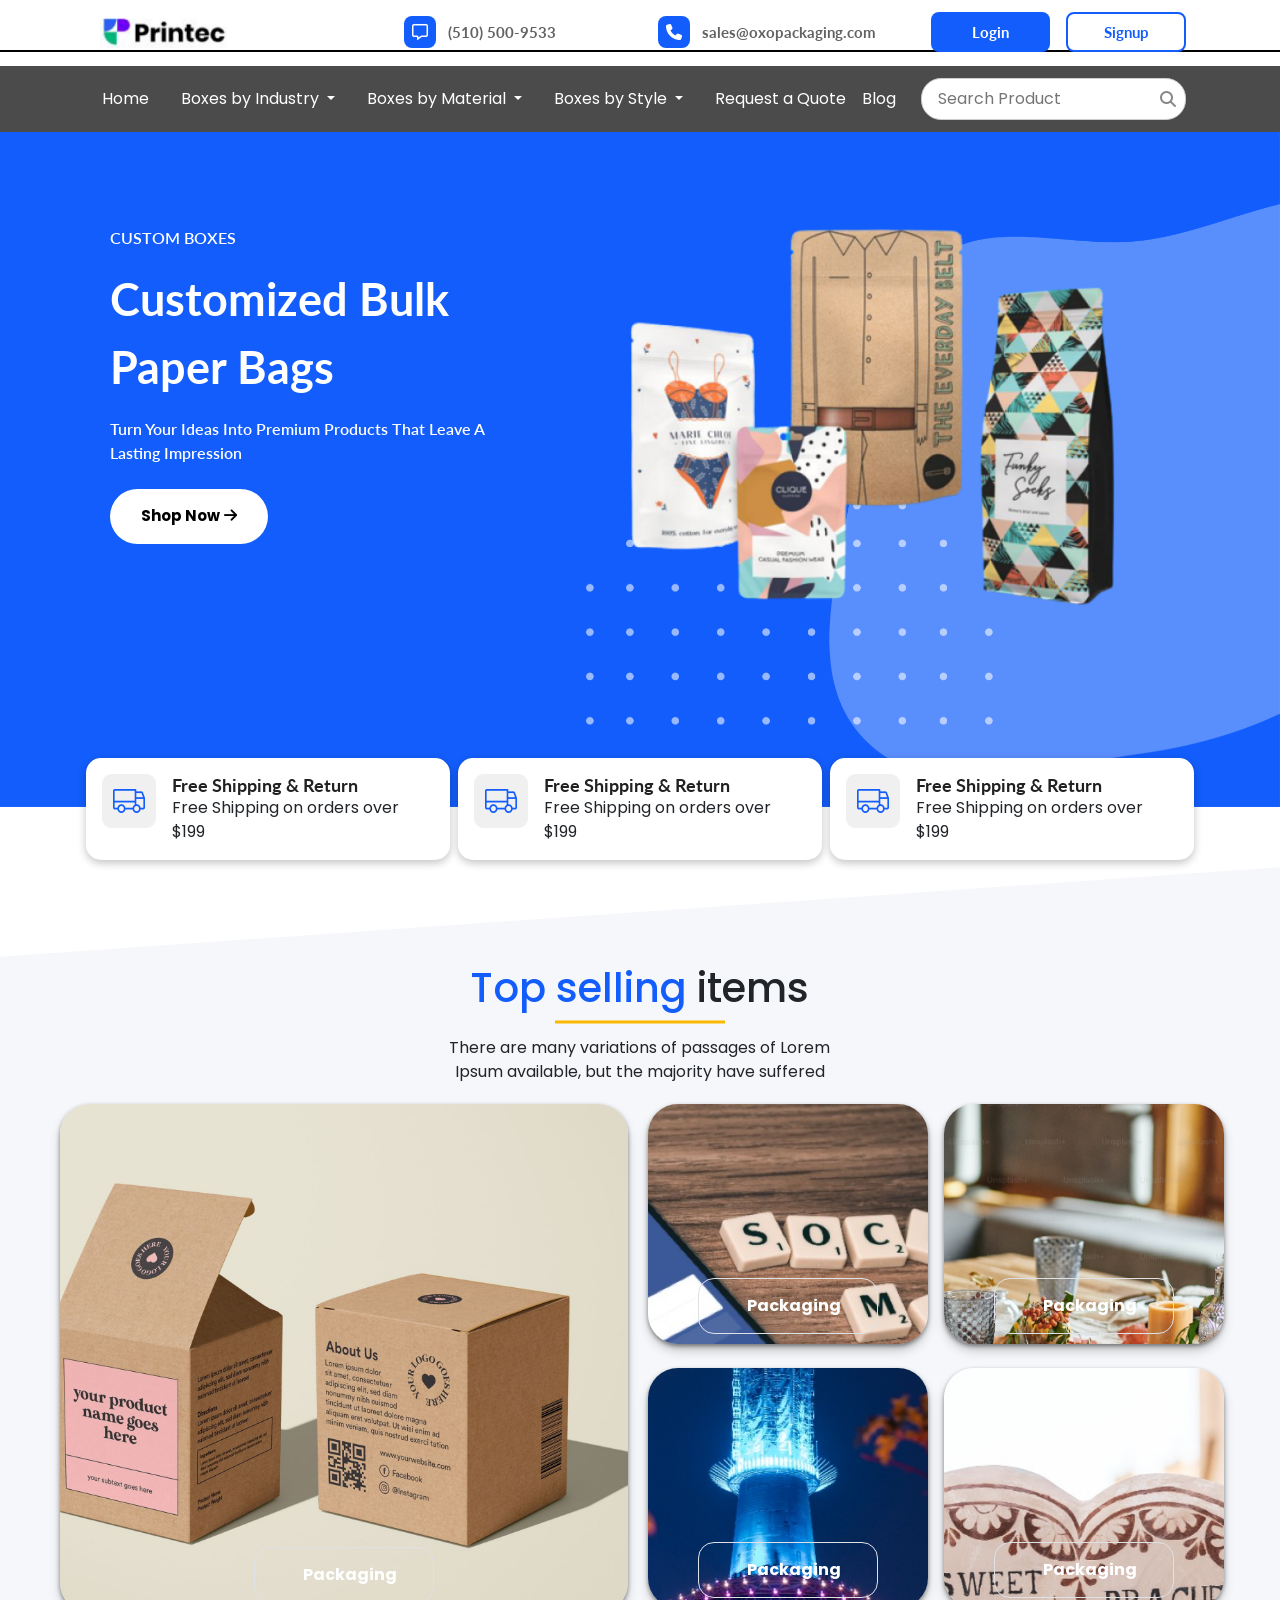
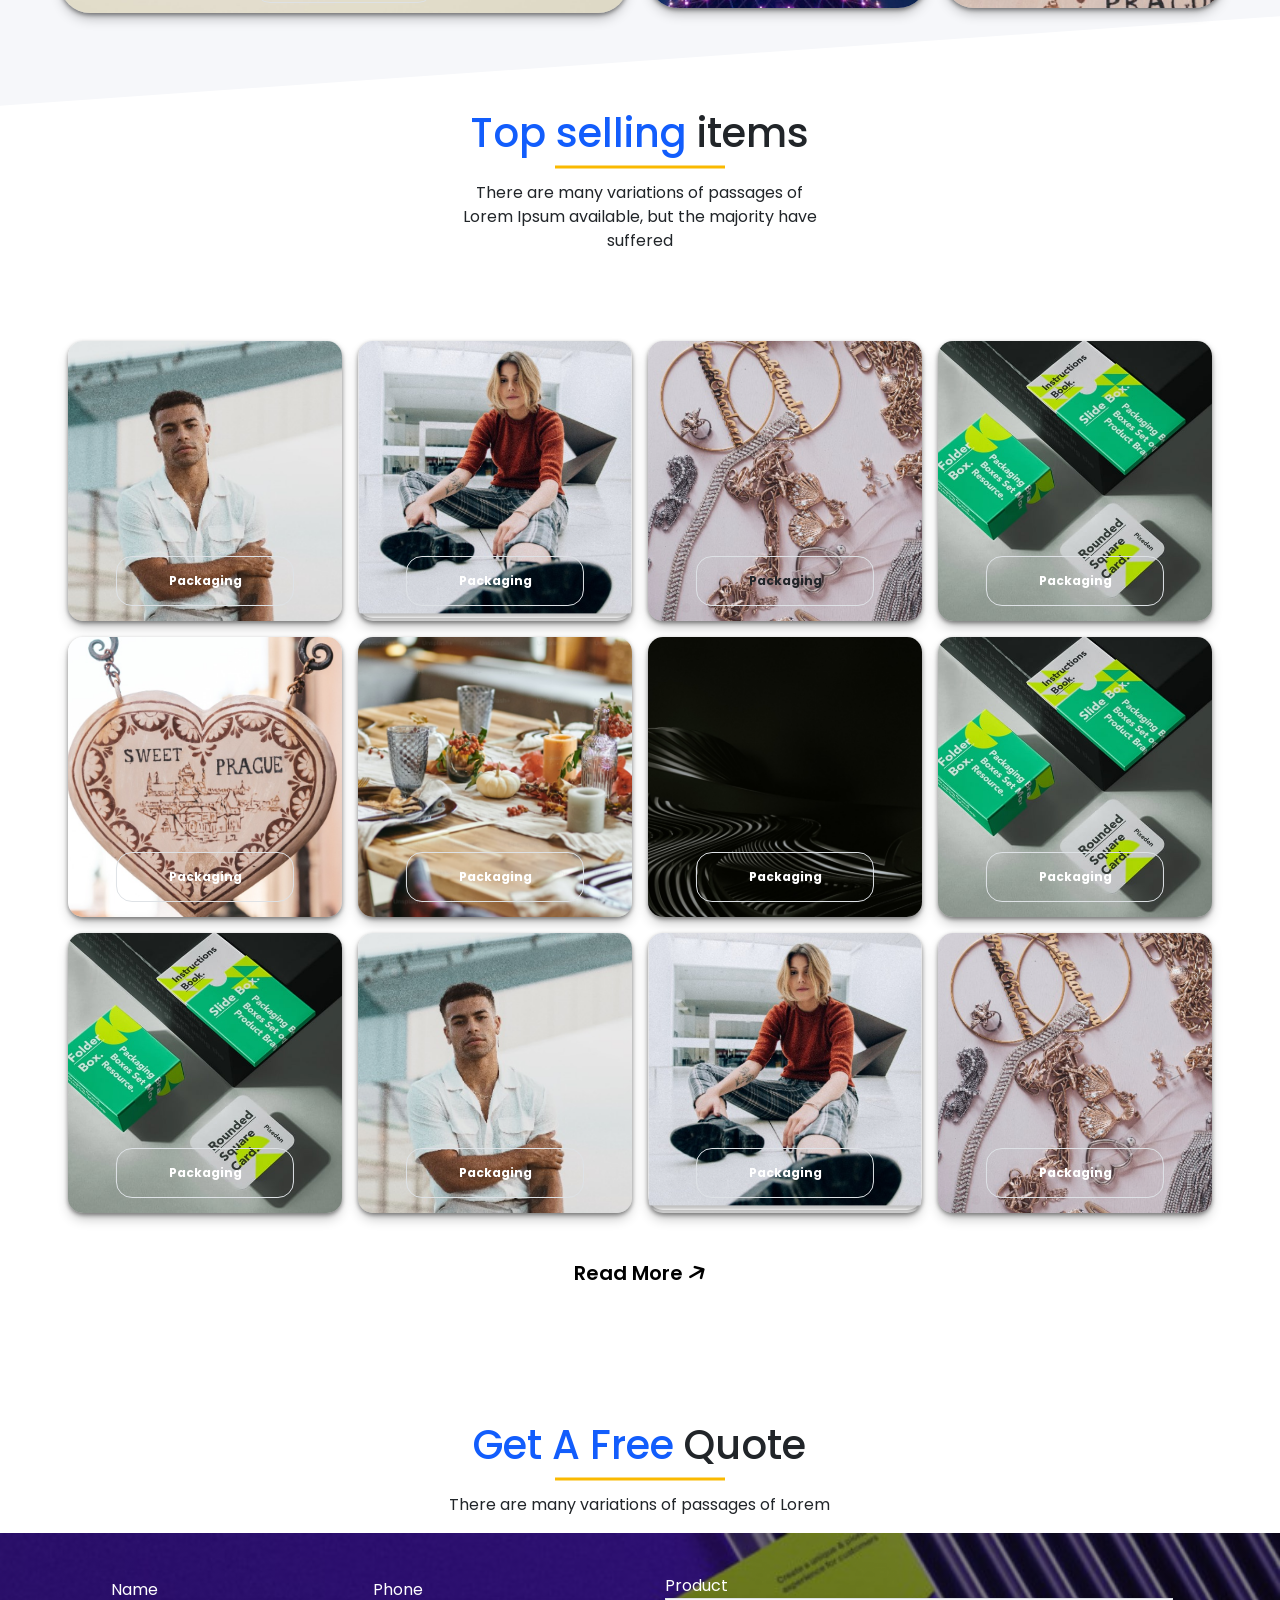
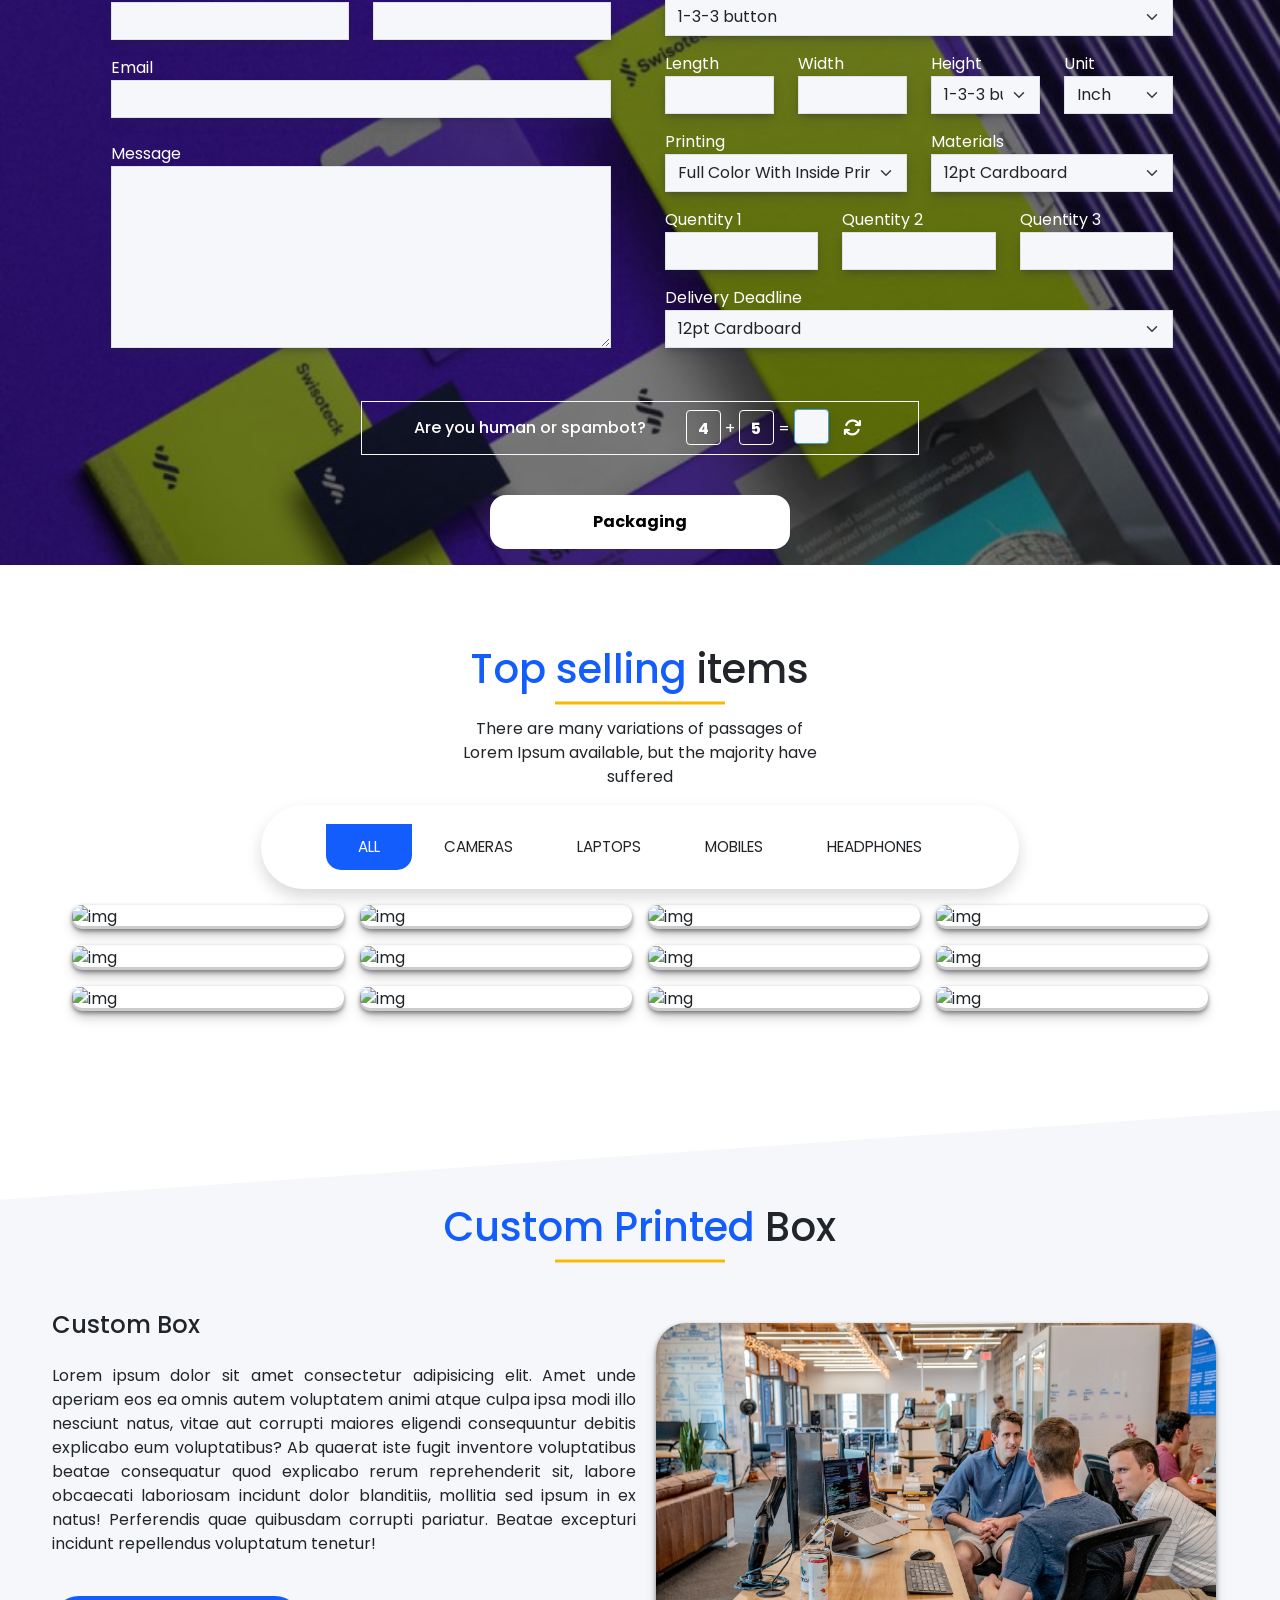
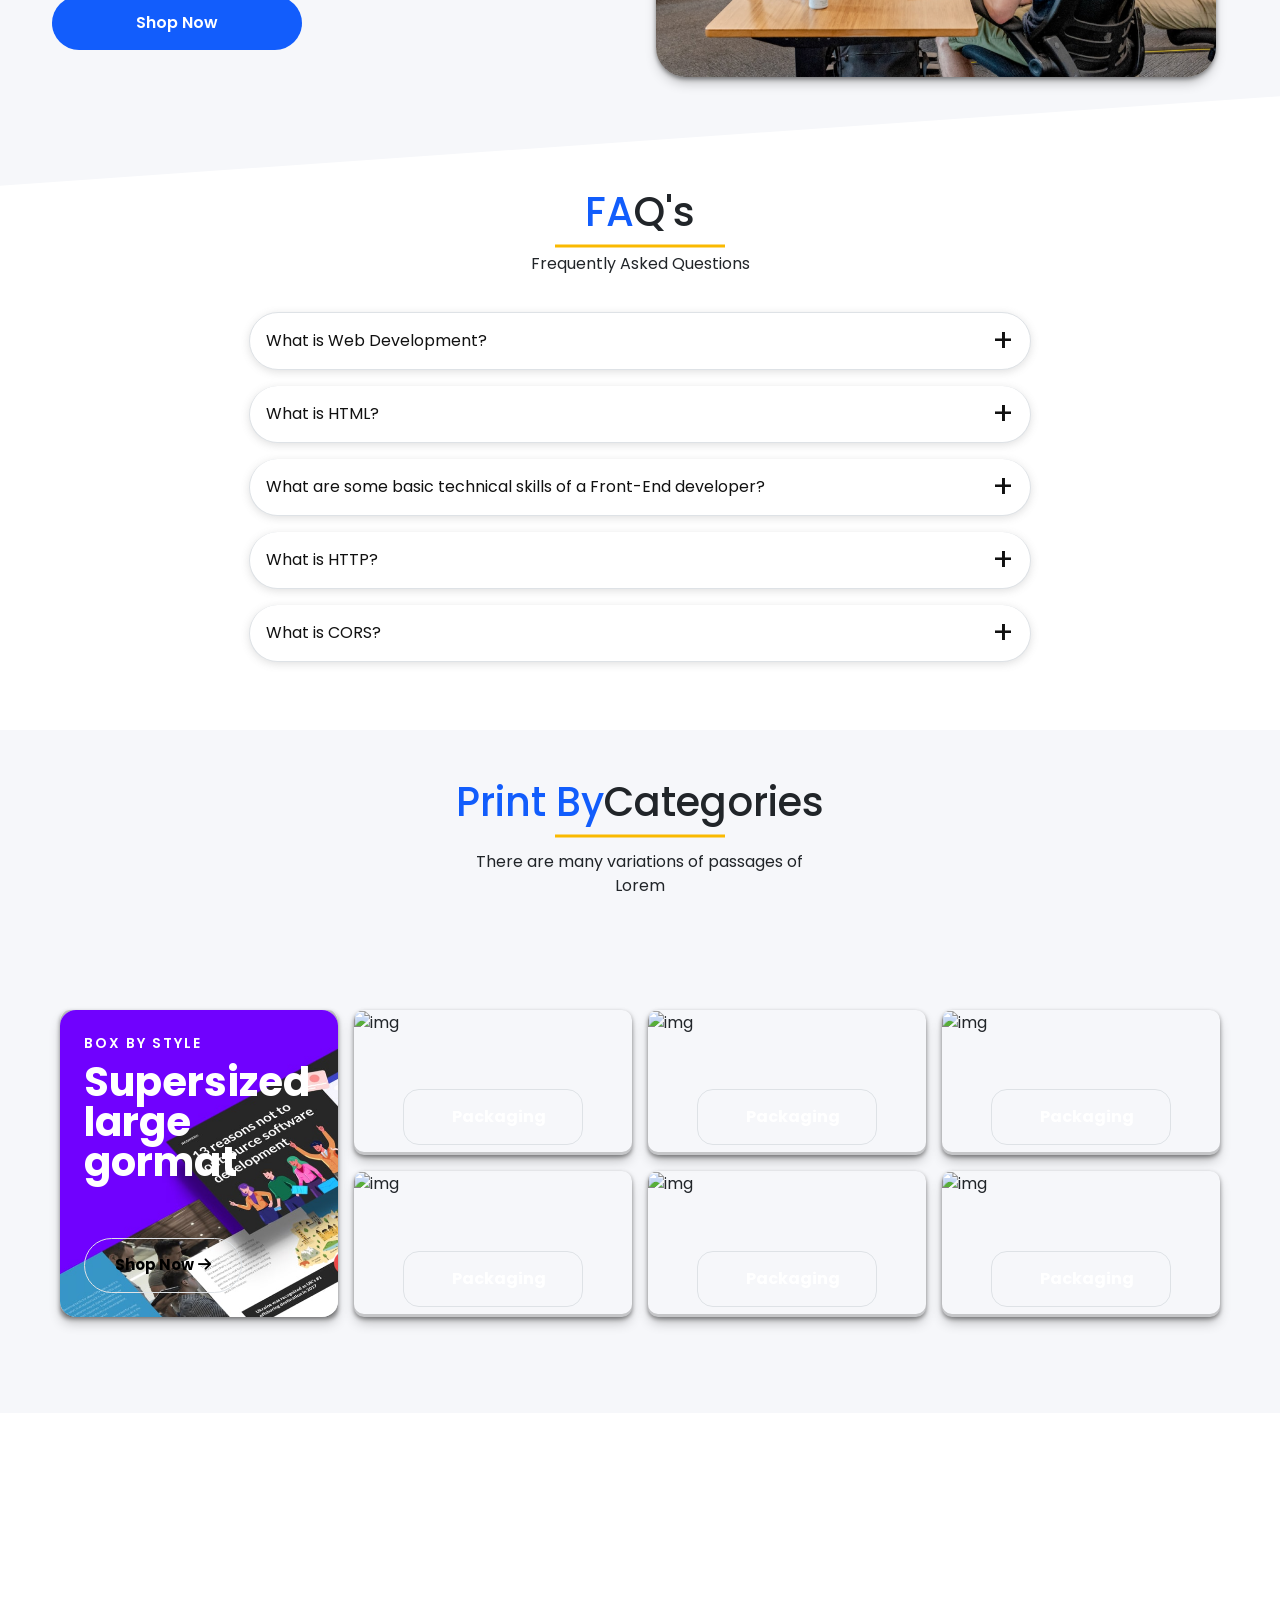
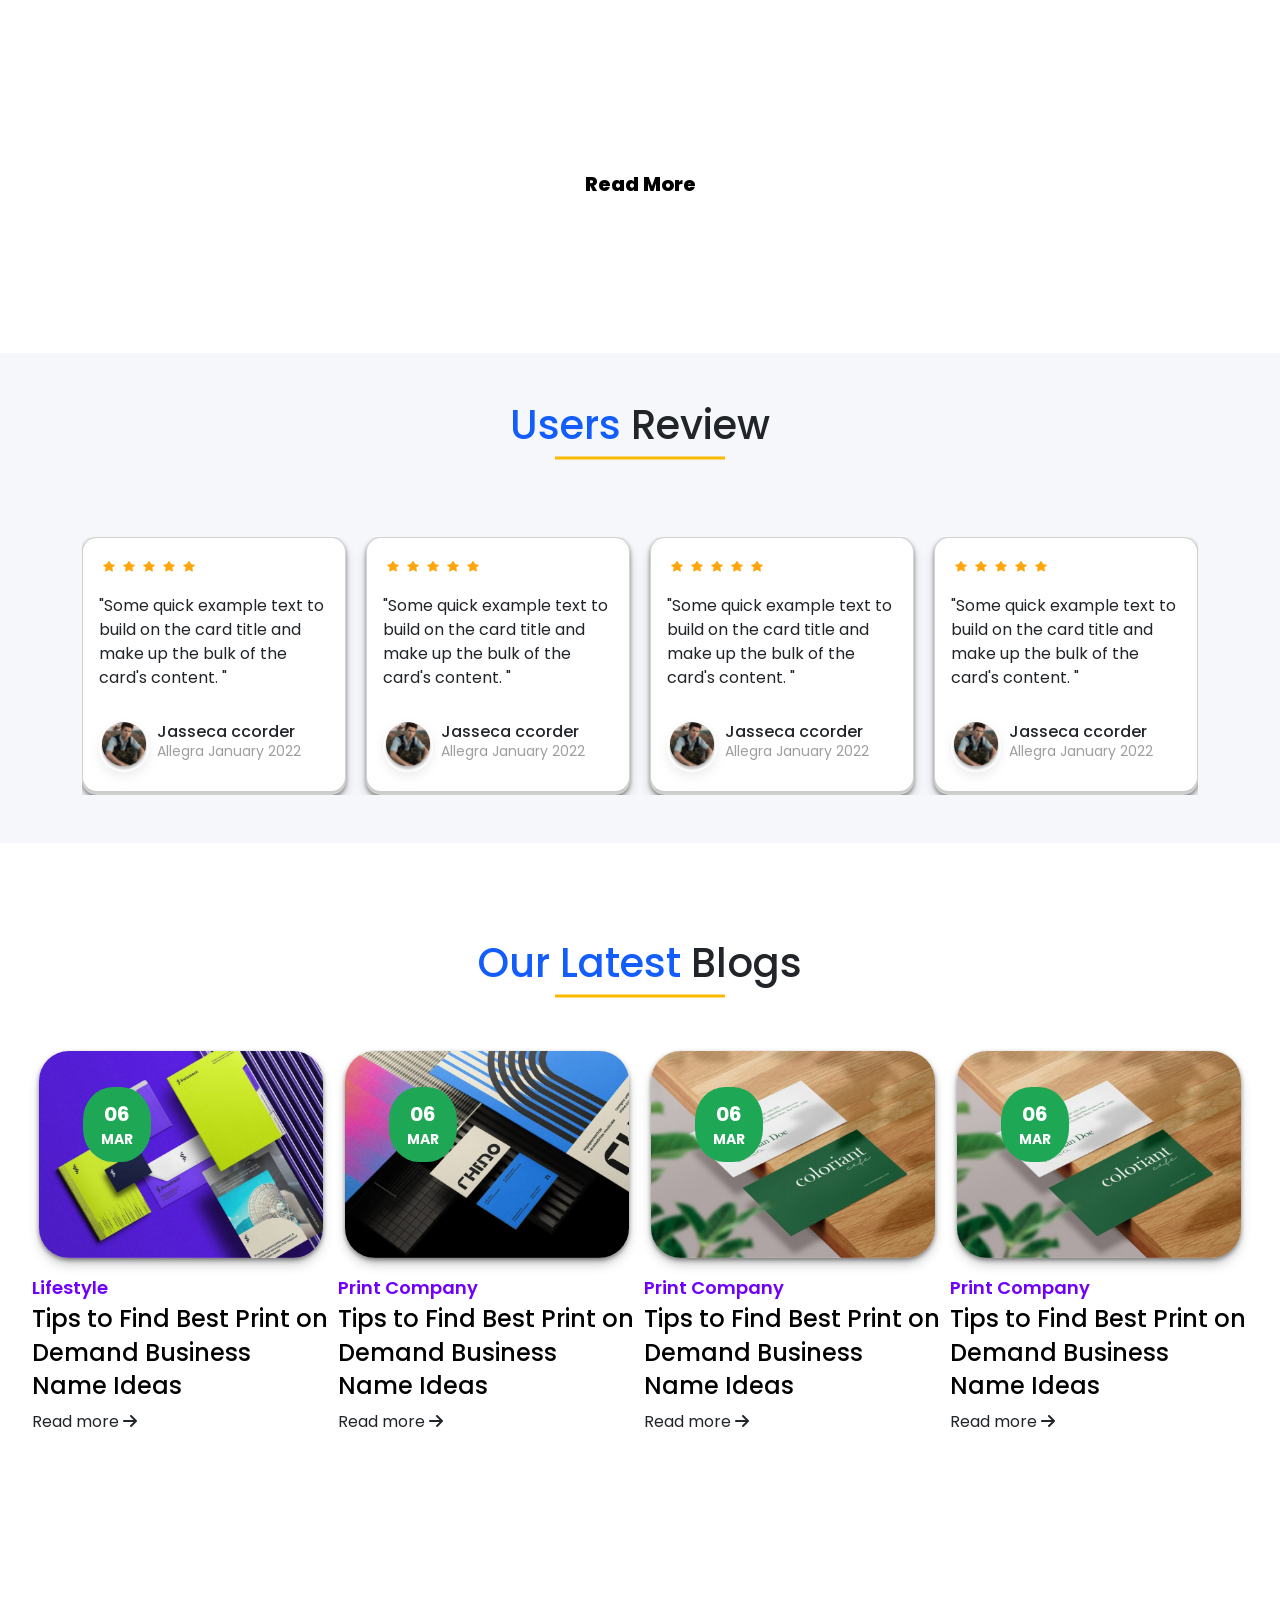
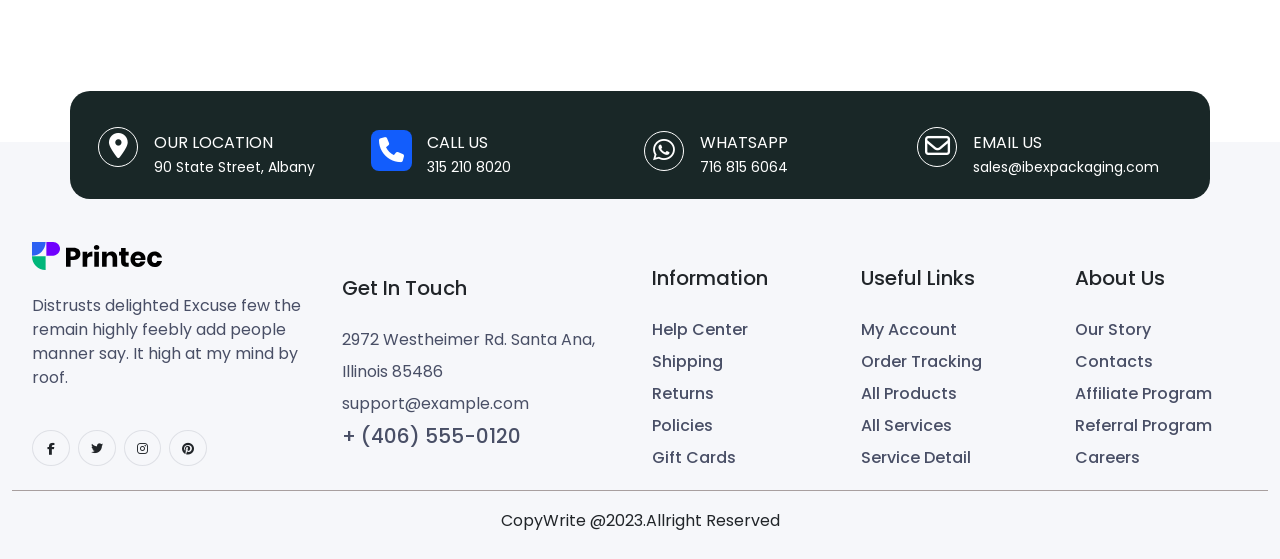
==== index.html @ 8a251f55 "rhamat" ====
<!DOCTYPE html>
<html lang="en">
  <head>
    <meta charset="utf-8" />
    <meta name="viewport" content="width=device-width, initial-scale=1" />
    <title>Custom Box Website</title>
    <link
      href="https://cdn.jsdelivr.net/npm/bootstrap@5.3.2/dist/css/bootstrap.min.css"
      rel="stylesheet"
      integrity="sha384-T3c6CoIi6uLrA9TneNEoa7RxnatzjcDSCmG1MXxSR1GAsXEV/Dwwykc2MPK8M2HN"
      crossorigin="anonymous"
    />
    <link rel="stylesheet" href="./asset/css/style.css" />
    <link rel="stylesheet" href="./asset/css/mainhome.css" />

    <link
      href="https://cdnjs.cloudflare.com/ajax/libs/font-awesome/5.13.0/css/all.min.css"
      rel="stylesheet"
    />

    <!-- F-Awesome  -->
    <link
      rel="stylesheet"
      href="https://cdnjs.cloudflare.com/ajax/libs/font-awesome/6.4.2/css/all.min.css"
    />

    <link rel="stylesheet" href="./asset/css/swiper-bundle.min.css" />

    <link rel="stylesheet" href="./asset/css/test.css" />

    <!--###############> AOS Animation Style Start <#################  -->
    <link href="https://unpkg.com/aos@2.3.1/dist/aos.css" rel="stylesheet" />
    <!--###############> AOS Animation Style End  <#################  -->
    <style>
      @import url(https://fonts.googleapis.com/css?family=Open+Sans:400,600);

      .captchaform {
        position: relative;
        margin: 20px auto;
        width: 300px;
      }

      .submit__generated {
        display: inline-block;
      }

      .submit__generated span {
        display: inline-block;
        width: 35px;
        height: 35px;
        vertical-align: center;
        line-height: 35px;
        font-weight: bold;
        font-size: 16px;
        color: White;
        text-align: center;
        letter-spacing: 1px;
        text-transform: uppercase;
        border: 1px solid white;
        border-radius: 4px;
      }

      .submit__generated.valid:after,
      .submit__generated.unvalid:after {
        font-family: FontAwesome;
        font-size: 18px;
        margin-left: 10px;
      }

      .submit__generated.valid:after {
        content: "\f00c";
        color: #2ecc71;
      }

      .submit__generated.unvalid:after {
        content: "\f00d";
        color: #e74c3c;
      }

      .submit__generated.valid .submit__input {
        border: 1px solid #2ecc71;
        color: #2ecc71 !important;
      }

      .submit__generated.unvalid .submit__input {
        border: 1px solid #e74c3c;
        color: #e74c3c;
      }

      .submit__generated .submit__input {
        position: relative;
        outline: 0;
        height: 35px;
        width: 35px;
        border-radius: 4px;
        border: 1px solid #42a0dd;
        color: #42a0dd;
        text-align: center;
        font-weight: bold;
        font-size: 16px;
        top: -2px;
      }

      .refreshcaptcha {
        margin: 4px 0 0px 5px;
        padding: 5px;
        font-size: 18px;
        color: White;
        cursor: pointer;
        transform-origin: center center;
        transition: transform 0.2s ease-out, color 0.2s ease-out;
      }
      .refreshcaptcha:hover {
        color: white;
        transform: rotate(180deg);
      }

      .submit__error,
      .submit__error--empty {
        color: #e74c3c;
        position: absolute;
        margin-top: 0px;
        margin-left: 100px;
      }

      .submit {
        display: block;
        margin: 50px 0;
        padding: 7px 15px;
        font-weight: bold;
        font-size: 16px;
        color: #fff;
        letter-spacing: 1px;
        text-transform: uppercase;
        outline: none;
        border: 0;
        background-color: #42a0dd;
        background-clip: padding-box;
        border-radius: 3px;
        box-shadow: 0 4px 0 #2c81ba;
        opacity: 1;
        transition: transform 0.2s ease-out, opacity 0.2s ease-out;
      }

      .submit:hover {
        background-color: #3498db;
      }

      .submit:active,
      .submit.enter-press,
      .submit.overlay {
        margin: 55px 0 46px 0;
        box-shadow: none;
      }

      .submit__overlay {
        height: 50px;
        width: 110px;
        background-color: rgba(255, 255, 255, 0.8);
        position: absolute;
        margin-top: -90px;
        margin-left: -5px;
      }

      .low-opa {
        opacity: 0.4;
      }

      .fadeOut {
        opacity: 0;
        transform: translateY(10px);
      }

      .fadeIn {
        opacity: 1 !important;
        transform: translateY(0px) !important;
      }
    </style>
  </head>
  <body>
    <!--#################> Main Home Page Start<############# -->

   
    <!-- ----------Navbar------------------------->
    <div class="container py-2">
      <div class="row p-0 m-0">
        <div class="col-lg-3">
          <a href class="logo d-none d-lg-block"
            ><img src="./asset/img/logo.png" class="mb-2" alt width="150px"
          /></a>
        </div>
        <div class="col-lg-6 p-0 m-0">
          <div class="d-flex justify-content-around pt-2">
            <div>
              <a href class="text-decoration-none">
                <i class="fa-regular fa-message"></i>
                <span class="contact-txt ms-sm-2 text-nowrap"
                  >(510) 500-9533</span
                >
              </a>
            </div>
            <div>
              <a href class="text-decoration-none">
                <i class="fa-solid fa-phone ms-sm-3"></i>
                <span class="contact-txt ms-sm-2 text-nowrap"
                  >sales@oxopackaging.com</span
                >
              </a>
            </div>
          </div>
        </div>
        <div class="col-lg-3 pt-1 d-flex d-none d-lg-flex justify-content-end">
          <button class="nav-btn">Login</button>
          <button class="nav-btn2 ms-3">Signup</button>
        </div>
      </div>
    </div>

    <section class="nav-bg">
      <div class="container">
        <div class="row p-0 m-0">
          <nav class="navbar navbar-expand-lg nav-bg">
            <div class="container d-flex justify-content-between">
              <a href class="logo d-block d-lg-none"
                ><img src="./asset/img/logo.png" class="mb-2" alt width="150px"
              /></a>
              <button
                class="navbar-toggler"
                type="button"
                data-bs-toggle="offcanvas"
                data-bs-target="#offcanvasExample"
                aria-controls="offcanvasExample"
              >
                <span class="navbar-toggler-icon toggle-clr"></span>
              </button>
              <div
                class="collapse navbar-collapse navv"
                id="navbarSupportedContent"
              >
                <ul class="navbar-nav navv1 me-auto mb-2 mb-lg-0">
                  <li class="nav-item me-3">
                    <a class="nav-link" aria-current="page" href="index.html">Home</a>
                  </li>
                  <li class="nav-item dropdown me-3" id="BoxByIndus">
                    <a
                      class="nav-link dropdown-toggle"
                      id="navbarDropdown"
                      role="button"
                      data-bs-toggle="dropdown"
                      aria-expanded="false"
                    >
                      Boxes by Industry
                    </a>
                    <ul class="dropdown-menu" aria-labelledby="navbarDropdown">
                      <li><a class="dropdown-item" href="#">Action</a></li>
                      <li>
                        <a class="dropdown-item" href="#">Another action</a>
                      </li>
                      <li>
                        <hr class="dropdown-divider" />
                      </li>
                      <li>
                        <a class="dropdown-item" href="#"
                          >Something else here</a
                        >
                      </li>
                    </ul>
                  </li>

                  <li class="nav-item dropdown me-3" id="BoxByStylematerail" >
                    <a
                      class="nav-link dropdown-toggle"
                      href="#"
                      id="navbarDropdown"
                      role="button"
                      data-bs-toggle="dropdown"
                      aria-expanded="false"
                    >
                      Boxes by Material
                    </a>
                    <ul class="dropdown-menu" aria-labelledby="navbarDropdown">
                      <li><a class="dropdown-item" href="#">Action</a></li>
                      <li>
                        <a class="dropdown-item" href="#">Another action</a>
                      </li>
                      <li>
                        <hr class="dropdown-divider" />
                      </li>
                      <li>
                        <a class="dropdown-item" href="#"
                          >Something else here</a
                        >
                      </li>
                    </ul>
                  </li>
                  <li id="BoxByStyle" class="nav-item dropdown me-3">
                    <a
                      class="nav-link dropdown-toggle"
                      href="#"
                      id="navbarDropdown"
                      role="button"
                      data-bs-toggle="dropdown"
                      aria-expanded="false"
                    >
                      Boxes by Style
                    </a>
                    <ul class="dropdown-menu" aria-labelledby="navbarDropdown">
                      <li><a class="dropdown-item" href="#">Action</a></li>
                      <li>
                        <a class="dropdown-item" href="#">Another action</a>
                      </li>
                      <li>
                        <hr class="dropdown-divider" />
                      </li>
                      <li>
                        <a class="dropdown-item" href="#"
                          >Something else here</a
                        >
                      </li>
                    </ul>
                  </li>
                  <li class="nav-item">
                    <a class="nav-link" aria-current="page" href="RequestQuate.html">Request a Quote</a>
                  </li>
                  <li class="nav-item">
                    <a class="nav-link" aria-current="page" href="#">Blog</a>
                  </li>
                </ul>
                <div class="searchbar my-1">
                  <input
                    class="search_input"
                    type="text"
                    name
                    placeholder="Search Product"
                  />
                  <i class="fas fa-search search_icon"></i>
                </div>

                <div>
                  <div class="col-md-3 d-flex d-sm-block d-lg-none">
                    <button class="nav-btn mb-3">Login</button>
                    <button class="nav-btn2 ms-1">Signup</button>
                  </div>
                </div>
              </div>
            </div>
          </nav>
        </div>
      </div>
    </section>

      
    <div
    class="offcanvas offcanvas-start"
    tabindex="-1"
    id="offcanvasExample"
    aria-labelledby="offcanvasExampleLabel"
  >
    <div class="offcanvas-header">
      <h5 class="offcanvas-title" id="offcanvasExampleLabel">Offcanvas</h5>
      <button
        type="button"
        class="btn-close text-reset"
        data-bs-dismiss="offcanvas"
        aria-label="Close"
      ></button>
    </div>
    <div class="offcanvas-body">
      <ul class="navbar-nav navv1 me-auto mb-2 mb-lg-0">
        <li class="nav-item me-3">
          <a class="nav-link" aria-current="page" href="index.html">Home</a>
        </li>
        <li class="nav-item dropdown me-3">
          <a
            class="nav-link dropdown-toggle"
            href="#"
            id="navbarDropdown"
            role="button"
            data-bs-toggle="dropdown"
            aria-expanded="false"
          >
            Boxes by Industry
          </a>
          <ul class="dropdown-menu" aria-labelledby="navbarDropdown">
            <li><a class="dropdown-item" href="#">Action</a></li>
            <li><a class="dropdown-item" href="#">Another action</a></li>
            <li>
              <hr class="dropdown-divider" />
            </li>
            <li><a class="dropdown-item" href="#">Something else here</a></li>
          </ul>
        </li>

        <li class="nav-item dropdown me-3">
          <a
            class="nav-link dropdown-toggle"
            href="#"
            id="navbarDropdown"
            role="button"
            data-bs-toggle="dropdown"
            aria-expanded="false"
          >
            Boxes by Material
          </a>
          <ul class="dropdown-menu" aria-labelledby="navbarDropdown">
            <li><a class="dropdown-item" href="#">Action</a></li>
            <li><a class="dropdown-item" href="#">Another action</a></li>
            <li>
              <hr class="dropdown-divider" />
            </li>
            <li><a class="dropdown-item" href="#">Something else here</a></li>
          </ul>
        </li>
        <li class="nav-item dropdown me-3">
          <a
            class="nav-link dropdown-toggle"
            href="#"
            id="navbarDropdown"
            role="button"
            data-bs-toggle="dropdown"
            aria-expanded="false"
          >
            Boxes by Style
          </a>
          <ul class="dropdown-menu" aria-labelledby="navbarDropdown">
            <li><a class="dropdown-item" href="#">Action</a></li>
            <li><a class="dropdown-item" href="#">Another action</a></li>
            <li>
              <hr class="dropdown-divider" />
            </li>
            <li><a class="dropdown-item" href="#">Something else here</a></li>
          </ul>
        </li>
        <li class="nav-item">
          <a class="nav-link" aria-current="page" href="RequestQuate.html">Request a Quote</a>
        </li>
        <li class="nav-item">
          <a class="nav-link" aria-current="page" href="#">Blog</a>
        </li>
      </ul>
      <div class="searchbar mb-3">
        <input
          class="search_input w-100"
          type="text"
          name
          placeholder="Search Product"
        />
        <i class="fas fa-search search_icon"></i>
      </div>

      <div>
        <div class="col-md-12 d-flex d-sm-block d-lg-none">
          <button class="nav-btnoff mb-3 w-100">Login</button>
          <button class="nav-btn2off">Signup</button>
        </div>
      </div>
    </div>
  </div>

    <!--################> OffCanva End<################# -->

    <div class="maincustoomhome">
      <!--###############> Crousel Start <################# -->

      <div
        id="carouselExampleFade"
        class="carousel slide carousel-fade"
        data-bs-ride="carousel"
      >
        <div class="carousel-inner">
          <div class="carousel-item active slider-img">
            <section class="bg-banner">
              <div class="container">
                <div class="row p-0 m-0 p-3">
                  <div class="col-lg-5 col-md-6">
                    <div class="Left-col">
                      <p class="para-txt text-white pt-5 pt-6">CUSTOM BOXES</p>
                      <p class="CS-TXT text-capitalize">
                        Customized bulk paper bags
                      </p>
                      <p class="para-txt text-capitalize">
                        Turn your ideas into premium products that leave a
                        lasting impression
                      </p>
                      <div class>
                        <button class="btn btn-lg sec2_custom-button mt-2">
                          Shop Now<i
                            class="fa-solid fa-arrow-right sec2_custom_icon ms-1"
                          ></i>
                        </button>
                      </div>
                    </div>
                  </div>
                  <div
                    class="col-lg-7 col-md-6 d-none d-md-block animatedingbox"
                  >
                    <img
                      src="./asset/img/image_11-removebg-preview 1.png"
                      class="pt-5 w-100"
                      alt
                    />
                  </div>
                </div>
              </div>
            </section>
          </div>
          <div class="carousel-item pb-5 pb-md-0">
            <div class="slider-img secondcarousel">
              <img
                src="./asset/img/7xm.xyz169494.jpg"
                class="d-block w-100 img-slid"
                alt="..."
              />
            </div>
            <div class="custom-carousel-caption">
              <p class="fst-italic">Custom Boxes</p>
              <h3 class="CS-TXT mb-5 ms-4">Customized bulk paper bags</h3>
              <div class="row p-0 m-0">
                <div class="col-lg-1"></div>
                <div class="col-lg-5">
                  <button
                    class="btn w-100 btn-lg sec2_custom-button1 mt-2 px-5 py-3 text-nowrap"
                  >
                    Shop Now
                  </button>
                </div>
                <div class="col-lg-5">
                  <button
                    class="btn w-100 btn-lg sec2_custom-button2 mt-2 px-5 py-3 text-nowrap"
                  >
                    Shop Now
                  </button>
                </div>
                <div class="col-lg-1"></div>
              </div>
            </div>
          </div>
        </div>
        <button
          class="carousel-control-prev"
          type="button"
          data-bs-target="#carouselExampleFade"
          data-bs-slide="prev"
        >
          <span class aria-hidden="true"></span>
          <!-- <span class="visually-hidden">Previous</span> -->
        </button>
        <button
          class="carousel-control-next"
          type="button"
          data-bs-target="#carouselExampleFade"
          data-bs-slide="next"
        >
          <span class aria-hidden="true"></span>
          <span class="visually-hidden">Next</span>
        </button>
      </div>

      <!--###############> Crousel End <################# -->

      <section class="bg-transparent masterlightsection">
        <div class="container">
          <div class="row p-0 m-0">
            <div class="col-md-4 mb-3 mb-md-0 p-0 p-md-1">
              <div class="bg-white boxeshome">
                <div class="d-flex p-3 mb-md-0 mb-5">
                  <div>
                    <img src="./asset/img/Group 14.png" alt width="54px" />
                  </div>
                  <div class="ms-3">
                    <p class="mb-0 banner-para">Free Shipping & Return</p>
                    <p class="mb-0">Free Shipping on orders over $199</p>
                  </div>
                </div>
              </div>
            </div>
            <div class="col-md-4 mb-3 mb-md-0 p-0 p-md-1">
              <div class="bg-white boxeshome">
                <div class="d-flex p-3 mb-md-0 mb-5">
                  <div>
                    <img src="./asset/img/Group 14.png" alt width="54px" />
                  </div>
                  <div class="ms-3">
                    <p class="mb-0 banner-para">Free Shipping & Return</p>
                    <p class="mb-0">Free Shipping on orders over $199</p>
                  </div>
                </div>
              </div>
            </div>
            <div class="col-md-4 mb-3 mb-md-0 p-0 p-md-1">
              <div class="bg-white boxeshome">
                <div class="d-flex p-3">
                  <div>
                    <img src="./asset/img/Group 14.png" alt width="54px" />
                  </div>
                  <div class="ms-3">
                    <p class="mb-0 banner-para">Free Shipping & Return</p>
                    <p class="mb-0">Free Shipping on orders over $199</p>
                  </div>
                </div>
              </div>
            </div>
          </div>
        </div>
      </section>
    </div>

    <!--#################> Main Home Page End<############# -->

    <section class="py-5 mt-5 topsellingitemsection">
      <div
        class="container-fluid px-md-5"
        style="transform: skewY(4deg) !important"
      >
        <div class="text-center settingmain">
          <div class="row p-0 m-0">
            <div class="col-md-4"></div>
            <div class="col-md-4 p-0 p-md-1">
              <h1 class="mainhweading"><span>Top selling</span> items</h1>
              <p class="pt-3">
                There are many variations of passages of Lorem Ipsum available,
                but the majority have suffered
              </p>
            </div>
            <div class="col-md-4"></div>
          </div>
        </div>
        <div class="row p-0 m-0 ">
          <div class="col-md-6 mt-3 mt-lg-0 order-2 order-lg-0">
            <div class="img-wrapper">
              <button class="px-5 btn bg-transparent border border-1 text-white ">Packaging</button>
              <img class="inner-img" src="./asset/img/selling.png" />
            </div>
          </div>
          <div class="col-lg-6 p-0 m-0">
            <div class="row p-0 m-0">
              <div class="col-md-6 mt-3 mt-lg-0 py-md-0 px-2">
                <div class="img-wrapperiner">
                  <button class="px-5 btn bg-transparent border border-1 text-white ">Packaging</button>
                  <img class="inner-img" src="./asset/img/selling2.png" />
                </div>
              </div>

              <div class="col-md-6 mt-3 mt-lg-0 py-md-0 px-2">
                <div class="img-wrapperiner">
                  <button class="px-5 btn bg-transparent border border-1  text-white ">Packaging</button>
                  <img class="inner-img" src="./asset/img/selling3.png" />
                </div>
              </div>

              <div class="col-md-6 mt-5 mt-lg-4 py-md-0 px-2">
                <div class="img-wrapperiner">
                  <button class="px-5 btn bg-transparent border border-1 text-white ">Packaging</button>
                  <img class="inner-img" src="./asset/img/selling6.png" />
                </div>
              </div>

              <div class="col-md-6 mt-5 mt-lg-4 py-md-0 px-2">
                <div class="img-wrapperiner">
                  <button class="px-5 btn bg-transparent border border-1 text-white ">Packaging</button>
                  <img class="inner-img" src="./asset/img/selling5.png" />
                </div>
              </div>
            </div>
          </div>
        </div>
      </div>
    </section>

    <section class="py-5 px-md-5">
      <div class="container-fluid">
        <div class="text-center settingmain">
          <div class="row p-0 m-0">
            <div class="col-md-4"></div>
            <div class="col-md-4">
              <h1 class="mainhweading"><span>Top selling</span> items</h1>
              <p class="pt-3">
                There are many variations of passages of Lorem Ipsum available,
                but the majority have suffered
              </p>
            </div>
            <div class="col-md-4"></div>
          </div>
        </div>

        <div class="row p-0 m-0 py-md-5">
          <div class="col-lg-3 col-md-4 col-sm-6 mt-3 p-0 p-md-2">
            <div class="img-wrapperinersecond">
              <button class="px-5 btn bg-transparent border border-1 text-white  ">Packaging</button>
              <img class="inner-imgone" src="./asset/img/selling7.png" />
            </div>
          </div>

          <div class="col-lg-3 col-md-4 col-sm-6 mt-3 p-0 p-md-2">
            <div class="img-wrapperinersecond">
              <button class="px-5 btn bg-transparent border border-1 text-white  ">Packaging</button>
              <img class="inner-imgone" src="./asset/img/selling8.png" />
            </div>
          </div>

          <div class="col-lg-3 col-md-4 col-sm-6 mt-3 p-0 p-md-2">
            <div class="img-wrapperinersecond">
              <button class="px-5 btn bg-transparent border border-1 ">Packaging</button>
              <img class="inner-imgone" src="./asset/img/selling9.png" />
            </div>
          </div>

          <div class="col-lg-3 col-md-4 col-sm-6 mt-3 p-0 p-md-2">
            <div class="img-wrapperinersecond">
              <button class="px-5 btn bg-transparent border border-1 text-white  ">Packaging</button>
              <img class="inner-imgone" src="./asset/img/textbanner1.jpg" />
            </div>
          </div>
          <div class="col-lg-3 col-md-4 col-sm-6 mt-3 mt-lg-0 p-0 p-md-2">
            <div class="img-wrapperinersecond">
              <button class="px-5 btn bg-transparent border border-1 text-white  ">Packaging</button>
              <img class="inner-imgone" src="./asset/img/selling5.png" />
            </div>
          </div>
          <div class="col-lg-3 col-md-4 col-sm-6 mt-3 mt-lg-0 p-0 p-md-2">
            <div class="img-wrapperinersecond">
              <button class="px-5 btn bg-transparent border border-1 text-white  ">Packaging</button>
              <img class="inner-imgone" src="./asset/img/selling3.png" />
            </div>
          </div>
          <div class="col-lg-3 col-md-4 col-sm-6 mt-3 mt-lg-0 p-0 p-md-2">
            <div class="img-wrapperinersecond">
              <button class="px-5 btn bg-transparent border border-1 text-white  ">Packaging</button>
              <img class="inner-imgone" src="./asset/img/selling4.png" />
            </div>
          </div>
          <div class="col-lg-3 col-md-4 col-sm-6 p-0 p-md-2 mt-3 mt-lg-0">
            <div class="img-wrapperinersecond">
              <button class="px-5 btn bg-transparent border border-1 text-white  ">Packaging</button>
              <img class="inner-imgone" src="./asset/img/textbanner1.jpg" />
            </div>
          </div>
          <div class="col-lg-3 col-md-4 col-sm-6 p-0 p-md-2 mt-3 mt-lg-0">
            <div class="img-wrapperinersecond">
              <button class="px-5 btn bg-transparent border border-1 text-white ">Packaging</button>
              <img class="inner-imgone" src="./asset/img/textbanner1.jpg" />
            </div>
          </div>
          <div class="col-lg-3 col-md-4 col-sm-6 p-0 p-md-2 mt-3 mt-lg-0">
            <div class="img-wrapperinersecond">
              <button class="px-5 btn bg-transparent border border-1 text-white ">Packaging</button>
              <img class="inner-imgone" src="./asset/img/selling7.png" />
            </div>
          </div>

          <div class="col-lg-3 col-md-4 col-sm-6 p-0 p-md-2 mt-3 mt-lg-0">
            <div class="img-wrapperinersecond">
              <button class="px-5 btn bg-transparent border border-1 text-white  ">Packaging</button>
              <img class="inner-imgone" src="./asset/img/selling8.png" />
            </div>
          </div>

          <div class="col-lg-3 col-md-4 col-sm-6 p-0 p-md-2 mt-3 mt-lg-0">
            <div class="img-wrapperinersecond">
              <button class="px-5 btn bg-transparent border border-1 text-white  ">Packaging</button>
              <img class="inner-imgone" src="./asset/img/selling9.png" />
            </div>
          </div>

          <div class="col-12 py-4 d-flex justify-content-center">
            <button
              type="button"
              class="btn rounded-0 btn-lg btn-block readmorebtn1 px-5"
            >
              Read More <i class="fas fa-arrow-right allroset"></i>
            </button>
          </div>
        </div>
      </div>
    </section>

    <!--################> Get A Qouet Start <############## -->
    <section>
      <div class="text-center settingmain">
        <div class="row p-0 m-0 p-0 m-0">
          <div class="col-md-4"></div>
          <div class="col-md-4">
            <h1 class="mainhweading"><span>Get A Free</span> Quote</h1>
            <p class="pt-3">There are many variations of passages of Lorem</p>
          </div>
          <div class="col-md-4"></div>
        </div>
      </div>
      <div class="mainnewqoute">
        <div class="container pb-3">
          <form>
            <div class="row p-0 m-0 newqoute">
              <div class="col-md-6 p-0 p-md-1">
                <div class="form-row row rowPad">
                  <div class="form-group col-sm-6 mt-3">
                    <label for="inputEmail4">Name</label>
                    <input
                      type="text"
                      class="form-control rounded-0"
                      id="inputEmail4"
                    />
                  </div>
                  <div class="form-group col-sm-6 mt-3">
                    <label for="inputPassword4">Phone</label>
                    <input
                      type="number"
                      class="form-control rounded-0"
                      id="inputPassword4"
                    />
                  </div>

                  <div class="form-group col-sm-12 mt-3">
                    <label for="inputPassword4">Email</label>
                    <input
                      type="email"
                      class="form-control rounded-0"
                      id="inputPassword4"
                    />
                  </div>

                  <div class="col-12 mt-4 form-group">
                    <label for="exampleFormControlTextarea1">Message</label>

                    <textarea
                      class="form-control rounded-0"
                      id="exampleFormControlTextarea1"
                      rows="7"
                    ></textarea>
                  </div>
                </div>
              </div>

              <div class="col-md-6 p-0 p-md-1 rowPad">
                <div class="form-row row">
                  <div class="form-group col-md-12 mt-3">
                    <label for>Product</label>
                    <select
                      class="form-select rounded-0"
                      aria-label="Default select example"
                    >
                      <option selected>1-3-3 button</option>
                      <option value="1">One</option>
                      <option value="2">Two</option>
                      <option value="3">Three</option>
                    </select>
                  </div>
                  <div class="form-group col-lg-3 col-6 mt-3">
                    <label for="inputEmail4">Length</label>
                    <input
                      type="text"
                      class="form-control rounded-0"
                      id="inputEmail4"
                    />
                  </div>
                  <div class="form-group col-lg-3 col-6 mt-3">
                    <label for="inputPassword4">Width</label>
                    <input
                      type="email"
                      class="form-control rounded-0"
                      id="inputPassword4"
                    />
                  </div>

                  <div class="form-group col-lg-3 col-6 mt-3">
                    <label for>Height</label>
                    <select
                      class="form-select rounded-0"
                      aria-label="Default select example"
                    >
                      <option selected>1-3-3 button</option>
                      <option value="1">One</option>
                      <option value="2">Two</option>
                      <option value="3">Three</option>
                    </select>
                  </div>
                  <div class="form-group col-lg-3 col-6 mt-3">
                    <label for>Unit</label>
                    <select
                      class="form-select rounded-0"
                      aria-label="Default select example"
                    >
                      <option selected>Inch</option>
                      <option value="1">One</option>
                      <option value="2">Two</option>
                      <option value="3">Three</option>
                    </select>
                  </div>

                  <div class="form-group col-md-6 mt-3">
                    <label for>Printing</label>
                    <select
                      class="form-select rounded-0"
                      aria-label="Default select example"
                    >
                      <option selected>Full Color With Inside Printing</option>
                      <option value="1">One</option>
                      <option value="2">Two</option>
                      <option value="3">Three</option>
                    </select>
                  </div>
                  <div class="form-group col-md-6 mt-3">
                    <label for>Materials</label>
                    <select
                      class="form-select rounded-0"
                      aria-label="Default select example"
                    >
                      <option selected>12pt Cardboard</option>
                      <option value="1">One</option>
                      <option value="2">Two</option>
                      <option value="3">Three</option>
                    </select>
                  </div>

                  <div class="form-group col-4 mt-3">
                    <label for="inputEmail4">Quentity 1</label>
                    <input
                      type="text"
                      class="form-control rounded-0"
                      id="inputEmail4"
                    />
                  </div>

                  <div class="form-group col-4 mt-3">
                    <label for="inputEmail4">Quentity 2</label>
                    <input
                      type="text"
                      class="form-control rounded-0"
                      id="inputEmail4"
                    />
                  </div>

                  <div class="form-group col-4 mt-3">
                    <label for="inputEmail4">Quentity 3</label>
                    <input
                      type="text"
                      class="form-control rounded-0"
                      id="inputEmail4"
                    />
                  </div>
                </div>

                <div class="form-group col-md-12 mt-3">
                  <label for>Delivery Deadline</label>
                  <select
                    class="form-select rounded-0"
                    aria-label="Default select example"
                  >
                    <option selected>12pt Cardboard</option>
                    <option value="1">One</option>
                    <option value="2">Two</option>
                    <option value="3">Three</option>
                  </select>
                </div>

                <!-- <div class="row p-0 m-0 pt-4 px-3">
                  <div class="col-lg-3 col-6 mt-2 form-check">
                    <input class="form-check-input" type="checkbox" value
                      id="flexCheckDefault">
                    <label class="form-check-label" for="flexCheckDefault">
                      Deboss
                    </label>
                  </div>
                  <div class="col-lg-3 col-6  mt-2  form-check">
                    <input class="form-check-input" type="checkbox" value
                      id="flexCheckDefault">
                    <label class="form-check-label" for="flexCheckDefault">
                      Emboss
                    </label>
                  </div>
                  <div class="col-lg-3  col-6 mt-2  form-check">
                    <input class="form-check-input" type="checkbox" value
                      id="flexCheckDefault">
                    <label class="form-check-label" for="flexCheckDefault">
                      Foll Stamp
                    </label>
                  </div>
                  <div class="col-lg-3  col-6 mt-2  form-check">
                    <input class="form-check-input" type="checkbox" value
                      id="flexCheckDefault">
                    <label class="form-check-label" for="flexCheckDefault">
                      Inserts
                    </label>
                  </div>

                    <div class="col-md-5  col-sm-6 mt-2  form-check">
                    <input class="form-check-input" type="checkbox" value
                      id="flexCheckDefault">
                    <label class="form-check-label" for="flexCheckDefault">
                       Need Consultation
                    </label>
                  </div>
                  <div class="col-md-3 col-6  mt-2  form-check">
                    <input class="form-check-input" type="checkbox" value
                      id="flexCheckDefault">
                    <label class="form-check-label" for="flexCheckDefault">
                    PVC window
                    </label>
                  </div>
                  <div class="col-md-3  col-6 mt-2  form-check">
                    <input class="form-check-input" type="checkbox" value
                      id="flexCheckDefault">
                    <label class="form-check-label" for="flexCheckDefault">
                     Spot UV
                    </label>
                  </div>
                  <div class="col-md-6 col-sm-6  mt-2  form-check">
                    <input class="form-check-input" type="checkbox" value
                      id="flexCheckDefault">
                    <label class="form-check-label" for="flexCheckDefault">
                     Window Cut Out
                    </label>
                  </div>



                  
                </div> -->
              </div>

              <form action="" class="captchaform">
                <div class="col-md-3"></div>

                <div
                  class="col-md-6 py-2 my-4 d-flex flex-column flex-lg-row justify-content-center justify-content-lg-evenly text-center"
                  style="border: 1px solid #f6f7fa"
                >
                  <h6 class="text-white pt-2">Are you human or spambot?</h6>
                  <label class="submit__control">
                    <div>
                      <div class="submit__generated"></div>
                      <i class="fa fa-refresh refreshcaptcha"></i>
                    </div>
                  </label>
                </div>

                <div class="col-md-3"></div>
              </form>
              <div class="col-12 mt-3 d-flex justify-content-center">
                <div class="img-wrapperinersecondsubmit">
                  <button class="px-5">Packaging</button>
                </div>
              </div>
            </div>
          </form>
        </div>
      </div>
    </section>
    <!--################> Get A Qouet End<############## -->

    <!--====== Gallery Section  Start ======-->
    <section id="gallery" class="pb-5 px-2 px-md-5">
      <div class="py-5">
        <div class="text-center settingmain">
          <div class="row p-0 m-0 p-0 m-0">
            <div class="col-md-4"></div>
            <div class="col-md-4">
              <h1 class="mainhweading"><span>Top selling</span> items</h1>
              <p class="pt-3">
                There are many variations of passages of Lorem Ipsum available,
                but the majority have suffered
              </p>
            </div>
            <div class="col-md-4"></div>
          </div>
        </div>
        <div class="container-fluid p-0 px-md-4">
          <!-- Filterable Gallery -->
          <div class="row p-0 m-0">
            <div class="col-md-2"></div>
            <div class="col-md-8 p-0 m-0">
              <ul class="gallery_tabs">
                <li class="active" data-filter="all">All</li>
                <li data-filter="camera">Cameras</li>
                <li data-filter="laptop">Laptops</li>
                <li data-filter="mobile">Mobiles</li>
                <li data-filter="headphone">Headphones</li>
              </ul>
            </div>
            <div class="col-md-2"></div>
          </div>

          <div class="row p-0 m-0 gallery_wrapper">
            <div class="gallery_item p-0 camera">
              <h3>Embossing</h3>
              <img
                src="https://images.unsplash.com/photo-1585218356057-dc0e8d3558bb?ixlib=rb-1.2.1&ixid=MnwxMjA3fDB8MHxwaG90by1wYWdlfHx8fGVufDB8fHx8&auto=format&fit=crop&w=1074&q=80"
                alt="img"
              />
            </div>

            <div class="gallery_item p-0 headphone">
              <h3>Embossing</h3>
              <img
                src="https://images.unsplash.com/photo-1599669454699-248893623440?ixlib=rb-1.2.1&ixid=MnwxMjA3fDB8MHxzZWFyY2h8MTB8fGhlYWRwaG9uZXN8ZW58MHwwfDB8fA%3D%3D&auto=format&fit=crop&w=500&q=60"
                alt="img"
              />
            </div>

            <div class="gallery_item p-0 laptop">
              <h3>Embossing</h3>
              <img
                src="https://images.unsplash.com/photo-1602080858428-57174f9431cf?ixlib=rb-1.2.1&ixid=MnwxMjA3fDB8MHxzZWFyY2h8MTF8fGxhcHRvcHxlbnwwfDB8MHx8&auto=format&fit=crop&w=500&q=60"
                alt="img"
              />
            </div>

            <div class="gallery_item p-0 mobile">
              <h3>Embossing</h3>
              <img
                src="https://images.unsplash.com/photo-1596558450268-9c27524ba856?ixlib=rb-1.2.1&ixid=MnwxMjA3fDB8MHxzZWFyY2h8OHx8bW9iaWxlc3xlbnwwfDB8MHx8&auto=format&fit=crop&w=500&q=60"
                alt="img"
              />
            </div>

            <div class="gallery_item p-0 laptop">
              <h3>Embossing</h3>
              <img
                src="https://images.unsplash.com/photo-1559163499-413811fb2344?ixlib=rb-1.2.1&ixid=MnwxMjA3fDB8MHxzZWFyY2h8MTl8fGxhcHRvcHxlbnwwfDB8MHx8&auto=format&fit=crop&w=500&q=60"
                alt="img"
              />
            </div>

            <div class="gallery_item p-0 camera">
              <h3>Embossing</h3>
              <img
                src="https://images.unsplash.com/photo-1591533385361-f327d396db9d?ixlib=rb-1.2.1&ixid=MnwxMjA3fDB8MHxzZWFyY2h8NjV8fGNhbWVyYXxlbnwwfDB8MHx8&auto=format&fit=crop&w=500&q=60"
                alt="img"
              />
            </div>

            <div class="gallery_item p-0 headphone">
              <h3>Embossing</h3>
              <img
                src="https://images.unsplash.com/photo-1610041321327-b794c052db27?ixlib=rb-1.2.1&ixid=MnwxMjA3fDB8MHxzZWFyY2h8MTN8fGhlYWRwaG9uZXN8ZW58MHwwfDB8fA%3D%3D&auto=format&fit=crop&w=500&q=60"
                alt="img"
              />
            </div>

            <div class="gallery_item p-0 mobile">
              <h3>Embossing</h3>
              <img
                src="https://images.unsplash.com/photo-1557690267-fad2f168bb95?ixlib=rb-1.2.1&ixid=MnwxMjA3fDB8MHxzZWFyY2h8Mnx8bW9iaWxlc3xlbnwwfDB8MHx8&auto=format&fit=crop&w=500&q=60"
                alt="img"
              />
            </div>

            <div class="gallery_item p-0 laptop">
              <h3>Embossing</h3>
              <img
                src="https://images.unsplash.com/photo-1533740566848-5f7d3e04e3d7?ixlib=rb-1.2.1&ixid=MnwxMjA3fDB8MHxzZWFyY2h8MzJ8fGxhcHRvcHxlbnwwfDB8MHx8&auto=format&fit=crop&w=500&q=60"
                alt="img"
              />
            </div>

            <div class="gallery_item p-0 headphone">
              <h3>Embossing</h3>
              <img
                src="https://images.unsplash.com/photo-1505740420928-5e560c06d30e?ixlib=rb-1.2.1&ixid=MnwxMjA3fDB8MHxwaG90by1wYWdlfHx8fGVufDB8fHx8&auto=format&fit=crop&w=1170&q=80"
                alt="img"
              />
            </div>

            <div class="gallery_item p-0 mobile">
              <h3>Embossing</h3>
              <img
                src="https://images.unsplash.com/photo-1551355738-1875b6664915?ixlib=rb-1.2.1&ixid=MnwxMjA3fDB8MHxzZWFyY2h8NHx8bW9iaWxlc3xlbnwwfDB8MHx8&auto=format&fit=crop&w=500&q=60"
                alt="img"
              />
            </div>

            <div class="gallery_item p-0 camera">
              <h3>Embossing</h3>
              <img
                src="https://images.unsplash.com/photo-1515197304934-f95872d7156f?ixlib=rb-1.2.1&ixid=MnwxMjA3fDB8MHxwaG90by1wYWdlfHx8fGVufDB8fHx8&auto=format&fit=crop&w=1170&q=80"
                alt="img"
              />
            </div>
          </div>

          <!-- Lightbox -->
          <div class="lightbox">
            <div class="lightbox_wrapper">
              <div class="lightbox_content">
                <img src class="lightbox_img" alt="lightbox-img" />
              </div>
            </div>
            <div class="lightbox_close">
              <span></span>
              <span></span>
            </div>
          </div>
        </div>
      </div>
    </section>
    <!--====== Gallery Section  End ======-->

    <section class="py-5 mt-5 px-2 px-md-5 topsellingitemsection">
      <div style="transform: skewY(4deg) !important">
        <div class="text-center settingmain">
          <div class="row p-0 m-0 p-0 m-0">
            <div class="col-md-12 pb-5">
              <h1 class="text-center mainhweading">
                <span>Custom Printed </span> Box
              </h1>
            </div>
          </div>
        </div>
        <div class="row p-0 m-0 p-0 m-0">
          <div class="col-md-6 contentfaqs p-0 p-md-1">
            <div class="settingmain customhead text-justify">
              <h4 class="pb-3">Custom Box</h4>

              <p>
                Lorem ipsum dolor sit amet consectetur adipisicing elit. Amet
                unde aperiam eos ea omnis autem voluptatem animi atque culpa
                ipsa modi illo nesciunt natus, vitae aut corrupti maiores
                eligendi consequuntur debitis explicabo eum voluptatibus? Ab
                quaerat iste fugit inventore voluptatibus beatae consequatur
                quod explicabo rerum reprehenderit sit, labore obcaecati
                laboriosam incidunt dolor blanditiis, mollitia sed ipsum in ex
                natus! Perferendis quae quibusdam corrupti pariatur. Beatae
                excepturi incidunt repellendus voluptatum tenetur!
              </p>

              <button class="readmorebtn mt-4 px-5">Shop Now</button>
            </div>
          </div>

          <div class="col-md-6 contentfaqs customimg mt-3 mt-md-0 p-0 p-md-3">
            <img src="./asset/img/custom1.png" alt />
          </div>
        </div>
      </div>
    </section>

    <section class="px-2 px-md-5">
      <div class="py-5">
        <div class="text-center d-flex justify-content-center">
          <div class="text-center">
            <h1 class="mainhweading"><span>FA</span>Q's</h1>
            <p class="text-start pt-2">Frequently Asked Questions</p>
          </div>
        </div>
        <div class=" ">
          <div class="row p-0 m-0">
            <div class="col-md-2"></div>
            <div class="col-md-8 p-0 p-md-1">
              <div class="accordion">
                <div class="accordion-item">
                  <div class="accordion-item-header">
                    What is Web Development?
                  </div>
                  <div class="accordion-item-body">
                    <div class="accordion-item-body-content">
                      Web Development broadly refers to the tasks associated
                      with developing functional websites and applications for
                      the Internet. The web development process includes web
                      design, web content development, client-side/server-side
                      scripting and network security configuration, among other
                      tasks.
                    </div>
                  </div>
                </div>
                <div class="accordion-item">
                  <div class="accordion-item-header">What is HTML?</div>
                  <div class="accordion-item-body">
                    <div class="accordion-item-body-content">
                      HTML, aka HyperText Markup Language, is the dominant
                      markup language for creating websites and anything that
                      can be viewed in a web browser.
                    </div>
                  </div>
                </div>
                <div class="accordion-item">
                  <div class="accordion-item-header">
                    What are some basic technical skills of a Front-End
                    developer?
                  </div>
                  <div class="accordion-item-body">
                    <div class="accordion-item-body-content">
                      <ul style="padding-left: 1rem">
                        <li>HTML, CSS, JavaScript</li>
                        <li>Frameworks (CSS and JavaScript frameworks)</li>
                        <li>Responsive Design</li>
                        <li>Version Control/Git</li>
                        <li>Testing/Debugging</li>
                        <li>Browser Developer Tools</li>
                        <li>Web Performance</li>
                        <li>SEO (Search Engine Optimization)</li>

                        <li>Command Line</li>
                        <li>CMS (Content Management System)</li>
                      </ul>
                    </div>
                  </div>
                </div>
                <div class="accordion-item">
                  <div class="accordion-item-header">What is HTTP?</div>
                  <div class="accordion-item-body">
                    <div class="accordion-item-body-content">
                      HTTP, aka HyperText Transfer Protocol, is the underlying
                      protocol used by the World Wide Web and this protocol
                      defines how messages are formatted and transmitted, and
                      what actions Web servers and browsers should take in
                      response to various commands.
                    </div>
                  </div>
                </div>
                <div class="accordion-item">
                  <div class="accordion-item-header">What is CORS?</div>
                  <div class="accordion-item-body">
                    <div class="accordion-item-body-content">
                      CORS, aka Cross-Origin Resource Sharing, is a mechanism
                      that enables many resources (e.g. images, stylesheets,
                      scripts, fonts) on a web page to be requested from another
                      domain outside the domain from which the resource
                      originated.
                    </div>
                  </div>
                </div>
              </div>
            </div>
            <div class="col-md-2"></div>
          </div>
        </div>
      </div>
    </section>

    <!--################> Print By Category Start <###########  -->
    <section class="pt-5 px-md-5 straightbg">
      <!-- ---------------------section1------------------------ -->
      <!-- topsellingitemsection2 -->
      <!-- style=" 
  transform: skewY(-4deg);" -->

      <div>
        <div class="text-center settingmain pb-md-5">
          <div class="row p-0 m-0">
            <div class="col-md-4"></div>
            <div class="col-md-4">
              <h1 class="mainhweading"><span>Print By</span>Categories</h1>
              <p class="pt-3">There are many variations of passages of Lorem</p>
            </div>
            <div class="col-md-4"></div>
          </div>
        </div>

        <!-- ---------------------section2------------------------ -->
        <div class="container-fluid pb-5">

           <!--====== Gallery Section  Start ======-->
    <section id=""  >
      <div class="py-5 ">
          <div class="row p-0 m-0 gallery_wrapper">
            <div class="gallery_item1 muImage p-0 camera" style="grid-row: span 2;">
              <div class="sect2_bg-img p-4 rounded-4">
                <img
                  src="./asset/img/cardbanner1.jpg"
                  alt="Background Image"
                  class="sect2-img"
                />
                <div class="sect2-content">
                  <p class="sec2_para text-uppercase">Box By Style</p>
                  <h3 class="sec2_heading d-flex flex-column mb-5">
                    <span class="letter">Supersized</span>
                    <span class="letter">large gormat</span>
                  </h3>
                  <div>
                    <button class="btn btn-lg  sec2_custom-button mt-2 bg-transparent border border-1 ">
                      Shop Now<i
                        class="fa-solid fa-arrow-right sec2_custom_icon ms-1"
                      ></i>
                    </button>
                  </div>
                </div>
              </div>
            </div>

           

            <div class="gallery_item1 muImage p-0 ">
                        <button class="px-5 mButton bgn bg-transparent text-white border border-1 ">Packaging</button>
              <img
                src="https://images.unsplash.com/photo-1602080858428-57174f9431cf?ixlib=rb-1.2.1&ixid=MnwxMjA3fDB8MHxzZWFyY2h8MTF8fGxhcHRvcHxlbnwwfDB8MHx8&auto=format&fit=crop&w=500&q=60"
                alt="img"
              />
            </div>

            <div class="gallery_item1 muImage p-0 ">
                        <button class="px-5 mButton btn bg-transparent text-white border border-1 ">Packaging</button>
              <img
                src="https://images.unsplash.com/photo-1596558450268-9c27524ba856?ixlib=rb-1.2.1&ixid=MnwxMjA3fDB8MHxzZWFyY2h8OHx8bW9iaWxlc3xlbnwwfDB8MHx8&auto=format&fit=crop&w=500&q=60"
                alt="img"
              />
            </div>

            <div class="gallery_item1 muImage p-0 ">
                        <button class="px-5 mButton btn bg-transparent text-white border border-1  ">Packaging</button>
              <img
                src="https://images.unsplash.com/photo-1559163499-413811fb2344?ixlib=rb-1.2.1&ixid=MnwxMjA3fDB8MHxzZWFyY2h8MTl8fGxhcHRvcHxlbnwwfDB8MHx8&auto=format&fit=crop&w=500&q=60"
                alt="img"
              />
            </div>

            <div class="gallery_item1 muImage p-0 ">
                        <button class="px-5 mButton btn bg-transparent text-white  border border-1 ">Packaging</button>
              <img
                src="https://images.unsplash.com/photo-1591533385361-f327d396db9d?ixlib=rb-1.2.1&ixid=MnwxMjA3fDB8MHxzZWFyY2h8NjV8fGNhbWVyYXxlbnwwfDB8MHx8&auto=format&fit=crop&w=500&q=60"
                alt="img"
              />
            </div>

            <div class="gallery_item1 muImage p-0 ">
                        <button class="px-5 mButton btn bg-transparent text-white  border border-1 ">Packaging</button>
              <img
                src="https://images.unsplash.com/photo-1610041321327-b794c052db27?ixlib=rb-1.2.1&ixid=MnwxMjA3fDB8MHxzZWFyY2h8MTN8fGhlYWRwaG9uZXN8ZW58MHwwfDB8fA%3D%3D&auto=format&fit=crop&w=500&q=60"
                alt="img"
              />
            </div>

            <div class="gallery_item1 muImage p-0 ">
                        <button class="px-5 mButton btn  bg-transparent text-white border border-1  ">Packaging</button>
              <img
                src="https://images.unsplash.com/photo-1557690267-fad2f168bb95?ixlib=rb-1.2.1&ixid=MnwxMjA3fDB8MHxzZWFyY2h8Mnx8bW9iaWxlc3xlbnwwfDB8MHx8&auto=format&fit=crop&w=500&q=60"
                alt="img"
              />
            </div>

             
          </div>
          <!-- Lightbox -->
          <div class="lightbox">
            <div class="lightbox_wrapper">
              <div class="lightbox_content">
                <img src class="lightbox_img" alt="lightbox-img" />
              </div>
            </div>
            <div class="lightbox_close">
              <span></span>
              <span></span>
            </div>
          </div>
        
      </div>
    </section>
    <!--====== Gallery Section  End ======-->
          <!-- <div class="row p-0 m-0 px-lg-3 gy-5">
            <div class="col-md-3 col-sm-12 p-0 p-md-1">
              <div class="sect2_bg-img p-5 rounded-4">
                <img
                  src="./asset/img/cardbanner1.jpg"
                  alt="Background Image"
                  class="sect2-img"
                />
                <div class="sect2-content">
                  <p class="sec2_para text-uppercase">Box By Style</p>
                  <h3 class="sec2_heading d-flex flex-column mb-5">
                    <span class="letter">Supersized</span>
                    <span class="letter">large gormat</span>
                  </h3>
                  <div>
                    <button class="btn btn-lg sec2_custom-button mt-2">
                      Shop Now<i
                        class="fa-solid fa-arrow-right sec2_custom_icon ms-1"
                      ></i>
                    </button>
                  </div>
                </div>
              </div>
            </div>

            <div class="col-md-9 col-sm-12 p-0 p-md-1">
              <div class="row p-0 m-0">
                <div class="col-md-4">
                  <div class="p-0 maiImage camera">
                    <img
                      class="wrapImage"
                      src="https://images.unsplash.com/photo-1591533385361-f327d396db9d?ixlib=rb-1.2.1&ixid=MnwxMjA3fDB8MHxzZWFyY2h8NjV8fGNhbWVyYXxlbnwwfDB8MHx8&auto=format&fit=crop&w=500&q=60"
                      alt="img"
                    />
                    <button class="px-5 mButton">Packaging</button>
                  </div>
                </div>

                <div class="col-md-4">
                  <div class="p-0 maiImage headphone">
                    <img
                      class="wrapImage"
                      src="https://images.unsplash.com/photo-1599669454699-248893623440?ixlib=rb-1.2.1&ixid=MnwxMjA3fDB8MHxzZWFyY2h8MTB8fGhlYWRwaG9uZXN8ZW58MHwwfDB8fA%3D%3D&auto=format&fit=crop&w=500&q=60"
                      alt="img"
                    />
                    <button class="px-5 mButton">Packaging</button>
                  </div>
                </div>

                <div class="col-md-4">
                  <div class="p-0 maiImage laptop">
                    <img
                      class="wrapImage"
                      src="https://images.unsplash.com/photo-1602080858428-57174f9431cf?ixlib=rb-1.2.1&ixid=MnwxMjA3fDB8MHxzZWFyY2h8MTF8fGxhcHRvcHxlbnwwfDB8MHx8&auto=format&fit=crop&w=500&q=60"
                      alt="img"
                    />
                    <button class="px-5 mButton">Packaging</button>
                  </div>
                </div>
                <div class="col-md-4 mt-2">
                  <div class="p-0 maiImage laptop">
                    <img
                      class="wrapImage"
                      src="https://images.unsplash.com/photo-1559163499-413811fb2344?ixlib=rb-1.2.1&ixid=MnwxMjA3fDB8MHxzZWFyY2h8MTl8fGxhcHRvcHxlbnwwfDB8MHx8&auto=format&fit=crop&w=500&q=60"
                      alt="img"
                    />
                    <button class="px-5 mButton">Packaging</button>
                  </div>
                </div>
                <div class="col-md-4 mt-2">
                  <div class="p-0 maiImage camera">
                    <img
                      class="wrapImage"
                      src="https://images.unsplash.com/photo-1591533385361-f327d396db9d?ixlib=rb-1.2.1&ixid=MnwxMjA3fDB8MHxzZWFyY2h8NjV8fGNhbWVyYXxlbnwwfDB8MHx8&auto=format&fit=crop&w=500&q=60"
                      alt="img"
                    />
                    <button class="px-5 mButton">Packaging</button>
                  </div>
                </div>

                <div class="col-md-4 mt-2">
                  <div class="p-0 maiImage headphone">
                    <img
                      class="wrapImage"
                      src="https://images.unsplash.com/photo-1610041321327-b794c052db27?ixlib=rb-1.2.1&ixid=MnwxMjA3fDB8MHxzZWFyY2h8MTN8fGhlYWRwaG9uZXN8ZW58MHwwfDB8fA%3D%3D&auto=format&fit=crop&w=500&q=60"
                      alt="img"
                    />
                    <button class="px-5 mButton">Packaging</button>
                  </div>
                </div>
              </div>
                <div class="row p-0 m-0">
                <div class="col-md-4 p-0 p-md-2 mb-3 mb-md-0">
                  <div class="img-wrapperiner img-wrapperinersmall rounded-4">
                    <button class="px-5">Packaging</button>
                    <img class="inner-img" src="./asset/img/selling2.png" />
                  </div>
                </div>

                <div class="col-md-4 p-0 p-md-2 mb-md-0 mb-3">
                  <div class="img-wrapperiner img-wrapperinersmall rounded-4">
                    <button class="px-5">Packaging</button>
                    <img class="inner-img" src="./asset/img/selling3.png" />
                  </div>
                </div>

                <div class="col-md-4 p-0 p-md-2 mb-md-0 mb-3">
                  <div class="img-wrapperiner img-wrapperinersmall rounded-4">
                    <button class="px-5">Packaging</button>
                    <img class="inner-img" src="./asset/img/selling6.png" />
                  </div>
                </div>

                <div class="col-md-4 p-0 p-md-1 mb-md-0 p-md-2 mb-3">
                  <div class="img-wrapperiner img-wrapperinersmall rounded-4">
                    <button class="px-5">Packaging</button>
                    <img class="inner-img" src="./asset/img/selling5.png" />
                  </div>
                </div>
                <div class="col-md-4 p-0 p-md-1 mb-md-0 p-md-2 mb-3">
                  <div class="img-wrapperiner img-wrapperinersmall rounded-4">
                    <button class="px-5">Packaging</button>
                    <img class="inner-img" src="./asset/img/selling6.png" />
                  </div>
                </div>
                <div class="col-lg-4 col-md-6 p-0 p-md-1 mb-md-0 p-md-2 mb-3">
                  <div class="img-wrapperiner img-wrapperinersmall rounded-4">
                    <button class="px-5">Packaging</button>
                    <img class="inner-img" src="./asset/img/selling3.png" />
                  </div>
                </div>
              </div> -->
            </div>
          </div>  
        </div>
      </div>
    </section>

    <!--################> Print By Category End <#############  -->

    <section class>
      <div class="container-fluid bgFixed position-relative">
        <div class="text-center fixedtext">
          <h3 class="pb-2">Extra 30% OFF Online</h3>
          <h2 class="pb-1">Lorem ipsum dolor sit amet consectetur</h2>
          <p>Lorem ipsum dolor sit amet.</p>
          <button class="py-3 mt-4">Read More</button>
        </div>
      </div>
    </section>

    <!--#################> Client Reviews  Start <##################-->
    <section class="pt-5 straightbg">
      <!-- topsellingitemsection2 -->
      <!-- style="transform: skewY(-4deg);" -->
      <div>
        <div class="text-center settingmain">
          <div class="row p-0 m-0 p-0 m-0">
            <div class="col-md-4 p-0 m-0"></div>
            <div class="col-md-4 p-0 m-0">
              <h1 class="mainhweading"><span>Users</span> Review</h1>
            </div>
            <div class="col-md-4 p-0 m-0"></div>
          </div>
        </div>

        <!-- ---Explore Our Services Banner 2--- -->
        <div class="slider-div mb-5 pb-5">
          <div class="container swiper border-8">
            <div class="row p-0 m-0 m-0 topic-card slider-bg-cl">
              <div class="col-lg-12 col-12">
                <div class="slide-container">
                  <div class="card-wrapper swiper-wrapper">
                    <div class="topic_card swiper-slide">
                      <div class="card">
                        <div class="card-body">
                          <div class="d-flex">
                            <div class="px-1">
                              <svg
                                width="12"
                                height="11"
                                viewBox="0 0 12 11"
                                fill="none"
                                xmlns="http://www.w3.org/2000/svg"
                              >
                                <path
                                  d="M6.49845 0.276638C6.27636 -0.092212 5.72364 -0.0922134 5.50155 0.276638L3.93747 2.87428C3.82776 3.05649 3.63813 3.18083 3.42199 3.21229L0.490797 3.63894C-0.00151692 3.7106 -0.174208 4.30963 0.209201 4.61575L2.39281 6.35918C2.59494 6.52057 2.68998 6.77513 2.64088 7.02362L2.06968 9.91441C1.97939 10.3714 2.47718 10.7264 2.9043 10.5097L5.66438 9.10916C5.87446 9.00256 6.12554 9.00256 6.33562 9.10916L9.0957 10.5097C9.52282 10.7264 10.0206 10.3714 9.93032 9.91441L9.35912 7.02362C9.31002 6.77513 9.40506 6.52057 9.60719 6.35918L11.7908 4.61575C12.1742 4.30963 12.0015 3.7106 11.5092 3.63894L8.57802 3.21229C8.36187 3.18083 8.17224 3.05649 8.06253 2.87428L6.49845 0.276638Z"
                                  fill="#FFA60D"
                                />
                              </svg>
                            </div>
                            <div class="px-1">
                              <svg
                                width="12"
                                height="11"
                                viewBox="0 0 12 11"
                                fill="none"
                                xmlns="http://www.w3.org/2000/svg"
                              >
                                <path
                                  d="M6.49845 0.276638C6.27636 -0.092212 5.72364 -0.0922134 5.50155 0.276638L3.93747 2.87428C3.82776 3.05649 3.63813 3.18083 3.42199 3.21229L0.490797 3.63894C-0.00151692 3.7106 -0.174208 4.30963 0.209201 4.61575L2.39281 6.35918C2.59494 6.52057 2.68998 6.77513 2.64088 7.02362L2.06968 9.91441C1.97939 10.3714 2.47718 10.7264 2.9043 10.5097L5.66438 9.10916C5.87446 9.00256 6.12554 9.00256 6.33562 9.10916L9.0957 10.5097C9.52282 10.7264 10.0206 10.3714 9.93032 9.91441L9.35912 7.02362C9.31002 6.77513 9.40506 6.52057 9.60719 6.35918L11.7908 4.61575C12.1742 4.30963 12.0015 3.7106 11.5092 3.63894L8.57802 3.21229C8.36187 3.18083 8.17224 3.05649 8.06253 2.87428L6.49845 0.276638Z"
                                  fill="#FFA60D"
                                />
                              </svg>
                            </div>
                            <div class="px-1">
                              <svg
                                width="12"
                                height="11"
                                viewBox="0 0 12 11"
                                fill="none"
                                xmlns="http://www.w3.org/2000/svg"
                              >
                                <path
                                  d="M6.49845 0.276638C6.27636 -0.092212 5.72364 -0.0922134 5.50155 0.276638L3.93747 2.87428C3.82776 3.05649 3.63813 3.18083 3.42199 3.21229L0.490797 3.63894C-0.00151692 3.7106 -0.174208 4.30963 0.209201 4.61575L2.39281 6.35918C2.59494 6.52057 2.68998 6.77513 2.64088 7.02362L2.06968 9.91441C1.97939 10.3714 2.47718 10.7264 2.9043 10.5097L5.66438 9.10916C5.87446 9.00256 6.12554 9.00256 6.33562 9.10916L9.0957 10.5097C9.52282 10.7264 10.0206 10.3714 9.93032 9.91441L9.35912 7.02362C9.31002 6.77513 9.40506 6.52057 9.60719 6.35918L11.7908 4.61575C12.1742 4.30963 12.0015 3.7106 11.5092 3.63894L8.57802 3.21229C8.36187 3.18083 8.17224 3.05649 8.06253 2.87428L6.49845 0.276638Z"
                                  fill="#FFA60D"
                                />
                              </svg>
                            </div>
                            <div class="px-1">
                              <svg
                                width="12"
                                height="11"
                                viewBox="0 0 12 11"
                                fill="none"
                                xmlns="http://www.w3.org/2000/svg"
                              >
                                <path
                                  d="M6.49845 0.276638C6.27636 -0.092212 5.72364 -0.0922134 5.50155 0.276638L3.93747 2.87428C3.82776 3.05649 3.63813 3.18083 3.42199 3.21229L0.490797 3.63894C-0.00151692 3.7106 -0.174208 4.30963 0.209201 4.61575L2.39281 6.35918C2.59494 6.52057 2.68998 6.77513 2.64088 7.02362L2.06968 9.91441C1.97939 10.3714 2.47718 10.7264 2.9043 10.5097L5.66438 9.10916C5.87446 9.00256 6.12554 9.00256 6.33562 9.10916L9.0957 10.5097C9.52282 10.7264 10.0206 10.3714 9.93032 9.91441L9.35912 7.02362C9.31002 6.77513 9.40506 6.52057 9.60719 6.35918L11.7908 4.61575C12.1742 4.30963 12.0015 3.7106 11.5092 3.63894L8.57802 3.21229C8.36187 3.18083 8.17224 3.05649 8.06253 2.87428L6.49845 0.276638Z"
                                  fill="#FFA60D"
                                />
                              </svg>
                            </div>
                            <div class="px-1">
                              <svg
                                width="12"
                                height="11"
                                viewBox="0 0 12 11"
                                fill="none"
                                xmlns="http://www.w3.org/2000/svg"
                              >
                                <path
                                  d="M6.49845 0.276638C6.27636 -0.092212 5.72364 -0.0922134 5.50155 0.276638L3.93747 2.87428C3.82776 3.05649 3.63813 3.18083 3.42199 3.21229L0.490797 3.63894C-0.00151692 3.7106 -0.174208 4.30963 0.209201 4.61575L2.39281 6.35918C2.59494 6.52057 2.68998 6.77513 2.64088 7.02362L2.06968 9.91441C1.97939 10.3714 2.47718 10.7264 2.9043 10.5097L5.66438 9.10916C5.87446 9.00256 6.12554 9.00256 6.33562 9.10916L9.0957 10.5097C9.52282 10.7264 10.0206 10.3714 9.93032 9.91441L9.35912 7.02362C9.31002 6.77513 9.40506 6.52057 9.60719 6.35918L11.7908 4.61575C12.1742 4.30963 12.0015 3.7106 11.5092 3.63894L8.57802 3.21229C8.36187 3.18083 8.17224 3.05649 8.06253 2.87428L6.49845 0.276638Z"
                                  fill="#FFA60D"
                                />
                              </svg>
                            </div>
                          </div>

                          <p class="card-text pt-3 pt-3">
                            "Some quick example text to build on the card title
                            and make up the bulk of the card's content. "
                          </p>
                        </div>
                        <div class="d-flex p-3">
                          <div>
                            <img
                              src="./asset/img/Ellipse 1.png"
                              class="card-img-top1"
                              alt="..."
                            />
                          </div>
                          <div class="ps-2">
                            <h6 class="mb-0">Jasseca ccorder</h6>
                            <p class="mm-0 cardtextname">
                              Allegra January 2022
                            </p>
                          </div>
                        </div>
                      </div>
                    </div>
                    <div class="topic_card swiper-slide">
                      <div class="card">
                        <div class="card-body">
                          <div class="d-flex">
                            <div class="px-1">
                              <svg
                                width="12"
                                height="11"
                                viewBox="0 0 12 11"
                                fill="none"
                                xmlns="http://www.w3.org/2000/svg"
                              >
                                <path
                                  d="M6.49845 0.276638C6.27636 -0.092212 5.72364 -0.0922134 5.50155 0.276638L3.93747 2.87428C3.82776 3.05649 3.63813 3.18083 3.42199 3.21229L0.490797 3.63894C-0.00151692 3.7106 -0.174208 4.30963 0.209201 4.61575L2.39281 6.35918C2.59494 6.52057 2.68998 6.77513 2.64088 7.02362L2.06968 9.91441C1.97939 10.3714 2.47718 10.7264 2.9043 10.5097L5.66438 9.10916C5.87446 9.00256 6.12554 9.00256 6.33562 9.10916L9.0957 10.5097C9.52282 10.7264 10.0206 10.3714 9.93032 9.91441L9.35912 7.02362C9.31002 6.77513 9.40506 6.52057 9.60719 6.35918L11.7908 4.61575C12.1742 4.30963 12.0015 3.7106 11.5092 3.63894L8.57802 3.21229C8.36187 3.18083 8.17224 3.05649 8.06253 2.87428L6.49845 0.276638Z"
                                  fill="#FFA60D"
                                />
                              </svg>
                            </div>
                            <div class="px-1">
                              <svg
                                width="12"
                                height="11"
                                viewBox="0 0 12 11"
                                fill="none"
                                xmlns="http://www.w3.org/2000/svg"
                              >
                                <path
                                  d="M6.49845 0.276638C6.27636 -0.092212 5.72364 -0.0922134 5.50155 0.276638L3.93747 2.87428C3.82776 3.05649 3.63813 3.18083 3.42199 3.21229L0.490797 3.63894C-0.00151692 3.7106 -0.174208 4.30963 0.209201 4.61575L2.39281 6.35918C2.59494 6.52057 2.68998 6.77513 2.64088 7.02362L2.06968 9.91441C1.97939 10.3714 2.47718 10.7264 2.9043 10.5097L5.66438 9.10916C5.87446 9.00256 6.12554 9.00256 6.33562 9.10916L9.0957 10.5097C9.52282 10.7264 10.0206 10.3714 9.93032 9.91441L9.35912 7.02362C9.31002 6.77513 9.40506 6.52057 9.60719 6.35918L11.7908 4.61575C12.1742 4.30963 12.0015 3.7106 11.5092 3.63894L8.57802 3.21229C8.36187 3.18083 8.17224 3.05649 8.06253 2.87428L6.49845 0.276638Z"
                                  fill="#FFA60D"
                                />
                              </svg>
                            </div>
                            <div class="px-1">
                              <svg
                                width="12"
                                height="11"
                                viewBox="0 0 12 11"
                                fill="none"
                                xmlns="http://www.w3.org/2000/svg"
                              >
                                <path
                                  d="M6.49845 0.276638C6.27636 -0.092212 5.72364 -0.0922134 5.50155 0.276638L3.93747 2.87428C3.82776 3.05649 3.63813 3.18083 3.42199 3.21229L0.490797 3.63894C-0.00151692 3.7106 -0.174208 4.30963 0.209201 4.61575L2.39281 6.35918C2.59494 6.52057 2.68998 6.77513 2.64088 7.02362L2.06968 9.91441C1.97939 10.3714 2.47718 10.7264 2.9043 10.5097L5.66438 9.10916C5.87446 9.00256 6.12554 9.00256 6.33562 9.10916L9.0957 10.5097C9.52282 10.7264 10.0206 10.3714 9.93032 9.91441L9.35912 7.02362C9.31002 6.77513 9.40506 6.52057 9.60719 6.35918L11.7908 4.61575C12.1742 4.30963 12.0015 3.7106 11.5092 3.63894L8.57802 3.21229C8.36187 3.18083 8.17224 3.05649 8.06253 2.87428L6.49845 0.276638Z"
                                  fill="#FFA60D"
                                />
                              </svg>
                            </div>
                            <div class="px-1">
                              <svg
                                width="12"
                                height="11"
                                viewBox="0 0 12 11"
                                fill="none"
                                xmlns="http://www.w3.org/2000/svg"
                              >
                                <path
                                  d="M6.49845 0.276638C6.27636 -0.092212 5.72364 -0.0922134 5.50155 0.276638L3.93747 2.87428C3.82776 3.05649 3.63813 3.18083 3.42199 3.21229L0.490797 3.63894C-0.00151692 3.7106 -0.174208 4.30963 0.209201 4.61575L2.39281 6.35918C2.59494 6.52057 2.68998 6.77513 2.64088 7.02362L2.06968 9.91441C1.97939 10.3714 2.47718 10.7264 2.9043 10.5097L5.66438 9.10916C5.87446 9.00256 6.12554 9.00256 6.33562 9.10916L9.0957 10.5097C9.52282 10.7264 10.0206 10.3714 9.93032 9.91441L9.35912 7.02362C9.31002 6.77513 9.40506 6.52057 9.60719 6.35918L11.7908 4.61575C12.1742 4.30963 12.0015 3.7106 11.5092 3.63894L8.57802 3.21229C8.36187 3.18083 8.17224 3.05649 8.06253 2.87428L6.49845 0.276638Z"
                                  fill="#FFA60D"
                                />
                              </svg>
                            </div>
                            <div class="px-1">
                              <svg
                                width="12"
                                height="11"
                                viewBox="0 0 12 11"
                                fill="none"
                                xmlns="http://www.w3.org/2000/svg"
                              >
                                <path
                                  d="M6.49845 0.276638C6.27636 -0.092212 5.72364 -0.0922134 5.50155 0.276638L3.93747 2.87428C3.82776 3.05649 3.63813 3.18083 3.42199 3.21229L0.490797 3.63894C-0.00151692 3.7106 -0.174208 4.30963 0.209201 4.61575L2.39281 6.35918C2.59494 6.52057 2.68998 6.77513 2.64088 7.02362L2.06968 9.91441C1.97939 10.3714 2.47718 10.7264 2.9043 10.5097L5.66438 9.10916C5.87446 9.00256 6.12554 9.00256 6.33562 9.10916L9.0957 10.5097C9.52282 10.7264 10.0206 10.3714 9.93032 9.91441L9.35912 7.02362C9.31002 6.77513 9.40506 6.52057 9.60719 6.35918L11.7908 4.61575C12.1742 4.30963 12.0015 3.7106 11.5092 3.63894L8.57802 3.21229C8.36187 3.18083 8.17224 3.05649 8.06253 2.87428L6.49845 0.276638Z"
                                  fill="#FFA60D"
                                />
                              </svg>
                            </div>
                          </div>

                          <p class="card-text pt-3 pt-3">
                            "Some quick example text to build on the card title
                            and make up the bulk of the card's content. "
                          </p>
                        </div>
                        <div class="d-flex p-3">
                          <div>
                            <img
                              src="./asset/img/Ellipse 1.png"
                              class="card-img-top1"
                              alt="..."
                            />
                          </div>
                          <div class="ps-2">
                            <h6 class="mb-0">Jasseca ccorder</h6>
                            <p class="mm-0 cardtextname">
                              Allegra January 2022
                            </p>
                          </div>
                        </div>
                      </div>
                    </div>
                    <div class="topic_card swiper-slide">
                      <div class="card">
                        <div class="card-body">
                          <div class="d-flex">
                            <div class="px-1">
                              <svg
                                width="12"
                                height="11"
                                viewBox="0 0 12 11"
                                fill="none"
                                xmlns="http://www.w3.org/2000/svg"
                              >
                                <path
                                  d="M6.49845 0.276638C6.27636 -0.092212 5.72364 -0.0922134 5.50155 0.276638L3.93747 2.87428C3.82776 3.05649 3.63813 3.18083 3.42199 3.21229L0.490797 3.63894C-0.00151692 3.7106 -0.174208 4.30963 0.209201 4.61575L2.39281 6.35918C2.59494 6.52057 2.68998 6.77513 2.64088 7.02362L2.06968 9.91441C1.97939 10.3714 2.47718 10.7264 2.9043 10.5097L5.66438 9.10916C5.87446 9.00256 6.12554 9.00256 6.33562 9.10916L9.0957 10.5097C9.52282 10.7264 10.0206 10.3714 9.93032 9.91441L9.35912 7.02362C9.31002 6.77513 9.40506 6.52057 9.60719 6.35918L11.7908 4.61575C12.1742 4.30963 12.0015 3.7106 11.5092 3.63894L8.57802 3.21229C8.36187 3.18083 8.17224 3.05649 8.06253 2.87428L6.49845 0.276638Z"
                                  fill="#FFA60D"
                                />
                              </svg>
                            </div>
                            <div class="px-1">
                              <svg
                                width="12"
                                height="11"
                                viewBox="0 0 12 11"
                                fill="none"
                                xmlns="http://www.w3.org/2000/svg"
                              >
                                <path
                                  d="M6.49845 0.276638C6.27636 -0.092212 5.72364 -0.0922134 5.50155 0.276638L3.93747 2.87428C3.82776 3.05649 3.63813 3.18083 3.42199 3.21229L0.490797 3.63894C-0.00151692 3.7106 -0.174208 4.30963 0.209201 4.61575L2.39281 6.35918C2.59494 6.52057 2.68998 6.77513 2.64088 7.02362L2.06968 9.91441C1.97939 10.3714 2.47718 10.7264 2.9043 10.5097L5.66438 9.10916C5.87446 9.00256 6.12554 9.00256 6.33562 9.10916L9.0957 10.5097C9.52282 10.7264 10.0206 10.3714 9.93032 9.91441L9.35912 7.02362C9.31002 6.77513 9.40506 6.52057 9.60719 6.35918L11.7908 4.61575C12.1742 4.30963 12.0015 3.7106 11.5092 3.63894L8.57802 3.21229C8.36187 3.18083 8.17224 3.05649 8.06253 2.87428L6.49845 0.276638Z"
                                  fill="#FFA60D"
                                />
                              </svg>
                            </div>
                            <div class="px-1">
                              <svg
                                width="12"
                                height="11"
                                viewBox="0 0 12 11"
                                fill="none"
                                xmlns="http://www.w3.org/2000/svg"
                              >
                                <path
                                  d="M6.49845 0.276638C6.27636 -0.092212 5.72364 -0.0922134 5.50155 0.276638L3.93747 2.87428C3.82776 3.05649 3.63813 3.18083 3.42199 3.21229L0.490797 3.63894C-0.00151692 3.7106 -0.174208 4.30963 0.209201 4.61575L2.39281 6.35918C2.59494 6.52057 2.68998 6.77513 2.64088 7.02362L2.06968 9.91441C1.97939 10.3714 2.47718 10.7264 2.9043 10.5097L5.66438 9.10916C5.87446 9.00256 6.12554 9.00256 6.33562 9.10916L9.0957 10.5097C9.52282 10.7264 10.0206 10.3714 9.93032 9.91441L9.35912 7.02362C9.31002 6.77513 9.40506 6.52057 9.60719 6.35918L11.7908 4.61575C12.1742 4.30963 12.0015 3.7106 11.5092 3.63894L8.57802 3.21229C8.36187 3.18083 8.17224 3.05649 8.06253 2.87428L6.49845 0.276638Z"
                                  fill="#FFA60D"
                                />
                              </svg>
                            </div>
                            <div class="px-1">
                              <svg
                                width="12"
                                height="11"
                                viewBox="0 0 12 11"
                                fill="none"
                                xmlns="http://www.w3.org/2000/svg"
                              >
                                <path
                                  d="M6.49845 0.276638C6.27636 -0.092212 5.72364 -0.0922134 5.50155 0.276638L3.93747 2.87428C3.82776 3.05649 3.63813 3.18083 3.42199 3.21229L0.490797 3.63894C-0.00151692 3.7106 -0.174208 4.30963 0.209201 4.61575L2.39281 6.35918C2.59494 6.52057 2.68998 6.77513 2.64088 7.02362L2.06968 9.91441C1.97939 10.3714 2.47718 10.7264 2.9043 10.5097L5.66438 9.10916C5.87446 9.00256 6.12554 9.00256 6.33562 9.10916L9.0957 10.5097C9.52282 10.7264 10.0206 10.3714 9.93032 9.91441L9.35912 7.02362C9.31002 6.77513 9.40506 6.52057 9.60719 6.35918L11.7908 4.61575C12.1742 4.30963 12.0015 3.7106 11.5092 3.63894L8.57802 3.21229C8.36187 3.18083 8.17224 3.05649 8.06253 2.87428L6.49845 0.276638Z"
                                  fill="#FFA60D"
                                />
                              </svg>
                            </div>
                            <div class="px-1">
                              <svg
                                width="12"
                                height="11"
                                viewBox="0 0 12 11"
                                fill="none"
                                xmlns="http://www.w3.org/2000/svg"
                              >
                                <path
                                  d="M6.49845 0.276638C6.27636 -0.092212 5.72364 -0.0922134 5.50155 0.276638L3.93747 2.87428C3.82776 3.05649 3.63813 3.18083 3.42199 3.21229L0.490797 3.63894C-0.00151692 3.7106 -0.174208 4.30963 0.209201 4.61575L2.39281 6.35918C2.59494 6.52057 2.68998 6.77513 2.64088 7.02362L2.06968 9.91441C1.97939 10.3714 2.47718 10.7264 2.9043 10.5097L5.66438 9.10916C5.87446 9.00256 6.12554 9.00256 6.33562 9.10916L9.0957 10.5097C9.52282 10.7264 10.0206 10.3714 9.93032 9.91441L9.35912 7.02362C9.31002 6.77513 9.40506 6.52057 9.60719 6.35918L11.7908 4.61575C12.1742 4.30963 12.0015 3.7106 11.5092 3.63894L8.57802 3.21229C8.36187 3.18083 8.17224 3.05649 8.06253 2.87428L6.49845 0.276638Z"
                                  fill="#FFA60D"
                                />
                              </svg>
                            </div>
                          </div>

                          <p class="card-text pt-3 pt-3">
                            "Some quick example text to build on the card title
                            and make up the bulk of the card's content. "
                          </p>
                        </div>
                        <div class="d-flex p-3">
                          <div>
                            <img
                              src="./asset/img/Ellipse 1.png"
                              class="card-img-top1"
                              alt="..."
                            />
                          </div>
                          <div class="ps-2">
                            <h6 class="mb-0">Jasseca ccorder</h6>
                            <p class="mm-0 cardtextname">
                              Allegra January 2022
                            </p>
                          </div>
                        </div>
                      </div>
                    </div>
                    <div class="topic_card swiper-slide">
                      <div class="card">
                        <div class="card-body">
                          <div class="d-flex">
                            <div class="px-1">
                              <svg
                                width="12"
                                height="11"
                                viewBox="0 0 12 11"
                                fill="none"
                                xmlns="http://www.w3.org/2000/svg"
                              >
                                <path
                                  d="M6.49845 0.276638C6.27636 -0.092212 5.72364 -0.0922134 5.50155 0.276638L3.93747 2.87428C3.82776 3.05649 3.63813 3.18083 3.42199 3.21229L0.490797 3.63894C-0.00151692 3.7106 -0.174208 4.30963 0.209201 4.61575L2.39281 6.35918C2.59494 6.52057 2.68998 6.77513 2.64088 7.02362L2.06968 9.91441C1.97939 10.3714 2.47718 10.7264 2.9043 10.5097L5.66438 9.10916C5.87446 9.00256 6.12554 9.00256 6.33562 9.10916L9.0957 10.5097C9.52282 10.7264 10.0206 10.3714 9.93032 9.91441L9.35912 7.02362C9.31002 6.77513 9.40506 6.52057 9.60719 6.35918L11.7908 4.61575C12.1742 4.30963 12.0015 3.7106 11.5092 3.63894L8.57802 3.21229C8.36187 3.18083 8.17224 3.05649 8.06253 2.87428L6.49845 0.276638Z"
                                  fill="#FFA60D"
                                />
                              </svg>
                            </div>
                            <div class="px-1">
                              <svg
                                width="12"
                                height="11"
                                viewBox="0 0 12 11"
                                fill="none"
                                xmlns="http://www.w3.org/2000/svg"
                              >
                                <path
                                  d="M6.49845 0.276638C6.27636 -0.092212 5.72364 -0.0922134 5.50155 0.276638L3.93747 2.87428C3.82776 3.05649 3.63813 3.18083 3.42199 3.21229L0.490797 3.63894C-0.00151692 3.7106 -0.174208 4.30963 0.209201 4.61575L2.39281 6.35918C2.59494 6.52057 2.68998 6.77513 2.64088 7.02362L2.06968 9.91441C1.97939 10.3714 2.47718 10.7264 2.9043 10.5097L5.66438 9.10916C5.87446 9.00256 6.12554 9.00256 6.33562 9.10916L9.0957 10.5097C9.52282 10.7264 10.0206 10.3714 9.93032 9.91441L9.35912 7.02362C9.31002 6.77513 9.40506 6.52057 9.60719 6.35918L11.7908 4.61575C12.1742 4.30963 12.0015 3.7106 11.5092 3.63894L8.57802 3.21229C8.36187 3.18083 8.17224 3.05649 8.06253 2.87428L6.49845 0.276638Z"
                                  fill="#FFA60D"
                                />
                              </svg>
                            </div>
                            <div class="px-1">
                              <svg
                                width="12"
                                height="11"
                                viewBox="0 0 12 11"
                                fill="none"
                                xmlns="http://www.w3.org/2000/svg"
                              >
                                <path
                                  d="M6.49845 0.276638C6.27636 -0.092212 5.72364 -0.0922134 5.50155 0.276638L3.93747 2.87428C3.82776 3.05649 3.63813 3.18083 3.42199 3.21229L0.490797 3.63894C-0.00151692 3.7106 -0.174208 4.30963 0.209201 4.61575L2.39281 6.35918C2.59494 6.52057 2.68998 6.77513 2.64088 7.02362L2.06968 9.91441C1.97939 10.3714 2.47718 10.7264 2.9043 10.5097L5.66438 9.10916C5.87446 9.00256 6.12554 9.00256 6.33562 9.10916L9.0957 10.5097C9.52282 10.7264 10.0206 10.3714 9.93032 9.91441L9.35912 7.02362C9.31002 6.77513 9.40506 6.52057 9.60719 6.35918L11.7908 4.61575C12.1742 4.30963 12.0015 3.7106 11.5092 3.63894L8.57802 3.21229C8.36187 3.18083 8.17224 3.05649 8.06253 2.87428L6.49845 0.276638Z"
                                  fill="#FFA60D"
                                />
                              </svg>
                            </div>
                            <div class="px-1">
                              <svg
                                width="12"
                                height="11"
                                viewBox="0 0 12 11"
                                fill="none"
                                xmlns="http://www.w3.org/2000/svg"
                              >
                                <path
                                  d="M6.49845 0.276638C6.27636 -0.092212 5.72364 -0.0922134 5.50155 0.276638L3.93747 2.87428C3.82776 3.05649 3.63813 3.18083 3.42199 3.21229L0.490797 3.63894C-0.00151692 3.7106 -0.174208 4.30963 0.209201 4.61575L2.39281 6.35918C2.59494 6.52057 2.68998 6.77513 2.64088 7.02362L2.06968 9.91441C1.97939 10.3714 2.47718 10.7264 2.9043 10.5097L5.66438 9.10916C5.87446 9.00256 6.12554 9.00256 6.33562 9.10916L9.0957 10.5097C9.52282 10.7264 10.0206 10.3714 9.93032 9.91441L9.35912 7.02362C9.31002 6.77513 9.40506 6.52057 9.60719 6.35918L11.7908 4.61575C12.1742 4.30963 12.0015 3.7106 11.5092 3.63894L8.57802 3.21229C8.36187 3.18083 8.17224 3.05649 8.06253 2.87428L6.49845 0.276638Z"
                                  fill="#FFA60D"
                                />
                              </svg>
                            </div>
                            <div class="px-1">
                              <svg
                                width="12"
                                height="11"
                                viewBox="0 0 12 11"
                                fill="none"
                                xmlns="http://www.w3.org/2000/svg"
                              >
                                <path
                                  d="M6.49845 0.276638C6.27636 -0.092212 5.72364 -0.0922134 5.50155 0.276638L3.93747 2.87428C3.82776 3.05649 3.63813 3.18083 3.42199 3.21229L0.490797 3.63894C-0.00151692 3.7106 -0.174208 4.30963 0.209201 4.61575L2.39281 6.35918C2.59494 6.52057 2.68998 6.77513 2.64088 7.02362L2.06968 9.91441C1.97939 10.3714 2.47718 10.7264 2.9043 10.5097L5.66438 9.10916C5.87446 9.00256 6.12554 9.00256 6.33562 9.10916L9.0957 10.5097C9.52282 10.7264 10.0206 10.3714 9.93032 9.91441L9.35912 7.02362C9.31002 6.77513 9.40506 6.52057 9.60719 6.35918L11.7908 4.61575C12.1742 4.30963 12.0015 3.7106 11.5092 3.63894L8.57802 3.21229C8.36187 3.18083 8.17224 3.05649 8.06253 2.87428L6.49845 0.276638Z"
                                  fill="#FFA60D"
                                />
                              </svg>
                            </div>
                          </div>

                          <p class="card-text pt-3 pt-3">
                            "Some quick example text to build on the card title
                            and make up the bulk of the card's content. "
                          </p>
                        </div>
                        <div class="d-flex p-3">
                          <div>
                            <img
                              src="./asset/img/Ellipse 1.png"
                              class="card-img-top1"
                              alt="..."
                            />
                          </div>
                          <div class="ps-2">
                            <h6 class="mb-0">Jasseca ccorder</h6>
                            <p class="mm-0 cardtextname">
                              Allegra January 2022
                            </p>
                          </div>
                        </div>
                      </div>
                    </div>
                    <div class="topic_card swiper-slide">
                      <div class="card">
                        <div class="card-body">
                          <div class="d-flex">
                            <div class="px-1">
                              <svg
                                width="12"
                                height="11"
                                viewBox="0 0 12 11"
                                fill="none"
                                xmlns="http://www.w3.org/2000/svg"
                              >
                                <path
                                  d="M6.49845 0.276638C6.27636 -0.092212 5.72364 -0.0922134 5.50155 0.276638L3.93747 2.87428C3.82776 3.05649 3.63813 3.18083 3.42199 3.21229L0.490797 3.63894C-0.00151692 3.7106 -0.174208 4.30963 0.209201 4.61575L2.39281 6.35918C2.59494 6.52057 2.68998 6.77513 2.64088 7.02362L2.06968 9.91441C1.97939 10.3714 2.47718 10.7264 2.9043 10.5097L5.66438 9.10916C5.87446 9.00256 6.12554 9.00256 6.33562 9.10916L9.0957 10.5097C9.52282 10.7264 10.0206 10.3714 9.93032 9.91441L9.35912 7.02362C9.31002 6.77513 9.40506 6.52057 9.60719 6.35918L11.7908 4.61575C12.1742 4.30963 12.0015 3.7106 11.5092 3.63894L8.57802 3.21229C8.36187 3.18083 8.17224 3.05649 8.06253 2.87428L6.49845 0.276638Z"
                                  fill="#FFA60D"
                                />
                              </svg>
                            </div>
                            <div class="px-1">
                              <svg
                                width="12"
                                height="11"
                                viewBox="0 0 12 11"
                                fill="none"
                                xmlns="http://www.w3.org/2000/svg"
                              >
                                <path
                                  d="M6.49845 0.276638C6.27636 -0.092212 5.72364 -0.0922134 5.50155 0.276638L3.93747 2.87428C3.82776 3.05649 3.63813 3.18083 3.42199 3.21229L0.490797 3.63894C-0.00151692 3.7106 -0.174208 4.30963 0.209201 4.61575L2.39281 6.35918C2.59494 6.52057 2.68998 6.77513 2.64088 7.02362L2.06968 9.91441C1.97939 10.3714 2.47718 10.7264 2.9043 10.5097L5.66438 9.10916C5.87446 9.00256 6.12554 9.00256 6.33562 9.10916L9.0957 10.5097C9.52282 10.7264 10.0206 10.3714 9.93032 9.91441L9.35912 7.02362C9.31002 6.77513 9.40506 6.52057 9.60719 6.35918L11.7908 4.61575C12.1742 4.30963 12.0015 3.7106 11.5092 3.63894L8.57802 3.21229C8.36187 3.18083 8.17224 3.05649 8.06253 2.87428L6.49845 0.276638Z"
                                  fill="#FFA60D"
                                />
                              </svg>
                            </div>
                            <div class="px-1">
                              <svg
                                width="12"
                                height="11"
                                viewBox="0 0 12 11"
                                fill="none"
                                xmlns="http://www.w3.org/2000/svg"
                              >
                                <path
                                  d="M6.49845 0.276638C6.27636 -0.092212 5.72364 -0.0922134 5.50155 0.276638L3.93747 2.87428C3.82776 3.05649 3.63813 3.18083 3.42199 3.21229L0.490797 3.63894C-0.00151692 3.7106 -0.174208 4.30963 0.209201 4.61575L2.39281 6.35918C2.59494 6.52057 2.68998 6.77513 2.64088 7.02362L2.06968 9.91441C1.97939 10.3714 2.47718 10.7264 2.9043 10.5097L5.66438 9.10916C5.87446 9.00256 6.12554 9.00256 6.33562 9.10916L9.0957 10.5097C9.52282 10.7264 10.0206 10.3714 9.93032 9.91441L9.35912 7.02362C9.31002 6.77513 9.40506 6.52057 9.60719 6.35918L11.7908 4.61575C12.1742 4.30963 12.0015 3.7106 11.5092 3.63894L8.57802 3.21229C8.36187 3.18083 8.17224 3.05649 8.06253 2.87428L6.49845 0.276638Z"
                                  fill="#FFA60D"
                                />
                              </svg>
                            </div>
                            <div class="px-1">
                              <svg
                                width="12"
                                height="11"
                                viewBox="0 0 12 11"
                                fill="none"
                                xmlns="http://www.w3.org/2000/svg"
                              >
                                <path
                                  d="M6.49845 0.276638C6.27636 -0.092212 5.72364 -0.0922134 5.50155 0.276638L3.93747 2.87428C3.82776 3.05649 3.63813 3.18083 3.42199 3.21229L0.490797 3.63894C-0.00151692 3.7106 -0.174208 4.30963 0.209201 4.61575L2.39281 6.35918C2.59494 6.52057 2.68998 6.77513 2.64088 7.02362L2.06968 9.91441C1.97939 10.3714 2.47718 10.7264 2.9043 10.5097L5.66438 9.10916C5.87446 9.00256 6.12554 9.00256 6.33562 9.10916L9.0957 10.5097C9.52282 10.7264 10.0206 10.3714 9.93032 9.91441L9.35912 7.02362C9.31002 6.77513 9.40506 6.52057 9.60719 6.35918L11.7908 4.61575C12.1742 4.30963 12.0015 3.7106 11.5092 3.63894L8.57802 3.21229C8.36187 3.18083 8.17224 3.05649 8.06253 2.87428L6.49845 0.276638Z"
                                  fill="#FFA60D"
                                />
                              </svg>
                            </div>
                            <div class="px-1">
                              <svg
                                width="12"
                                height="11"
                                viewBox="0 0 12 11"
                                fill="none"
                                xmlns="http://www.w3.org/2000/svg"
                              >
                                <path
                                  d="M6.49845 0.276638C6.27636 -0.092212 5.72364 -0.0922134 5.50155 0.276638L3.93747 2.87428C3.82776 3.05649 3.63813 3.18083 3.42199 3.21229L0.490797 3.63894C-0.00151692 3.7106 -0.174208 4.30963 0.209201 4.61575L2.39281 6.35918C2.59494 6.52057 2.68998 6.77513 2.64088 7.02362L2.06968 9.91441C1.97939 10.3714 2.47718 10.7264 2.9043 10.5097L5.66438 9.10916C5.87446 9.00256 6.12554 9.00256 6.33562 9.10916L9.0957 10.5097C9.52282 10.7264 10.0206 10.3714 9.93032 9.91441L9.35912 7.02362C9.31002 6.77513 9.40506 6.52057 9.60719 6.35918L11.7908 4.61575C12.1742 4.30963 12.0015 3.7106 11.5092 3.63894L8.57802 3.21229C8.36187 3.18083 8.17224 3.05649 8.06253 2.87428L6.49845 0.276638Z"
                                  fill="#FFA60D"
                                />
                              </svg>
                            </div>
                          </div>

                          <p class="card-text pt-3 pt-3">
                            "Some quick example text to build on the card title
                            and make up the bulk of the card's content. "
                          </p>
                        </div>
                        <div class="d-flex p-3">
                          <div>
                            <img
                              src="./asset/img/Ellipse 1.png"
                              class="card-img-top1"
                              alt="..."
                            />
                          </div>
                          <div class="ps-2">
                            <h6 class="mb-0">Jasseca ccorder</h6>
                            <p class="mm-0 cardtextname">
                              Allegra January 2022
                            </p>
                          </div>
                        </div>
                      </div>
                    </div>
                    <div class="topic_card swiper-slide">
                      <div class="card">
                        <div class="card-body">
                          <div class="d-flex">
                            <div class="px-1">
                              <svg
                                width="12"
                                height="11"
                                viewBox="0 0 12 11"
                                fill="none"
                                xmlns="http://www.w3.org/2000/svg"
                              >
                                <path
                                  d="M6.49845 0.276638C6.27636 -0.092212 5.72364 -0.0922134 5.50155 0.276638L3.93747 2.87428C3.82776 3.05649 3.63813 3.18083 3.42199 3.21229L0.490797 3.63894C-0.00151692 3.7106 -0.174208 4.30963 0.209201 4.61575L2.39281 6.35918C2.59494 6.52057 2.68998 6.77513 2.64088 7.02362L2.06968 9.91441C1.97939 10.3714 2.47718 10.7264 2.9043 10.5097L5.66438 9.10916C5.87446 9.00256 6.12554 9.00256 6.33562 9.10916L9.0957 10.5097C9.52282 10.7264 10.0206 10.3714 9.93032 9.91441L9.35912 7.02362C9.31002 6.77513 9.40506 6.52057 9.60719 6.35918L11.7908 4.61575C12.1742 4.30963 12.0015 3.7106 11.5092 3.63894L8.57802 3.21229C8.36187 3.18083 8.17224 3.05649 8.06253 2.87428L6.49845 0.276638Z"
                                  fill="#FFA60D"
                                />
                              </svg>
                            </div>
                            <div class="px-1">
                              <svg
                                width="12"
                                height="11"
                                viewBox="0 0 12 11"
                                fill="none"
                                xmlns="http://www.w3.org/2000/svg"
                              >
                                <path
                                  d="M6.49845 0.276638C6.27636 -0.092212 5.72364 -0.0922134 5.50155 0.276638L3.93747 2.87428C3.82776 3.05649 3.63813 3.18083 3.42199 3.21229L0.490797 3.63894C-0.00151692 3.7106 -0.174208 4.30963 0.209201 4.61575L2.39281 6.35918C2.59494 6.52057 2.68998 6.77513 2.64088 7.02362L2.06968 9.91441C1.97939 10.3714 2.47718 10.7264 2.9043 10.5097L5.66438 9.10916C5.87446 9.00256 6.12554 9.00256 6.33562 9.10916L9.0957 10.5097C9.52282 10.7264 10.0206 10.3714 9.93032 9.91441L9.35912 7.02362C9.31002 6.77513 9.40506 6.52057 9.60719 6.35918L11.7908 4.61575C12.1742 4.30963 12.0015 3.7106 11.5092 3.63894L8.57802 3.21229C8.36187 3.18083 8.17224 3.05649 8.06253 2.87428L6.49845 0.276638Z"
                                  fill="#FFA60D"
                                />
                              </svg>
                            </div>
                            <div class="px-1">
                              <svg
                                width="12"
                                height="11"
                                viewBox="0 0 12 11"
                                fill="none"
                                xmlns="http://www.w3.org/2000/svg"
                              >
                                <path
                                  d="M6.49845 0.276638C6.27636 -0.092212 5.72364 -0.0922134 5.50155 0.276638L3.93747 2.87428C3.82776 3.05649 3.63813 3.18083 3.42199 3.21229L0.490797 3.63894C-0.00151692 3.7106 -0.174208 4.30963 0.209201 4.61575L2.39281 6.35918C2.59494 6.52057 2.68998 6.77513 2.64088 7.02362L2.06968 9.91441C1.97939 10.3714 2.47718 10.7264 2.9043 10.5097L5.66438 9.10916C5.87446 9.00256 6.12554 9.00256 6.33562 9.10916L9.0957 10.5097C9.52282 10.7264 10.0206 10.3714 9.93032 9.91441L9.35912 7.02362C9.31002 6.77513 9.40506 6.52057 9.60719 6.35918L11.7908 4.61575C12.1742 4.30963 12.0015 3.7106 11.5092 3.63894L8.57802 3.21229C8.36187 3.18083 8.17224 3.05649 8.06253 2.87428L6.49845 0.276638Z"
                                  fill="#FFA60D"
                                />
                              </svg>
                            </div>
                            <div class="px-1">
                              <svg
                                width="12"
                                height="11"
                                viewBox="0 0 12 11"
                                fill="none"
                                xmlns="http://www.w3.org/2000/svg"
                              >
                                <path
                                  d="M6.49845 0.276638C6.27636 -0.092212 5.72364 -0.0922134 5.50155 0.276638L3.93747 2.87428C3.82776 3.05649 3.63813 3.18083 3.42199 3.21229L0.490797 3.63894C-0.00151692 3.7106 -0.174208 4.30963 0.209201 4.61575L2.39281 6.35918C2.59494 6.52057 2.68998 6.77513 2.64088 7.02362L2.06968 9.91441C1.97939 10.3714 2.47718 10.7264 2.9043 10.5097L5.66438 9.10916C5.87446 9.00256 6.12554 9.00256 6.33562 9.10916L9.0957 10.5097C9.52282 10.7264 10.0206 10.3714 9.93032 9.91441L9.35912 7.02362C9.31002 6.77513 9.40506 6.52057 9.60719 6.35918L11.7908 4.61575C12.1742 4.30963 12.0015 3.7106 11.5092 3.63894L8.57802 3.21229C8.36187 3.18083 8.17224 3.05649 8.06253 2.87428L6.49845 0.276638Z"
                                  fill="#FFA60D"
                                />
                              </svg>
                            </div>
                            <div class="px-1">
                              <svg
                                width="12"
                                height="11"
                                viewBox="0 0 12 11"
                                fill="none"
                                xmlns="http://www.w3.org/2000/svg"
                              >
                                <path
                                  d="M6.49845 0.276638C6.27636 -0.092212 5.72364 -0.0922134 5.50155 0.276638L3.93747 2.87428C3.82776 3.05649 3.63813 3.18083 3.42199 3.21229L0.490797 3.63894C-0.00151692 3.7106 -0.174208 4.30963 0.209201 4.61575L2.39281 6.35918C2.59494 6.52057 2.68998 6.77513 2.64088 7.02362L2.06968 9.91441C1.97939 10.3714 2.47718 10.7264 2.9043 10.5097L5.66438 9.10916C5.87446 9.00256 6.12554 9.00256 6.33562 9.10916L9.0957 10.5097C9.52282 10.7264 10.0206 10.3714 9.93032 9.91441L9.35912 7.02362C9.31002 6.77513 9.40506 6.52057 9.60719 6.35918L11.7908 4.61575C12.1742 4.30963 12.0015 3.7106 11.5092 3.63894L8.57802 3.21229C8.36187 3.18083 8.17224 3.05649 8.06253 2.87428L6.49845 0.276638Z"
                                  fill="#FFA60D"
                                />
                              </svg>
                            </div>
                          </div>

                          <p class="card-text pt-3 pt-3">
                            "Some quick example text to build on the card title
                            and make up the bulk of the card's content. "
                          </p>
                        </div>
                        <div class="d-flex p-3">
                          <div>
                            <img
                              src="./asset/img/Ellipse 1.png"
                              class="card-img-top1"
                              alt="..."
                            />
                          </div>
                          <div class="ps-2">
                            <h6 class="mb-0">Jasseca ccorder</h6>
                            <p class="mm-0 cardtextname">
                              Allegra January 2022
                            </p>
                          </div>
                        </div>
                      </div>
                    </div>
                    <div class="topic_card swiper-slide">
                      <div class="card">
                        <div class="card-body">
                          <div class="d-flex">
                            <div class="px-1">
                              <svg
                                width="12"
                                height="11"
                                viewBox="0 0 12 11"
                                fill="none"
                                xmlns="http://www.w3.org/2000/svg"
                              >
                                <path
                                  d="M6.49845 0.276638C6.27636 -0.092212 5.72364 -0.0922134 5.50155 0.276638L3.93747 2.87428C3.82776 3.05649 3.63813 3.18083 3.42199 3.21229L0.490797 3.63894C-0.00151692 3.7106 -0.174208 4.30963 0.209201 4.61575L2.39281 6.35918C2.59494 6.52057 2.68998 6.77513 2.64088 7.02362L2.06968 9.91441C1.97939 10.3714 2.47718 10.7264 2.9043 10.5097L5.66438 9.10916C5.87446 9.00256 6.12554 9.00256 6.33562 9.10916L9.0957 10.5097C9.52282 10.7264 10.0206 10.3714 9.93032 9.91441L9.35912 7.02362C9.31002 6.77513 9.40506 6.52057 9.60719 6.35918L11.7908 4.61575C12.1742 4.30963 12.0015 3.7106 11.5092 3.63894L8.57802 3.21229C8.36187 3.18083 8.17224 3.05649 8.06253 2.87428L6.49845 0.276638Z"
                                  fill="#FFA60D"
                                />
                              </svg>
                            </div>
                            <div class="px-1">
                              <svg
                                width="12"
                                height="11"
                                viewBox="0 0 12 11"
                                fill="none"
                                xmlns="http://www.w3.org/2000/svg"
                              >
                                <path
                                  d="M6.49845 0.276638C6.27636 -0.092212 5.72364 -0.0922134 5.50155 0.276638L3.93747 2.87428C3.82776 3.05649 3.63813 3.18083 3.42199 3.21229L0.490797 3.63894C-0.00151692 3.7106 -0.174208 4.30963 0.209201 4.61575L2.39281 6.35918C2.59494 6.52057 2.68998 6.77513 2.64088 7.02362L2.06968 9.91441C1.97939 10.3714 2.47718 10.7264 2.9043 10.5097L5.66438 9.10916C5.87446 9.00256 6.12554 9.00256 6.33562 9.10916L9.0957 10.5097C9.52282 10.7264 10.0206 10.3714 9.93032 9.91441L9.35912 7.02362C9.31002 6.77513 9.40506 6.52057 9.60719 6.35918L11.7908 4.61575C12.1742 4.30963 12.0015 3.7106 11.5092 3.63894L8.57802 3.21229C8.36187 3.18083 8.17224 3.05649 8.06253 2.87428L6.49845 0.276638Z"
                                  fill="#FFA60D"
                                />
                              </svg>
                            </div>
                            <div class="px-1">
                              <svg
                                width="12"
                                height="11"
                                viewBox="0 0 12 11"
                                fill="none"
                                xmlns="http://www.w3.org/2000/svg"
                              >
                                <path
                                  d="M6.49845 0.276638C6.27636 -0.092212 5.72364 -0.0922134 5.50155 0.276638L3.93747 2.87428C3.82776 3.05649 3.63813 3.18083 3.42199 3.21229L0.490797 3.63894C-0.00151692 3.7106 -0.174208 4.30963 0.209201 4.61575L2.39281 6.35918C2.59494 6.52057 2.68998 6.77513 2.64088 7.02362L2.06968 9.91441C1.97939 10.3714 2.47718 10.7264 2.9043 10.5097L5.66438 9.10916C5.87446 9.00256 6.12554 9.00256 6.33562 9.10916L9.0957 10.5097C9.52282 10.7264 10.0206 10.3714 9.93032 9.91441L9.35912 7.02362C9.31002 6.77513 9.40506 6.52057 9.60719 6.35918L11.7908 4.61575C12.1742 4.30963 12.0015 3.7106 11.5092 3.63894L8.57802 3.21229C8.36187 3.18083 8.17224 3.05649 8.06253 2.87428L6.49845 0.276638Z"
                                  fill="#FFA60D"
                                />
                              </svg>
                            </div>
                            <div class="px-1">
                              <svg
                                width="12"
                                height="11"
                                viewBox="0 0 12 11"
                                fill="none"
                                xmlns="http://www.w3.org/2000/svg"
                              >
                                <path
                                  d="M6.49845 0.276638C6.27636 -0.092212 5.72364 -0.0922134 5.50155 0.276638L3.93747 2.87428C3.82776 3.05649 3.63813 3.18083 3.42199 3.21229L0.490797 3.63894C-0.00151692 3.7106 -0.174208 4.30963 0.209201 4.61575L2.39281 6.35918C2.59494 6.52057 2.68998 6.77513 2.64088 7.02362L2.06968 9.91441C1.97939 10.3714 2.47718 10.7264 2.9043 10.5097L5.66438 9.10916C5.87446 9.00256 6.12554 9.00256 6.33562 9.10916L9.0957 10.5097C9.52282 10.7264 10.0206 10.3714 9.93032 9.91441L9.35912 7.02362C9.31002 6.77513 9.40506 6.52057 9.60719 6.35918L11.7908 4.61575C12.1742 4.30963 12.0015 3.7106 11.5092 3.63894L8.57802 3.21229C8.36187 3.18083 8.17224 3.05649 8.06253 2.87428L6.49845 0.276638Z"
                                  fill="#FFA60D"
                                />
                              </svg>
                            </div>
                            <div class="px-1">
                              <svg
                                width="12"
                                height="11"
                                viewBox="0 0 12 11"
                                fill="none"
                                xmlns="http://www.w3.org/2000/svg"
                              >
                                <path
                                  d="M6.49845 0.276638C6.27636 -0.092212 5.72364 -0.0922134 5.50155 0.276638L3.93747 2.87428C3.82776 3.05649 3.63813 3.18083 3.42199 3.21229L0.490797 3.63894C-0.00151692 3.7106 -0.174208 4.30963 0.209201 4.61575L2.39281 6.35918C2.59494 6.52057 2.68998 6.77513 2.64088 7.02362L2.06968 9.91441C1.97939 10.3714 2.47718 10.7264 2.9043 10.5097L5.66438 9.10916C5.87446 9.00256 6.12554 9.00256 6.33562 9.10916L9.0957 10.5097C9.52282 10.7264 10.0206 10.3714 9.93032 9.91441L9.35912 7.02362C9.31002 6.77513 9.40506 6.52057 9.60719 6.35918L11.7908 4.61575C12.1742 4.30963 12.0015 3.7106 11.5092 3.63894L8.57802 3.21229C8.36187 3.18083 8.17224 3.05649 8.06253 2.87428L6.49845 0.276638Z"
                                  fill="#FFA60D"
                                />
                              </svg>
                            </div>
                          </div>

                          <p class="card-text pt-3 pt-3">
                            "Some quick example text to build on the card title
                            and make up the bulk of the card's content. "
                          </p>
                        </div>
                        <div class="d-flex p-3">
                          <div>
                            <img
                              src="./asset/img/Ellipse 1.png"
                              class="card-img-top1"
                              alt="..."
                            />
                          </div>
                          <div class="ps-2">
                            <h6 class="mb-0">Jasseca ccorder</h6>
                            <p class="mm-0 cardtextname">
                              Allegra January 2022
                            </p>
                          </div>
                        </div>
                      </div>
                    </div>
                  </div>
                </div>
              </div>
            </div>
          </div>
        </div>
      </div>
    </section>
    <!--#################> Client Reviews End  <##################-->

    <section class="py-5 my-5">
      <!-- ------------------------------Section3----------------------------- -->

      <div class="text-center settingmain pb-5">
        <div class="row p-0 m-0 p-0 m-0">
          <div class="col-md-4 p-0 m-0"></div>
          <div class="col-md-4 p-0 m-0">
            <h1 class="mainhweading"><span>Our Latest</span> Blogs</h1>
          </div>
          <div class="col-md-4 p-0 m-0"></div>
        </div>
      </div>

      <div class="container-fluid pb-5">
        <div class="row p-0 m-0 px-md-3 p-0 p-md-1">
          <div class="col-lg-3 col-md-12 col-sm-12 p-0 p-md-1">
            <div class="card Card-FB mb-3">
              <div class="img-container">
                <img
                  src="./asset/img/blog_crd_1.jpg"
                  alt="Background Image"
                  class="card-img-top"
                />
                <div class="content-overlay">
                  <div class="our-team">
                    <div class="picture mt-3 mb-2">
                      <a href class="text-decoration-none">
                        <div class="rounded-circle-red ms-4">
                          06
                          <span class="spa_mrch_txt">MAR</span>
                        </div>
                      </a>
                    </div>
                  </div>
                </div>
              </div>
            </div>
            <div class="post-content">
              <div class>
                <div class>
                  <span class></span
                  ><a
                    href
                    rel="category tag"
                    class="text-decoration-none life_txt"
                    >Lifestyle</a
                  >
                </div>
                <h3 class="sigma entry-title">
                  <a href rel="bookmark" class="text-decoration-none cont_sec_3"
                    >Tips to Find Best Print on Demand Business Name Ideas</a
                  >
                </h3>
              </div>
              <div class>
                <div class>
                  <a class="more-link text-decoration-none text-dark" href
                    >Read more<i
                      class="fa-solid fa-arrow-right sec2_custom_icon ms-1"
                    ></i
                  ></a>
                </div>
              </div>
            </div>
          </div>
          <div class="col-lg-3 col-md-12 col-sm-12 p-0 p-md-1">
            <div class="card Card-FB mb-3">
              <div class="img-container">
                <img
                  src="./asset/img/blog_crd_2.jpg"
                  alt="Background Image"
                  class="card-img-top"
                />
                <div class="content-overlay">
                  <div class="our-team">
                    <div class="picture mt-3 mb-2">
                      <a href class="text-decoration-none">
                        <div class="rounded-circle-red ms-4">
                          06
                          <span class="spa_mrch_txt">MAR</span>
                        </div>
                      </a>
                    </div>
                  </div>
                </div>
              </div>
            </div>
            <div class="post-content">
              <div class>
                <div class>
                  <span class></span
                  ><a
                    href
                    rel="category tag"
                    class="text-decoration-none life_txt"
                    >Print Company</a
                  >
                </div>
                <h3 class="sigma entry-title">
                  <a href rel="bookmark" class="text-decoration-none cont_sec_3"
                    >Tips to Find Best Print on Demand Business Name Ideas</a
                  >
                </h3>
              </div>
              <div class>
                <div class>
                  <a class="more-link text-decoration-none text-dark" href
                    >Read more<i
                      class="fa-solid fa-arrow-right sec2_custom_icon ms-1"
                    ></i
                  ></a>
                </div>
              </div>
            </div>
          </div>
          <div class="col-lg-3 col-md-12 col-sm-12 p-0 p-md-1">
            <div class="card Card-FB mb-3">
              <div class="img-container">
                <img
                  src="./asset/img/blog_crd_3.jpg"
                  alt="Background Image"
                  class="card-img-top"
                />
                <div class="content-overlay">
                  <div class="our-team">
                    <div class="picture mt-3 mb-2">
                      <a href class="text-decoration-none">
                        <div class="rounded-circle-red ms-4">
                          06
                          <span class="spa_mrch_txt">MAR</span>
                        </div>
                      </a>
                    </div>
                  </div>
                </div>
              </div>
            </div>
            <div class="post-content">
              <div class>
                <div class>
                  <span class></span
                  ><a
                    href
                    rel="category tag"
                    class="text-decoration-none life_txt"
                    >Print Company</a
                  >
                </div>
                <h3 class="sigma entry-title">
                  <a href rel="bookmark" class="text-decoration-none cont_sec_3"
                    >Tips to Find Best Print on Demand Business Name Ideas</a
                  >
                </h3>
              </div>
              <div class>
                <div class>
                  <a class="more-link text-decoration-none text-dark" href
                    >Read more<i
                      class="fa-solid fa-arrow-right sec2_custom_icon ms-1"
                    ></i
                  ></a>
                </div>
              </div>
            </div>
          </div>
          <div class="col-lg-3 col-md-12 col-sm-12 p-0 p-md-1">
            <div class="card Card-FB mb-3">
              <div class="img-container">
                <img
                  src="./asset/img/blog_crd_3.jpg"
                  alt="Background Image"
                  class="card-img-top"
                />
                <div class="content-overlay">
                  <div class="our-team">
                    <div class="picture mt-3 mb-2">
                      <a href class="text-decoration-none">
                        <div class="rounded-circle-red ms-4">
                          06
                          <span class="spa_mrch_txt">MAR</span>
                        </div>
                      </a>
                    </div>
                  </div>
                </div>
              </div>
            </div>
            <div class="post-content">
              <div class>
                <div class>
                  <span class></span
                  ><a
                    href
                    rel="category tag"
                    class="text-decoration-none life_txt"
                    >Print Company</a
                  >
                </div>
                <h3 class="sigma entry-title">
                  <a href rel="bookmark" class="text-decoration-none cont_sec_3"
                    >Tips to Find Best Print on Demand Business Name Ideas</a
                  >
                </h3>
              </div>
              <div class>
                <div class>
                  <a class="more-link text-decoration-none text-dark" href
                    >Read more<i
                      class="fa-solid fa-arrow-right sec2_custom_icon ms-1"
                    ></i
                  ></a>
                </div>
              </div>
            </div>
          </div>
        </div>
      </div>
    </section>

    <!--#################> Footer Start <############### -->
    <section class="fot-top">
      <div class="line w-100 ">
      </div>
      <!-- footerTop starts  -->
      <div class="container footerTop px-2 px-md-4 py-3 row">
        <div
          class="location d-flex col-12 col-sm-6 col-md-4 col-lg-3 mt-3 p-0 p-md-1"
        >
          <div
            class="locationIcon d-flex justify-content-center align-items-center"
          >
            <i class="fa-solid fa-location-dot"></i>
          </div>
          <div class="locationText mt-1 ms-3">
            <span class="text-uppercase">Our Location</span>
            <br />
            <small>90 State Street, Albany</small>
          </div>
        </div>

        <div
          class="call d-flex col-12 col-sm-6 col-md-4 col-lg-3 mt-3 p-0 p-md-1"
        >
          <div
            class="callIcon d-flex justify-content-center align-items-center mt-1"
          >
            <i class="fa-solid fa-phone"></i>
          </div>
          <div class="callText mt-1 ms-3">
            <span class="text-uppercase">Call Us</span> <br />
            <small>315 210 8020</small>
          </div>
        </div>

        <div
          class="whatsapp d-flex col-12 col-sm-6 col-md-4 col-lg-3 mt-3 p-0 p-md-1"
        >
          <div
            class="whatsappIcon d-flex justify-content-center align-items-center mt-1"
          >
            <i class="fa-brands fa-whatsapp"></i>
          </div>
          <div class="whatsappText mt-1 ms-3">
            <span class="text-uppercase">whatsapp</span> <br />
            <small>716 815 6064 </small>
          </div>
        </div>
        <div
          class="email d-flex col-12 col-sm-6 col-md-4 col-lg-3 mt-3 p-0 p-md-1"
        >
          <div
            class="emailIcon d-flex justify-content-center align-items-center"
          >
            <i class="fa-regular fa-envelope"></i>
          </div>
          <div class="emailText mt-1 ms-3">
            <span class="text-uppercase">email us</span> <br />
            <small>sales@ibexpackaging.com </small>
          </div>
        </div>
      </div>

      <!-- footerTop ends  -->

      <!-- footer starts  -->
      <footer class="footer mt-5 container-fluid">
        <div class="footerContent row mx-md-2 d-flex flex-wrap">
          <!-- Footer Info -->
          <div
            class="footerInfo col-12 col-md-6 col-lg-3 d-flex flex-column gap-4 mb-4 align-items-start"
          >
            <div class="footerInfoLogo">
              <img src="./asset/img/Logo.svg" alt="Logo" />
            </div>
            <div class="footerInfoText">
              <p class="ftext text-start text-md-start">
                Distrusts delighted Excuse few the remain highly feebly add
                people manner say. It high at my mind by roof.
              </p>
            </div>
            <div class="footerInfoSmlinks d-flex gap-2">
              <div><i class="fa-brands fa-facebook-f"></i></div>
              <div><i class="fa-brands fa-twitter mt-1"></i></div>
              <div><i class="fa-brands fa-instagram mt-1"></i></div>
              <div><i class="fa-brands fa-pinterest mt-1"></i></div>
            </div>
          </div>

          <!-- Footer Contact -->
          <div
            class="footerContact col-12 col-md-6 col-lg-3 justify-content-center align-items-start d-flex mb3 flex-column"
          >
            <h5 class="text-capitalize mb-4">get in touch</h5>
            <p class="ftext m-0 lh-lg text-start">
              2972 Westheimer Rd. Santa Ana, Illinois 85486 <br />
              support@example.com
            </p>
            <br />
            <h5 class="fw500 ftext cn">+ (406) 555-0120</h5>
          </div>

          <!-- Footer Links -->
          <div
            class="footerLinks col-12 col-md-12 col-lg-6 m-0 d-flex justify-content-between pe-5 flex-column flex-md-row align-items-start mt-4"
          >
            <div class="Info">
              <h5 class="text-capitalize mb-4">information</h5>
              <ul class="lh-lg">
                <li class="text-capitalize">
                  <a class="fw500" href="#">Help center</a>
                </li>
                <li class="text-capitalize">
                  <a class="fw500" href="#">shipping</a>
                </li>
                <li class="text-capitalize">
                  <a class="fw500" href="#">returns</a>
                </li>
                <li class="text-capitalize">
                  <a class="fw500" href="#">policies</a>
                </li>
                <li class="text-capitalize">
                  <a class="fw500" href="#">gift cards</a>
                </li>
              </ul>
            </div>
            <div class="Usefull">
              <h5 class="text-capitalize mb-4">Useful links</h5>
              <ul class="lh-lg">
                <li class="text-capitalize">
                  <a class="fw500" href="#">My Account</a>
                </li>
                <li class="text-capitalize">
                  <a class="fw500" href="#">Order Tracking</a>
                </li>
                <li class="text-capitalize">
                  <a class="fw500" href="#">All Products</a>
                </li>
                <li class="text-capitalize">
                  <a class="fw500" href="#">All Services</a>
                </li>
                <li class="text-capitalize">
                  <a class="fw500" href="#">Service Detail</a>
                </li>
              </ul>
            </div>
            <div class="About">
              <h5 class="text-capitalize mb-4">About us</h5>
              <ul class="lh-lg">
                <li class="text-capitalize">
                  <a class="fw500" href="#">Our story</a>
                </li>
                <li class="text-capitalize">
                  <a class="fw500" href="#">Contacts</a>
                </li>
                <li class="text-capitalize">
                  <a class="fw500" href="#">Affiliate Program</a>
                </li>
                <li class="text-capitalize">
                  <a class="fw500" href="#">Referral Program</a>
                </li>
                <li class="text-capitalize">
                  <a class="fw500" href="#">careers</a>
                </li>
              </ul>
            </div>
          </div>
        </div>

        <div class="footerbottom">
          <p class="pt-2">CopyWrite @2023.Allright Reserved</p>
        </div>
      </footer>
      <!-- footer ends  -->
    </section>
    <!--#################> Footer End <############### -->

    <script src="./asset/js/swiper-bundle.min.js"></script>
    <script src="./asset/js/script.js"></script>
    <script src="./asset/js/gallary.js"></script>

    <script>
      const accordionItemHeaders = document.querySelectorAll(
        ".accordion-item-header"
      );

      accordionItemHeaders.forEach((accordionItemHeader) => {
        accordionItemHeader.addEventListener("click", (event) => {
          // Uncomment in case you only want to allow for the display of only one collapsed item at a time!

          const currentlyActiveAccordionItemHeader = document.querySelector(
            ".accordion-item-header.active"
          );
          if (
            currentlyActiveAccordionItemHeader &&
            currentlyActiveAccordionItemHeader !== accordionItemHeader
          ) {
            currentlyActiveAccordionItemHeader.classList.toggle("active");
            currentlyActiveAccordionItemHeader.nextElementSibling.style.maxHeight = 0;
          }
          accordionItemHeader.classList.toggle("active");
          const accordionItemBody = accordionItemHeader.nextElementSibling;
          if (accordionItemHeader.classList.contains("active")) {
            accordionItemBody.style.maxHeight =
              accordionItemBody.scrollHeight + "px";
          } else {
            accordionItemBody.style.maxHeight = 0;
          }
        });
      });
    </script>

    <script src="//cdnjs.cloudflare.com/ajax/libs/jquery/2.1.3/jquery.min.js"></script>

    <script
      src="https://cdn.jsdelivr.net/npm/bootstrap@5.3.2/dist/js/bootstrap.bundle.min.js"
      integrity="sha384-C6RzsynM9kWDrMNeT87bh95OGNyZPhcTNXj1NW7RuBCsyN/o0jlpcV8Qyq46cDfL"
      crossorigin="anonymous"
    ></script>

    <!--###############> AOS Animatoion End<###############  -->

    <!-- <script
      src="https://maxcdn.bootstrapcdn.com/bootstrap/4.5.2/js/bootstrap.min.js"></script> -->

    <script>
      var a,
        b,
        c,
        submitContent,
        captcha,
        locked,
        validSubmit = false,
        timeoutHandle;

      // Generating a simple sum (a + b) to make with a result (c)
      function generateCaptcha() {
        a = Math.ceil(Math.random() * 10);
        b = Math.ceil(Math.random() * 10);
        c = a + b;
        submitContent =
          "<span>" +
          a +
          "</span> + <span>" +
          b +
          "</span>" +
          ' = <input class="submit__input" type="text" maxlength="2" size="2" required />';
        $(".submit__generated").html(submitContent);

        init();
      }

      // Check the value 'c' and the input value.
      function checkCaptcha() {
        if (captcha === c) {
          // Pop the green valid icon
          $(".submit__generated").removeClass("unvalid").addClass("valid");
          $(".submit").removeClass("overlay");
          $(".submit__overlay").fadeOut("fast");

          validSubmit = true;
        } else {
          // Pop the red unvalid icon
          $(".submit__generated").removeClass("valid").addClass("unvalid");
          $(".submit").addClass("overlay");
          $(".submit__overlay").fadeIn("fast");
          validSubmit = false;
        }
        return validSubmit;
      }

      function unlock() {
        locked = false;
      }

      // Refresh button click - Reset the captcha
      $(".submit__control i.fa-refresh").on("click", function () {
        if (!locked) {
          locked = true;
          setTimeout(unlock, 500);
          generateCaptcha();
          setTimeout(checkCaptcha, 0);
        }
      });

      // init the action handlers - mostly useful when 'c' is refreshed
      function init() {
        $(".captchaform").on("submit", function (e) {
          e.preventDefault();
          if ($(".submit__generated").hasClass("valid")) {
            // var formValues = [];
            captcha = $(".submit__input").val();
            if (captcha !== "") {
              captcha = Number(captcha);
            }

            checkCaptcha();

            if (validSubmit === true) {
              validSubmit = false;
              // Temporary direct 'success' simulation
              submitted();
            }
          } else {
            return false;
          }
        });

        // Captcha input result handler
        $(".submit__input").on(
          "propertychange change keyup input paste",
          function () {
            // Prevent the execution on the first number of the string if it's a 'multiple number string'
            // (i.e: execution on the '1' of '12')
            window.clearTimeout(timeoutHandle);
            timeoutHandle = window.setTimeout(function () {
              captcha = $(".submit__input").val();
              if (captcha !== "") {
                captcha = Number(captcha);
              }
              checkCaptcha();
            }, 150);
          }
        );

        // Add the ':active' state CSS when 'enter' is pressed

        // Refresh button click - Reset the captcha
        $(".submit-control i.fa-refresh").on("click", function () {
          if (!locked) {
            locked = true;
            setTimeout(unlock, 500);
            generateCaptcha();
            setTimeout(checkCaptcha, 0);
          }
        });

        // Submit white overlay click
        $(".submit-form-overlay").on("click", function () {
          checkCaptcha();
        });
      }

      generateCaptcha();
    </script>
  </body>
</html>
---- asset/css/style.css ----
@import url("https://fonts.googleapis.com/css2?family=Poppins:ital,wght@0,100;0,200;0,300;0,400;0,500;0,600;0,700;0,800;0,900;1,100;1,200;1,300;1,400;1,500;1,600;1,700;1,800;1,900&display=swap");

/*--====== Global Variables ======--*/
:root {
  --bg-color: #e0e2fc;
  --main-color: #125dfc;
  --box-shadow: 0 8px 16px rgba(0, 0, 0, 0.15);
}

* {
  font-family: "Poppins", sans-serif;
}

.settingmain h1 {
  font-family: "Poppins", sans-serif;
  font-weight: 500;
}

.submitbnt {
  background-color: #125dfc;
  color: White;
  font-weight: 600;
  border-radius: 30px;
  padding-top: 12px;
  padding-bottom: 12px;
  border-top-right-radius: 0px;
  border-top-left-radius: 0px;
}

.submitbnt:hover {
  background-color: #fab900;
  color: White;

  transition: 0.3s;
  font-weight: 600;
}

/* css */
.img-wrapper {
  /* width: 300px;
  height: 300px; */
  overflow: hidden;
  border-radius: 30px;
  position: relative;
  height: 509px;

  box-shadow: rgba(0, 0, 0, 0.4) 0px 2px 4px,
    rgba(0, 0, 0, 0.3) 0px 7px 13px -3px, rgba(0, 0, 0, 0.2) 0px -3px 0px inset;
}


.topsellingitemsection {
  background-color: #f6f7fa;
  transform: skewY(-4deg);
}

.topsellingitemsection2 {
  background-color: #f6f7fa;
  transform: skewY(4deg);
}

.straightbg {
  background-color: #f6f7fa;
}

.inner-img {
  transition: 0.3s;
  width: 100%;
  object-fit: cover;
  height: 500px;
}

.mainhweading {
  position: relative;
}

.mainhweading span {
  color: #125dfc;
}

.mainhweading::before {
  content: "";
  position: absolute;
  width: 170px;
  height: 3px;
  bottom: 0px;
  left: 50%;
  top: 120%;
  transform: translate(-50%, -50%);

  background-color: #fab900;
}

.img-wrapper button {
  position: absolute;
  z-index: 1000;
  bottom: 10px;

  left: 50%;
  transform: translate(-50%, -0%);
  border-radius: 1rem 1rem 1rem 1rem !important;
  background-color: White;
  border: none;
  font-family: "Poppins", sans-serif;
  font-weight: 700;
  padding-top: 15px;
  width: 180px;

  padding-bottom: 15px;
}

@media (max-width: 992px) {
  .img-wrapper button {
    width: 180px;
  }
}

.img-wrapper:hover button {
  background-color: #fab900 !important;
  color: white !important;
  transition: 0.5s !important;
  border: none !important;
}

.inner-img:hover {
  transform: scale(1.06);
  cursor: pointer;
}

.inner-imgone {
  transition: 0.3s;
  width: 100%;
  object-fit: cover;
  height: 100%;
}

.inner-imgone:hover {
  transform: scale(1.06);
  cursor: pointer;
}

/* again */

.img-wrapperiner {
  overflow: hidden;
  border-radius: 30px;
  position: relative;
  box-shadow: rgba(0, 0, 0, 0.4) 0px 2px 4px,
    rgba(0, 0, 0, 0.3) 0px 7px 13px -3px, rgba(0, 0, 0, 0.2) 0px -3px 0px inset;
}

.inner-img {
  transition: 0.3s;
  width: 100%;
  object-fit: cover;
  height: 515px !important;
}

@media (min-width: 992px) {
  .img-wrapperiner {
    height: 240px;
  }
}

@media (max-width: 992px) {
  .img-wrapperiner {
    height: 300px;
  }
}

@media (min-width: 1500px) {
  .inner-img {
    transition: 0.3s;
    width: 100%;
    object-fit: cover;
    height: 600px !important;
  }

  .img-wrapperiner {
    height: 293px;
  }
}

.img-wrapperiner button {
  /* position: absolute;
    z-index: 1000;
    bottom: 12px;
  width: 60 !important;
    left: 50%;
    transform: translate(-50% ,-0%);
    border-radius: 0px 0px 1rem 1rem !important;
    background-color: White;
     width: 93% !important;
    border: none;
     font-family: 'Poppins', sans-serif;
     font-weight: 700;
     padding-top: 15px;
     padding-bottom: 15px; */

  position: absolute;
  z-index: 1000;
  bottom: 10px;

  left: 50%;
  transform: translate(-50%, -0%);
  border-radius: 1rem 1rem 1rem 1rem !important;
  background-color: White;
  border: none;
  font-family: "Poppins", sans-serif;
  font-weight: 700;
  padding-top: 15px;
  width: 180px;
  text-wrap: nowrap;

  padding-bottom: 15px;
}

.img-wrapperiner:hover button {
  background-color: #fab900 !important;
  color: white  !important;
  transition: 0.5s !important;
  border: none !important;
}

.img-wrapperinersecond {
  overflow: hidden;
  border-radius: 15px;
  position: relative;
  box-shadow: rgba(0, 0, 0, 0.4) 0px 2px 4px,
    rgba(0, 0, 0, 0.3) 0px 7px 13px -3px, rgba(0, 0, 0, 0.2) 0px -3px 0px inset;
  height: 280px;
}

.img-wrapperinersmall {
  height: 230px !important;
}

/* .inner-img {
  transition: 0.3s;
      width: 100%;
    object-fit: cover;
    height: 100%;
    
} */

.img-wrapperinersecond button {
  position: absolute;
  z-index: 99;
  bottom: -18px;
  margin-bottom: 0.5rem;
  left: 50%;
  transform: translate(-50%, -50%);
  /* border-radius: 15px; */
  background-color: White;
  border: none;
  font-family: "Poppins", sans-serif;
  font-weight: 700;
  padding: 15px 0px;
  border-radius: 1rem !important;
  width: 65%;
  font-size: 12px;
}

.img-wrapperinersecond:hover button {
  background-color: #fab900 !important;
  color: white !important;
  transition: 0.5s !important;
  border: none !important;
}

.img-wrapperinersecondsubmit button {
  background-color: White;
  border: none;
  font-family: "Poppins", sans-serif;
  font-weight: 700;
  padding-top: 15px;
  padding-bottom: 15px;
  width: 300px !important;
  border-radius: 1rem 1rem 1rem 1rem !important;
  width: 100%;
}

.img-wrapperinersecondsubmit button:hover {
  background-color: #fab900;
  color: white;
  transition: 0.5s;
}

.allroset {
  transform: rotate(-30deg);
}

.readmorebtn1 {
  background-color: transparent;
  color: black;
  width: 300px;
  font-weight: 600;
  border-radius: 30px !important;
  border-top-right-radius: 0px !important;
  border-top-left-radius: 0px !important;
  padding-top: 12px;
  padding-bottom: 12px;
}

.readmorebtn1:hover {
  color: #fab900 !important;
  transition: 0.3s;
  background-color: transparent;
}

.readmorebtn1:hover .allroset {
  transform: rotate(0deg);
}

/*#############> Second Section End<######### */

/*#################> Galarry Style Start <############# */

/*
    * Project : 'Filterable Gallery with Lightbox'
    * Built by : 'Gulshan Songara'
*/

/*--====== CSS Reset ======--*/

.gallery_item img {
  width: 100%;
  height: 100%;
  object-fit: cover;
  vertical-align: middle;
}

.gallery_item1 img {
  width: 100%;
  height: 100%;
  object-fit: cover;
  vertical-align: middle;
}

.gallery_tabs {
  list-style: none;
}

.overflow_hide {
  overflow: hidden;
}

/*--====== Gallery Section ======--*/
#gallery {
  padding-top: 2rem;
  padding-bottom: 2rem;
}

/* Filterable Gallery */
.gallery_tabs {
  background-color: inherit;
  display: flex;
  flex-wrap: wrap;
  justify-content: center;
  row-gap: 0.8rem;
  padding: 1.2rem;
  border-radius: 50px;
  box-shadow: var(--box-shadow);
}

.gallery_tabs li {
  padding: 0.7rem 2rem;

  font-size: 0.95rem;
  text-transform: uppercase;
  cursor: pointer;
  transition: all 0.3s ease;
}

.gallery_tabs li.active,
.gallery_tabs li:hover {
  background-color: var(--main-color);
  color: #fff;

  border-radius: 15px;

  border-top-left-radius: 0px;
  border-top-right-radius: 0px;
}

.gallery_wrapper {
  display: grid;
  grid-template-columns: repeat(4, 1fr);
  gap: 1rem;

  /* margin-top: 4rem; */
}

@media (max-width: 768px) {
  .gallery_wrapper {
    grid-template-columns: repeat(3, 1fr);
    gap: 0.5rem;
  }

  .gallery_tabs {
    border-radius: 15px;
    padding: 1.1rem;
  }

  .fixedtext h2 {
    color: White;
    font-weight: 700;
    font-size: 25px !important;
  }

  .readmorebtn {
    width: 100% !important;
  }
}

@media (max-width: 554px) {
  .gallery_wrapper {
    grid-template-columns: repeat(2, 1fr);
    gap: 0.5rem;
  }
}

@media (max-width: 430px) {
  .gallery_wrapper {
    grid-template-columns: repeat(1, 1fr);
    gap: 0.5rem;
  }
}

.gallery_item {
  border-radius: 10px;
  cursor: pointer;
  overflow: hidden;
  position: relative;

  box-shadow: rgba(0, 0, 0, 0.4) 0px 2px 4px,
    rgba(0, 0, 0, 0.3) 0px 7px 13px -3px, rgba(0, 0, 0, 0.2) 0px -3px 0px inset;
}

.gallery_item1 {
  border-radius: 10px;
  cursor: pointer;
  overflow: hidden;
  position: relative;

  box-shadow: rgba(0, 0, 0, 0.4) 0px 2px 4px,
    rgba(0, 0, 0, 0.3) 0px 7px 13px -3px, rgba(0, 0, 0, 0.2) 0px -3px 0px inset;
}

.gallery_item h3 {
  position: absolute;
  bottom: 20px;
  left: 10px;
  color: White;
}

.gallery_item:hover h3 {
  color: #243978;
  z-index: 10000;
}

/* when the gallery_item has 'show' class */
.gallery_item.show {
  animation: fadeIn 0.4s ease-in;
}

@keyframes fadeIn {
  0% {
    opacity: 0;
  }

  100% {
    opacity: 1;
  }
}

/* when the gallery_item has 'hide' class */
.gallery_item.hide {
  display: none;
}

.gallery_item img {
  transition: transform 0.3s ease;
}

.gallery_item:hover img {
  transform: scale(1.1);
}

/* Lightbox */
.lightbox {
  position: fixed;
  top: 0;
  left: 0;
  z-index: 995;
  width: 100%;
  height: 100%;
  background-color: rgba(0, 0, 0, 0.6);
  overflow-x: hidden;
  overflow-y: auto;
  pointer-events: none;
  visibility: hidden;
  opacity: 0;
  transition: visibility 0.3s ease, opacity 0.3s ease;
}

/* when the lightbox is open */
.lightbox.open {
  pointer-events: all;
  visibility: visible;
  opacity: 1;
}

.lightbox_wrapper {
  display: grid;
  place-items: center;
  min-height: calc(100% - 3rem);
  margin: 1.5rem;
}

@media (max-width: 575.98px) {
  .lightbox_wrapper {
    margin: 0.5rem;
    min-height: calc(100% - 1rem);
  }
}

.lightbox_content {
  box-shadow: var(--box-shadow);
  max-width: 700px;
  width: 100%;
  border-radius: 10px;
  text-align: center;
  overflow: hidden;
  transform: scale(0);
  transition: transform 0.5s ease;
}

/* when Lightbox is open then lightbox-content will... */
.lightbox.open .lightbox_content {
  transform: scale(1);
}

/* lightbox-close-btn */
.lightbox_close {
  position: absolute;
  top: 3vh;
  right: 3vw;
  z-index: 999;
  width: 40px;
  height: 40px;
  display: flex;
  flex-direction: column;
  justify-content: center;
  cursor: pointer;
  overflow: hidden;
}

.lightbox_close span {
  width: 100%;
  height: 3px;
  margin-top: -1.5px;
  margin-bottom: -1.5px;
  background-color: #ddd;
  opacity: 0.7;
  transition: opacity 0.3s ease;
}

.lightbox_close:hover span {
  opacity: 1;
}

.lightbox_close span:first-child {
  transform: rotate(45deg);
}

.lightbox_close span:last-child {
  transform: rotate(-45deg);
}

/*#################> Galarry Style End <############# */

/*################> FAQ Start <################ */

.customhead p {
  text-align: justify;
}

.customimg img {
  width: 100%;
  border-radius: 30px;
  box-shadow: rgba(0, 0, 0, 0.4) 0px 2px 4px,
    rgba(0, 0, 0, 0.3) 0px 7px 13px -3px, rgba(0, 0, 0, 0.2) 0px -3px 0px inset;
}

.readmorebtn {
  border-radius: 30px;
  background-color: #125dfc;
  width: 250px;
  border: none;
  padding-top: 15px;
  padding-bottom: 15px;
  color: white;
  font-weight: 600;
}

.readmorebtn:hover {
  border-radius: 30px;
  background-color: #fab900 !important;
  transition: 0.3s;
}

.contentfaqs::-webkit-scrollbar {
  width: 2px;
}

.contentfaqs::-webkit-scrollbar-track {
  box-shadow: inset 0 0 6px rgba(0, 0, 0, 0.3);
}

.contentfaqs::-webkit-scrollbar-thumb {
  background-color: darkgrey;
  outline: 1px solid slategrey;
}

/* scroll */

.accordion-item {
  background-color: #fff;
  color: #111;
  margin: 1rem 0;
  border-radius: 30px !important;
  box-shadow: rgba(99, 99, 99, 0.2) 0px 2px 8px 0px !important;
}

.accordion-item-header {
  padding: 0.5rem 3rem 0.5rem 1rem;
  min-height: 3.5rem;
  line-height: 1.25rem;

  display: flex;
  align-items: center;
  position: relative;
  cursor: pointer;
}

.accordion-item-header::after {
  content: "\002B";
  font-size: 2rem;
  position: absolute;
  right: 1rem;
}

.accordion-item-header.active::after {
  content: "\2212";
}

.accordion-item-body {
  max-height: 0;
  overflow: hidden;
  transition: max-height 0.2s ease-out;
}

.accordion-item-body-content {
  padding: 1rem;
  line-height: 1.5rem;
  border-top: 1px solid;
  border-image: linear-gradient(to right, transparent, #34495e, transparent) 1;
}

/*################> FAQ End <################ */

/*####################> Bg Fixed Section Start <############## */
.bgFixed {
  background: linear-gradient(rgba(0, 0, 0, 0.9), rgba(0, 0, 0, 0.9)),
    url(../img/textbanner1.jpg);
  background-attachment: fixed;
  background-size: cover;
  background-repeat: no-repeat;
  height: 60vh;
}

.fixedtext {
  position: absolute;
  top: 50%;
  left: 50%;
  transform: translate(-50%, -50%);
}

.fixedtext h3 {
  color: White;
  font-style: italic;
  font-weight: 600;
  font-family: "Exo", sans-serif;
}

.fixedtext h2 {
  color: White;
  font-weight: 700;
}

.fixedtext p {
  color: White;
  font-weight: 400;
}

.fixedtext button {
  background-color: transparent !important;
  width: 300px;
background:#fff !important;
  padding: 8px;
  border: none;
  color: black;
  font-size: 20px;
  font-weight: 800;
  border-radius: 15px;
  /* border-top-right-radius: 0px;
  border-top-left-radius: 0px; */
}

.fixedtext button:hover {
  background-color: #fbc11d !important;
  transition: 0.3s;
  color: White;
}


.locationsetting{
  box-shadow: rgba(0, 0, 0, 0.4) 0px 2px 4px, rgba(0, 0, 0, 0.3) 0px 7px 13px -3px, rgba(0, 0, 0, 0.2) 0px -3px 0px inset;
}

/*####################> Bg Fixed Section End<############## */

/*##############> Swipper Start <########## */

:root {
  --main-bg-color: #18482f;
  --grad-color: -webkit-radial-gradient(#8c872b, #523a0c);
  --main-bg-linear: #0b2324;
  --text-color: #f5f5dc;
  --card-bg-color: #46b5930d;
  --border-color: rgba(28, 74, 28, 0.719);
  --input-border-color: #8c872b;
}

.border-8 {
  border-radius: 8px;
}

.border-9 {
  border-radius: 9px;
}

.border-10 {
  border-radius: 10px;
}

/*.....................................Explore Our Services Banner Starts......................................*/

.slider-div {
  display: flex;
  align-items: center;
  justify-content: center;
  margin-top: 5rem;
}

.slide-container {
  overflow: hidden;
}

.card {
  background: #fff;
  border-radius: 15px;
  box-shadow: rgba(0, 0, 0, 0.4) 0px 2px 4px,
    rgba(0, 0, 0, 0.3) 0px 7px 13px -3px, rgba(0, 0, 0, 0.2) 0px -3px 0px inset;
}

.card .profile-details {
  display: flex;
  align-items: center;
  column-gap: 12px;
  padding: 15px;
}

.card .profile-details img {
  height: 40px;
  width: 40px;
  border-radius: 50%;
}

.profile-details .name {
  font-size: 15px;
  font-weight: 500;
}

.profile-details .job {
  font-size: 12px;
  font-weight: 500;
  color: #4d4d4d;
}

.swiper-navBtn {
  color: #000;
  height: 40px;
  width: 40px;
  background: #fff;
  border-radius: 50%;
}

.swiper-navBtn::before,
.swiper-navBtn::after {
  font-size: 18px;
}

.swiper-pagination-bullet {
  background-color: #000;
}

.swiper-button-prev:hover,
.swiper-button-next:hover {
  background-image: var(--grad-color);
}

.swiper-button-prev {
  left: 15px !important;
  top: 70% !important;
  color: white !important;
  background-color: #25523aa2;
}

.swiper-button-next {
  left: 60px !important;
  top: 70% !important;
  color: white !important;
  background-color: #25523aa2;
}

.card-img-top1 {
  width: 50px;
  height: 50px;
  border-radius: 100px;
  box-shadow: rgba(0, 0, 0, 0.08) 0px 4px 12px;
}

.cardtextname {
  color: #9e9e9e;
  font-size: 14px;
}

/* Explore Our Services Banner Ends*/

/*##############> Swipper End<########## */

/*################> Footer Start <############# */
/* .fot-top{
  
} */
/* .line{
  width: 100% !important;
  height: px !important;
  background-color: #0000 !important;
  margin-top: 5rem !important;
} */
/* Footer Top  */
.footerTop {
  background-color: #192727;
  width: 100%;
  margin: auto !important;
  border-radius: 20px !important;
  /* border-top-left-radius: 0px; */
  /* border-top-right-radius: 0px; */
  color: white;
  margin-bottom: -100px;
  z-index: 10000;
  position: relative;
  top: 105px;
}
.btn-lg :hover{
  background-color: #fab900 !important;
  color: white !important;
  transition: 0.3s !important;
  border: none !important;
}
.locationIcon,
.callIcon,
.whatsappIcon,
.emailIcon {
  border: 1px solid rgb(255, 255, 255);
  aspect-ratio: 2;
  border-radius: 50%;
  height: 40px;
  width: 40px;
}

.locationIcon i,
.callIcon i,
.whatsappIcon i,
.emailIcon i {
  font-size: 25px;
}

.locationText small,
.callText small,
.whatsappText small,
.emailText small {
  white-space: wrap;
}

.emailText small {
  /* white-space: wrap; */
  word-wrap: break-word;
  word-break: break-all;
}

/* Footer  */
.footer {
  padding-top: 100px;
  /* position: relative; */
  background-color: #f6f7fa;
}

.footer:after {
  content: "";
  width: 100%;
  height: 2px;
  background-color: red;
  position: absolute;
  top: 50px;
  left: 0px;
  padding: 0px;
  z-index: -1;
  background-color: black;

  /* position: relative; */
}

.ftext {
  color: #494f66;
}

.fw500 {
  font-weight: 500 !important;
}

ul {
  list-style: none;
  padding: 0;
}

li a {
  color: #494f66;
  transition: 0.4s ease;
}

li a:hover {
  color: #8500fe;
}

.footerInfoSmlinks div i {
  font-size: 12px;
}

.footerInfoSmlinks div {
  border: 1px solid #494f6623;
  border-radius: 50%;
  padding: 5px 10px;
  transition: 0.4s ease;
}

.fa-facebook-f {
  padding: 5px 4px !important;
}

.footerInfoSmlinks div:hover {
  color: #8500fe;
  border: 1px solid #8500fe;
  transform: scale(0.9);
}

.fa-pinterest {
  padding: 3px 2px !important;
}

.fa-instagram {
  padding: 3px 2px !important;
}

.fa-twitter {
  padding: 3px 2px !important;
}

.cn {
  margin-top: -20px;
}

.footerLinks div ul {
  display: flex;
  flex-direction: column;
  align-items: start;
}

.footerLinks ul li a {
  text-decoration: none;
}

.footerLinks div h5 {
  text-align: start;
}

.footerbottom {
  padding: 10px;
  text-align: center;
  border-top: 1px solid rgb(168, 159, 159);
}

/*################> Footer End<################ */

/* Get Quote Form  */
.formsetting input:focus {
  box-shadow: none;
  outline: none;
  border: 2px solid #d3d3d3;
}

.formsetting input {
  border-radius: 30px;
  background-color: transparent;
  border: 2px solid #d3d3d3;

  padding-top: 12px;
  padding-bottom: 12px;
}

.formsetting textarea {
  border-radius: 30px;
  background-color: transparent;
  border: 2px solid #d3d3d3;

  padding-top: 12px;
  padding-bottom: 12px;
}

/*################> Print Category Start <############3 */

/*################> Print Category End <############3 */

/*################> Get Qoute Scratch Start <############ */
.mainnewqoute {
  background-image: linear-gradient(
      to bottom,
      rgba(0, 0, 0, 0.5),
      rgba(0, 0, 0, 0.5)
    ),
    url("../img/blog_crd_1.jpg");
  /* background-image: url(../img/7xm.xyz169494.jpg); */
  width: 100%;

  /* background-repeat: no-repeat; */
  object-fit: cover;
  background-size: 100%;
}

@media (max-width: 992px) {
  .mainnewqoute {
    background-image: linear-gradient(
        to bottom,
        rgba(0, 0, 0, 0.5),
        rgba(0, 0, 0, 0.5)
      ),
      url("../img/blog_crd_1.jpg");
    /* background-image: url(../img/7xm.xyz169494.jpg); */
    width: 100%;
    height: 100%;
    /* background-repeat: no-repeat; */
    object-fit: cover;
  }
}

.newqoute label {
  color: White;
}

.newqoute input {
  box-shadow: rgba(50, 50, 93, 0.25) 0px 6px 12px -2px,
    rgba(0, 0, 0, 0.3) 0px 3px 7px -3px;
  background-color: #f6f7fa;
}

.newqoute select {
  box-shadow: rgba(50, 50, 93, 0.25) 0px 6px 12px -2px,
    rgba(0, 0, 0, 0.3) 0px 3px 7px -3px;
  background-color: #f6f7fa;
}

.newqoute textarea {
  box-shadow: rgba(50, 50, 93, 0.25) 0px 6px 12px -2px,
    rgba(0, 0, 0, 0.3) 0px 3px 7px -3px;
  background-color: #f6f7fa;
}

.newqoute input:focus {
  outline: none;
  border: none;
}

/*################> Get Qoute Scratch End <############## */

/* media queries */
.gallery_item1 img {
  transition: 0.5s ease-in-out;
}

.wrapImage {
  width: 100%;
  height: 200px;
  border-radius: 10px;
}

.wrapImage:hover {
  transform: scale(1.1);
  transition: 0.6s all ease-in-out;
}

.maiImage {
  position: relative;
  overflow: hidden;
  border-radius: 10px;
}

.mButton {
  position: absolute;
  z-index: 1000;
  bottom: -18px;
  left: 50%;
  transform: translate(-50%, -50%);
  /* border-radius: 15px; */
  background-color: White;
  border: none;
  font-family: "Poppins", sans-serif;
  font-weight: 700;
  padding-top: 15px;
  padding-bottom: 15px;
  border-radius: 1rem 1rem 1rem 1rem !important;
  width: 180px;
}

.gallery_item1:hover .mButton {
  background-color: #fab900 !important;
  color: white !important;
  transition: 0.5s !important;
  border: none !important;
}

.gallery_item1:hover img {
  transform: scale(1.06);
}

@media (min-width: 1200px) {
  .img-wrapper {
    height: 501px;
  }

  .inner-img {
    height: 510px !important;
  }
}

@media (min-width: 1500px) {
  .img-wrapper {
    height: 606px;
  }

  .inner-img {
    height: 606px !important;
  }
}

/* service page css start --------------------------------------------- */
.plain {
  font-weight: 800;
}

.imgOne {
  border-radius: 15px !important;
  height: 450px !important;
  transition: 0.3s;
  width: 100%;
  object-fit: cover;
}

.imgOne:hover {
  border-radius: 15px !important;
  width: 100%;
  transform: scale(1.06);
  cursor: pointer;
  object-fit: cover;
}

.imgRound {
  border-radius: 15px !important;
  height: 135px;
  transition: 0.3s;
  object-fit: cover;
}

.imgRound:hover {
  border-radius: 15px !important;
  height: 135px;
  transform: scale(1.06);
  cursor: pointer;
  object-fit: cover;
}

.card-img-top {
  object-fit: cover;
  transition: 0.3s;
}

.card-img-top:hover {
  object-fit: cover;
  /* transform: scale(1.06); */
  cursor: pointer;
}

.shadOne {
  overflow: hidden;
  border-radius: 30px;
  position: relative;
  overflow: hidden;
  border-radius: 30px;

  box-shadow: rgba(0, 0, 0, 0.4) 0px 2px 4px,
    rgba(0, 0, 0, 0.3) 0px 7px 13px -3px, rgba(0, 0, 0, 0.2) 0px -3px 0px inset;
}

.shadTwo {
  border-radius: 30px;
  position: relative;

  box-shadow: rgba(0, 0, 0, 0.4) 0px 2px 4px,
    rgba(0, 0, 0, 0.3) 0px 7px 13px -3px, rgba(0, 0, 0, 0.2) 0px -3px 0px inset;
}

.oneDig {
  font-size: 50px !important;
  background-color: yellow;

  border-radius: 50% !important;
  /* padding: 35px !important; */
  aspect-ratio: 1 !important;
  height: 80px !important;
  color: white;
}

.getSp {
  color: #125dfc !important;
}

.formDiv {
  box-shadow: rgba(0, 0, 0, 0.35) 0px 5px 15px;
}

.whats {
  color: green;
  font-size: 50px !important;
}

.whatsPara {
  background-color: green !important;
  border-radius: 35px !important;
  color: white;
  text-wrap: no-wrap;
}

.inputSHad {
  box-shadow: rgba(0, 0, 0, 0.1) 0px 4px 12px !important;
}

.gallery_tabstwo {
  list-style: none;
}

.gallery_tabstwo {
  background-color: white;
  display: flex;
  flex-wrap: wrap;
  justify-content: center;
  row-gap: 0.8rem;
  padding: 1.2rem;
  /* border-radius: 50px; */
  box-shadow: var(--box-shadow);
}

.gallery_tabstwo li {
  padding: 0.7rem 2rem;

  font-size: 0.95rem;
  text-transform: uppercase;
  cursor: pointer;
  transition: all 0.3s ease;
}

.gallery_tabstwo li.active,
.gallery_tabstwo li:hover {
  background-color: var(--main-color);
  color: #fff;

  border-radius: 15px;

  border-top-left-radius: 0px;
  border-top-right-radius: 0px;
}

.img-wrapper {
  /* width: 300px;
   height: 300px; */
  overflow: hidden;
  border-radius: 30px;
  position: relative;
  height: 509px;

  box-shadow: rgba(0, 0, 0, 0.4) 0px 2px 4px,
    rgba(0, 0, 0, 0.3) 0px 7px 13px -3px, rgba(0, 0, 0, 0.2) 0px -3px 0px inset;
}

.navBorder {
  border: none !important;
}

/* .navActive:active{
    background: none !important;
  } */
/* .nav-tabs .nav-item.show .nav-link, .nav-tabs .nav-link.active{
    background: none !important;
    border: none !important;
  } */
.lineHeight {
  line-height: 35px !important;
}

.galleryBg {
  background-color: #f6f7fa !important;
  transform: skewY(-4deg) !important;
  margin-top: 90px;
  margin-bottom: 90px;
}

.cardHeight {
  height: 100% !important;
  overflow: hidden;
  position: relative;
}
.cardHeight img {
  height: 170px;
}

.cardP {
  font-size: 13px !important;
}

.discusHeading {
  font-size: 70px !important;
  font-weight: 700;
  color: white;
}

.withSpan {
  color: #125dfc !important;
}

.inquiryBtn {
  color: #fff !important;
  background-color: #125dfc;
}

.inquiryBtn:hover {
  color: #fff !important;
  background-color: #fab900;
}

.textFont {
  font-size: 25px !important;
  color: white;
}

.roundOff {
  width: 80px;
  /* height: 75px; */
  /* border-radius: 44%; */
  background-color: red !important;
  color: white;
  display: flex;

  /* flex-direction: column; */
  justify-content: center;
  border-radius: 5px;
  align-items: center;
  font-weight: bold;
  font-size: 20px;
}

.perPara {
  font-size: 18px !important;
  color: #000;
  font-weight: 600;
}

.deletedPrice {
  font-size: 12px !important;
  color: #000;
}

.giftClr {
  color: #125dfc !important;
}

.discussBg {
  background: linear-gradient(rgba(0, 0, 0, 0.9), rgba(0, 0, 0, 0.9)),
    url(../img/custom1.png);
  background-size: cover;
  background-repeat: no-repeat;
  background-attachment: fixed;
}

.giftBg {
  /* background-color:  #eff8ff !important; */
}

.oneHead {
  color: #fab900 !important;
  font-size: 60px !important;
}

.navDes {
  background-color: inherit;
  display: flex;
  flex-wrap: wrap;
  justify-content: center;
  row-gap: 0.8rem;
  padding: 1.2rem;
  border-radius: 50px;
  box-shadow: var(--box-shadow);
}

.navlinkDes {
  /* padding: 0.7rem 2rem; */
  font-size: 0.95rem;
  text-transform: uppercase;
  cursor: pointer;
  border: none !important;
  color: black !important;
  /* transition: all 0.3s ease; */
}

.navlinkDes.active {
  background-color: var(--main-color) !important;
  color: #fff !important;
  border-radius: 15px !important;
  /* border-top-left-radius: 0px !important; */
  /* border-top-right-radius: 0px !important; */
}

.navlinkDes:hover {
  background-color: var(--main-color) !important;
  color: #fff !important;
  border-radius: 15px !important;
  /* border-top-left-radius: 0px !important; */
  /* border-top-right-radius: 0px !important; */
}

.roundOffAnchor {
  position: absolute;
  top: 40px;
  left: 10px;
}

.reImage {
  position: relative;
}

/* media query ----------------------- */
@media screen and (max-width: 992px) {
  .headSet {
    display: flex;
    justify-content: center;
    flex-direction: column;
  }

  .bg-white {
    margin-top: 0px !important;
  }
}

@media screen and (max-width: 768px) {
  .cardHeight {
    height: 100% !important;
  }
}

@media screen and (max-width: 452px) {
  .cardHeight {
    height: 100% !important;
  }
}

/* media query ----------------------- */

/* service page css end --------------------------------------------- */

/* CodeByQasim  */
.nav-bg {
  position: sticky;
  top: 0px;
  z-index: 99999;
}
.card-body h5 {
  margin: 5px !important;
}
#BoxByIndus:hover .dropdown-menu {
  display: block !important;
}
#BoxByStyle:hover .dropdown-menu {
  display: block !important;
}
#BoxByStylematerail:hover .dropdown-menu {
  display: block !important;
}
.Card-FB {
  width: 95%;
  margin: auto;
}
.offcanvas{
  z-index: 99999999;
}
.w95{
  width: 95% !important;
}
.navv ul li a:hover{
  color: #125dfc  ;
}
@media (max-width:768px) {
.discusHeading {
  font-size: 50px !important;
}
.textFont{
  text-align: center;
  font-size: 25px;
}
}
@media (max-width:576px) {
.discusHeading {
  font-size: 35px !important;
}
.textFont{
  text-align: center;
  font-size: 16px;
}
}
---- asset/css/mainhome.css ----
@import url('https://fonts.googleapis.com/css2?family=Lato:ital,wght@0,100;0,300;0,400;0,700;0,900;1,100;1,300;1,400;1,700;1,900&family=Poppins:ital,wght@0,100;0,200;0,300;0,400;0,500;0,600;0,700;0,800;0,900;1,100;1,200;1,300;1,400;1,500;1,600;1,700;1,800;1,900&display=swap');
.contact-txt{
color: #626262;
font-family: Lato;
font-size: 15px;
font-style: normal;
font-weight: 700;
line-height: normal;
}
.nav-btn{
color: #FFF;
border: none;
border-radius: 8px;
background: #125DFC;
width: 120px;
height: 40px;
font-family: Lato;
font-size: 15px;
font-style: normal;
font-weight: 700;
line-height: normal;
}
.nav-btnoff{

    color: #FFF;
border: none;
border-radius: 8px;
background: #125DFC;
border: 2px solid #125DFC;
 width: 100%;
 border-radius: 30px;
 padding-top: 12px;
 padding-bottom: 12px;
font-family: Lato;
font-size: 15px;
font-style: normal;
font-weight: 700;
line-height: normal;
}
.nav-btn:hover{
    background-color: #FAB900;
    color:White;
    
}
.nav-btn2{
     color: #FFF;
/* border: none; */
border-radius: 8px;
border:2px solid  #125DFC;
color: #125DFC;
  width: 120px;
  background-color: white;
height: 40px;
font-family: Lato;
font-size: 15px;
font-style: normal;
font-weight: 700;
line-height: normal;
}

.nav-btn2off{
color: #125DFC ;
border: 2px solid #125DFC;
 width: 100%;
 padding-top: 12px;
 padding-bottom: 12px;
 border-radius: 30px !important;
font-family: Lato;
font-size: 15px;
font-style: normal;
font-weight: 700;
 
background-color: white;
}
.nav-btn2:hover{
    background-color:#125DFC;
    color:white;
}
.nav-bg{
    background-color: #4B4B4B;
}
.navv ul li a {
    color: white;
}
.bg-banner{
   background-image: url(../img/BANNER-BG.png);
   background-size: cover;
   width: 100%;
   height: 75vh;
   object-fit: cover;
   background-repeat: no-repeat;
    animation: revealBackground 2s ease forwards;
}
.CS-TXT{
color: #FFF;
font-family: Lato;
font-size: 45px;
font-weight: 700;
}
.para-txt{
color: #FFF;
font-family: Lato;
font-size: 16px;
font-weight: 600;

}
.Left-col{
    padding-top: 30px;
}
.sec2_custom-button{
    /* padding: 15px 30px; */
    background-color:#125DFC;
    color:white;
    border-radius: 40px;
    font-weight: 700 !important;
    font-size: 15px;
}    
.sec2_custom-button:hover{
    background-color:#FAB900 !important;
    color:White !important;
     
}
.sec2_custom-button2{
    /* padding: 15px 30px; */
    background-color:white;
    color: #000;
    border: 1px solid #125DFC;
    border-radius: 40px;
    font-weight: 700 !important;
    font-size: 15px;
}  

 .sec2_custom-button2:hover{
     background-color:#125DFC;
    color:white ; 
 }       
.sec2_custom-button1{

        /* padding: 15px 30px; */
    background-color:white;
 
    background-color: #125DFC;
    border-radius: 40px;
    font-weight: 700 !important;
    color: White;
    font-size: 15px;
}

.sec2_custom-button1:hover{

        /* padding: 15px 30px; */
    background-color:white;
  
    background-color: #FAB900;
  
    color: White;
    
}
.searchbar {
    position: relative;
    display: flex;
    align-items: center;
}
.fa-message,.fa-phone{
background-color: #125DFC;
color: white;
padding: 8px;
border-radius: 8px;
}
.search_input {
    width: 100%;
    border: 1px solid #ccc;
    padding: 8px;
    border-radius: 20px;
    width: 265px;

}

.search_icon {
    position: absolute;
    right: 10px;
    top: 50%;
    transform: translateY(-50%);
    color: #888; /* Icon color */
}
.search_input::placeholder{
   padding-left: 8px;
}
.secondcarousel::before {
        content: "";
        position: absolute;
        width: 100%;
        top:0%;
        height: 100vh;
        background-color: rgba(0, 0, 0, 0.5);
        pointer-events: none;
        z-index: 1;
      } 
.slider-img-txt{
        z-index: 1;
    }  
.navbar-toggler{
    background-color: white;
}
.img-slid{
    height: 75vh;
     object-fit: cover;
}
.custom-carousel-caption {
    position: absolute;
    top:50%; /* Position at the vertical center of the image */
    left: 50%; /* Position at the horizontal center of the image */
    transform: translate(-50%, -50%); /* Center the caption */
    padding: 10px;
    color: #fff;
    text-align: center; /* Center the text horizontally */
    z-index: 1;
}

.custom-carousel-caption h2 {
    font-size: 24px;
}

.custom-carousel-caption p {
    font-size: 16px;
}
.bg-white{
    margin-top: -53px;
    position: relative;
    z-index: 1;
    border-radius: 15px;
}
.banner-para{
color: rgba(0, 0, 0, 0.87);
font-family:Lato;
font-size: 18px;
font-style: normal;
font-weight: 700;
line-height: normal;
}





@keyframes revealText {
    0% {
        opacity: 0;
        transform: translateY(30px);
    }
    100% {
        opacity: 1;
        transform: translateY(0);
    }
}

@keyframes revealImage {
    0% {
        opacity: 0;
        transform: translateY(30px) translateX(30px); 
    }
    100% {
        opacity: 1;
        transform: translateY(0) translateX(0); 
    }
}

.Left-col {
    animation: revealText 2s ease forwards;
}


.animatedingbox img {
    animation: revealImage 2s ease forwards;
    animation-delay: 1s; 
   
}



@media(max-width:768px)
{

 
    .bg-banner{
   
   height: 100%;
   padding-bottom: 100px;
}
.CS-TXT{
color: #FFF;
font-family: Lato;
font-size: 36px;
font-weight: 700;
}
}

.dropdown-menu{
    background-color: #4B4B4B !important;
}
.boxeshome{
    box-shadow: rgba(0, 0, 0, 0.24) 0px 3px 8px;
}
/* Old Home  */
---- asset/css/test.css ----
/* ----------------section1--------------------- */
.sec1_category {
    color: #8500fe;
}

/* ----------------section2--------------------- */
.sect2_bg-img {
    position: relative;
    border-radius: 27px;
    overflow: hidden;
    height: 100%;
    transition: transform 0.6s ease;

    box-shadow: rgba(0, 0, 0, 0.4) 0px 2px 4px, rgba(0, 0, 0, 0.3) 0px 7px 13px -3px, rgba(0, 0, 0, 0.2) 0px -3px 0px
}

.rowPad {
    padding: 25px !important;
}


.sect2-img {
    width: 100%;
    height: 100%;
    object-fit: cover;
    position: absolute;
    top: 0;
    left: 0;
    transition: transform 0.6s ease;
}

.sect2_bg-img:hover .sect2-img {
    transform: scale(1.1);
}

.sect2-content {
    position: relative;
    z-index: 1;

    color: #fff;
}

.img_sec_A {
    position: relative;
    overflow: hidden;
    border-radius: 12px;
}

.sec2_para {
    font-size: 14px;
    font-weight: 600;
    line-height: 18px;
    letter-spacing: 2px;
    margin-bottom: 10px;
}

.sec2_heading {
    font-size: 40px;
    font-weight: 700;
    line-height: 40px;
    margin-bottom: 20px;
}

.sec2_custom-button {
    padding: 15px 30px;
    background-color: #fff;
    color: black;
    border-radius: 40px;
    font-weight: 500;
    font-size: 15px;
    transition: background-color 0.3s ease, color 0.3s ease;
}

.sec2_custom-button:hover {
    background-color: white;
    color: black;
}

.sec2_custom-icon {
    transform: rotate(-45deg);
    display: inline-block;
    color: black;
    font-size: 15px;
    transition: transform 0.3s ease;
}

.sec2_custom-button:hover .sec2_custom_icon {
    transform: translateX(10px);
}

.col7_custom_card {
    width: 100%;
    border: none;
    background: transparent;
    transition: border 0.6s ease, background-color 0.6s ease;
    border-radius: 14px;
}

.col7_custom_card img {
    background-color: white;
    border-radius: 14px;
    transition: transform 0.3s ease;

}

.col7_custom_card img:hover {
    transform: scale(1.1);
}

.col7_custom_card_cont {
    border: none;
    color: black;
    font-weight: 500;
    font-size: 17px;
    border-radius: 0;
    background-color: transparent;
}

.col7_custom_card_button {
    background-color: black;
    color: white;
    border-radius: 25px;
    padding: 10px 50px;
}

.col7_custom_card_button:hover {
    background-color: black;
    color: white;
}

/* -------------------------------------section3----------------------------- */
.Card-FB {
    border-radius: 30px;
}

.Card-FB .img-container {
    position: relative;
    width: 100%;
    border-radius: 30px;
    overflow: hidden;
}

.Card-FB .img-container img {
    width: 100%;
    height: auto;
    transition: transform 0.6s ease;
}

.Card-FB:hover .img-container img {
    transform: scale(1.1);
}

.content-overlay {
    position: absolute;
    top: 0;
    left: 0;
    width: 100%;
    height: 100%;
    background: rgb(0 0 0 / 0%);
    display: flex;
    flex-direction: column;
    justify-content: space-between;
    padding: 20px;
}

.rounded-circle-red {
    width: 68px;
    height: 75px;
    border-radius: 44%;
    background-color: #1ea856;
    color: white;
    display: flex;
    flex-direction: column;
    justify-content: center;
    align-items: center;
    font-weight: bold;
    font-size: 20px;
}

.spa_mrch_txt {
    font-size: 14px;
}

.life_txt {
    color: #7000FE;
    font-weight: 600;
    font-size: 18px;
}

.cont_sec_3 {
    color: black;
    font-size: 24px;
}

.Card-FB {
    background: transparent;
    border: none;
}
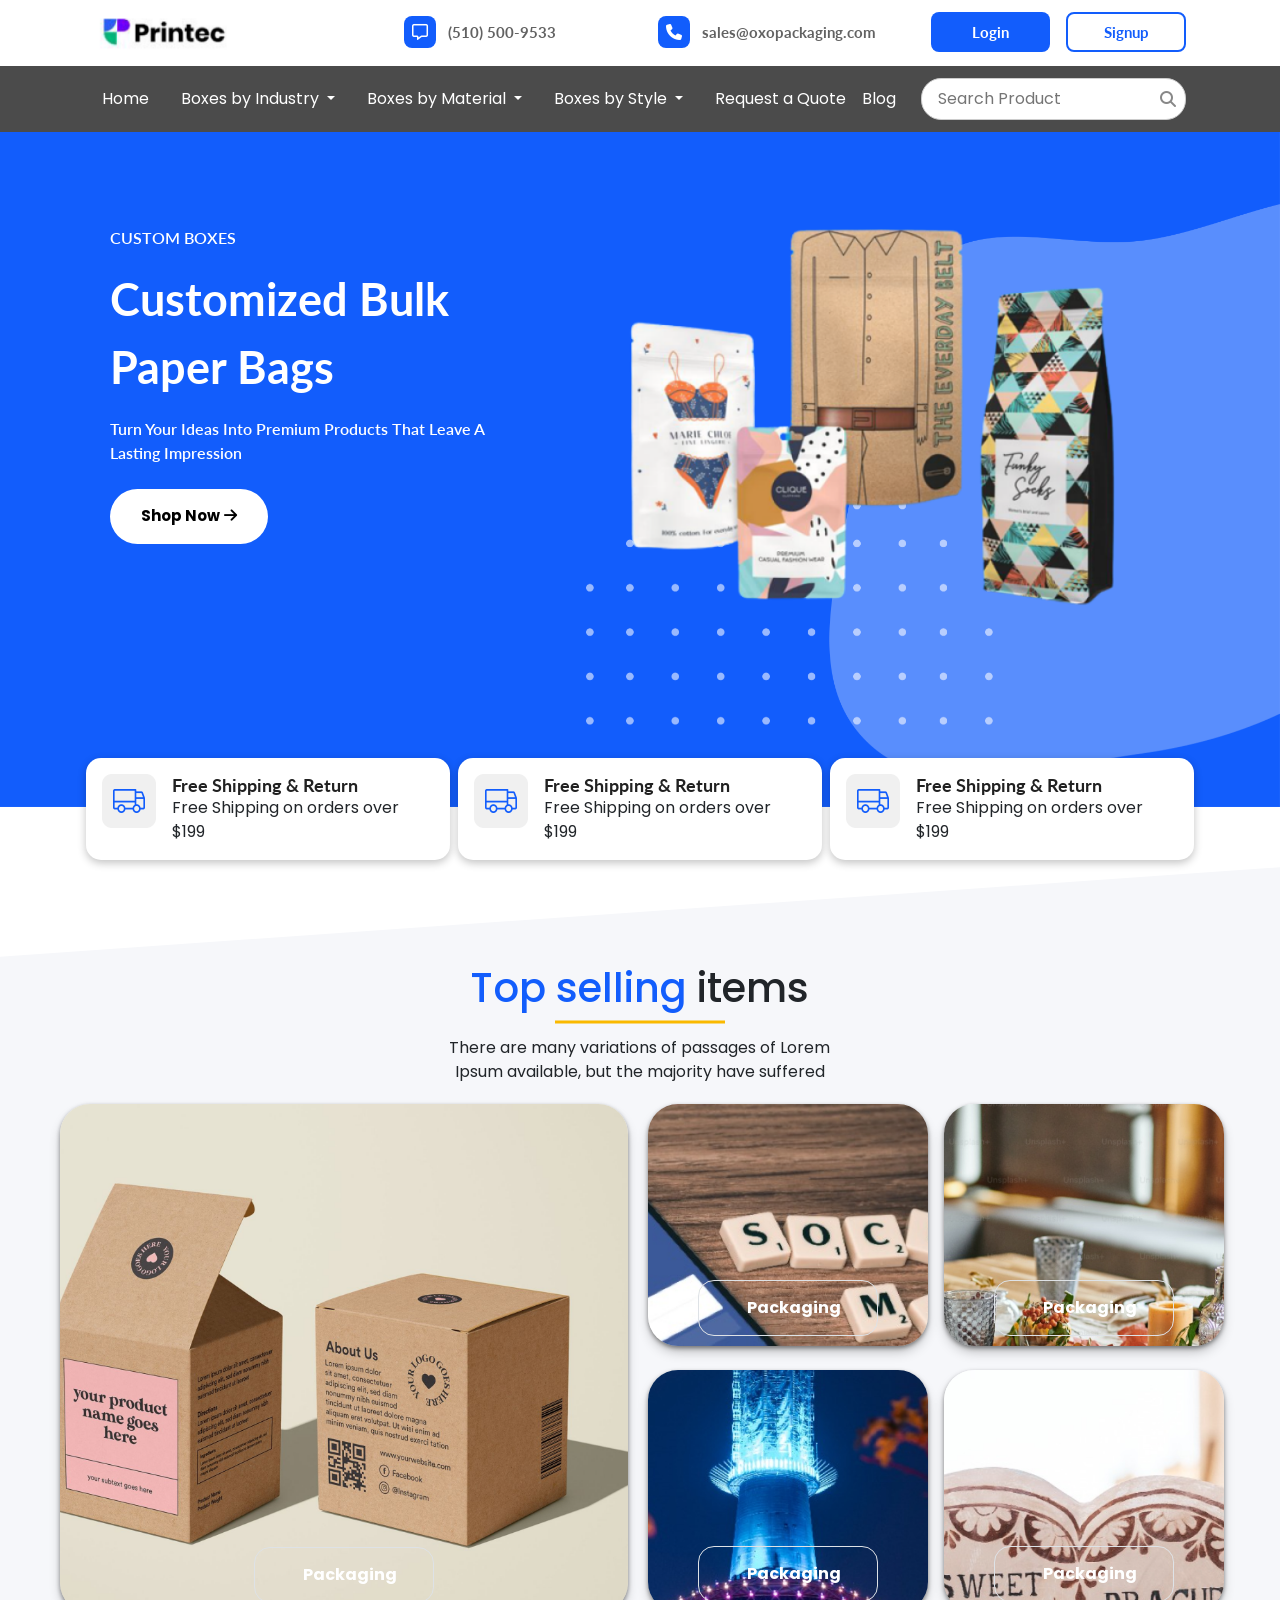
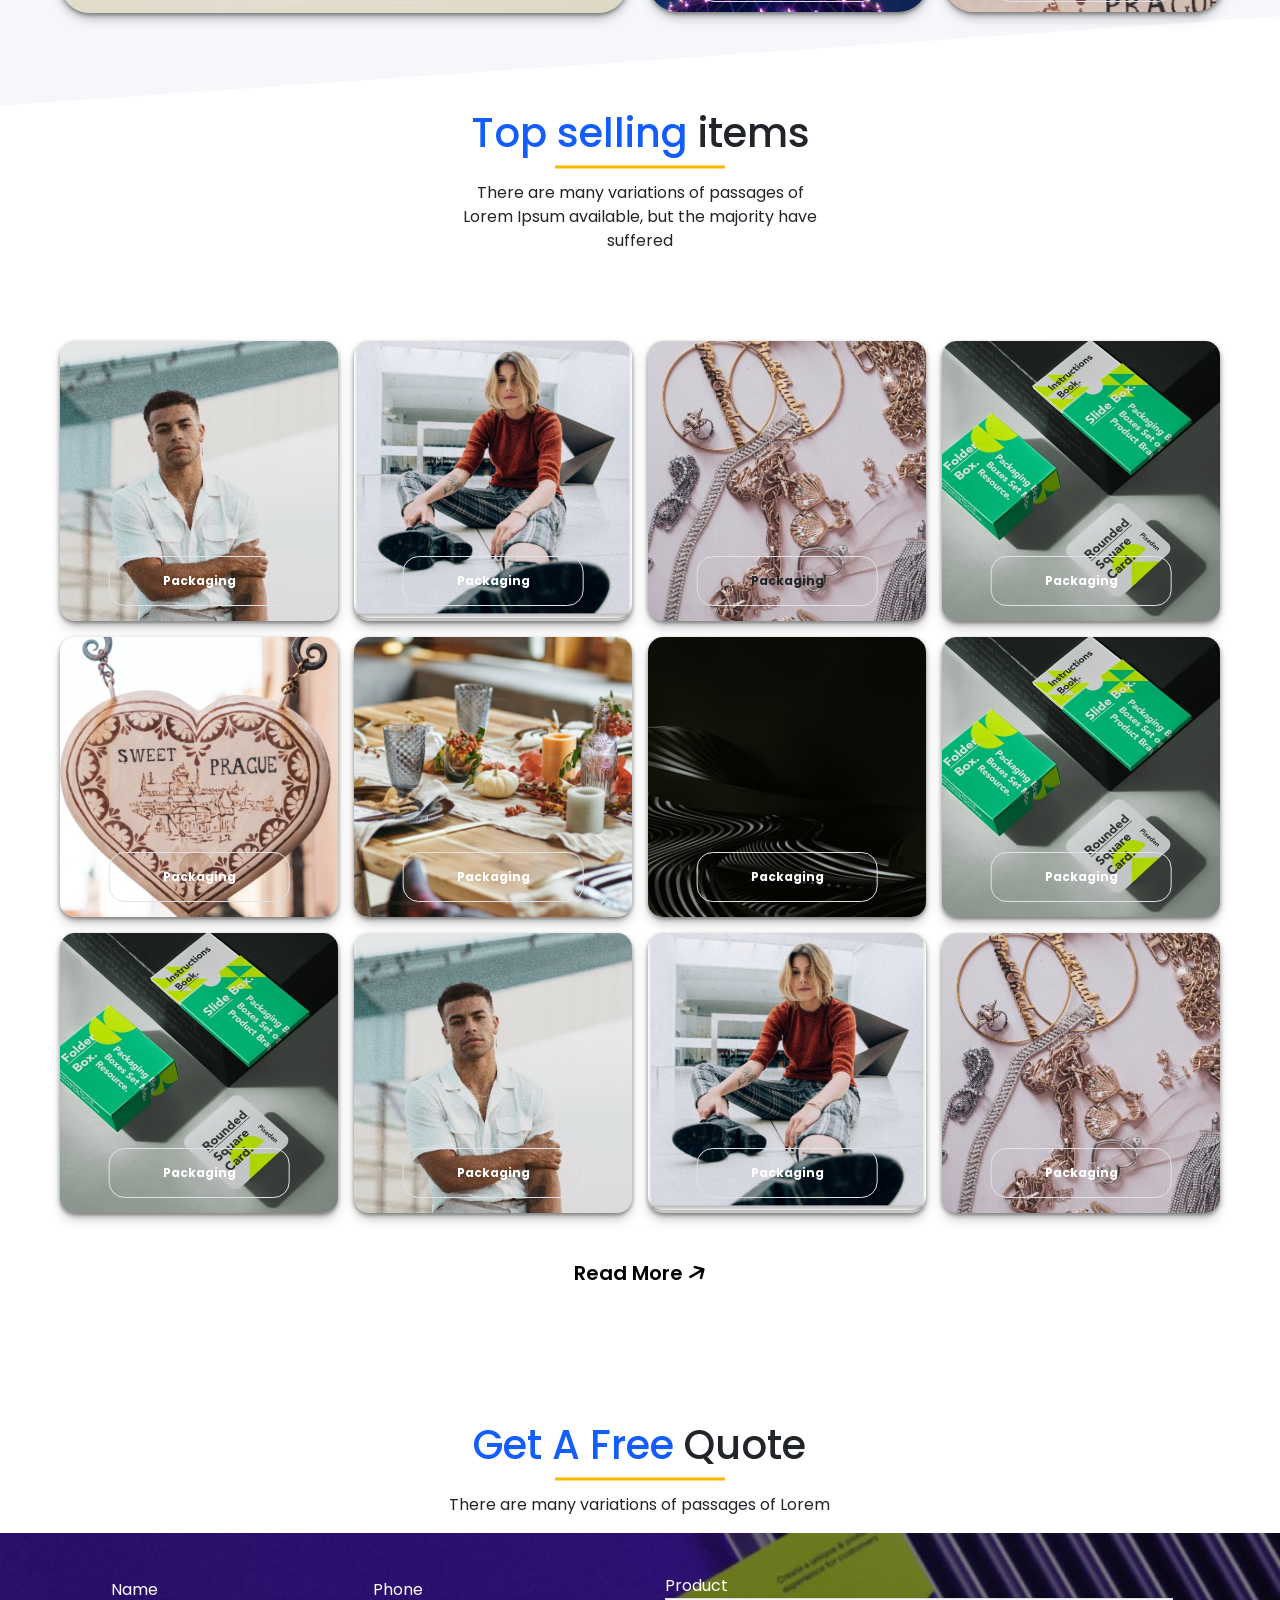
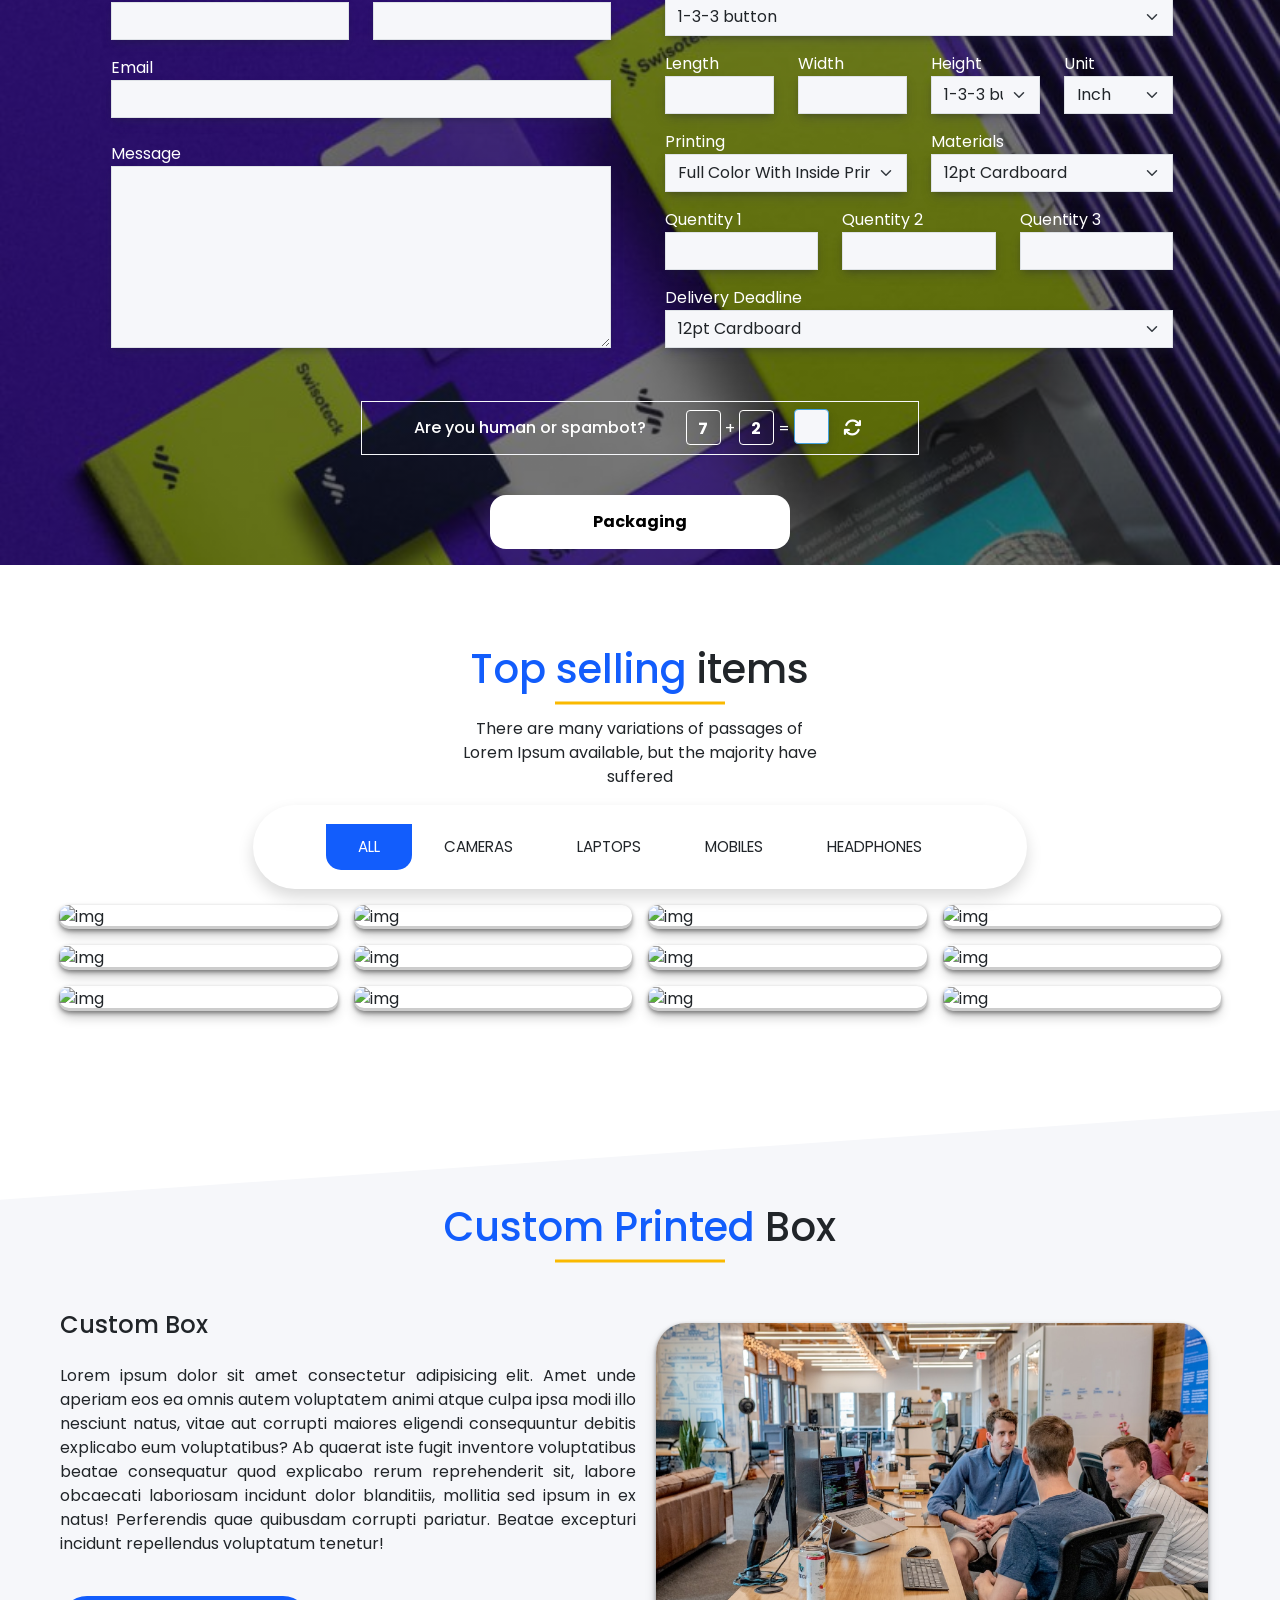
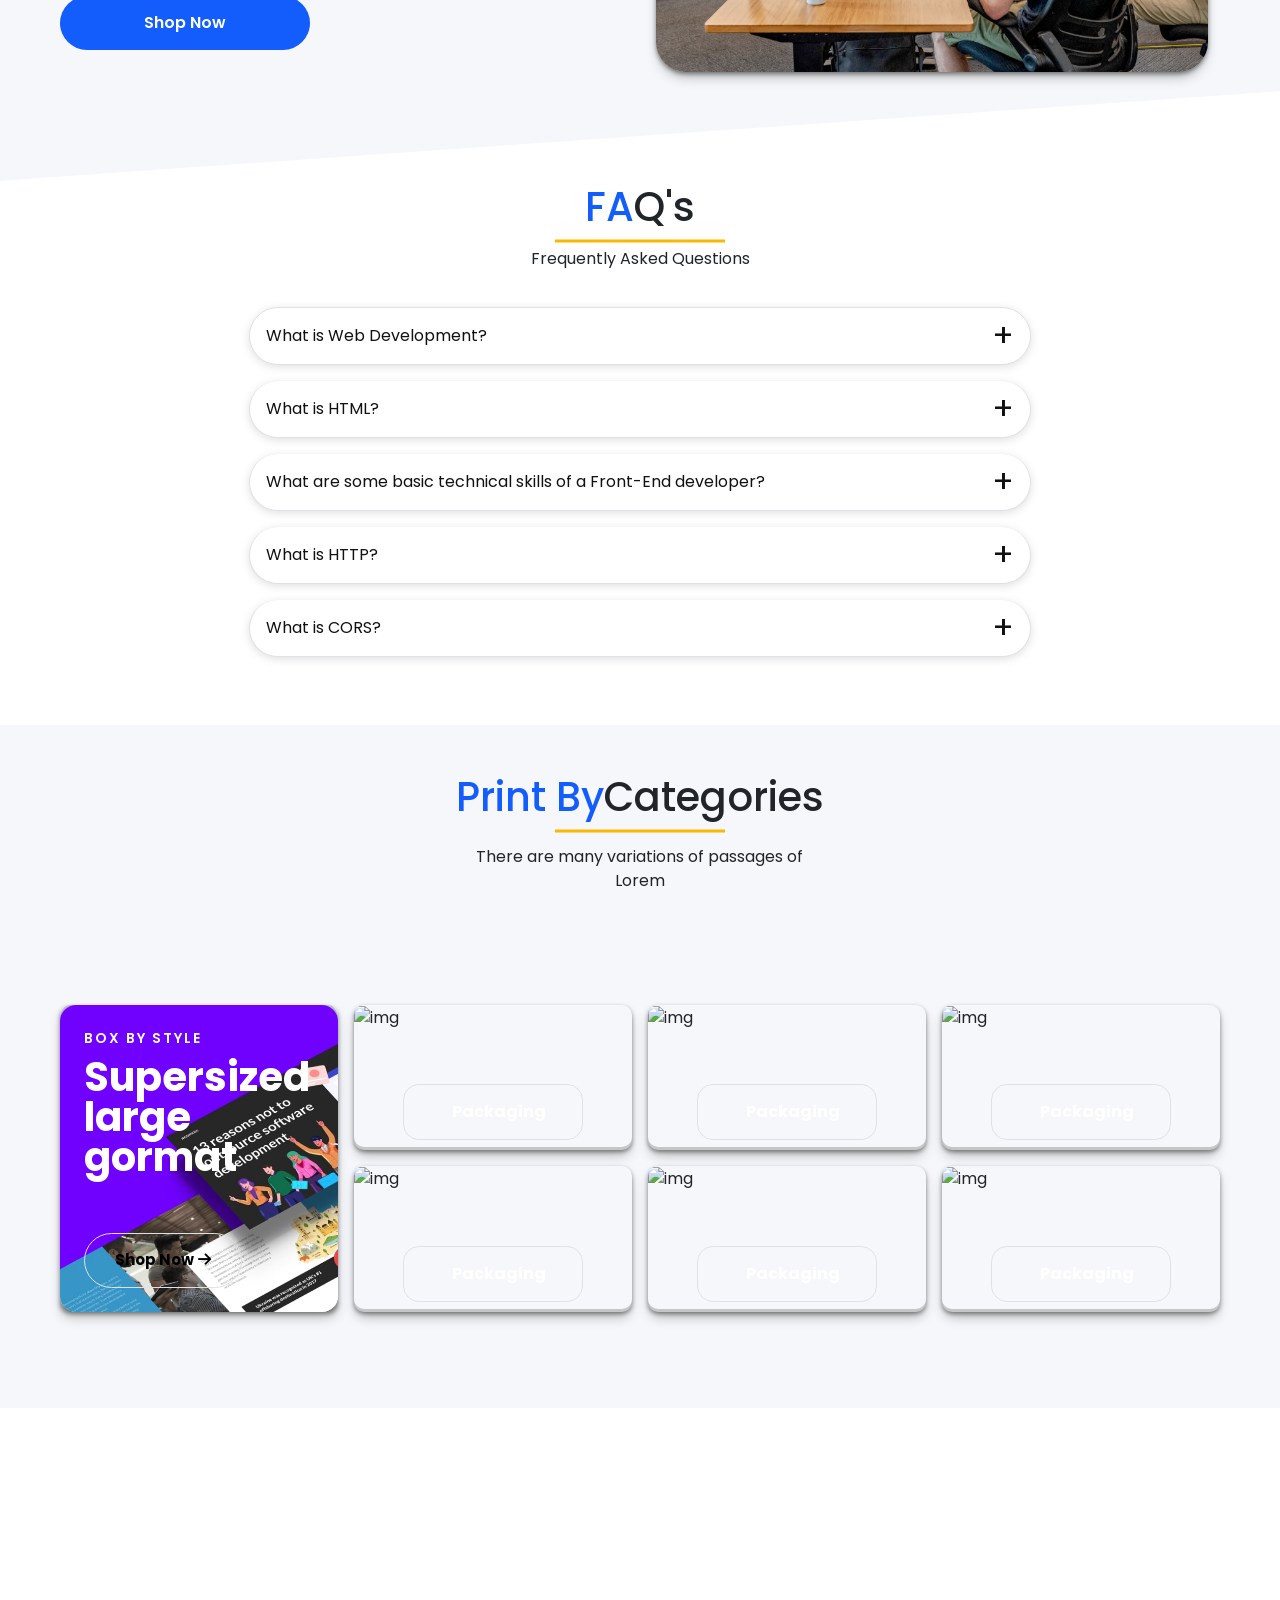
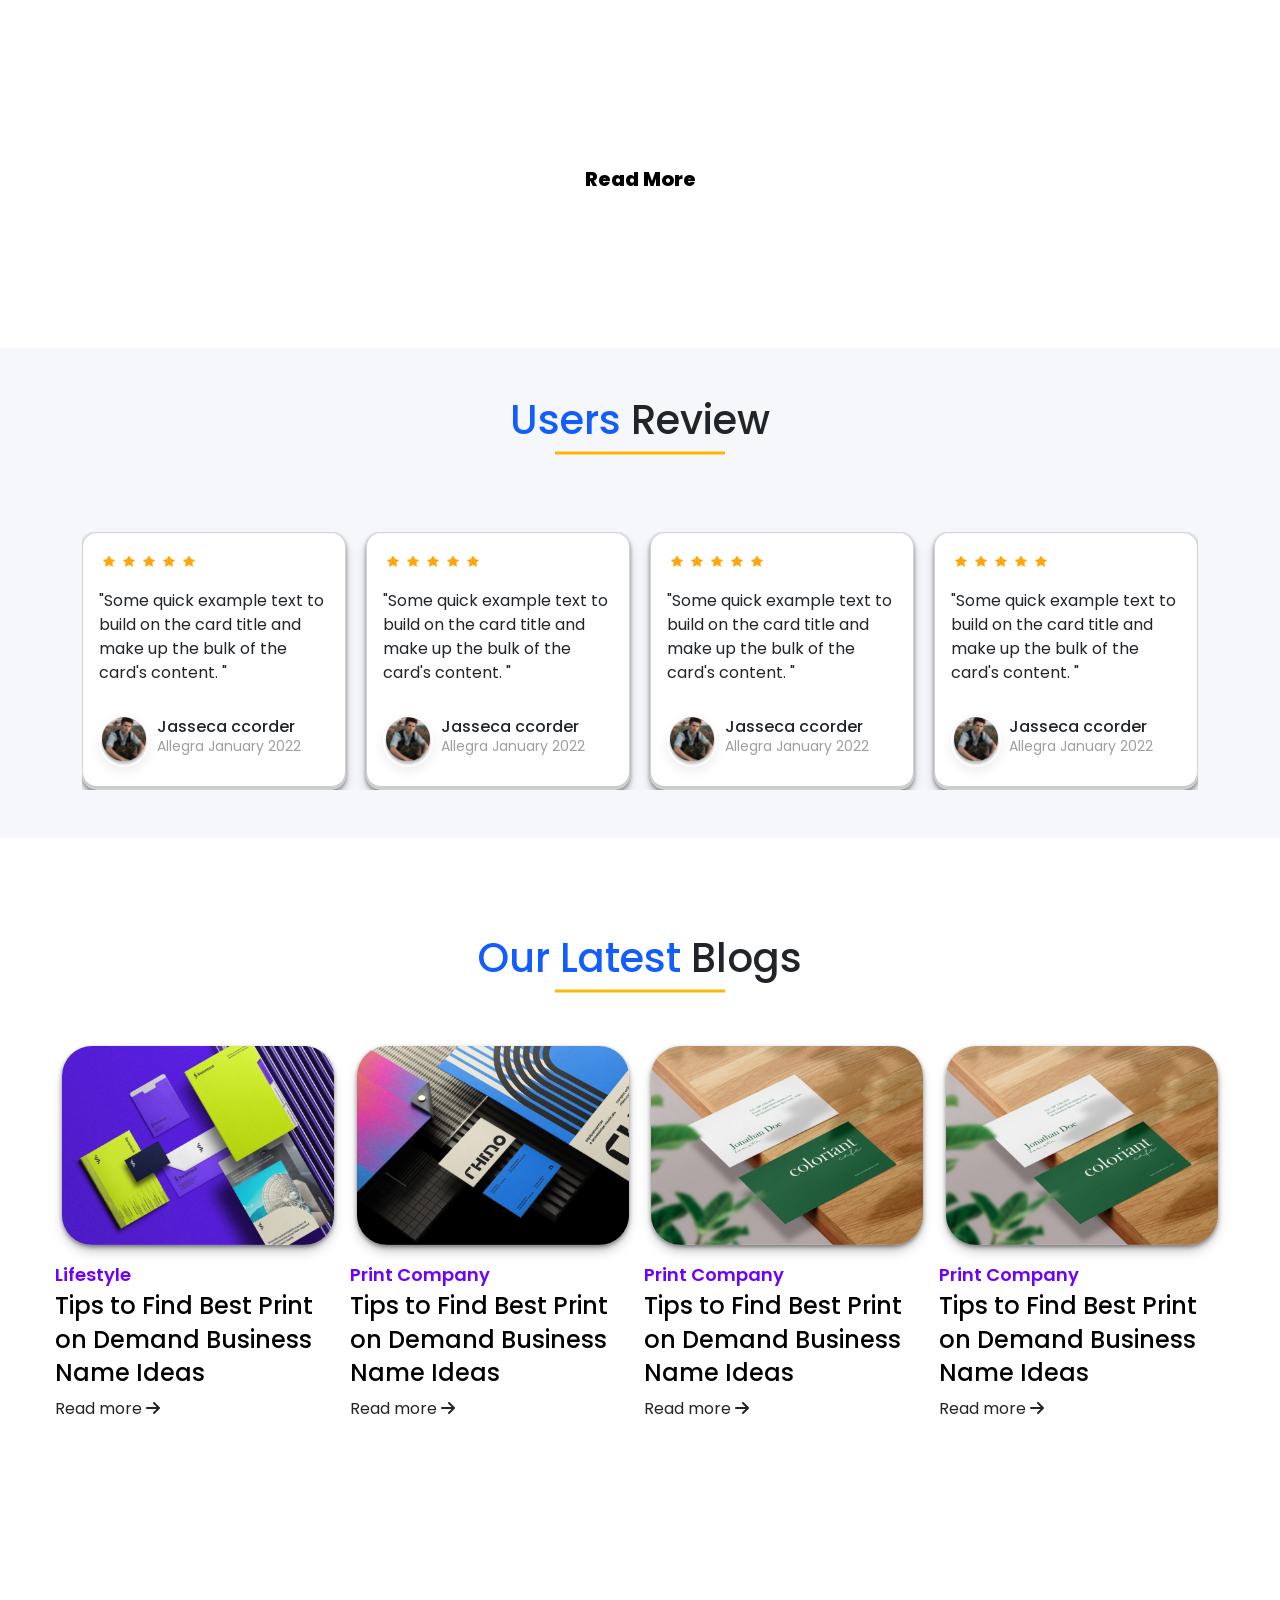
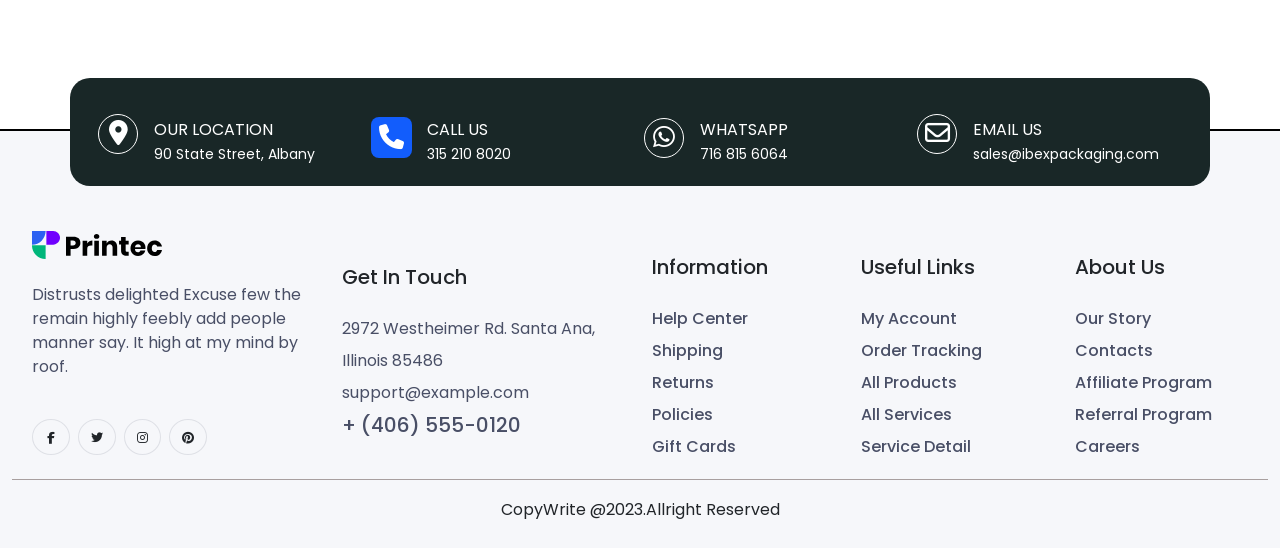
==== commit 2f2b8d86: "oka" ====
--- a/index.html
+++ b/index.html
@@ -667,7 +667,7 @@
       </div>
     </section>
 
-    <section class="py-5 px-md-5">
+    <section class="py-5 padOne">
       <div class="container-fluid">
         <div class="text-center settingmain">
           <div class="row p-0 m-0">
@@ -1048,7 +1048,7 @@
     <!--################> Get A Qouet End<############## -->
 
     <!--====== Gallery Section  Start ======-->
-    <section id="gallery" class="pb-5 px-2 px-md-5">
+    <section id="gallery" class="pb-5 padTwo">
       <div class="py-5">
         <div class="text-center settingmain">
           <div class="row p-0 m-0 p-0 m-0">
@@ -1194,8 +1194,8 @@
     </section>
     <!--====== Gallery Section  End ======-->
 
-    <section class="py-5 mt-5 px-2 px-md-5 topsellingitemsection">
-      <div style="transform: skewY(4deg) !important">
+    <section class="py-5 mt-5  padOne topsellingitemsection">
+      <div class="px-md-3 px-3" style="transform: skewY(4deg) !important">
         <div class="text-center settingmain">
           <div class="row p-0 m-0 p-0 m-0">
             <div class="col-md-12 pb-5">
@@ -2326,7 +2326,7 @@
         </div>
       </div>
 
-      <div class="container-fluid pb-5">
+      <div class="container-fluid pb-5 padThree">
         <div class="row p-0 m-0 px-md-3 p-0 p-md-1">
           <div class="col-lg-3 col-md-12 col-sm-12 p-0 p-md-1">
             <div class="card Card-FB mb-3">
@@ -2339,12 +2339,12 @@
                 <div class="content-overlay">
                   <div class="our-team">
                     <div class="picture mt-3 mb-2">
-                      <a href class="text-decoration-none">
+                      <!-- <a href class="text-decoration-none">
                         <div class="rounded-circle-red ms-4">
                           06
                           <span class="spa_mrch_txt">MAR</span>
                         </div>
-                      </a>
+                      </a> -->
                     </div>
                   </div>
                 </div>
@@ -2389,12 +2389,12 @@
                 <div class="content-overlay">
                   <div class="our-team">
                     <div class="picture mt-3 mb-2">
-                      <a href class="text-decoration-none">
+                      <!-- <a href class="text-decoration-none">
                         <div class="rounded-circle-red ms-4">
                           06
                           <span class="spa_mrch_txt">MAR</span>
                         </div>
-                      </a>
+                      </a> -->
                     </div>
                   </div>
                 </div>
@@ -2439,12 +2439,12 @@
                 <div class="content-overlay">
                   <div class="our-team">
                     <div class="picture mt-3 mb-2">
-                      <a href class="text-decoration-none">
+                      <!-- <a href class="text-decoration-none">
                         <div class="rounded-circle-red ms-4">
                           06
                           <span class="spa_mrch_txt">MAR</span>
                         </div>
-                      </a>
+                      </a> -->
                     </div>
                   </div>
                 </div>
@@ -2489,12 +2489,12 @@
                 <div class="content-overlay">
                   <div class="our-team">
                     <div class="picture mt-3 mb-2">
-                      <a href class="text-decoration-none">
+                      <!-- <a href class="text-decoration-none">
                         <div class="rounded-circle-red ms-4">
                           06
                           <span class="spa_mrch_txt">MAR</span>
                         </div>
-                      </a>
+                      </a> -->
                     </div>
                   </div>
                 </div>
--- a/asset/css/style.css
+++ b/asset/css/style.css
@@ -158,7 +158,7 @@
 
 @media (min-width: 992px) {
   .img-wrapperiner {
-    height: 240px;
+    height: 242px;
   }
 }
 
@@ -168,7 +168,7 @@
   }
 }
 
-@media (min-width: 1500px) {
+@media (min-width: 3000px) {
   .inner-img {
     transition: 0.3s;
     width: 100%;
@@ -917,22 +917,10 @@
   padding-top: 100px;
   /* position: relative; */
   background-color: #f6f7fa;
-}
-
-.footer:after {
-  content: "";
-  width: 100%;
-  height: 2px;
-  background-color: red;
-  position: absolute;
-  top: 50px;
-  left: 0px;
-  padding: 0px;
-  z-index: -1;
-  background-color: black;
-
-  /* position: relative; */
-}
+  border-top: 2px solid black;
+}
+
+ 
 
 .ftext {
   color: #494f66;
@@ -1425,6 +1413,15 @@
 .giftBg {
   /* background-color:  #eff8ff !important; */
 }
+.padOne{
+  padding-inline: 40px !important;
+}
+.padTwo{
+  padding-inline: 35px !important;
+}
+.padThree{
+  padding-inline: 35px !important;
+}
 
 .oneHead {
   color: #fab900 !important;
@@ -1495,6 +1492,15 @@
   .cardHeight {
     height: 100% !important;
   }
+  .padOne{
+    padding-inline: 10px !important;
+  }
+  .padTwo{
+    padding-inline: 23px !important;
+  }
+  .padThree{
+    padding-inline: 19px !important;
+  }
 }
 
 @media screen and (max-width: 452px) {
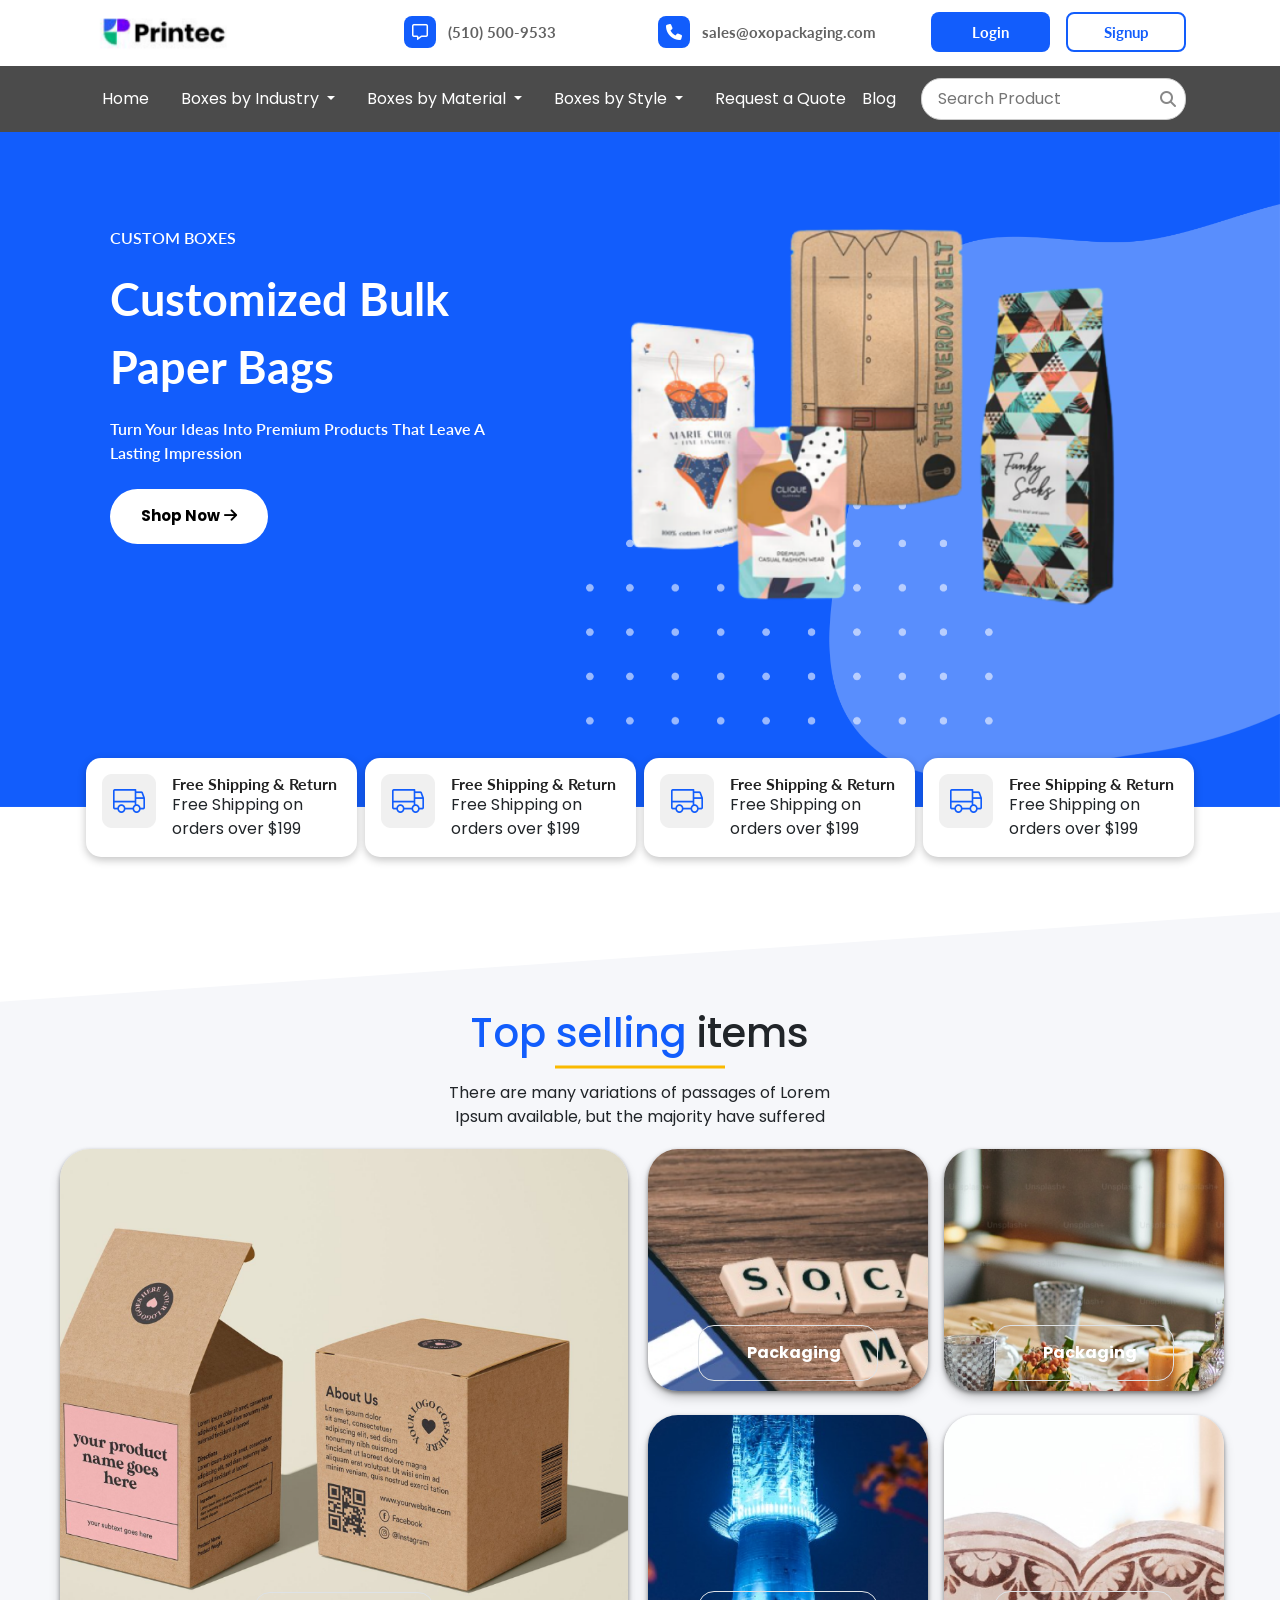
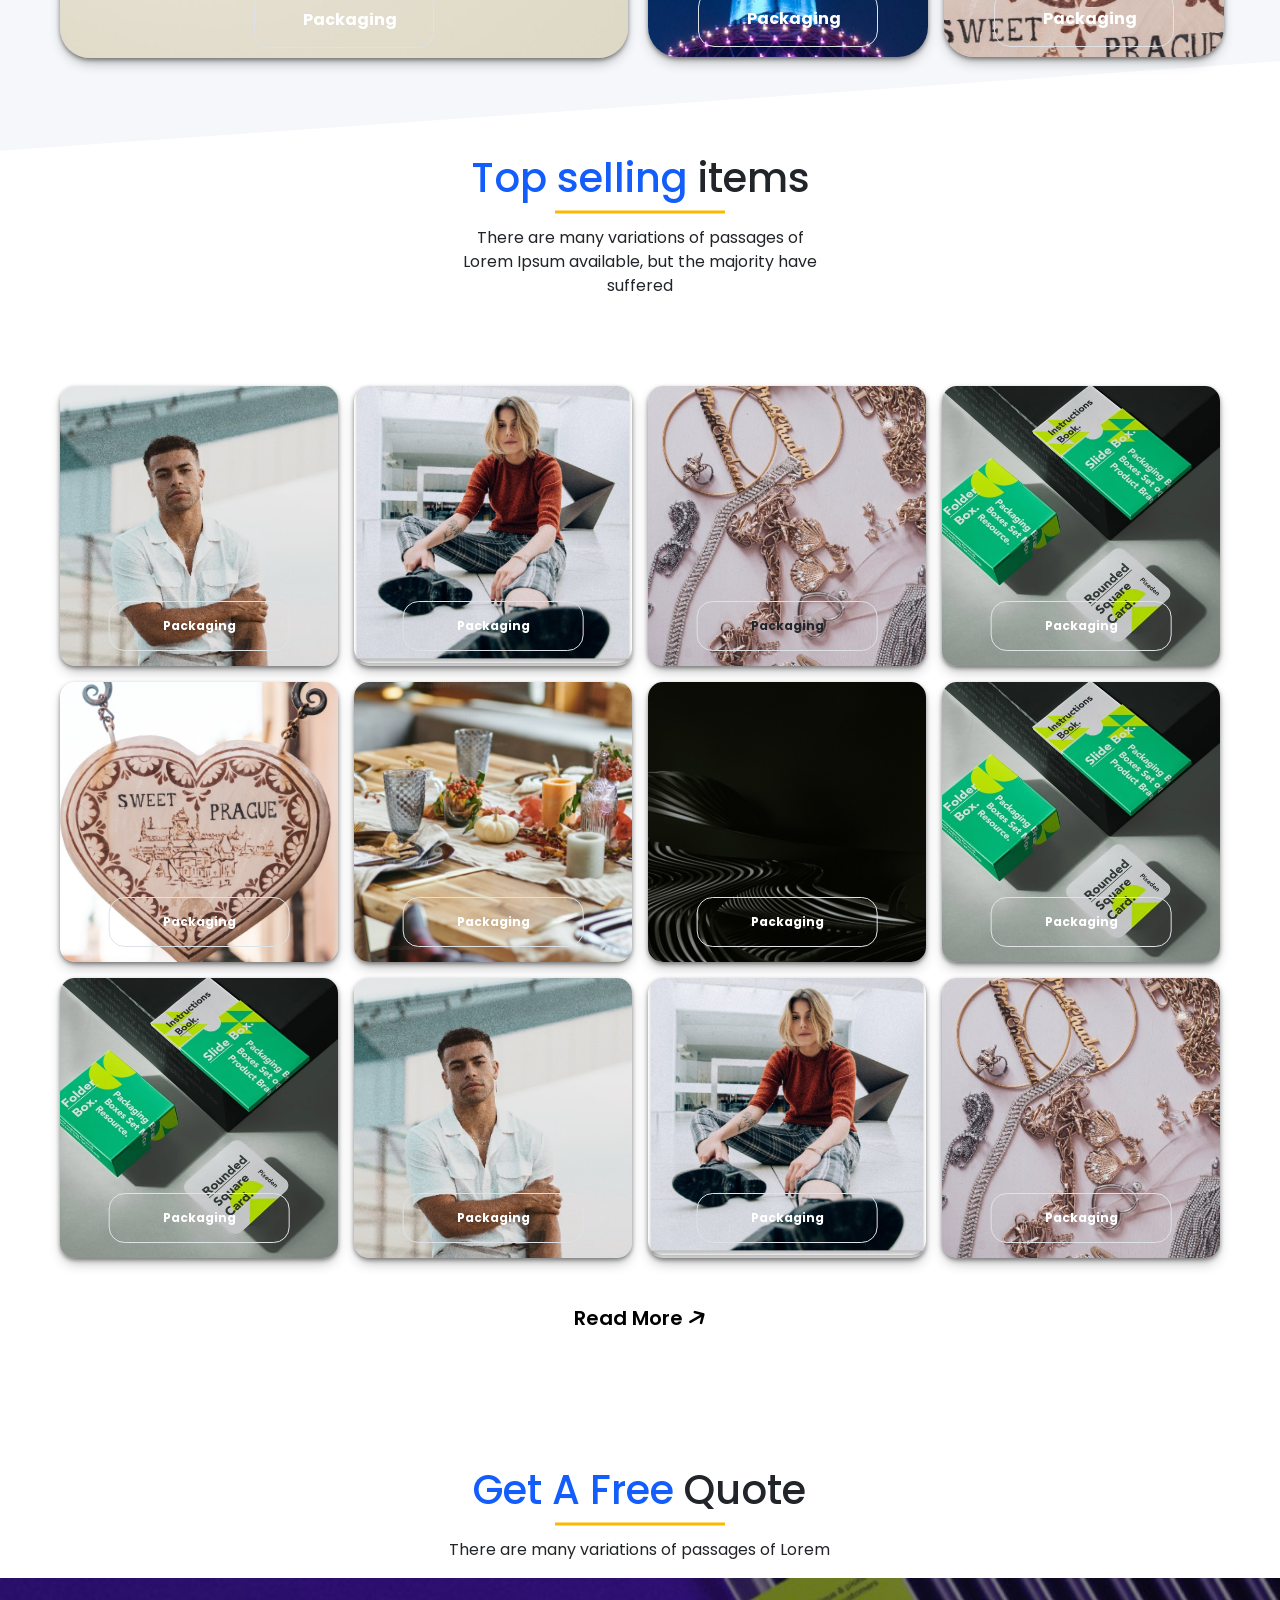
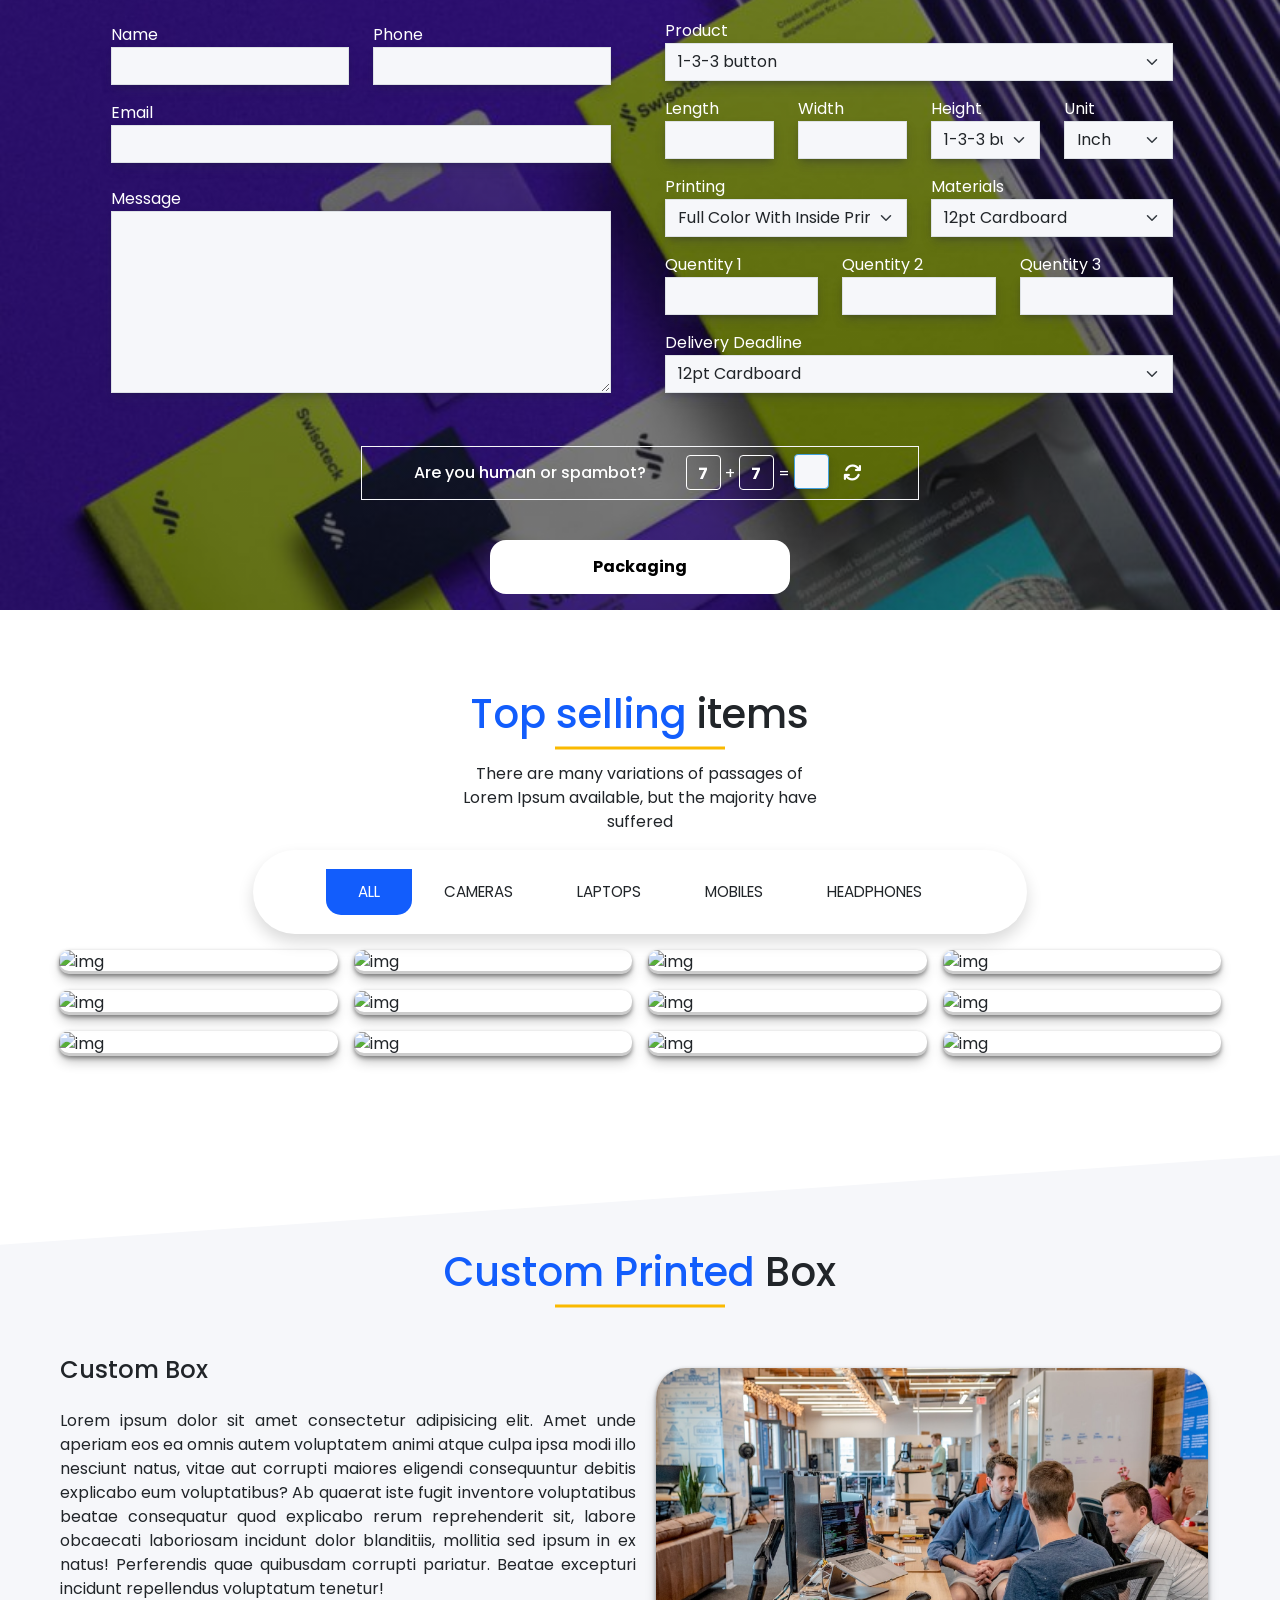
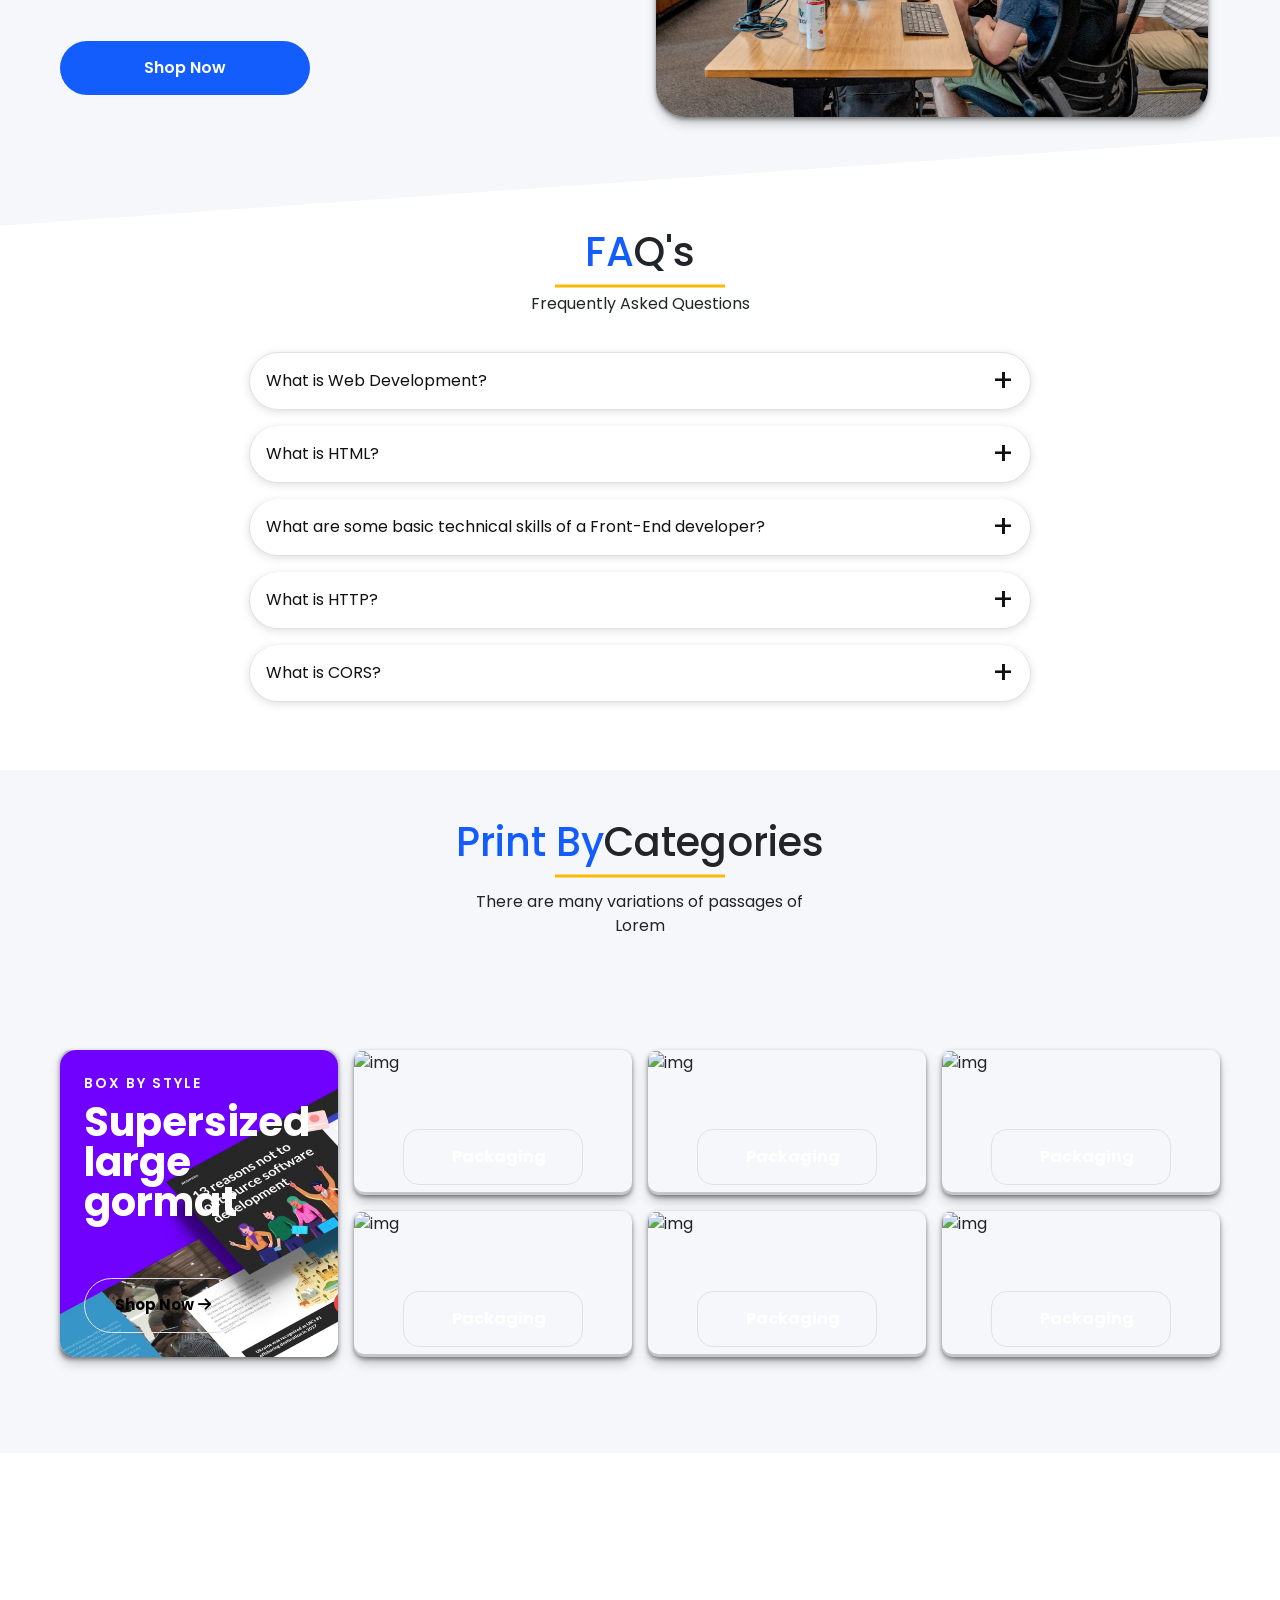
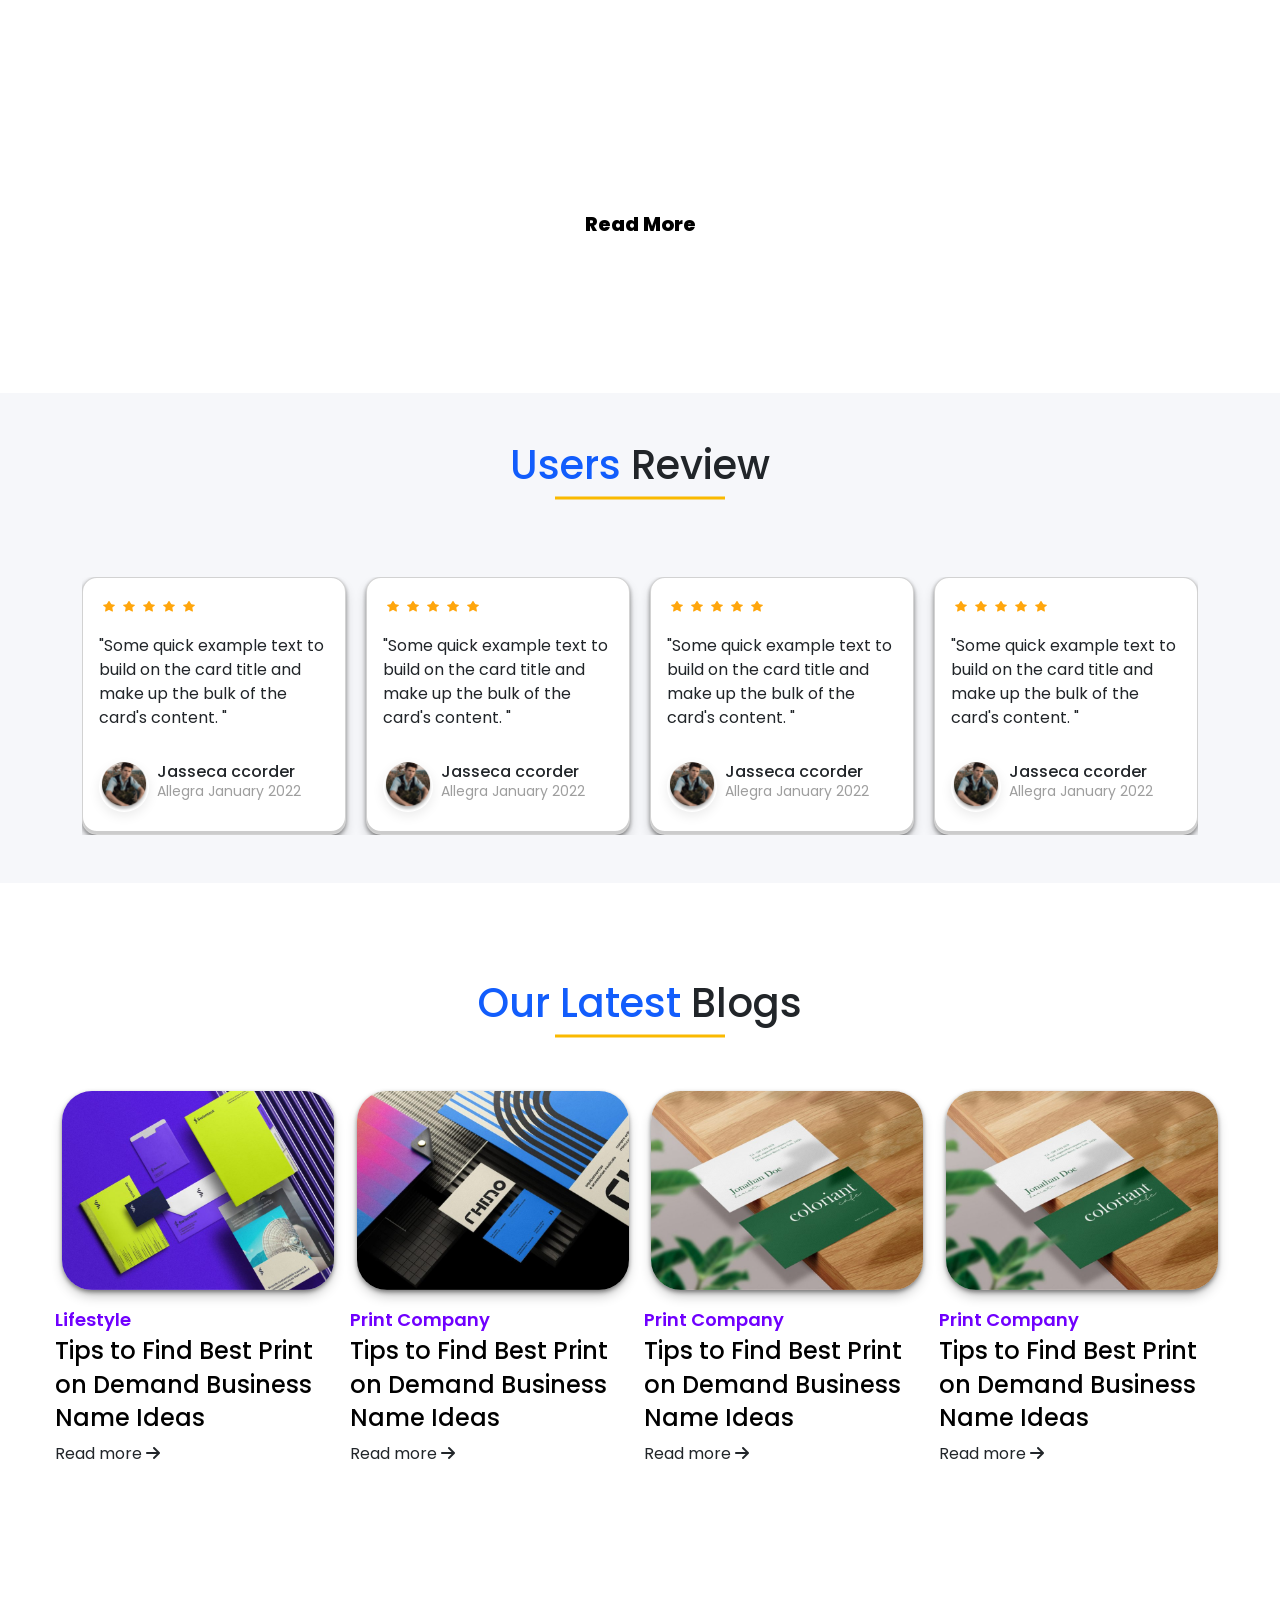
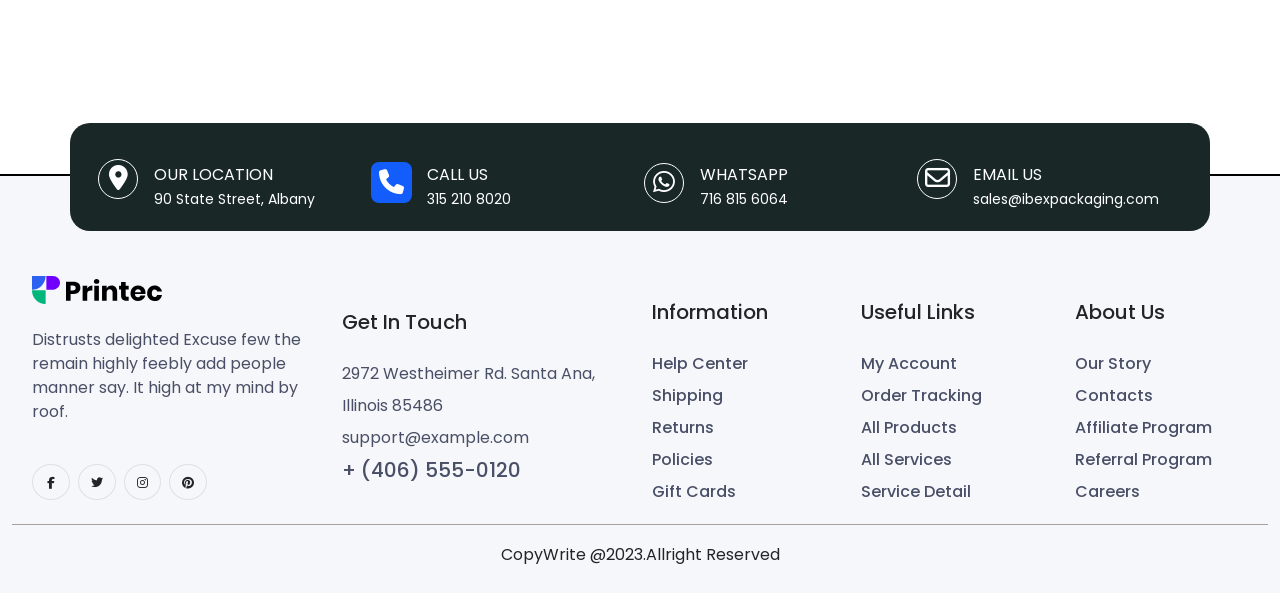
==== commit e5378b97: "dhjfsj" ====
--- a/index.html
+++ b/index.html
@@ -561,9 +561,9 @@
       <section class="bg-transparent masterlightsection">
         <div class="container">
           <div class="row p-0 m-0">
-            <div class="col-md-4 mb-3 mb-md-0 p-0 p-md-1">
+            <div class="col-lg-3 col-md-6 mb-3 mb-md-0 p-0 p-md-1">
               <div class="bg-white boxeshome">
-                <div class="d-flex p-3 mb-md-0 mb-5">
+                <div class="d-flex p-3 mb-md-0 mb-md-5">
                   <div>
                     <img src="./asset/img/Group 14.png" alt width="54px" />
                   </div>
@@ -574,9 +574,9 @@
                 </div>
               </div>
             </div>
-            <div class="col-md-4 mb-3 mb-md-0 p-0 p-md-1">
+            <div class="col-lg-3 col-md-6 mb-3 mb-md-0 p-0 p-md-1">
               <div class="bg-white boxeshome">
-                <div class="d-flex p-3 mb-md-0 mb-5">
+                <div class="d-flex p-3 mb-md-0 mb--md-5">
                   <div>
                     <img src="./asset/img/Group 14.png" alt width="54px" />
                   </div>
@@ -587,7 +587,20 @@
                 </div>
               </div>
             </div>
-            <div class="col-md-4 mb-3 mb-md-0 p-0 p-md-1">
+            <div class="col-lg-3 col-md-6 mb-3 mb-md-0 p-0 p-md-1">
+              <div class="bg-white boxeshome">
+                <div class="d-flex p-3">
+                  <div>
+                    <img src="./asset/img/Group 14.png" alt width="54px" />
+                  </div>
+                  <div class="ms-3">
+                    <p class="mb-0 banner-para">Free Shipping & Return</p>
+                    <p class="mb-0">Free Shipping on orders over $199</p>
+                  </div>
+                </div>
+              </div>
+            </div>
+            <div class="col-lg-3 col-md-6 mb-3 mb-md-0 p-0 p-md-1">
               <div class="bg-white boxeshome">
                 <div class="d-flex p-3">
                   <div>
--- a/asset/css/mainhome.css
+++ b/asset/css/mainhome.css
@@ -234,7 +234,7 @@
 .banner-para{
 color: rgba(0, 0, 0, 0.87);
 font-family:Lato;
-font-size: 18px;
+font-size: 16px;
 font-style: normal;
 font-weight: 700;
 line-height: normal;
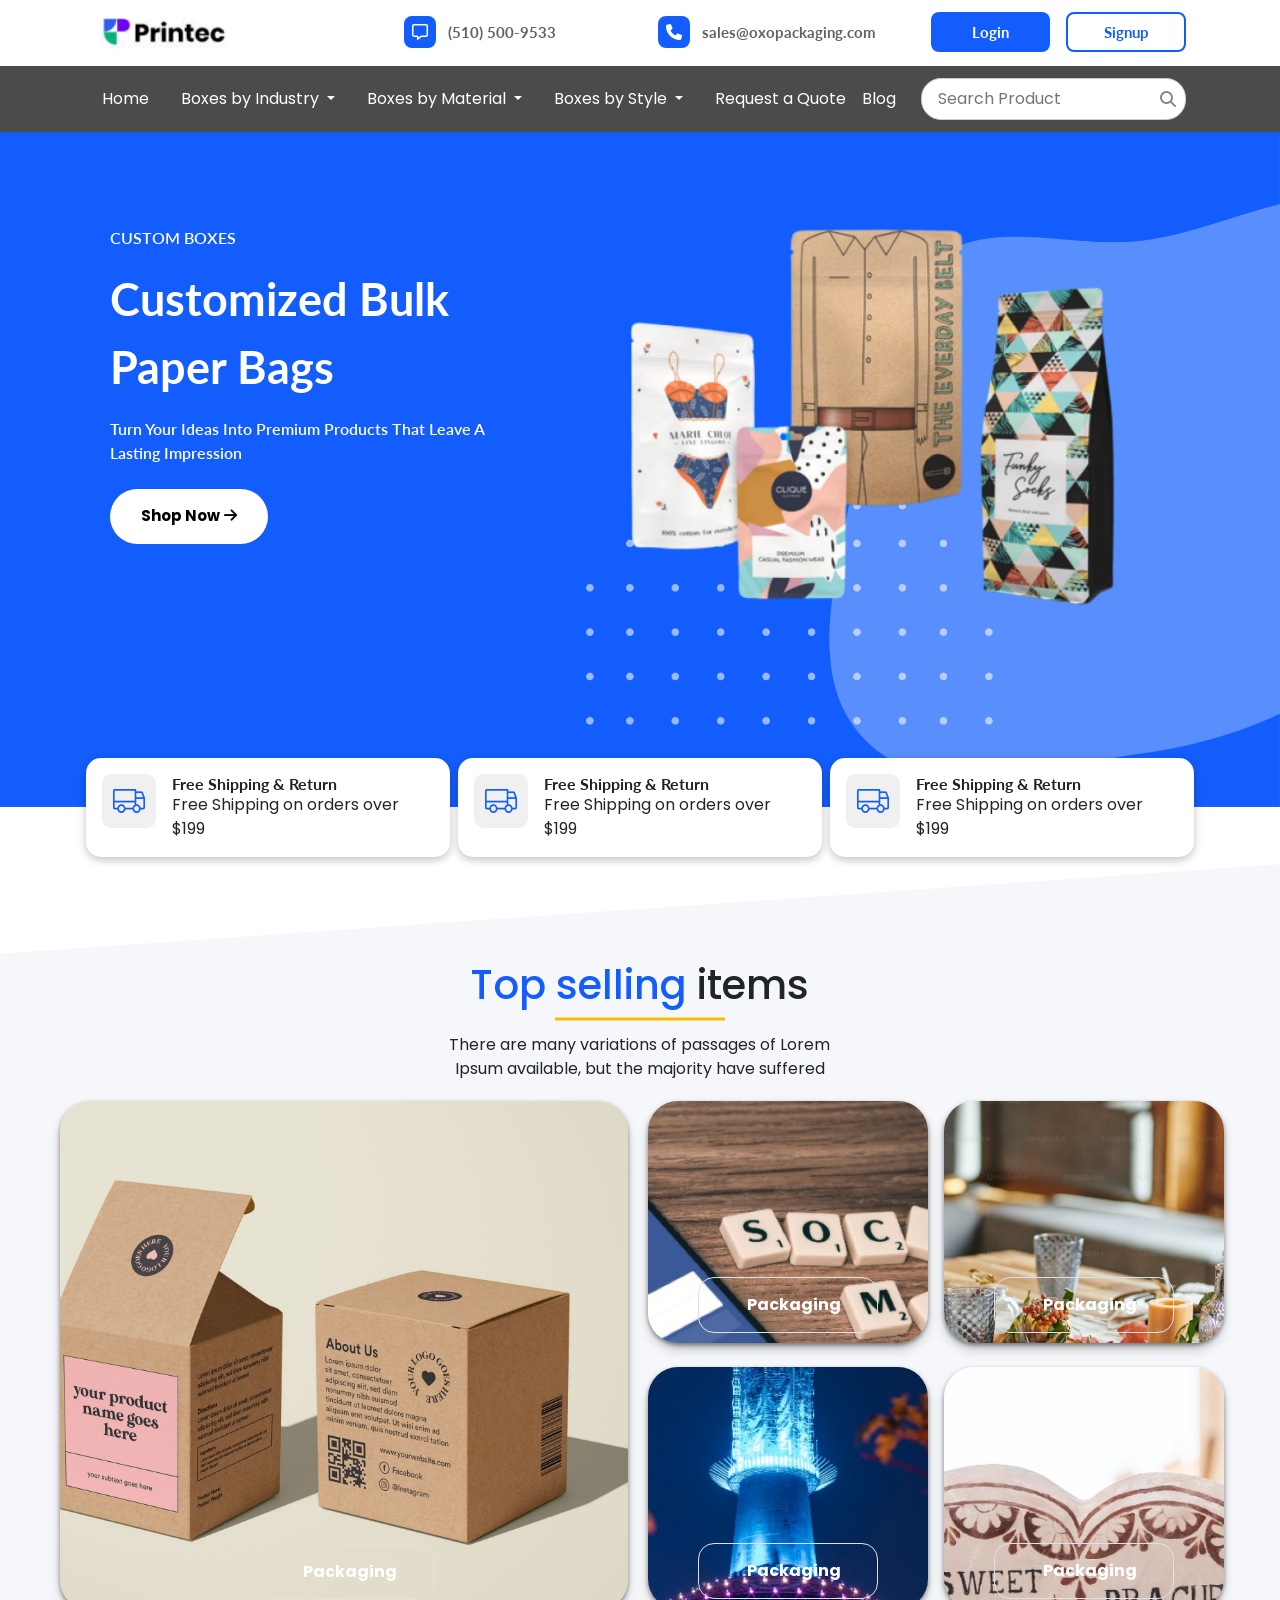
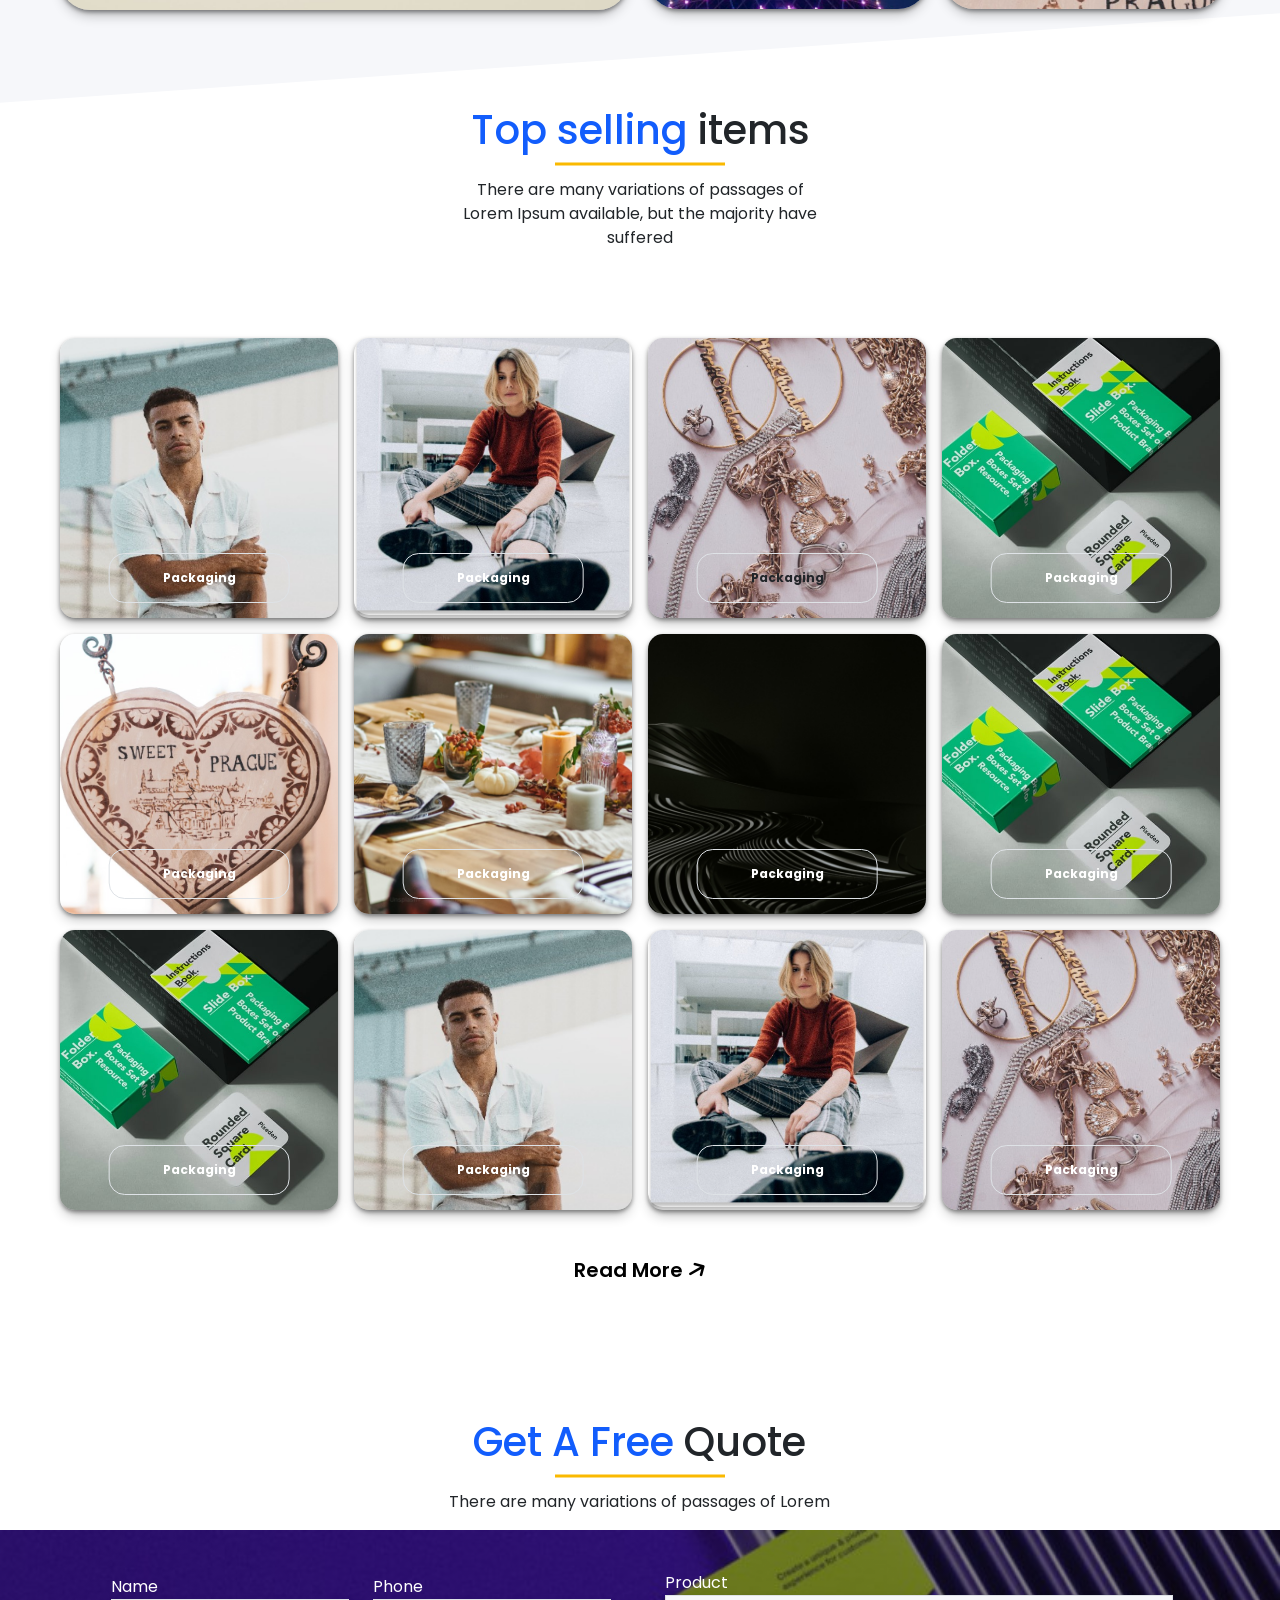
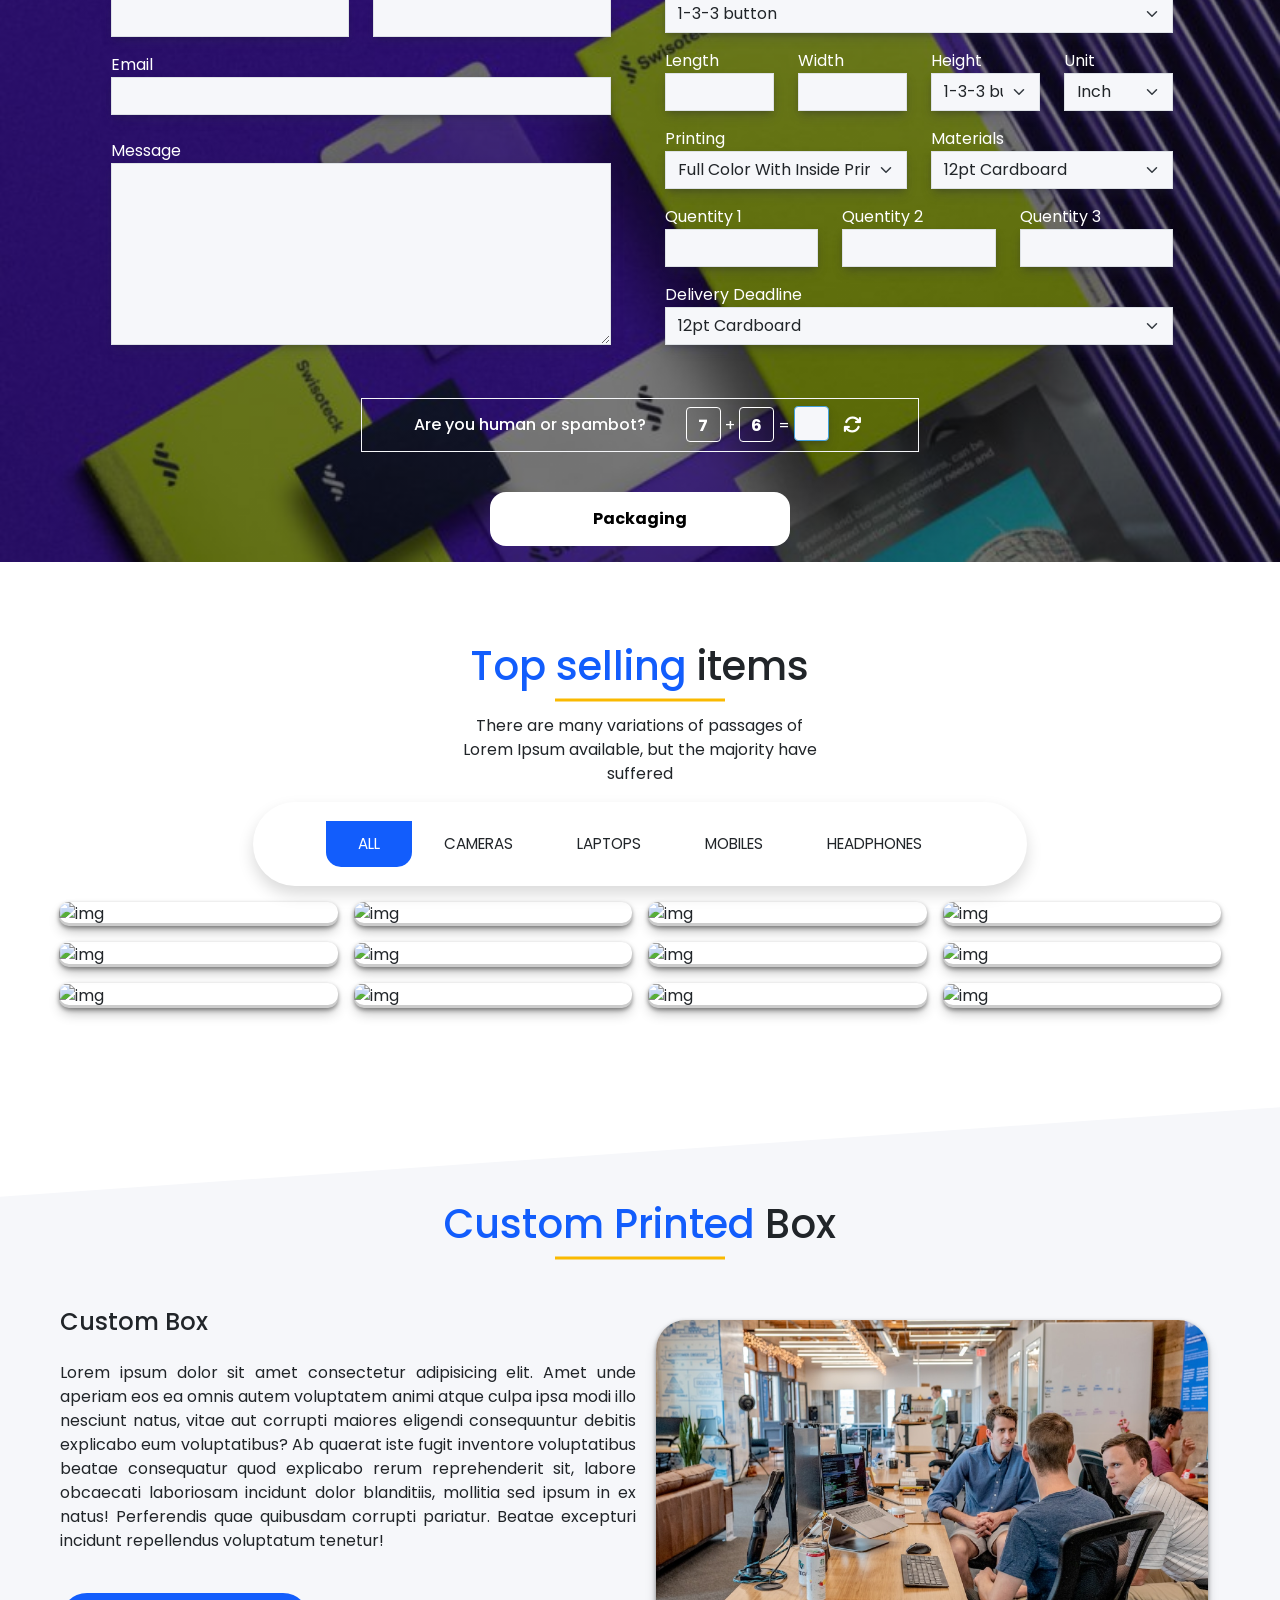
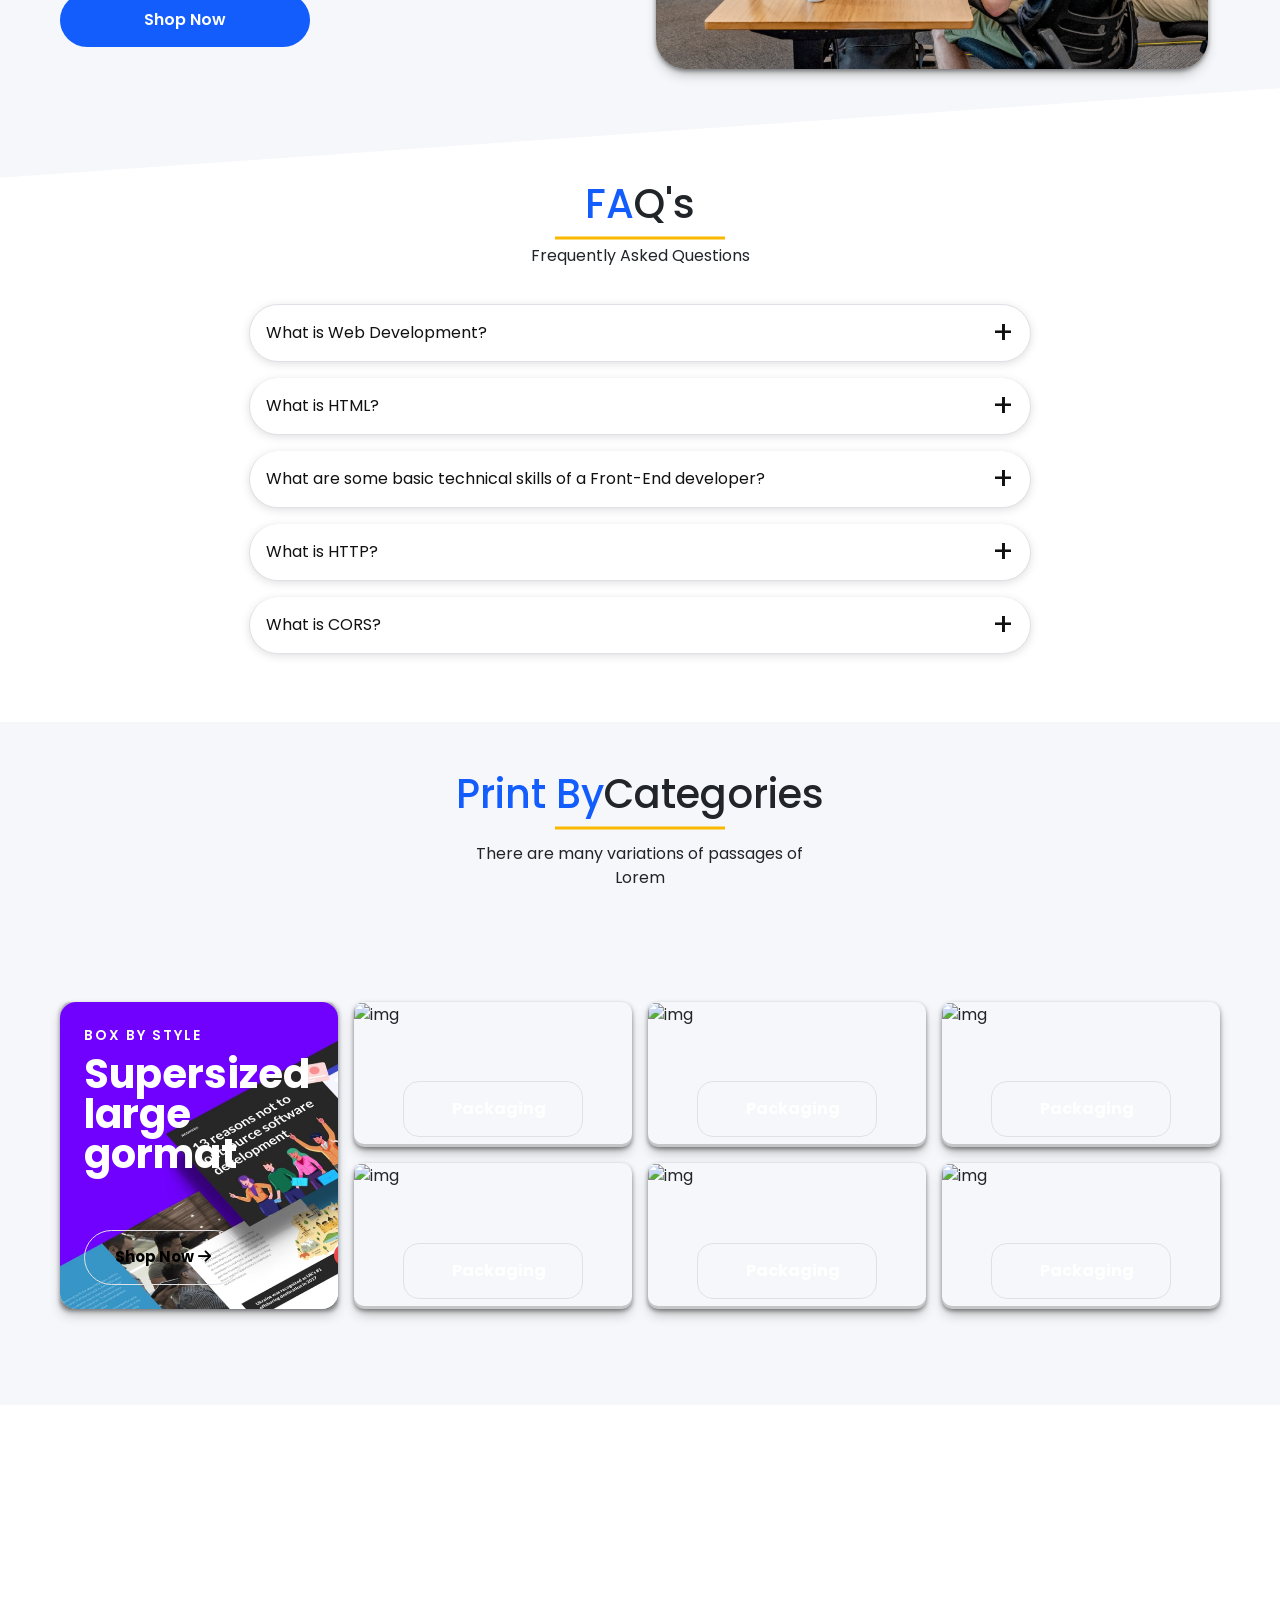
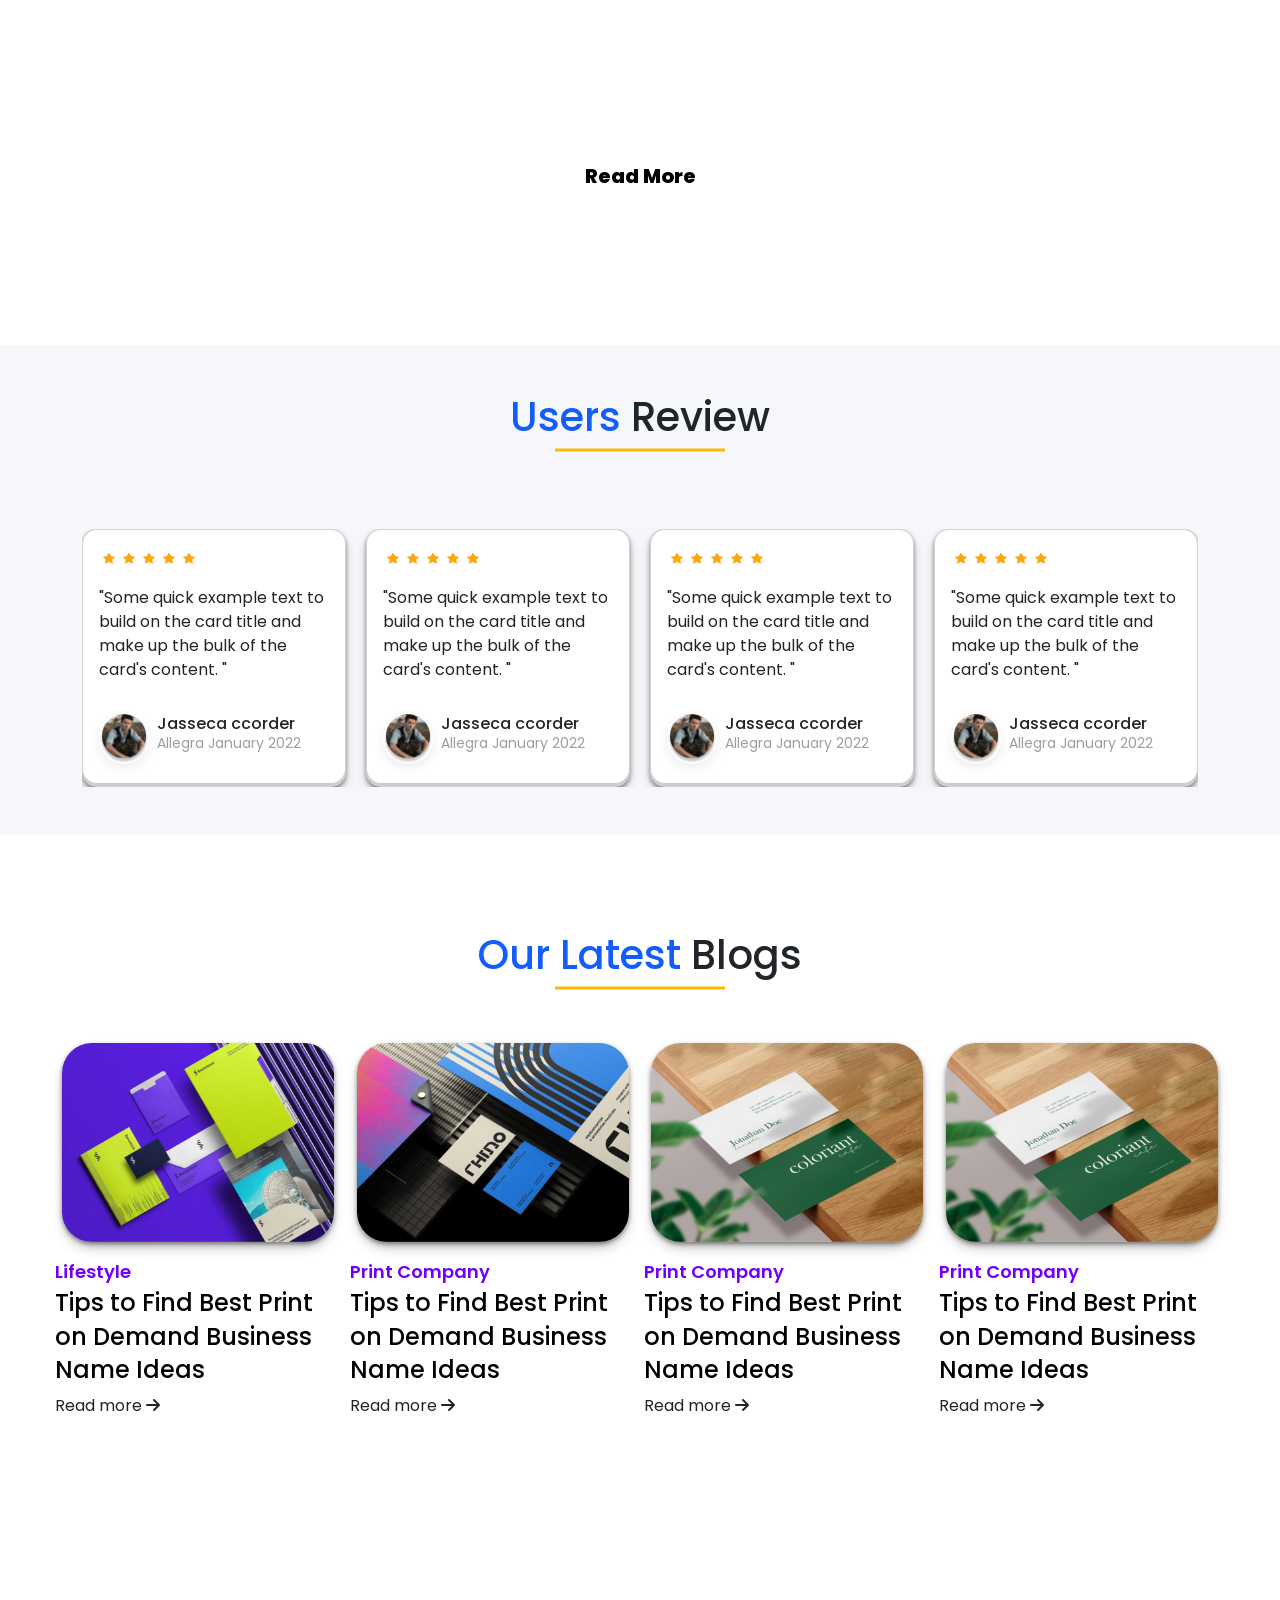
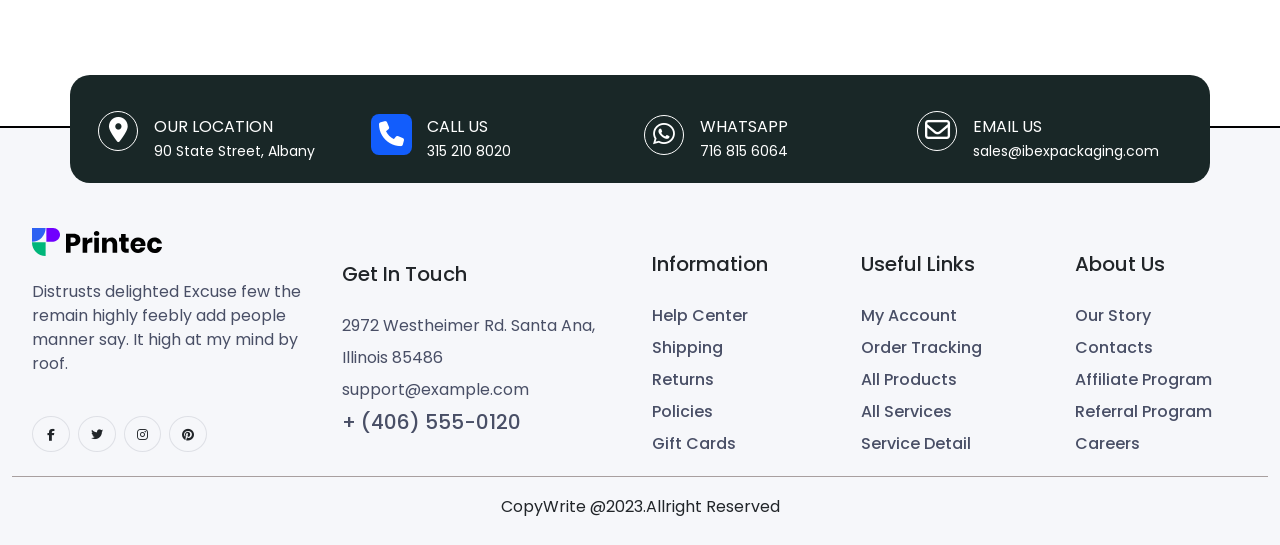
==== commit a8533720: "ok" ====
--- a/index.html
+++ b/index.html
@@ -561,9 +561,9 @@
       <section class="bg-transparent masterlightsection">
         <div class="container">
           <div class="row p-0 m-0">
-            <div class="col-lg-3 col-md-6 mb-3 mb-md-0 p-0 p-md-1">
+            <div class="col-md-4 mb-3 mb-md-0 p-0 p-md-1">
               <div class="bg-white boxeshome">
-                <div class="d-flex p-3 mb-md-0 mb-md-5">
+                <div class="d-flex p-3 mb-md-0 mb-5">
                   <div>
                     <img src="./asset/img/Group 14.png" alt width="54px" />
                   </div>
@@ -574,9 +574,9 @@
                 </div>
               </div>
             </div>
-            <div class="col-lg-3 col-md-6 mb-3 mb-md-0 p-0 p-md-1">
+            <div class="col-md-4 mb-3 mb-md-0 p-0 p-md-1">
               <div class="bg-white boxeshome">
-                <div class="d-flex p-3 mb-md-0 mb--md-5">
+                <div class="d-flex p-3 mb-md-0 mb-5">
                   <div>
                     <img src="./asset/img/Group 14.png" alt width="54px" />
                   </div>
@@ -587,20 +587,7 @@
                 </div>
               </div>
             </div>
-            <div class="col-lg-3 col-md-6 mb-3 mb-md-0 p-0 p-md-1">
-              <div class="bg-white boxeshome">
-                <div class="d-flex p-3">
-                  <div>
-                    <img src="./asset/img/Group 14.png" alt width="54px" />
-                  </div>
-                  <div class="ms-3">
-                    <p class="mb-0 banner-para">Free Shipping & Return</p>
-                    <p class="mb-0">Free Shipping on orders over $199</p>
-                  </div>
-                </div>
-              </div>
-            </div>
-            <div class="col-lg-3 col-md-6 mb-3 mb-md-0 p-0 p-md-1">
+            <div class="col-md-4 mb-3 mb-md-0 p-0 p-md-1">
               <div class="bg-white boxeshome">
                 <div class="d-flex p-3">
                   <div>
@@ -710,6 +697,8 @@
               <img class="inner-imgone" src="./asset/img/selling8.png" />
             </div>
           </div>
+
+
 
           <div class="col-lg-3 col-md-4 col-sm-6 mt-3 p-0 p-md-2">
             <div class="img-wrapperinersecond">
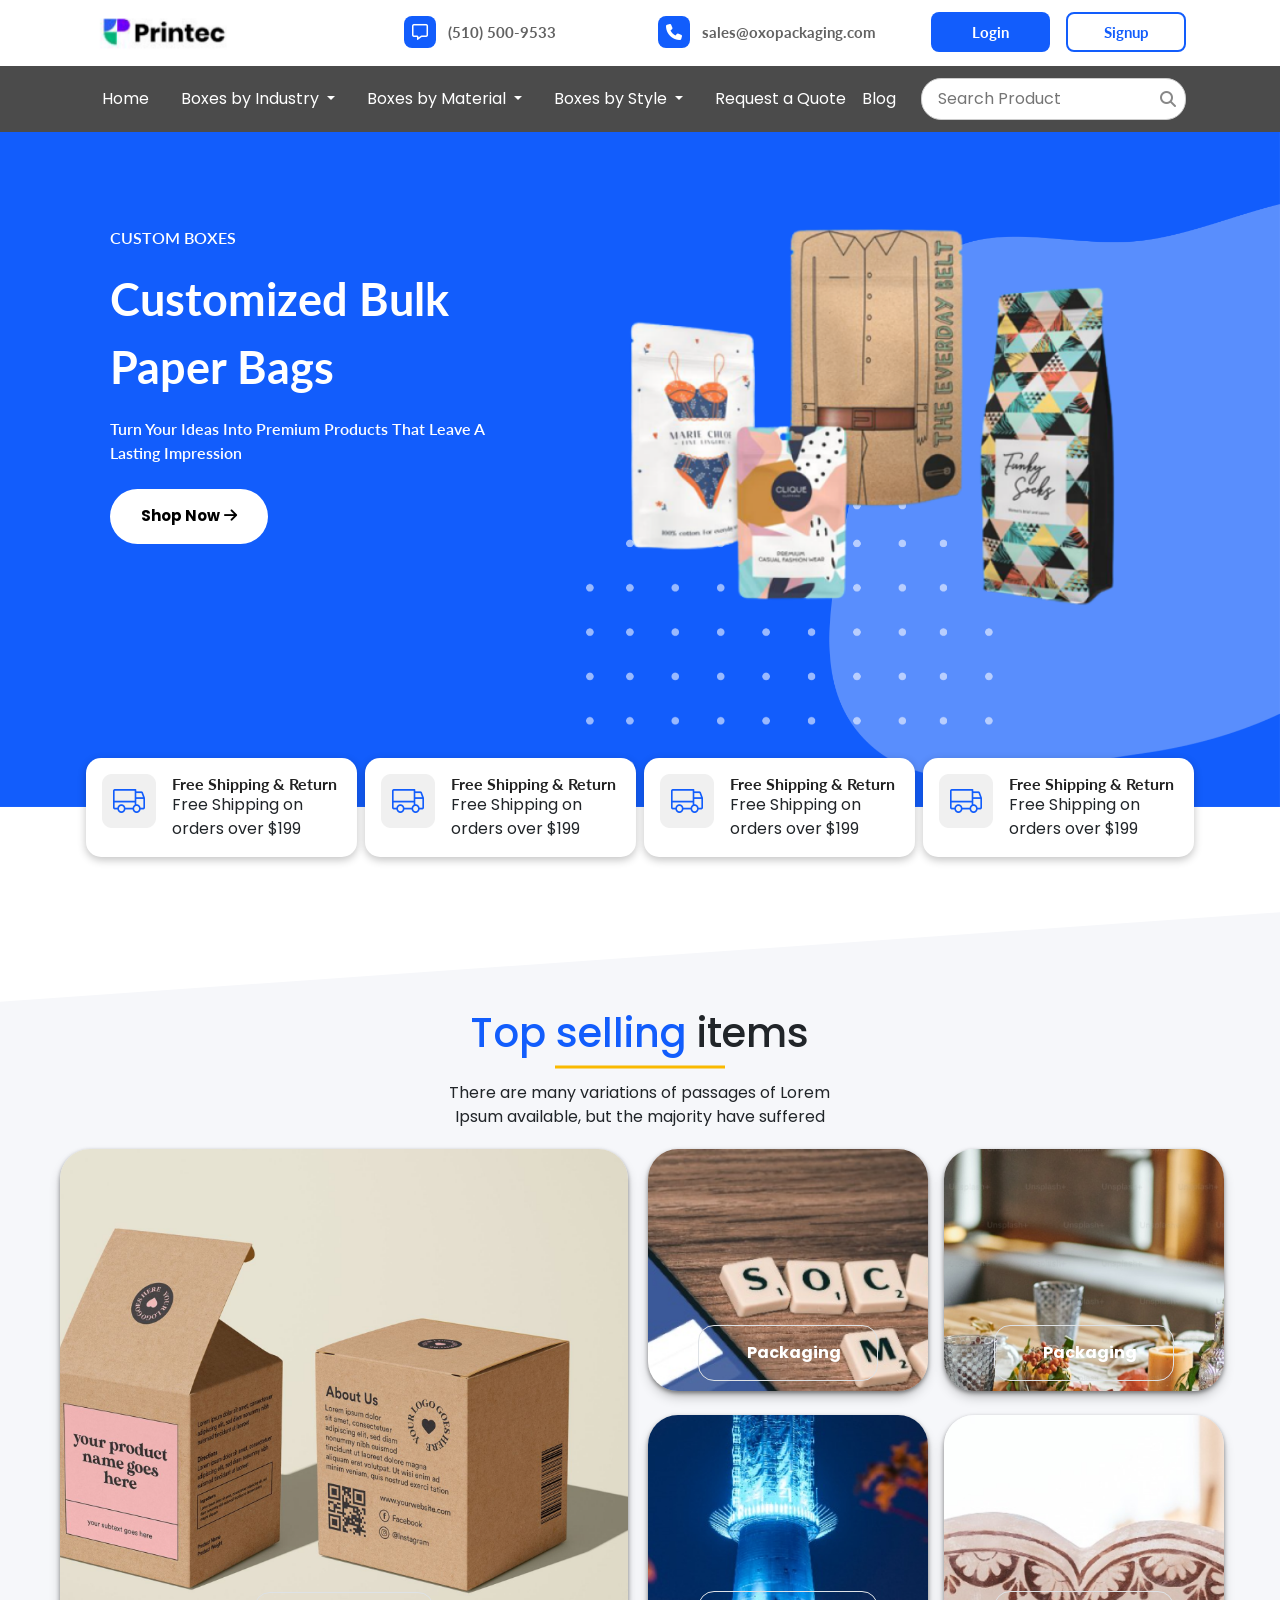
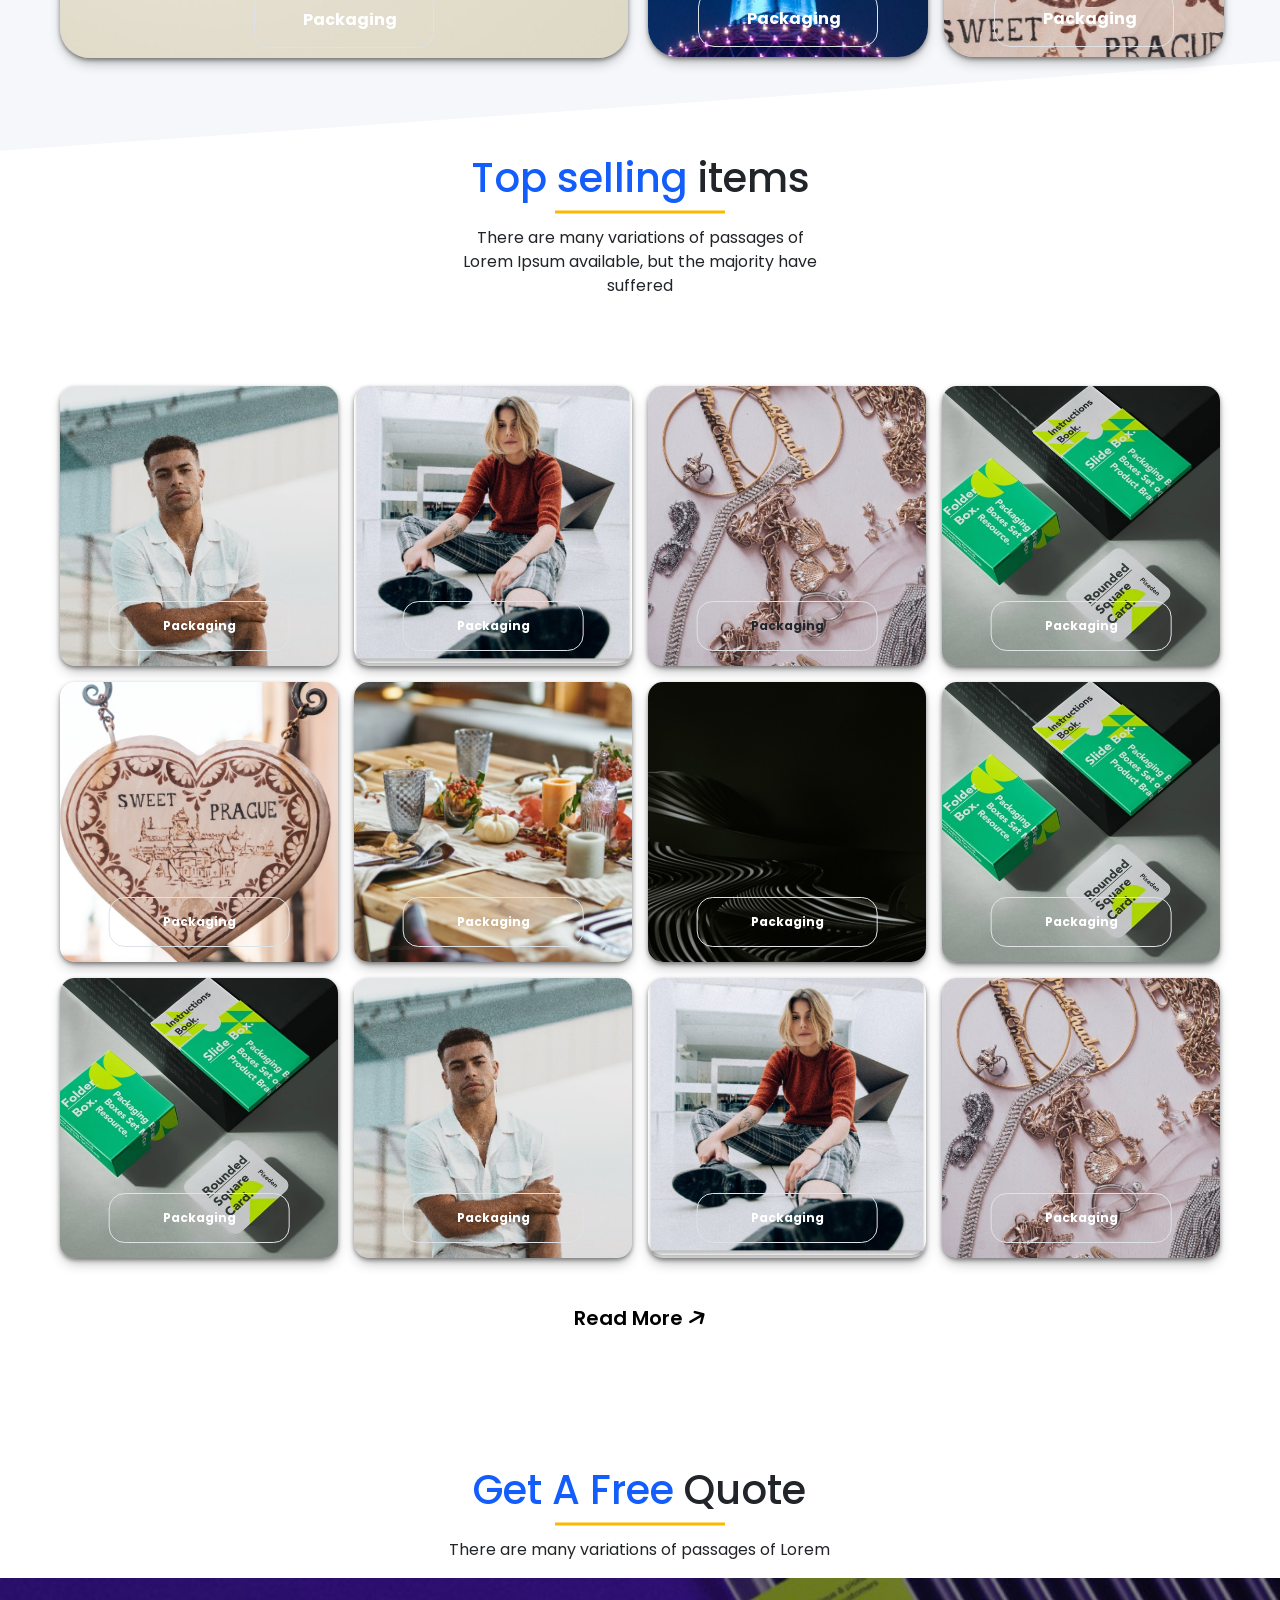
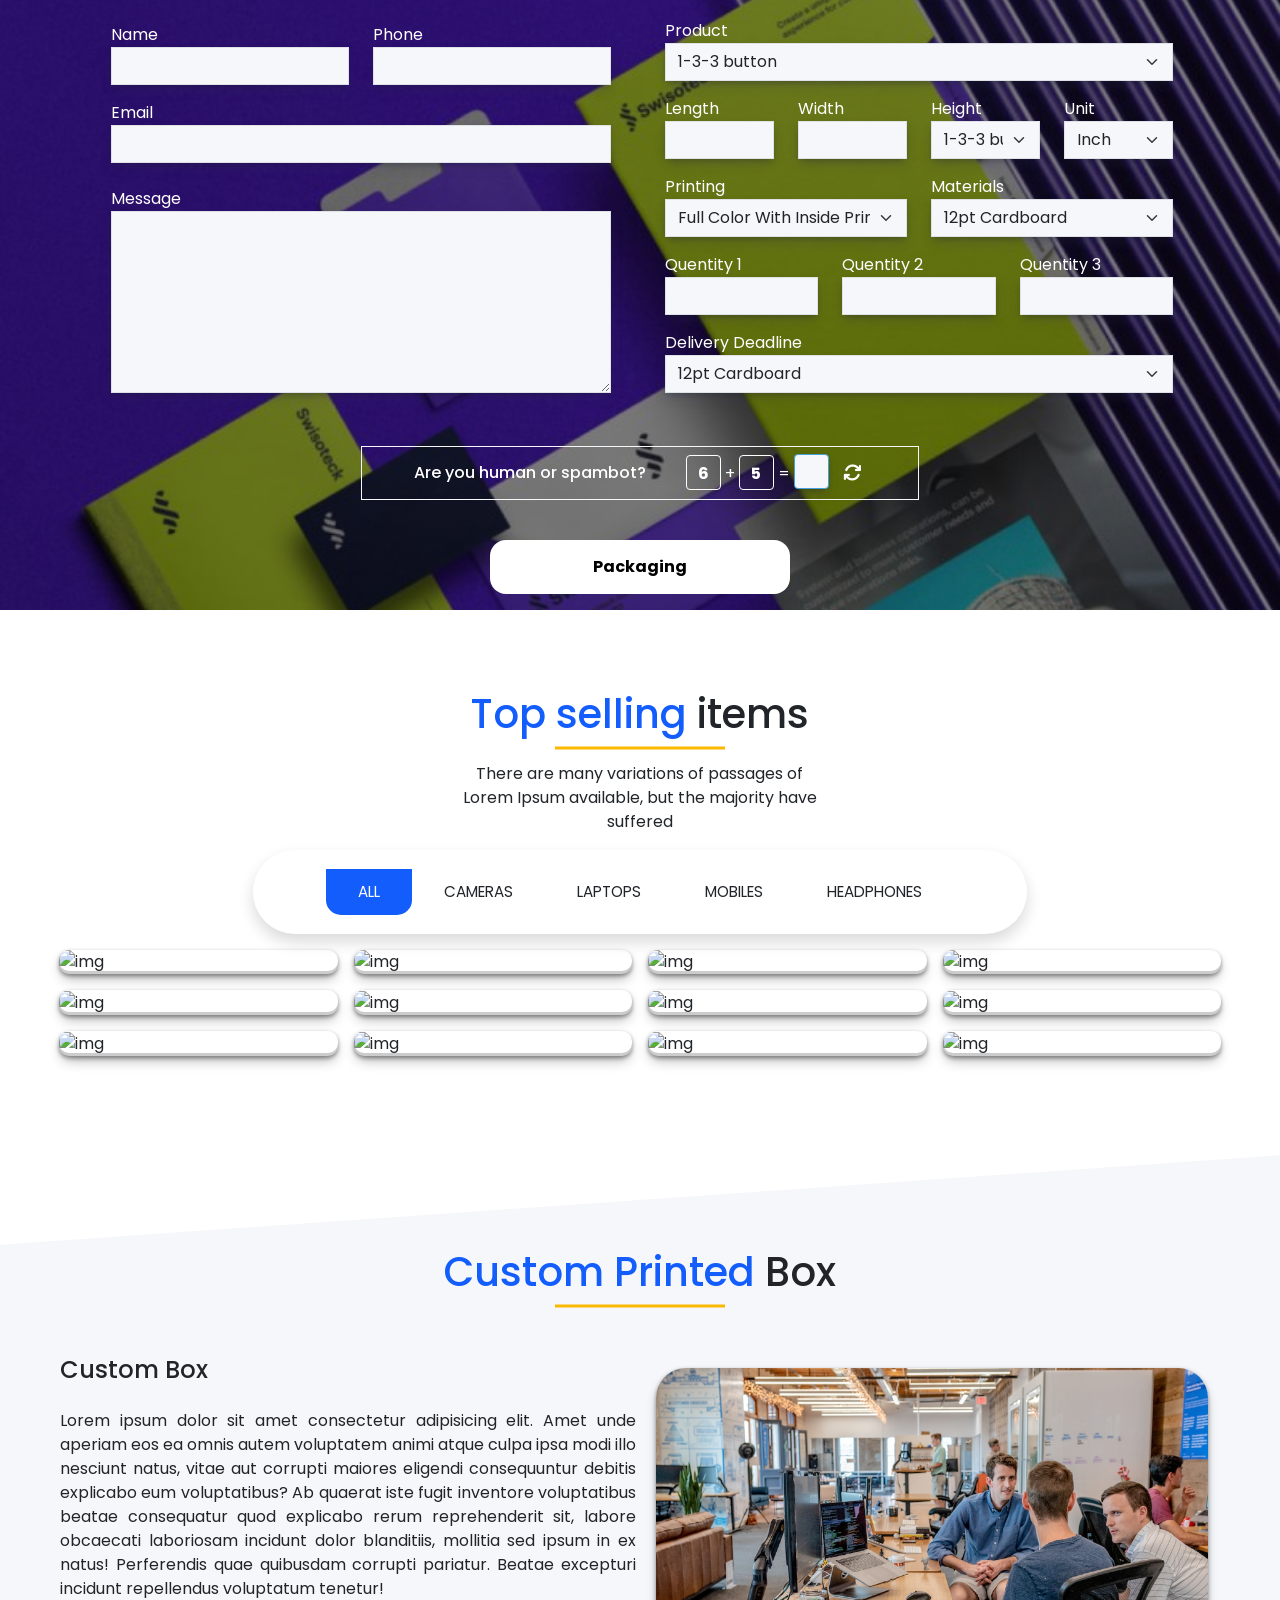
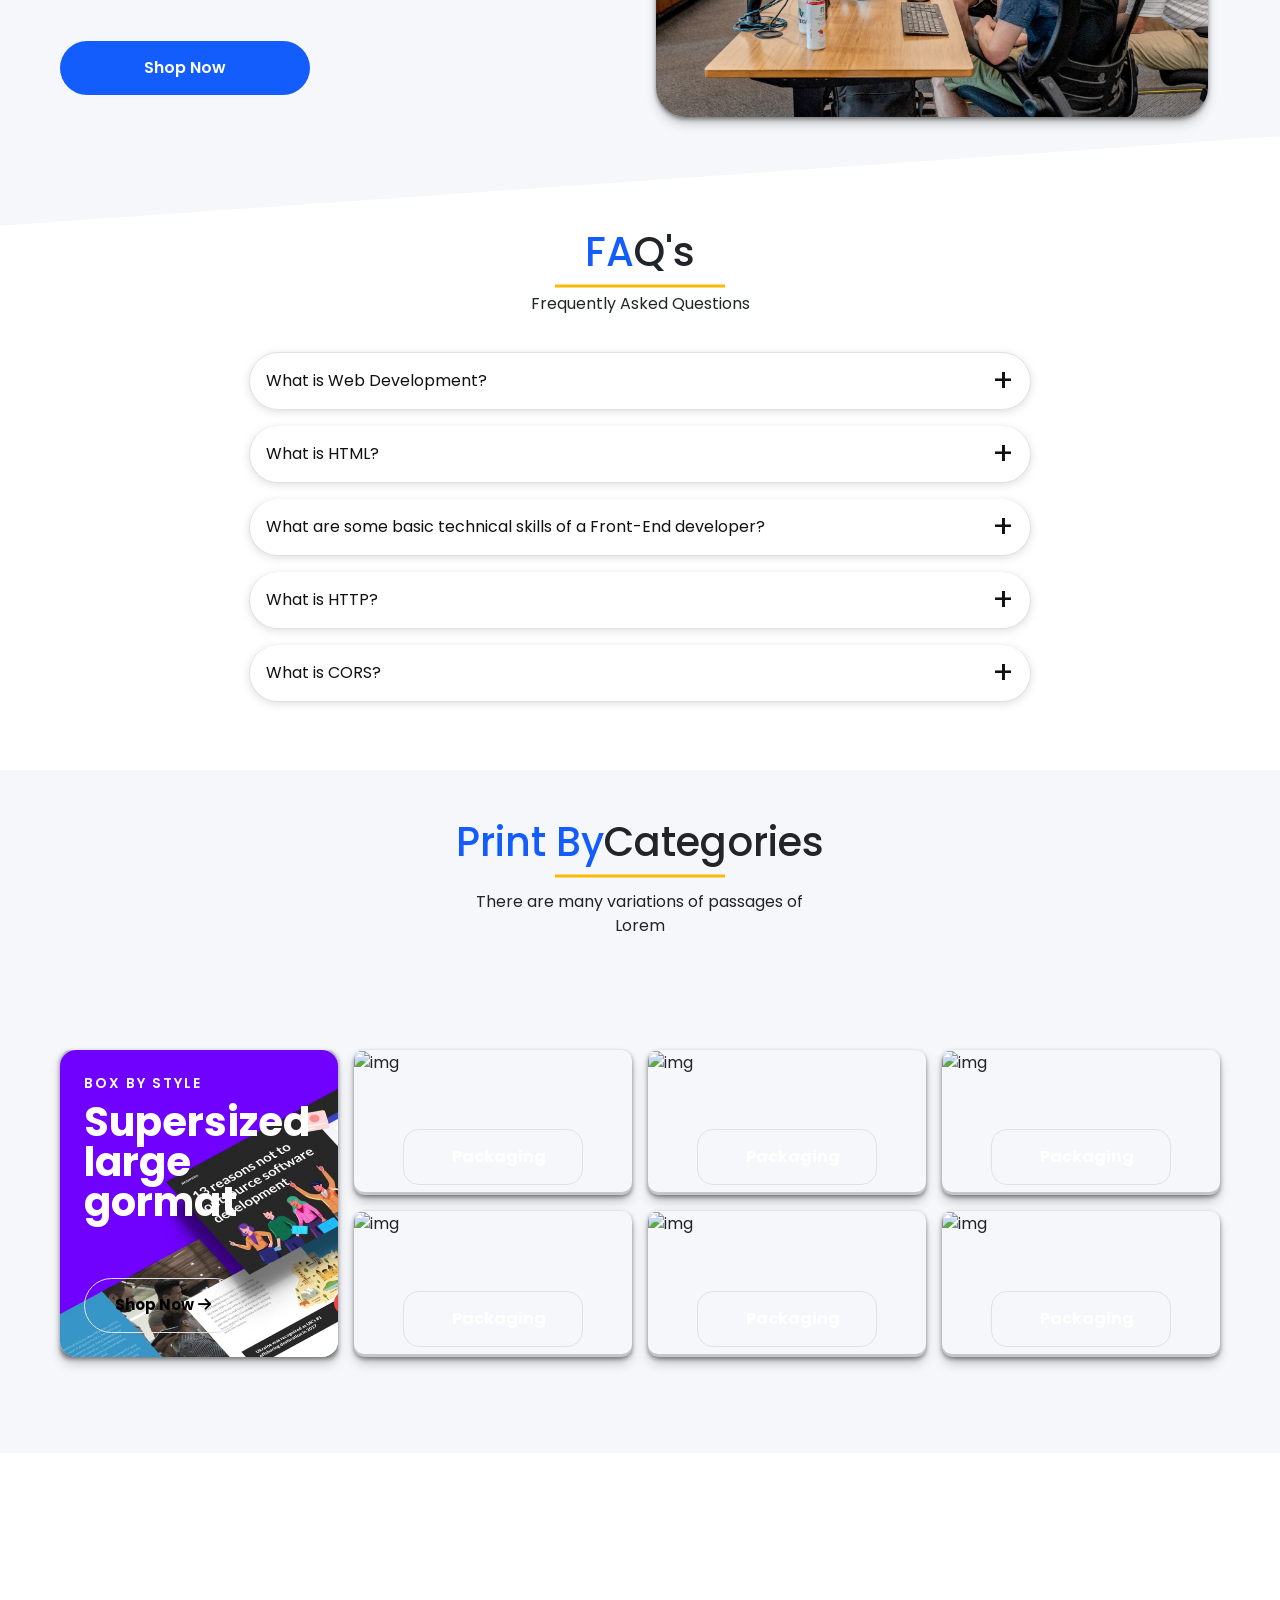
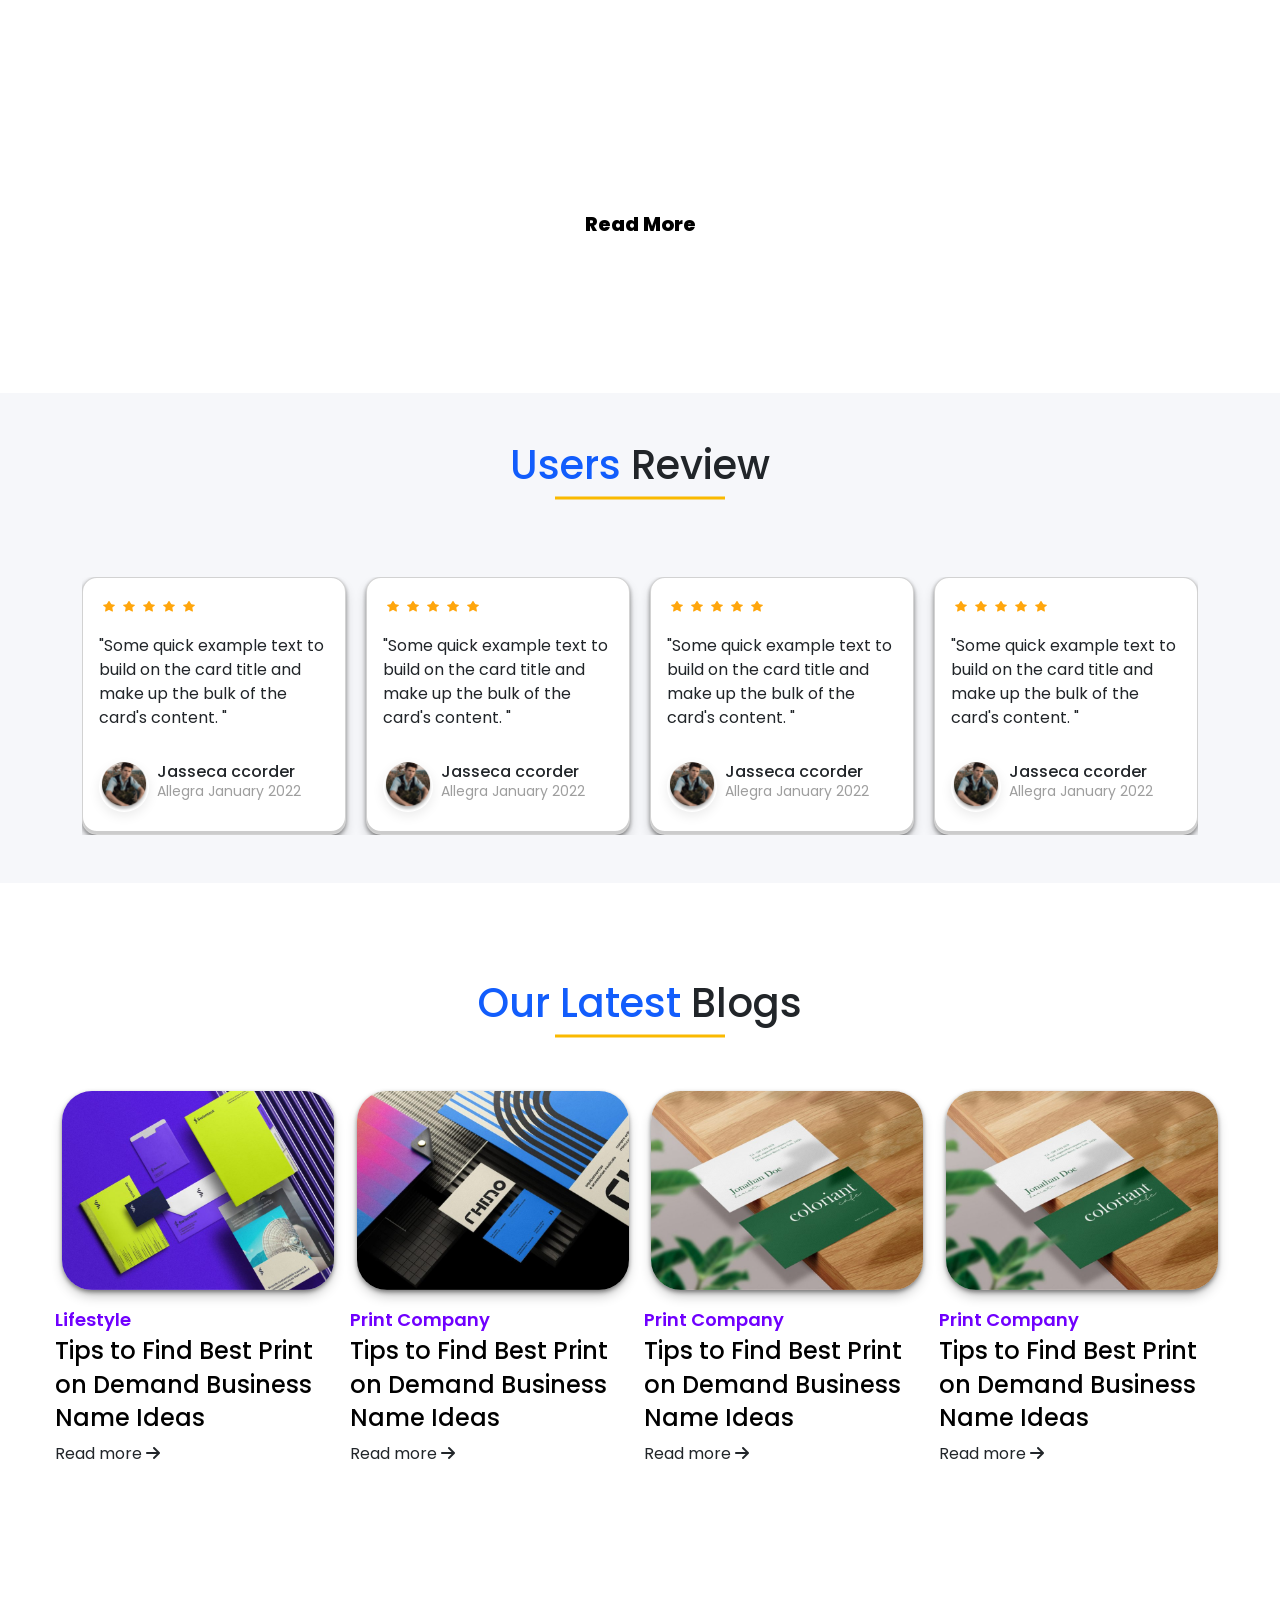
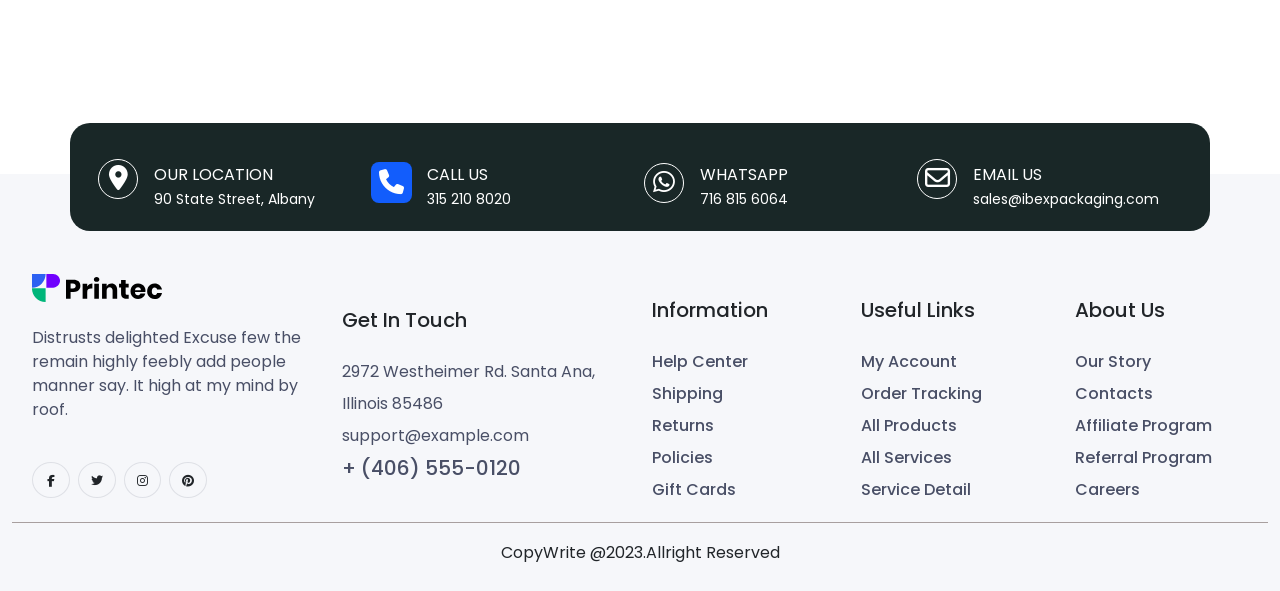
==== commit 01e33a58: "Merge pull request #14 from learningtechcoding/ikram Ikram" ====
--- a/index.html
+++ b/index.html
@@ -561,9 +561,9 @@
       <section class="bg-transparent masterlightsection">
         <div class="container">
           <div class="row p-0 m-0">
-            <div class="col-md-4 mb-3 mb-md-0 p-0 p-md-1">
+            <div class="col-lg-3 col-md-6 mb-3 mb-md-0 p-0 p-md-1">
               <div class="bg-white boxeshome">
-                <div class="d-flex p-3 mb-md-0 mb-5">
+                <div class="d-flex p-3 mb-md-0 mb-md-5">
                   <div>
                     <img src="./asset/img/Group 14.png" alt width="54px" />
                   </div>
@@ -574,9 +574,9 @@
                 </div>
               </div>
             </div>
-            <div class="col-md-4 mb-3 mb-md-0 p-0 p-md-1">
+            <div class="col-lg-3 col-md-6 mb-3 mb-md-0 p-0 p-md-1">
               <div class="bg-white boxeshome">
-                <div class="d-flex p-3 mb-md-0 mb-5">
+                <div class="d-flex p-3 mb-md-0 mb--md-5">
                   <div>
                     <img src="./asset/img/Group 14.png" alt width="54px" />
                   </div>
@@ -587,7 +587,20 @@
                 </div>
               </div>
             </div>
-            <div class="col-md-4 mb-3 mb-md-0 p-0 p-md-1">
+            <div class="col-lg-3 col-md-6 mb-3 mb-md-0 p-0 p-md-1">
+              <div class="bg-white boxeshome">
+                <div class="d-flex p-3">
+                  <div>
+                    <img src="./asset/img/Group 14.png" alt width="54px" />
+                  </div>
+                  <div class="ms-3">
+                    <p class="mb-0 banner-para">Free Shipping & Return</p>
+                    <p class="mb-0">Free Shipping on orders over $199</p>
+                  </div>
+                </div>
+              </div>
+            </div>
+            <div class="col-lg-3 col-md-6 mb-3 mb-md-0 p-0 p-md-1">
               <div class="bg-white boxeshome">
                 <div class="d-flex p-3">
                   <div>
--- a/asset/css/style.css
+++ b/asset/css/style.css
@@ -917,7 +917,7 @@
   padding-top: 100px;
   /* position: relative; */
   background-color: #f6f7fa;
-  border-top: 2px solid black;
+  /* border-top: 2px solid black; */
 }
 
  
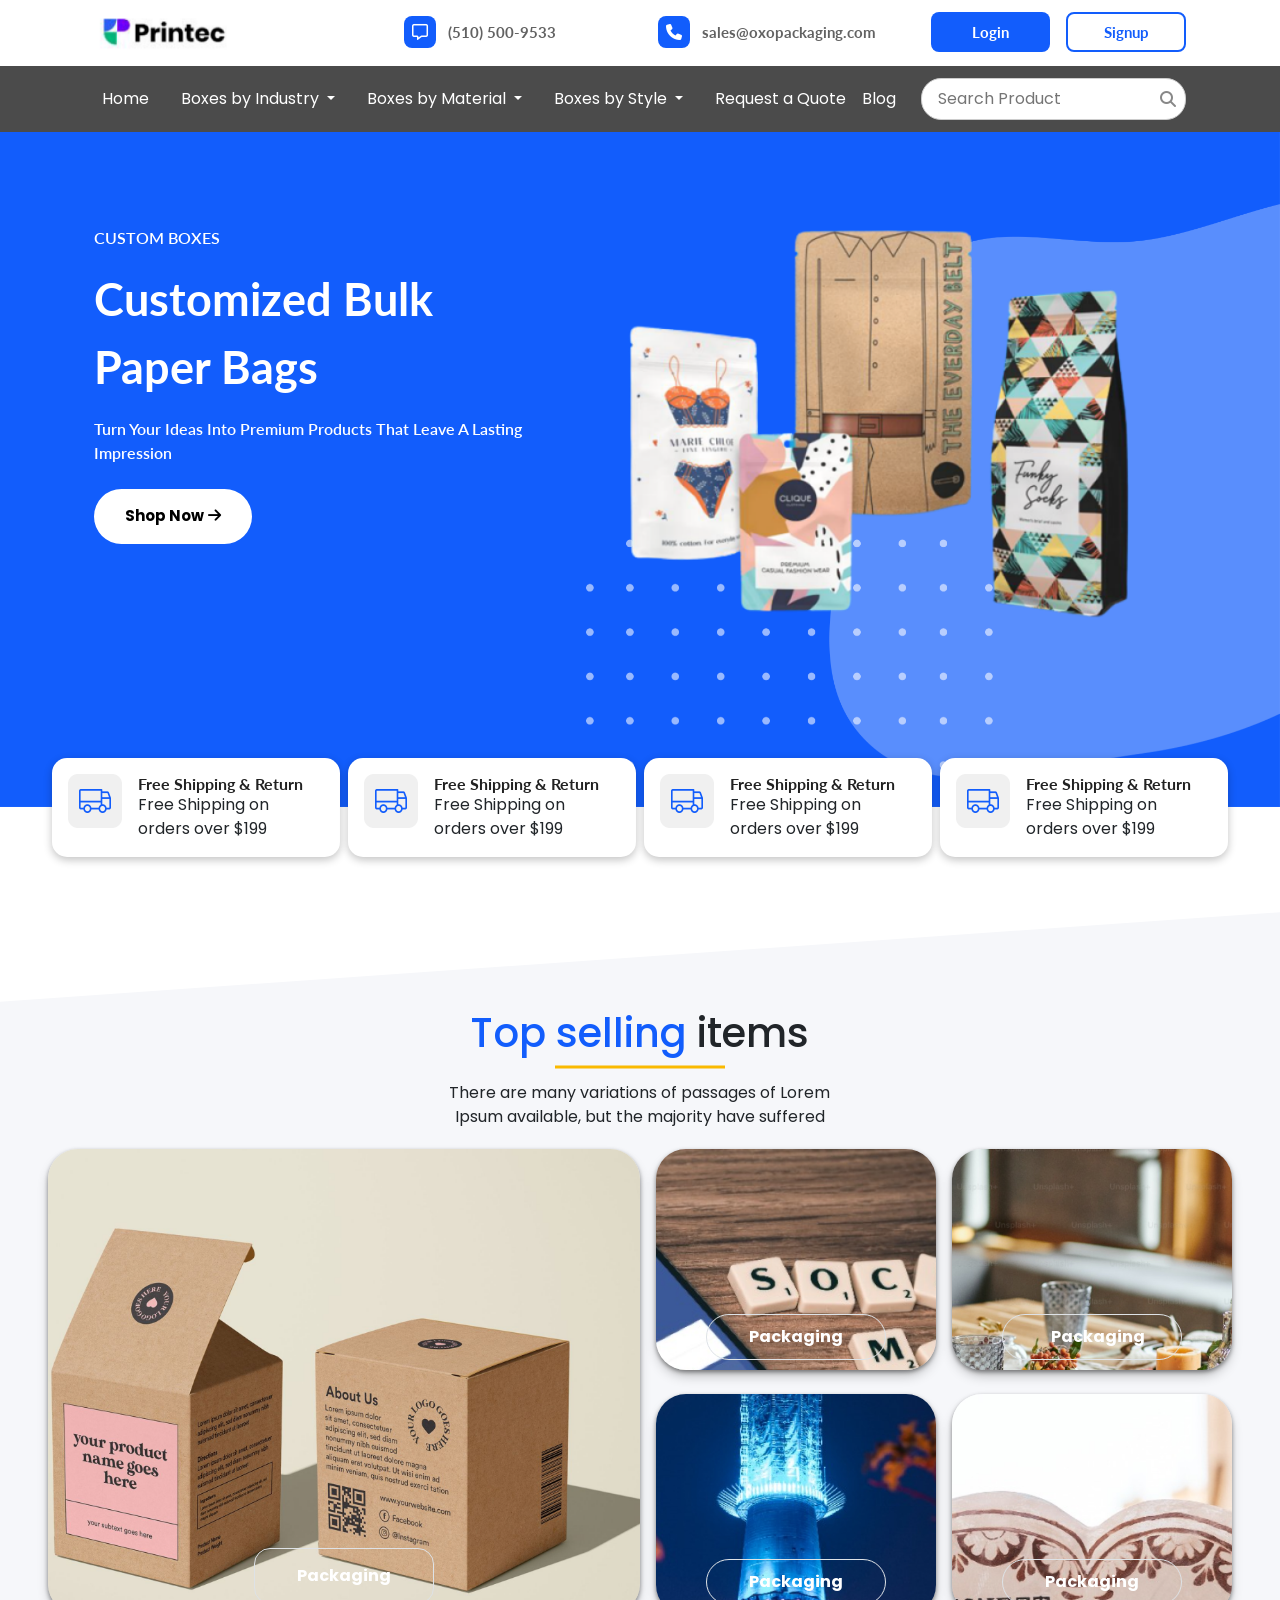
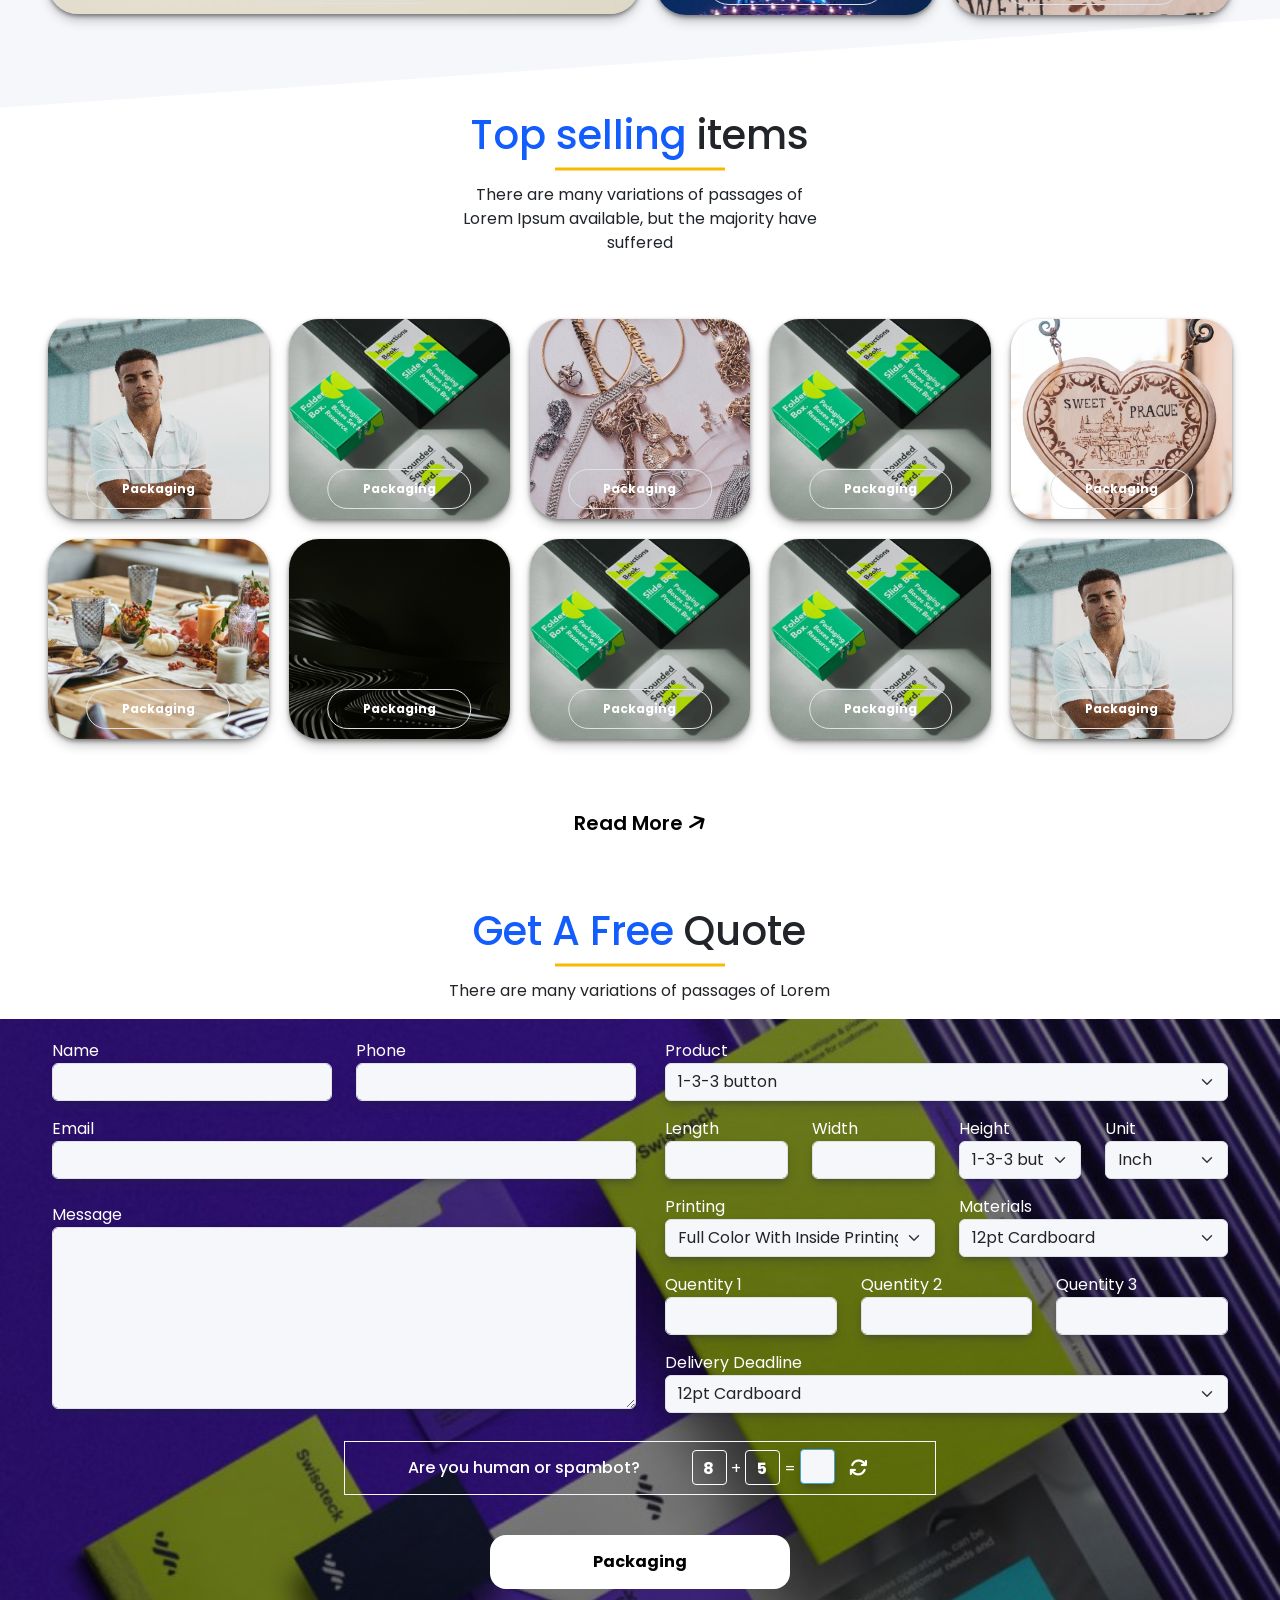
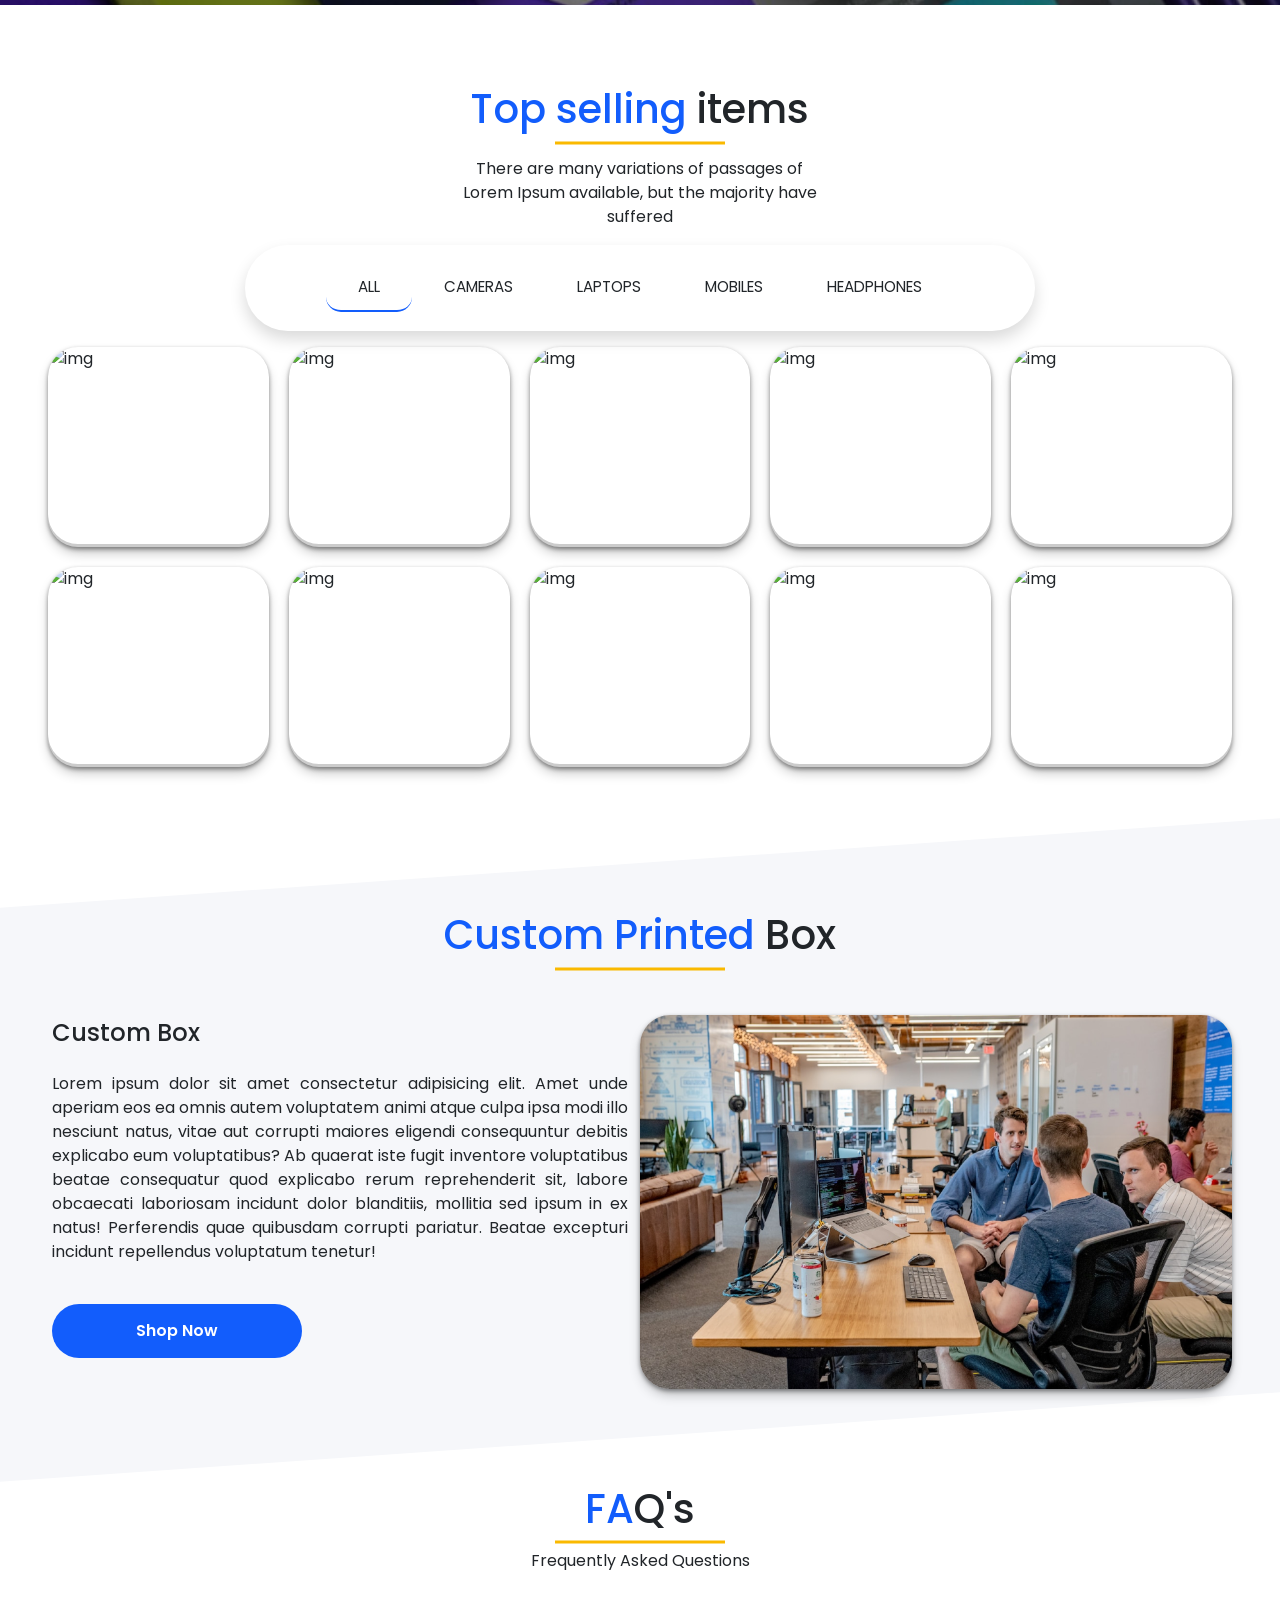
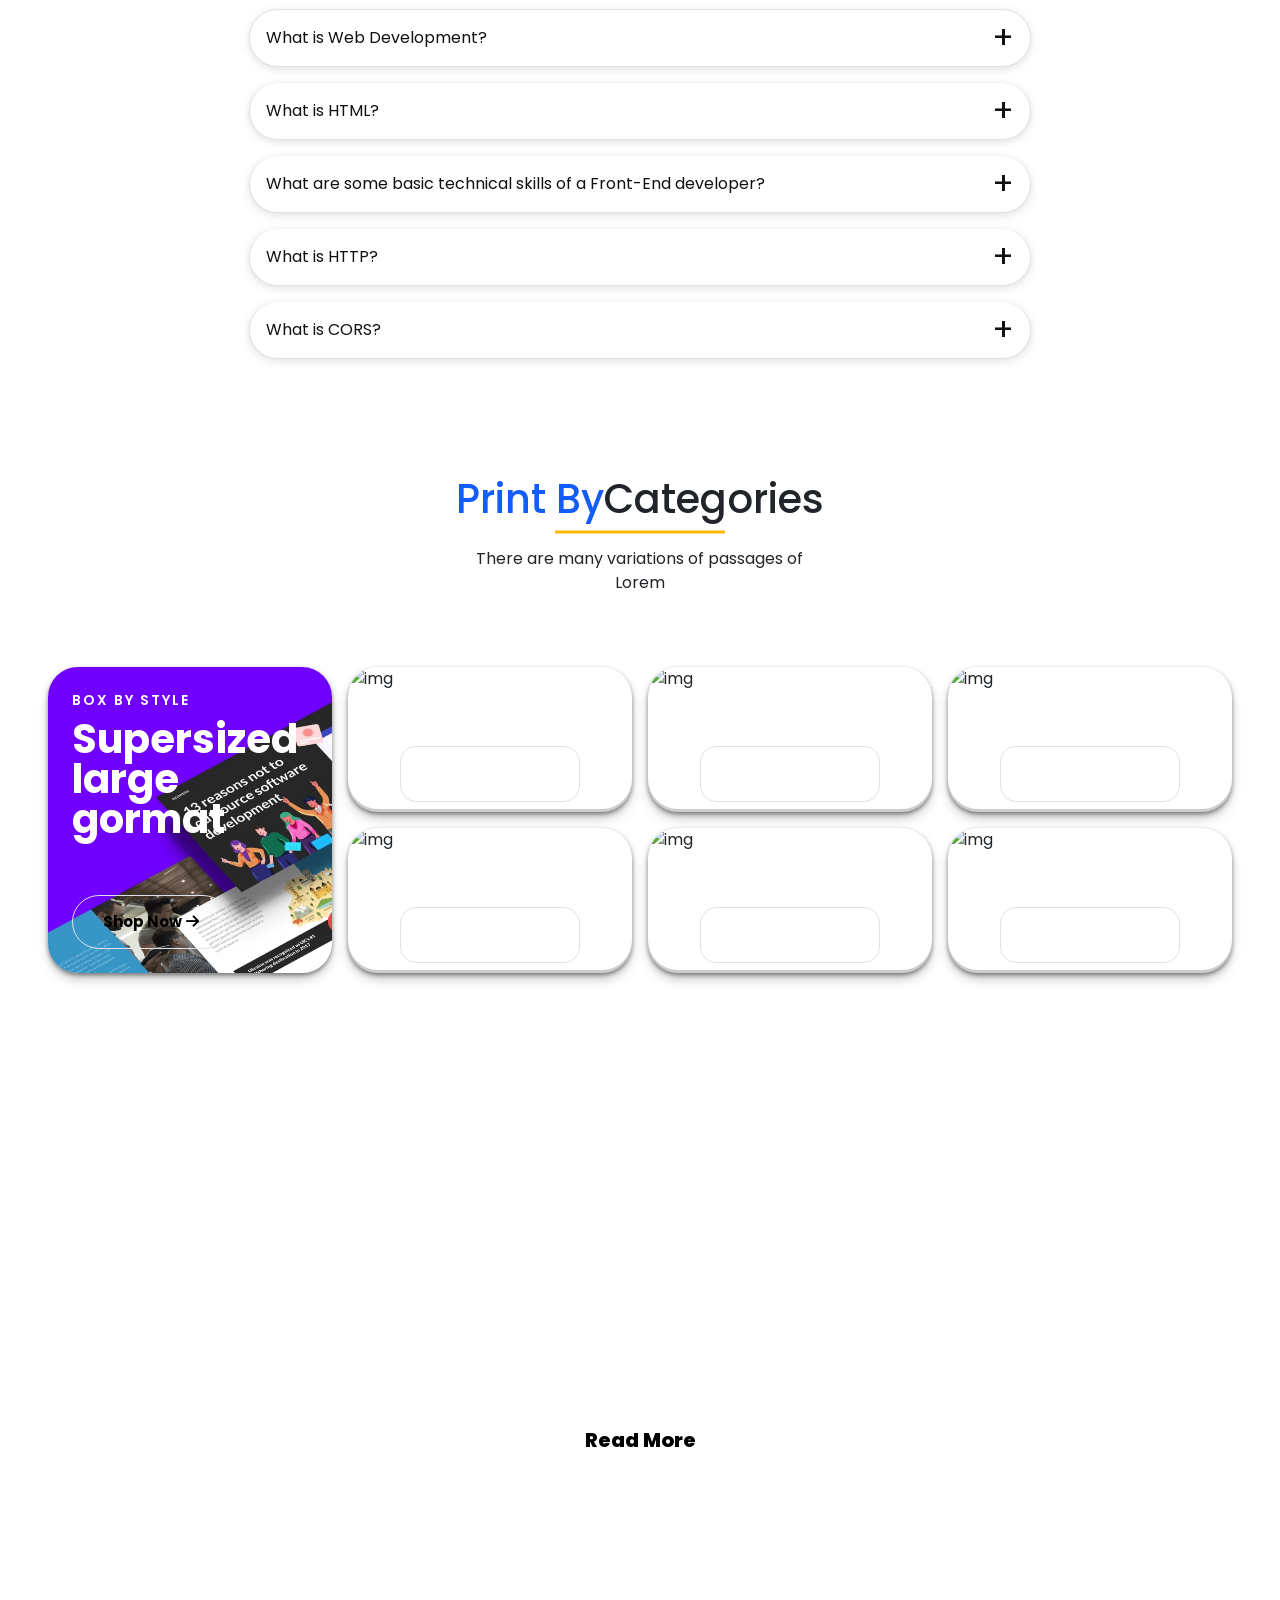
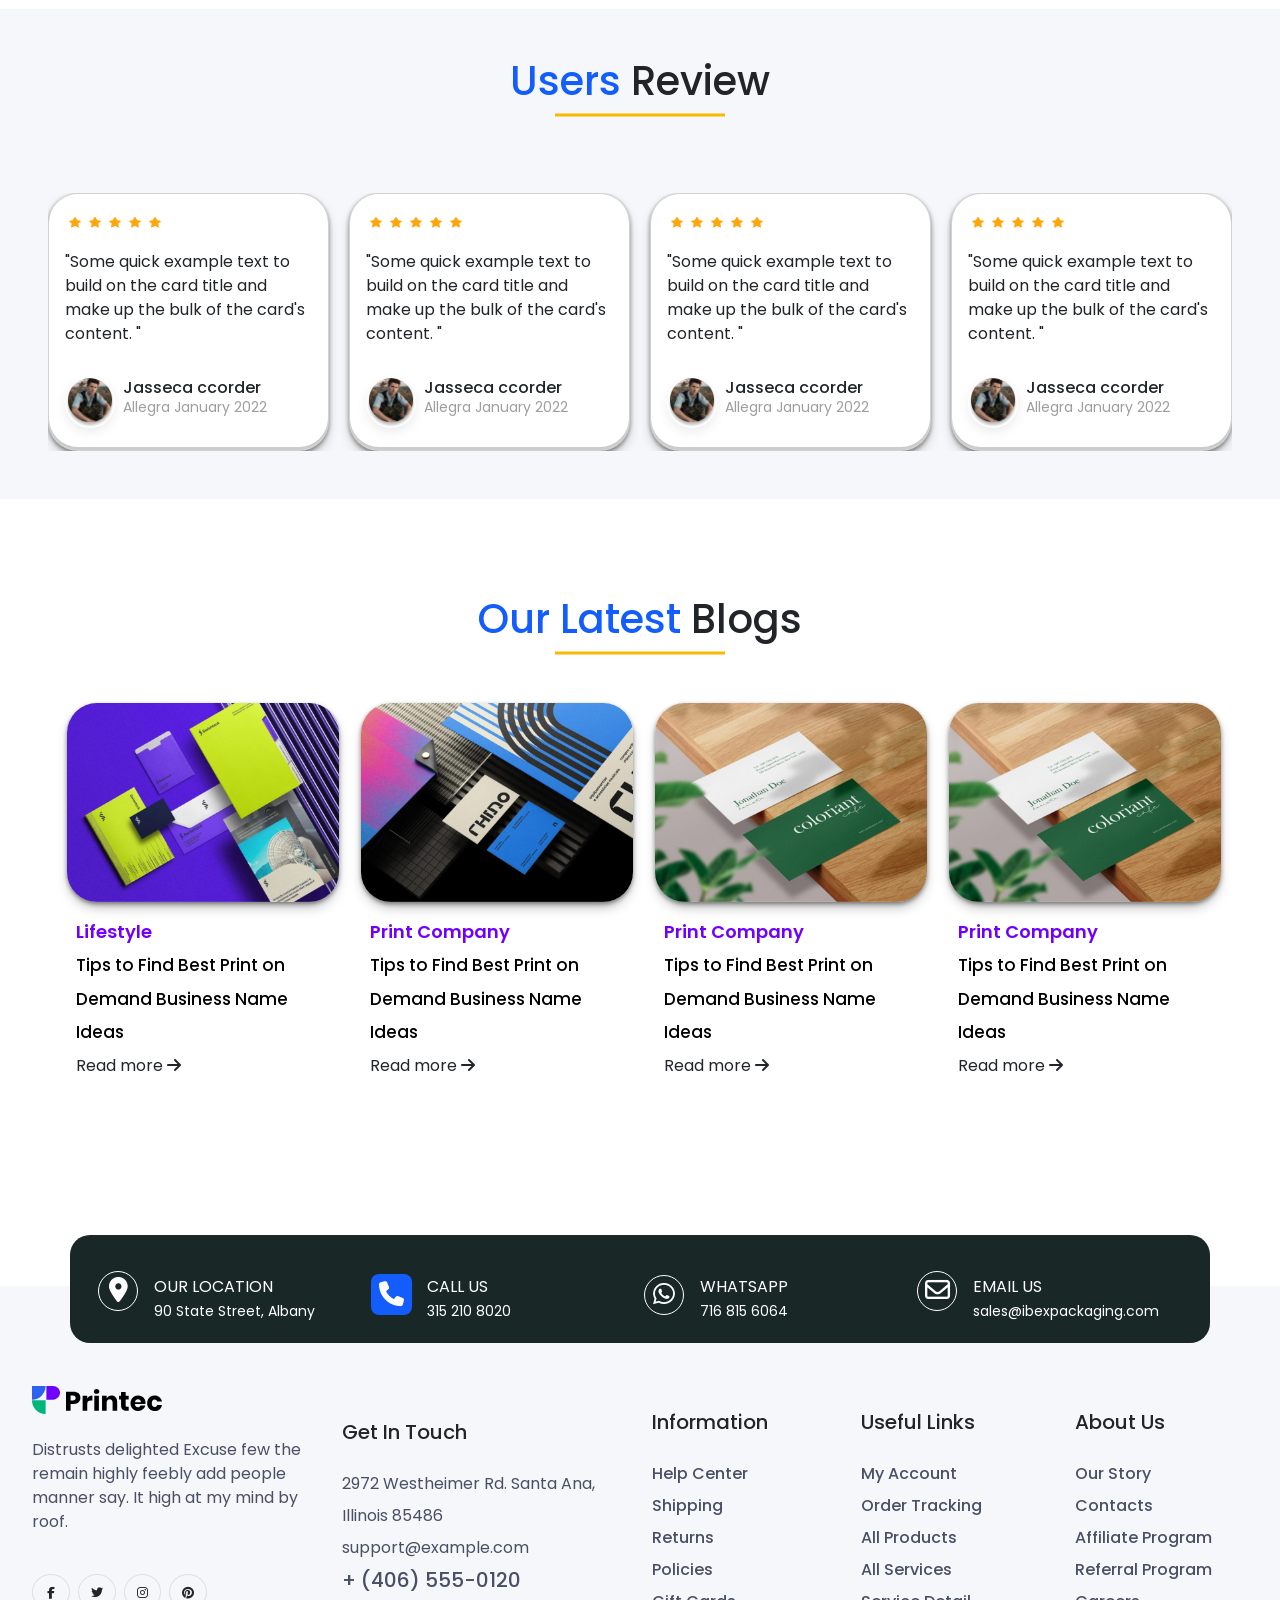
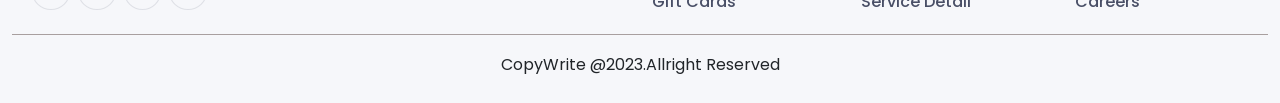
==== commit 21ed1da5: "mainchanges" ====
--- a/index.html
+++ b/index.html
@@ -175,6 +175,18 @@
         opacity: 1 !important;
         transform: translateY(0px) !important;
       }
+
+
+
+      .masterrowgrid{
+        display: grid;
+  grid-template-columns: repeat(auto-fit, minmax(200px, 1fr)); /* Responsive columns */
+  gap: 20px; /* Gap between cards */
+      }
+
+
+    
+
     </style>
   </head>
   <body>
@@ -471,7 +483,7 @@
           <div class="carousel-item active slider-img">
             <section class="bg-banner">
               <div class="container">
-                <div class="row p-0 m-0 p-3">
+                <div class="row p-0 m-0 py-3">
                   <div class="col-lg-5 col-md-6">
                     <div class="Left-col">
                       <p class="para-txt text-white pt-5 pt-6">CUSTOM BOXES</p>
@@ -514,24 +526,25 @@
             </div>
             <div class="custom-carousel-caption">
               <p class="fst-italic">Custom Boxes</p>
-              <h3 class="CS-TXT mb-5 ms-4">Customized bulk paper bags</h3>
+              <h3 class="CS-TXT mb-3 ">Customized bulk paper bags</h3>
               <div class="row p-0 m-0">
-                <div class="col-lg-1"></div>
-                <div class="col-lg-5">
+                 
+                <div class="col-lg-5  p-0 m-0">
                   <button
                     class="btn w-100 btn-lg sec2_custom-button1 mt-2 px-5 py-3 text-nowrap"
                   >
                     Shop Now
                   </button>
                 </div>
-                <div class="col-lg-5">
+                <div class="col-md-1 p-0 m-0"></div>
+                <div class="col-lg-6 p-0 m-0">
                   <button
                     class="btn w-100 btn-lg sec2_custom-button2 mt-2 px-5 py-3 text-nowrap"
                   >
                     Shop Now
                   </button>
                 </div>
-                <div class="col-lg-1"></div>
+                
               </div>
             </div>
           </div>
@@ -559,7 +572,7 @@
       <!--###############> Crousel End <################# -->
 
       <section class="bg-transparent masterlightsection">
-        <div class="container">
+        <div class="px-md-5">
           <div class="row p-0 m-0">
             <div class="col-lg-3 col-md-6 mb-3 mb-md-0 p-0 p-md-1">
               <div class="bg-white boxeshome">
@@ -622,7 +635,7 @@
 
     <section class="py-5 mt-5 topsellingitemsection">
       <div
-        class="container-fluid px-md-5"
+        class="container-fluid p-0 m-0 px-md-5"
         style="transform: skewY(4deg) !important"
       >
         <div class="text-center settingmain">
@@ -639,38 +652,38 @@
           </div>
         </div>
         <div class="row p-0 m-0 ">
-          <div class="col-md-6 mt-3 mt-lg-0 order-2 order-lg-0">
+          <div class="col-md-6 mt-3 mt-lg-0 order-2 order-lg-0  p-0 m-0">
             <div class="img-wrapper">
-              <button class="px-5 btn bg-transparent border border-1 text-white ">Packaging</button>
+              <button class=" btn bg-transparent border border-1 text-white ">Packaging</button>
               <img class="inner-img" src="./asset/img/selling.png" />
             </div>
           </div>
           <div class="col-lg-6 p-0 m-0">
             <div class="row p-0 m-0">
-              <div class="col-md-6 mt-3 mt-lg-0 py-md-0 px-2">
+              <div class="col-md-6 mt-3 mt-lg-0 py-md-0 p-3 pe-0">
                 <div class="img-wrapperiner">
-                  <button class="px-5 btn bg-transparent border border-1 text-white ">Packaging</button>
+                  <button class=" btn bg-transparent border border-1 text-white ">Packaging</button>
                   <img class="inner-img" src="./asset/img/selling2.png" />
                 </div>
               </div>
 
-              <div class="col-md-6 mt-3 mt-lg-0 py-md-0 px-2">
+              <div class="col-md-6 mt-3 mt-lg-0 py-md-0 p-3 pe-0">
                 <div class="img-wrapperiner">
                   <button class="px-5 btn bg-transparent border border-1  text-white ">Packaging</button>
                   <img class="inner-img" src="./asset/img/selling3.png" />
                 </div>
               </div>
 
-              <div class="col-md-6 mt-5 mt-lg-4 py-md-0 px-2">
+              <div class="col-md-6 mt-5 mt-lg-4 py-md-0 p-3 pe-0">
                 <div class="img-wrapperiner">
-                  <button class="px-5 btn bg-transparent border border-1 text-white ">Packaging</button>
+                  <button class=" btn bg-transparent border border-1 text-white ">Packaging</button>
                   <img class="inner-img" src="./asset/img/selling6.png" />
                 </div>
               </div>
 
-              <div class="col-md-6 mt-5 mt-lg-4 py-md-0 px-2">
+              <div class="col-md-6 mt-5 mt-lg-4 py-md-0 p-3 pe-0">
                 <div class="img-wrapperiner">
-                  <button class="px-5 btn bg-transparent border border-1 text-white ">Packaging</button>
+                  <button class=" btn bg-transparent border border-1 text-white ">Packaging</button>
                   <img class="inner-img" src="./asset/img/selling5.png" />
                 </div>
               </div>
@@ -680,8 +693,8 @@
       </div>
     </section>
 
-    <section class="py-5 padOne">
-      <div class="container-fluid">
+    <section class="py-5 padOne px-md-5">
+      <div class="container-fluid p-0 m-0">
         <div class="text-center settingmain">
           <div class="row p-0 m-0">
             <div class="col-md-4"></div>
@@ -696,96 +709,84 @@
           </div>
         </div>
 
-        <div class="row p-0 m-0 py-md-5">
-          <div class="col-lg-3 col-md-4 col-sm-6 mt-3 p-0 p-md-2">
+        <div class="masterrowgrid p-0 m-0 py-md-5">
+          <div class="mastercardgridchild">
             <div class="img-wrapperinersecond">
-              <button class="px-5 btn bg-transparent border border-1 text-white  ">Packaging</button>
+              <button class=" btn bg-transparent border border-1 text-white  ">Packaging</button>
               <img class="inner-imgone" src="./asset/img/selling7.png" />
             </div>
           </div>
 
-          <div class="col-lg-3 col-md-4 col-sm-6 mt-3 p-0 p-md-2">
+          <div class="mastercardgridchild">
             <div class="img-wrapperinersecond">
-              <button class="px-5 btn bg-transparent border border-1 text-white  ">Packaging</button>
-              <img class="inner-imgone" src="./asset/img/selling8.png" />
-            </div>
-          </div>
-
-
-
-          <div class="col-lg-3 col-md-4 col-sm-6 mt-3 p-0 p-md-2">
+              <button class=" btn bg-transparent border border-1 text-white  ">Packaging</button>
+              <img class="inner-imgone" src="./asset/img/textbanner1.jpg" />
+            </div>
+          </div>
+
+
+ 
+
+          <div class="mastercardgridchild">
             <div class="img-wrapperinersecond">
-              <button class="px-5 btn bg-transparent border border-1 ">Packaging</button>
+              <button class=" btn bg-transparent border border-1 text-white  ">Packaging</button>
               <img class="inner-imgone" src="./asset/img/selling9.png" />
             </div>
           </div>
 
-          <div class="col-lg-3 col-md-4 col-sm-6 mt-3 p-0 p-md-2">
+          <div class="mastercardgridchild">
             <div class="img-wrapperinersecond">
-              <button class="px-5 btn bg-transparent border border-1 text-white  ">Packaging</button>
+              <button class=" btn bg-transparent border border-1 text-white  ">Packaging</button>
               <img class="inner-imgone" src="./asset/img/textbanner1.jpg" />
             </div>
           </div>
-          <div class="col-lg-3 col-md-4 col-sm-6 mt-3 mt-lg-0 p-0 p-md-2">
+          <div class="mastercardgridchild">
             <div class="img-wrapperinersecond">
-              <button class="px-5 btn bg-transparent border border-1 text-white  ">Packaging</button>
+              <button class=" btn bg-transparent border border-1 text-white  ">Packaging</button>
               <img class="inner-imgone" src="./asset/img/selling5.png" />
             </div>
           </div>
-          <div class="col-lg-3 col-md-4 col-sm-6 mt-3 mt-lg-0 p-0 p-md-2">
+          <div class="mastercardgridchild">
             <div class="img-wrapperinersecond">
-              <button class="px-5 btn bg-transparent border border-1 text-white  ">Packaging</button>
+              <button class=" btn bg-transparent border border-1 text-white  ">Packaging</button>
               <img class="inner-imgone" src="./asset/img/selling3.png" />
             </div>
           </div>
-          <div class="col-lg-3 col-md-4 col-sm-6 mt-3 mt-lg-0 p-0 p-md-2">
+          <div class="mastercardgridchild">
             <div class="img-wrapperinersecond">
-              <button class="px-5 btn bg-transparent border border-1 text-white  ">Packaging</button>
+              <button class=" btn bg-transparent border border-1 text-white  ">Packaging</button>
               <img class="inner-imgone" src="./asset/img/selling4.png" />
             </div>
           </div>
-          <div class="col-lg-3 col-md-4 col-sm-6 p-0 p-md-2 mt-3 mt-lg-0">
+          <div class="mastercardgridchild">
             <div class="img-wrapperinersecond">
-              <button class="px-5 btn bg-transparent border border-1 text-white  ">Packaging</button>
+              <button class=" btn bg-transparent border border-1 text-white  ">Packaging</button>
               <img class="inner-imgone" src="./asset/img/textbanner1.jpg" />
             </div>
           </div>
-          <div class="col-lg-3 col-md-4 col-sm-6 p-0 p-md-2 mt-3 mt-lg-0">
+          <div class="mastercardgridchild">
             <div class="img-wrapperinersecond">
-              <button class="px-5 btn bg-transparent border border-1 text-white ">Packaging</button>
+              <button class=" btn bg-transparent border border-1 text-white ">Packaging</button>
               <img class="inner-imgone" src="./asset/img/textbanner1.jpg" />
             </div>
           </div>
-          <div class="col-lg-3 col-md-4 col-sm-6 p-0 p-md-2 mt-3 mt-lg-0">
+          <div class="mastercardgridchild">
             <div class="img-wrapperinersecond">
-              <button class="px-5 btn bg-transparent border border-1 text-white ">Packaging</button>
+              <button class=" btn bg-transparent border border-1 text-white ">Packaging</button>
               <img class="inner-imgone" src="./asset/img/selling7.png" />
             </div>
-          </div>
-
-          <div class="col-lg-3 col-md-4 col-sm-6 p-0 p-md-2 mt-3 mt-lg-0">
-            <div class="img-wrapperinersecond">
-              <button class="px-5 btn bg-transparent border border-1 text-white  ">Packaging</button>
-              <img class="inner-imgone" src="./asset/img/selling8.png" />
-            </div>
-          </div>
-
-          <div class="col-lg-3 col-md-4 col-sm-6 p-0 p-md-2 mt-3 mt-lg-0">
-            <div class="img-wrapperinersecond">
-              <button class="px-5 btn bg-transparent border border-1 text-white  ">Packaging</button>
-              <img class="inner-imgone" src="./asset/img/selling9.png" />
-            </div>
-          </div>
-
-          <div class="col-12 py-4 d-flex justify-content-center">
-            <button
-              type="button"
-              class="btn rounded-0 btn-lg btn-block readmorebtn1 px-5"
-            >
-              Read More <i class="fas fa-arrow-right allroset"></i>
-            </button>
-          </div>
-        </div>
+          </div> 
+        </div>
+       <div class="row">
+        <div class=" py-2 d-flex justify-content-center">
+          <button
+            type="button"
+            class="btn rounded-0 btn-lg btn-block readmorebtn1 px-5"
+          >
+            Read More <i class="fas fa-arrow-right allroset"></i>
+          </button>
+        </div>
+       </div>
       </div>
     </section>
 
@@ -802,16 +803,16 @@
         </div>
       </div>
       <div class="mainnewqoute">
-        <div class="container pb-3">
+        <div class=" pb-3 px-md-5">
           <form>
             <div class="row p-0 m-0 newqoute">
               <div class="col-md-6 p-0 p-md-1">
-                <div class="form-row row rowPad">
+                <div class="form-row row ">
                   <div class="form-group col-sm-6 mt-3">
                     <label for="inputEmail4">Name</label>
                     <input
                       type="text"
-                      class="form-control rounded-0"
+                      class="form-control rounded-2"
                       id="inputEmail4"
                     />
                   </div>
@@ -819,7 +820,7 @@
                     <label for="inputPassword4">Phone</label>
                     <input
                       type="number"
-                      class="form-control rounded-0"
+                      class="form-control rounded-2"
                       id="inputPassword4"
                     />
                   </div>
@@ -828,7 +829,7 @@
                     <label for="inputPassword4">Email</label>
                     <input
                       type="email"
-                      class="form-control rounded-0"
+                      class="form-control rounded-2"
                       id="inputPassword4"
                     />
                   </div>
@@ -837,7 +838,7 @@
                     <label for="exampleFormControlTextarea1">Message</label>
 
                     <textarea
-                      class="form-control rounded-0"
+                      class="form-control rounded-2"
                       id="exampleFormControlTextarea1"
                       rows="7"
                     ></textarea>
@@ -850,7 +851,7 @@
                   <div class="form-group col-md-12 mt-3">
                     <label for>Product</label>
                     <select
-                      class="form-select rounded-0"
+                      class="form-select rounded-2"
                       aria-label="Default select example"
                     >
                       <option selected>1-3-3 button</option>
@@ -863,7 +864,7 @@
                     <label for="inputEmail4">Length</label>
                     <input
                       type="text"
-                      class="form-control rounded-0"
+                      class="form-control rounded-2"
                       id="inputEmail4"
                     />
                   </div>
@@ -871,7 +872,7 @@
                     <label for="inputPassword4">Width</label>
                     <input
                       type="email"
-                      class="form-control rounded-0"
+                      class="form-control rounded-2"
                       id="inputPassword4"
                     />
                   </div>
@@ -879,7 +880,7 @@
                   <div class="form-group col-lg-3 col-6 mt-3">
                     <label for>Height</label>
                     <select
-                      class="form-select rounded-0"
+                      class="form-select rounded-2"
                       aria-label="Default select example"
                     >
                       <option selected>1-3-3 button</option>
@@ -891,7 +892,7 @@
                   <div class="form-group col-lg-3 col-6 mt-3">
                     <label for>Unit</label>
                     <select
-                      class="form-select rounded-0"
+                      class="form-select rounded-2"
                       aria-label="Default select example"
                     >
                       <option selected>Inch</option>
@@ -904,7 +905,7 @@
                   <div class="form-group col-md-6 mt-3">
                     <label for>Printing</label>
                     <select
-                      class="form-select rounded-0"
+                      class="form-select rounded-2"
                       aria-label="Default select example"
                     >
                       <option selected>Full Color With Inside Printing</option>
@@ -916,7 +917,7 @@
                   <div class="form-group col-md-6 mt-3">
                     <label for>Materials</label>
                     <select
-                      class="form-select rounded-0"
+                      class="form-select rounded-2"
                       aria-label="Default select example"
                     >
                       <option selected>12pt Cardboard</option>
@@ -930,7 +931,7 @@
                     <label for="inputEmail4">Quentity 1</label>
                     <input
                       type="text"
-                      class="form-control rounded-0"
+                      class="form-control rounded-2"
                       id="inputEmail4"
                     />
                   </div>
@@ -939,7 +940,7 @@
                     <label for="inputEmail4">Quentity 2</label>
                     <input
                       type="text"
-                      class="form-control rounded-0"
+                      class="form-control rounded-2"
                       id="inputEmail4"
                     />
                   </div>
@@ -948,7 +949,7 @@
                     <label for="inputEmail4">Quentity 3</label>
                     <input
                       type="text"
-                      class="form-control rounded-0"
+                      class="form-control rounded-2"
                       id="inputEmail4"
                     />
                   </div>
@@ -957,7 +958,7 @@
                 <div class="form-group col-md-12 mt-3">
                   <label for>Delivery Deadline</label>
                   <select
-                    class="form-select rounded-0"
+                    class="form-select rounded-2"
                     aria-label="Default select example"
                   >
                     <option selected>12pt Cardboard</option>
@@ -1063,7 +1064,7 @@
     <!--################> Get A Qouet End<############## -->
 
     <!--====== Gallery Section  Start ======-->
-    <section id="gallery" class="pb-5 padTwo">
+    <section id="gallery" class="pb-5 px-md-5">
       <div class="py-5">
         <div class="text-center settingmain">
           <div class="row p-0 m-0 p-0 m-0">
@@ -1078,7 +1079,7 @@
             <div class="col-md-4"></div>
           </div>
         </div>
-        <div class="container-fluid p-0 px-md-4">
+        <div class="container-fluid p-0 m-0 p-0 ">
           <!-- Filterable Gallery -->
           <div class="row p-0 m-0">
             <div class="col-md-2"></div>
@@ -1175,21 +1176,7 @@
               />
             </div>
 
-            <div class="gallery_item p-0 mobile">
-              <h3>Embossing</h3>
-              <img
-                src="https://images.unsplash.com/photo-1551355738-1875b6664915?ixlib=rb-1.2.1&ixid=MnwxMjA3fDB8MHxzZWFyY2h8NHx8bW9iaWxlc3xlbnwwfDB8MHx8&auto=format&fit=crop&w=500&q=60"
-                alt="img"
-              />
-            </div>
-
-            <div class="gallery_item p-0 camera">
-              <h3>Embossing</h3>
-              <img
-                src="https://images.unsplash.com/photo-1515197304934-f95872d7156f?ixlib=rb-1.2.1&ixid=MnwxMjA3fDB8MHxwaG90by1wYWdlfHx8fGVufDB8fHx8&auto=format&fit=crop&w=1170&q=80"
-                alt="img"
-              />
-            </div>
+             
           </div>
 
           <!-- Lightbox -->
@@ -1209,8 +1196,8 @@
     </section>
     <!--====== Gallery Section  End ======-->
 
-    <section class="py-5 mt-5  padOne topsellingitemsection">
-      <div class="px-md-3 px-3" style="transform: skewY(4deg) !important">
+    <section class="py-5  padOne topsellingitemsection">
+      <div class="px-md-5 px-3" style="transform: skewY(4deg) !important">
         <div class="text-center settingmain">
           <div class="row p-0 m-0 p-0 m-0">
             <div class="col-md-12 pb-5">
@@ -1225,7 +1212,7 @@
             <div class="settingmain customhead text-justify">
               <h4 class="pb-3">Custom Box</h4>
 
-              <p>
+              <p class="pe-2">
                 Lorem ipsum dolor sit amet consectetur adipisicing elit. Amet
                 unde aperiam eos ea omnis autem voluptatem animi atque culpa
                 ipsa modi illo nesciunt natus, vitae aut corrupti maiores
@@ -1241,7 +1228,7 @@
             </div>
           </div>
 
-          <div class="col-md-6 contentfaqs customimg mt-3 mt-md-0 p-0 p-md-3">
+          <div class="col-md-6 contentfaqs customimg mt-3 mt-md-0 p-0 ">
             <img src="./asset/img/custom1.png" alt />
           </div>
         </div>
@@ -1342,14 +1329,14 @@
     </section>
 
     <!--################> Print By Category Start <###########  -->
-    <section class="pt-5 px-md-5 straightbg">
+    <section class="pt-5 px-md-5">
       <!-- ---------------------section1------------------------ -->
       <!-- topsellingitemsection2 -->
       <!-- style=" 
   transform: skewY(-4deg);" -->
 
       <div>
-        <div class="text-center settingmain pb-md-5">
+        <div class="text-center settingmain pb-md-2">
           <div class="row p-0 m-0">
             <div class="col-md-4"></div>
             <div class="col-md-4">
@@ -1361,12 +1348,12 @@
         </div>
 
         <!-- ---------------------section2------------------------ -->
-        <div class="container-fluid pb-5">
+        <div class="container-fluid p-0 m-0 pb-5">
 
            <!--====== Gallery Section  Start ======-->
     <section id=""  >
       <div class="py-5 ">
-          <div class="row p-0 m-0 gallery_wrapper">
+          <div class="row p-0 m-0 gallery_wrappersecond">
             <div class="gallery_item1 muImage p-0 camera" style="grid-row: span 2;">
               <div class="sect2_bg-img p-4 rounded-4">
                 <img
@@ -1600,7 +1587,7 @@
     <!--################> Print By Category End <#############  -->
 
     <section class>
-      <div class="container-fluid bgFixed position-relative">
+      <div class="container-fluid p-0 m-0 bgFixed position-relative">
         <div class="text-center fixedtext">
           <h3 class="pb-2">Extra 30% OFF Online</h3>
           <h2 class="pb-1">Lorem ipsum dolor sit amet consectetur</h2>
@@ -1627,9 +1614,9 @@
 
         <!-- ---Explore Our Services Banner 2--- -->
         <div class="slider-div mb-5 pb-5">
-          <div class="container swiper border-8">
+          <div class=" swiper border-8 px-md-5">
             <div class="row p-0 m-0 m-0 topic-card slider-bg-cl">
-              <div class="col-lg-12 col-12">
+              <div class="col-lg-12 col-12 p-0 m-0">
                 <div class="slide-container">
                   <div class="card-wrapper swiper-wrapper">
                     <div class="topic_card swiper-slide">
@@ -2328,7 +2315,7 @@
     </section>
     <!--#################> Client Reviews End  <##################-->
 
-    <section class="py-5 my-5">
+    <section class="pt-5 mt-5">
       <!-- ------------------------------Section3----------------------------- -->
 
       <div class="text-center settingmain pb-5">
@@ -2341,9 +2328,9 @@
         </div>
       </div>
 
-      <div class="container-fluid pb-5 padThree">
-        <div class="row p-0 m-0 px-md-3 p-0 p-md-1">
-          <div class="col-lg-3 col-md-12 col-sm-12 p-0 p-md-1">
+      <div class="container-fluid p-0 m-0 pb-5 px-md-5" >
+        <div class="row p-0 m-0  p-0 p-md-1">
+          <div class="col-lg-3 col-md-12 col-sm-12 p-0 ps-md-2">
             <div class="card Card-FB mb-3">
               <div class="img-container">
                 <img
@@ -2365,7 +2352,7 @@
                 </div>
               </div>
             </div>
-            <div class="post-content">
+            <div class="post-content px-3">
               <div class>
                 <div class>
                   <span class></span
@@ -2393,7 +2380,7 @@
               </div>
             </div>
           </div>
-          <div class="col-lg-3 col-md-12 col-sm-12 p-0 p-md-1">
+          <div class="col-lg-3 col-md-12 col-sm-12 p-0 ps-md-2">
             <div class="card Card-FB mb-3">
               <div class="img-container">
                 <img
@@ -2415,7 +2402,7 @@
                 </div>
               </div>
             </div>
-            <div class="post-content">
+            <div class="post-content px-3">
               <div class>
                 <div class>
                   <span class></span
@@ -2443,7 +2430,7 @@
               </div>
             </div>
           </div>
-          <div class="col-lg-3 col-md-12 col-sm-12 p-0 p-md-1">
+          <div class="col-lg-3 col-md-12 col-sm-12 p-0 ps-md-2">
             <div class="card Card-FB mb-3">
               <div class="img-container">
                 <img
@@ -2465,7 +2452,7 @@
                 </div>
               </div>
             </div>
-            <div class="post-content">
+            <div class="post-content px-3">
               <div class>
                 <div class>
                   <span class></span
@@ -2493,7 +2480,7 @@
               </div>
             </div>
           </div>
-          <div class="col-lg-3 col-md-12 col-sm-12 p-0 p-md-1">
+          <div class="col-lg-3 col-md-12 col-sm-12 p-0 ps-md-2">
             <div class="card Card-FB mb-3">
               <div class="img-container">
                 <img
@@ -2515,7 +2502,7 @@
                 </div>
               </div>
             </div>
-            <div class="post-content">
+            <div class="post-content px-3">
               <div class>
                 <div class>
                   <span class></span
@@ -2613,12 +2600,11 @@
       <!-- footerTop ends  -->
 
       <!-- footer starts  -->
-      <footer class="footer mt-5 container-fluid">
+      <footer class="footer mt-5 container-fluid pt-5" style="padding-top: 100px !important;">
         <div class="footerContent row mx-md-2 d-flex flex-wrap">
           <!-- Footer Info -->
           <div
-            class="footerInfo col-12 col-md-6 col-lg-3 d-flex flex-column gap-4 mb-4 align-items-start"
-          >
+            class="footerInfo col-12 col-md-6 col-lg-3 d-flex flex-column gap-4 mb-4 align-items-start">
             <div class="footerInfoLogo">
               <img src="./asset/img/Logo.svg" alt="Logo" />
             </div>
--- a/asset/css/style.css
+++ b/asset/css/style.css
@@ -145,6 +145,7 @@
   overflow: hidden;
   border-radius: 30px;
   position: relative;
+  height: 221px;
   box-shadow: rgba(0, 0, 0, 0.4) 0px 2px 4px,
     rgba(0, 0, 0, 0.3) 0px 7px 13px -3px, rgba(0, 0, 0, 0.2) 0px -3px 0px inset;
 }
@@ -156,11 +157,11 @@
   height: 515px !important;
 }
 
-@media (min-width: 992px) {
+/* @media (min-width: 992px) {
   .img-wrapperiner {
     height: 242px;
   }
-}
+} */
 
 @media (max-width: 992px) {
   .img-wrapperiner {
@@ -203,16 +204,16 @@
 
   left: 50%;
   transform: translate(-50%, -0%);
-  border-radius: 1rem 1rem 1rem 1rem !important;
+  border-radius: 30px;
   background-color: White;
   border: none;
   font-family: "Poppins", sans-serif;
   font-weight: 700;
-  padding-top: 15px;
+  padding-top: 10px;
   width: 180px;
   text-wrap: nowrap;
 
-  padding-bottom: 15px;
+  padding-bottom: 10px;
 }
 
 .img-wrapperiner:hover button {
@@ -224,11 +225,11 @@
 
 .img-wrapperinersecond {
   overflow: hidden;
-  border-radius: 15px;
+  border-radius: 30px;
   position: relative;
   box-shadow: rgba(0, 0, 0, 0.4) 0px 2px 4px,
     rgba(0, 0, 0, 0.3) 0px 7px 13px -3px, rgba(0, 0, 0, 0.2) 0px -3px 0px inset;
-  height: 280px;
+  height: 200px;
 }
 
 .img-wrapperinersmall {
@@ -255,8 +256,9 @@
   border: none;
   font-family: "Poppins", sans-serif;
   font-weight: 700;
-  padding: 15px 0px;
-  border-radius: 1rem !important;
+  padding: 10px 0px;
+
+  border-radius: 30px;
   width: 65%;
   font-size: 12px;
 }
@@ -374,9 +376,7 @@
 
 .gallery_tabs li.active,
 .gallery_tabs li:hover {
-  background-color: var(--main-color);
-  color: #fff;
-
+  border-bottom:2px solid   var(--main-color);
   border-radius: 15px;
 
   border-top-left-radius: 0px;
@@ -384,15 +384,25 @@
 }
 
 .gallery_wrapper {
+  /* display: grid;
+  grid-template-columns: repeat(4, 1fr);
+  gap: 1rem; */
+
+  display: grid;
+  grid-template-columns: repeat(auto-fit, minmax(200px, 1fr)); /* Responsive columns */
+  gap: 20px; /* Gap between cards */
+      
+
+  /* margin-top: 4rem; */
+}
+.gallery_wrappersecond{
   display: grid;
   grid-template-columns: repeat(4, 1fr);
   gap: 1rem;
-
-  /* margin-top: 4rem; */
 }
 
 @media (max-width: 768px) {
-  .gallery_wrapper {
+  .gallery_wrappersecond {
     grid-template-columns: repeat(3, 1fr);
     gap: 0.5rem;
   }
@@ -414,31 +424,32 @@
 }
 
 @media (max-width: 554px) {
-  .gallery_wrapper {
+  .gallery_wrappersecond {
     grid-template-columns: repeat(2, 1fr);
     gap: 0.5rem;
   }
 }
 
 @media (max-width: 430px) {
-  .gallery_wrapper {
+  .gallery_wrappersecond {
     grid-template-columns: repeat(1, 1fr);
     gap: 0.5rem;
   }
 }
 
 .gallery_item {
-  border-radius: 10px;
+  border-radius: 30px;
   cursor: pointer;
   overflow: hidden;
   position: relative;
+  height: 200px;
 
   box-shadow: rgba(0, 0, 0, 0.4) 0px 2px 4px,
     rgba(0, 0, 0, 0.3) 0px 7px 13px -3px, rgba(0, 0, 0, 0.2) 0px -3px 0px inset;
 }
 
 .gallery_item1 {
-  border-radius: 10px;
+  border-radius: 30px;
   cursor: pointer;
   overflow: hidden;
   position: relative;
@@ -451,6 +462,7 @@
   position: absolute;
   bottom: 20px;
   left: 10px;
+  font-size: 20px !important;
   color: White;
 }
 
@@ -770,7 +782,7 @@
 
 .card {
   background: #fff;
-  border-radius: 15px;
+  border-radius: 30px;
   box-shadow: rgba(0, 0, 0, 0.4) 0px 2px 4px,
     rgba(0, 0, 0, 0.3) 0px 7px 13px -3px, rgba(0, 0, 0, 0.2) 0px -3px 0px inset;
 }
@@ -1305,7 +1317,7 @@
   overflow: hidden;
   border-radius: 30px;
   position: relative;
-  height: 509px;
+  height: 465px;
 
   box-shadow: rgba(0, 0, 0, 0.4) 0px 2px 4px,
     rgba(0, 0, 0, 0.3) 0px 7px 13px -3px, rgba(0, 0, 0, 0.2) 0px -3px 0px inset;
@@ -1413,9 +1425,9 @@
 .giftBg {
   /* background-color:  #eff8ff !important; */
 }
-.padOne{
+/* .padOne{
   padding-inline: 40px !important;
-}
+} */
 .padTwo{
   padding-inline: 35px !important;
 }
@@ -1492,9 +1504,9 @@
   .cardHeight {
     height: 100% !important;
   }
-  .padOne{
+  /* .padOne{
     padding-inline: 10px !important;
-  }
+  } */
   .padTwo{
     padding-inline: 23px !important;
   }
--- a/asset/css/mainhome.css
+++ b/asset/css/mainhome.css
@@ -209,12 +209,12 @@
 }
 .custom-carousel-caption {
     position: absolute;
-    top:50%; /* Position at the vertical center of the image */
-    left: 50%; /* Position at the horizontal center of the image */
-    transform: translate(-50%, -50%); /* Center the caption */
-    padding: 10px;
+    top:35%; /* Position at the vertical center of the image */
+    left: 5%; /* Position at the horizontal center of the image */
+   
+    
     color: #fff;
-    text-align: center; /* Center the text horizontally */
+   
     z-index: 1;
 }
 
--- a/asset/css/test.css
+++ b/asset/css/test.css
@@ -15,7 +15,7 @@
 }
 
 .rowPad {
-    padding: 25px !important;
+    padding-left: 25px !important;
 }
 
 
@@ -189,7 +189,7 @@
 
 .cont_sec_3 {
     color: black;
-    font-size: 24px;
+    font-size: 17px;
 }
 
 .Card-FB {
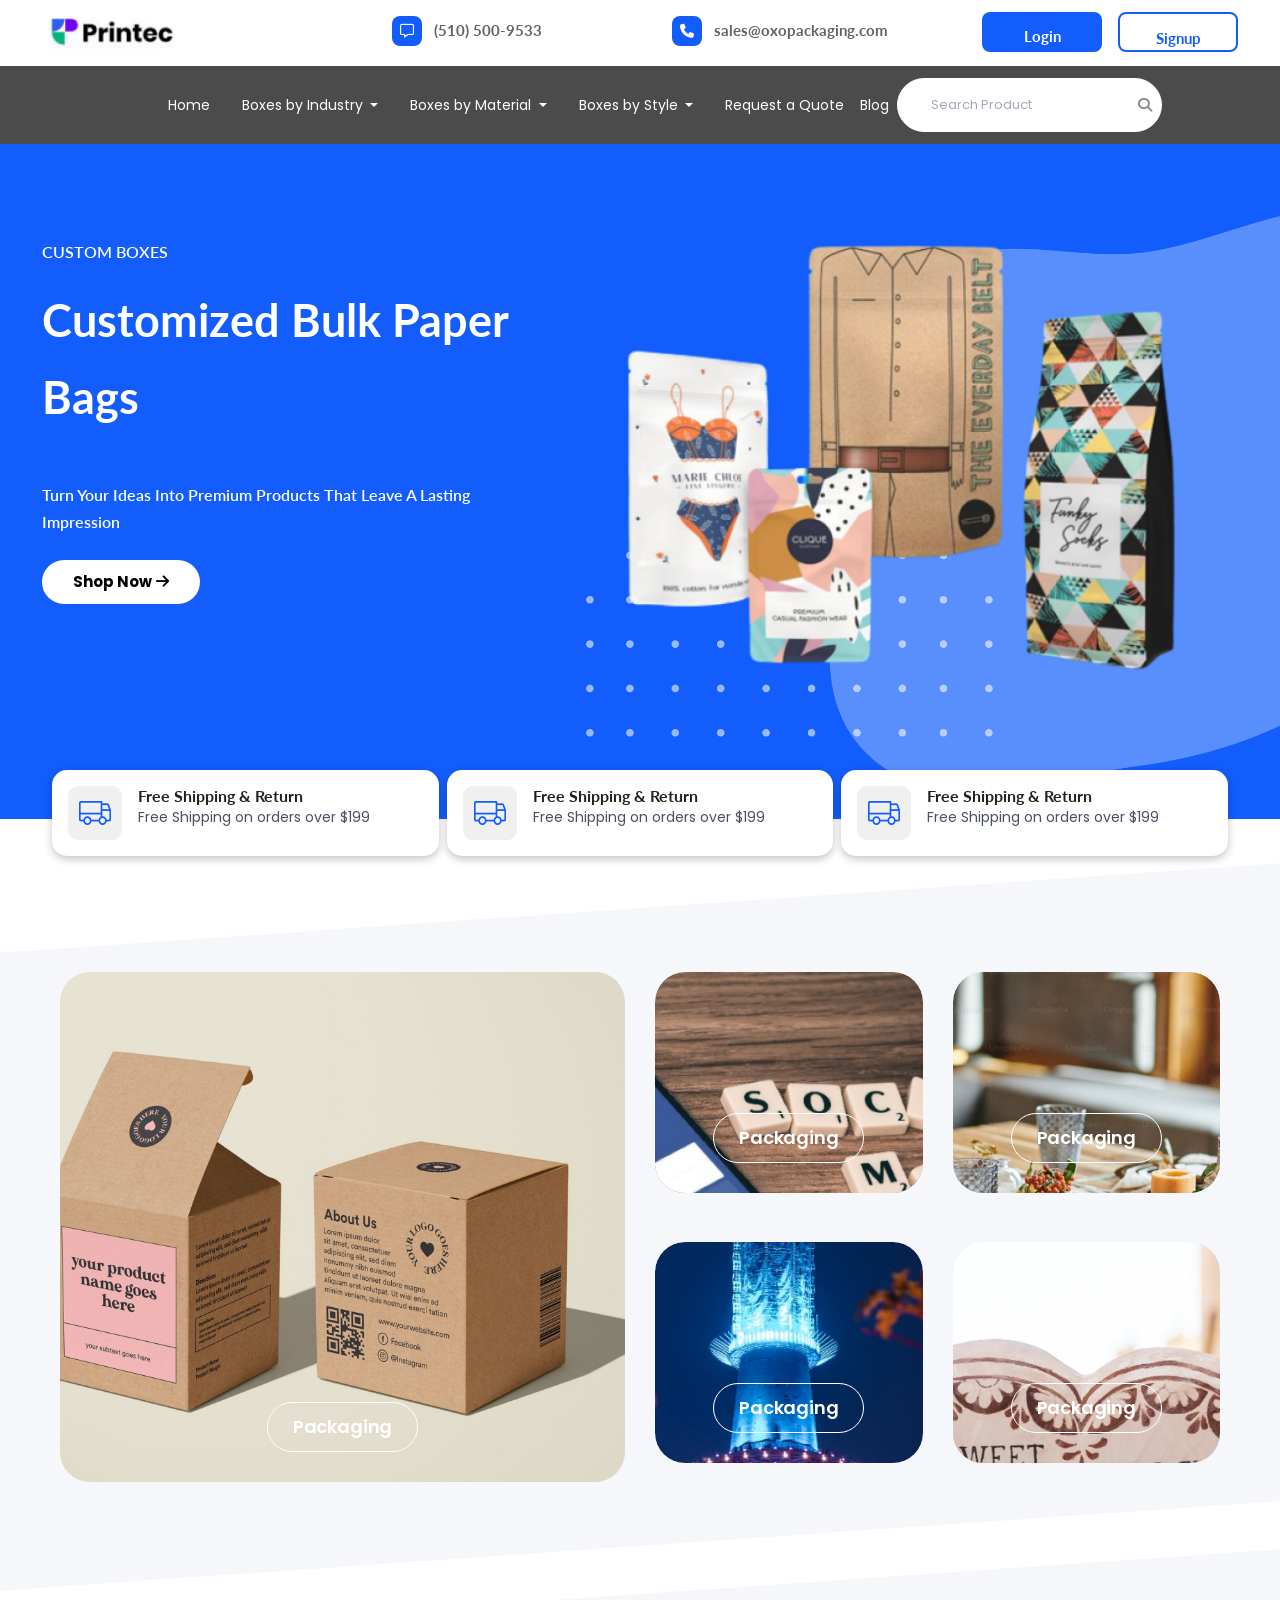
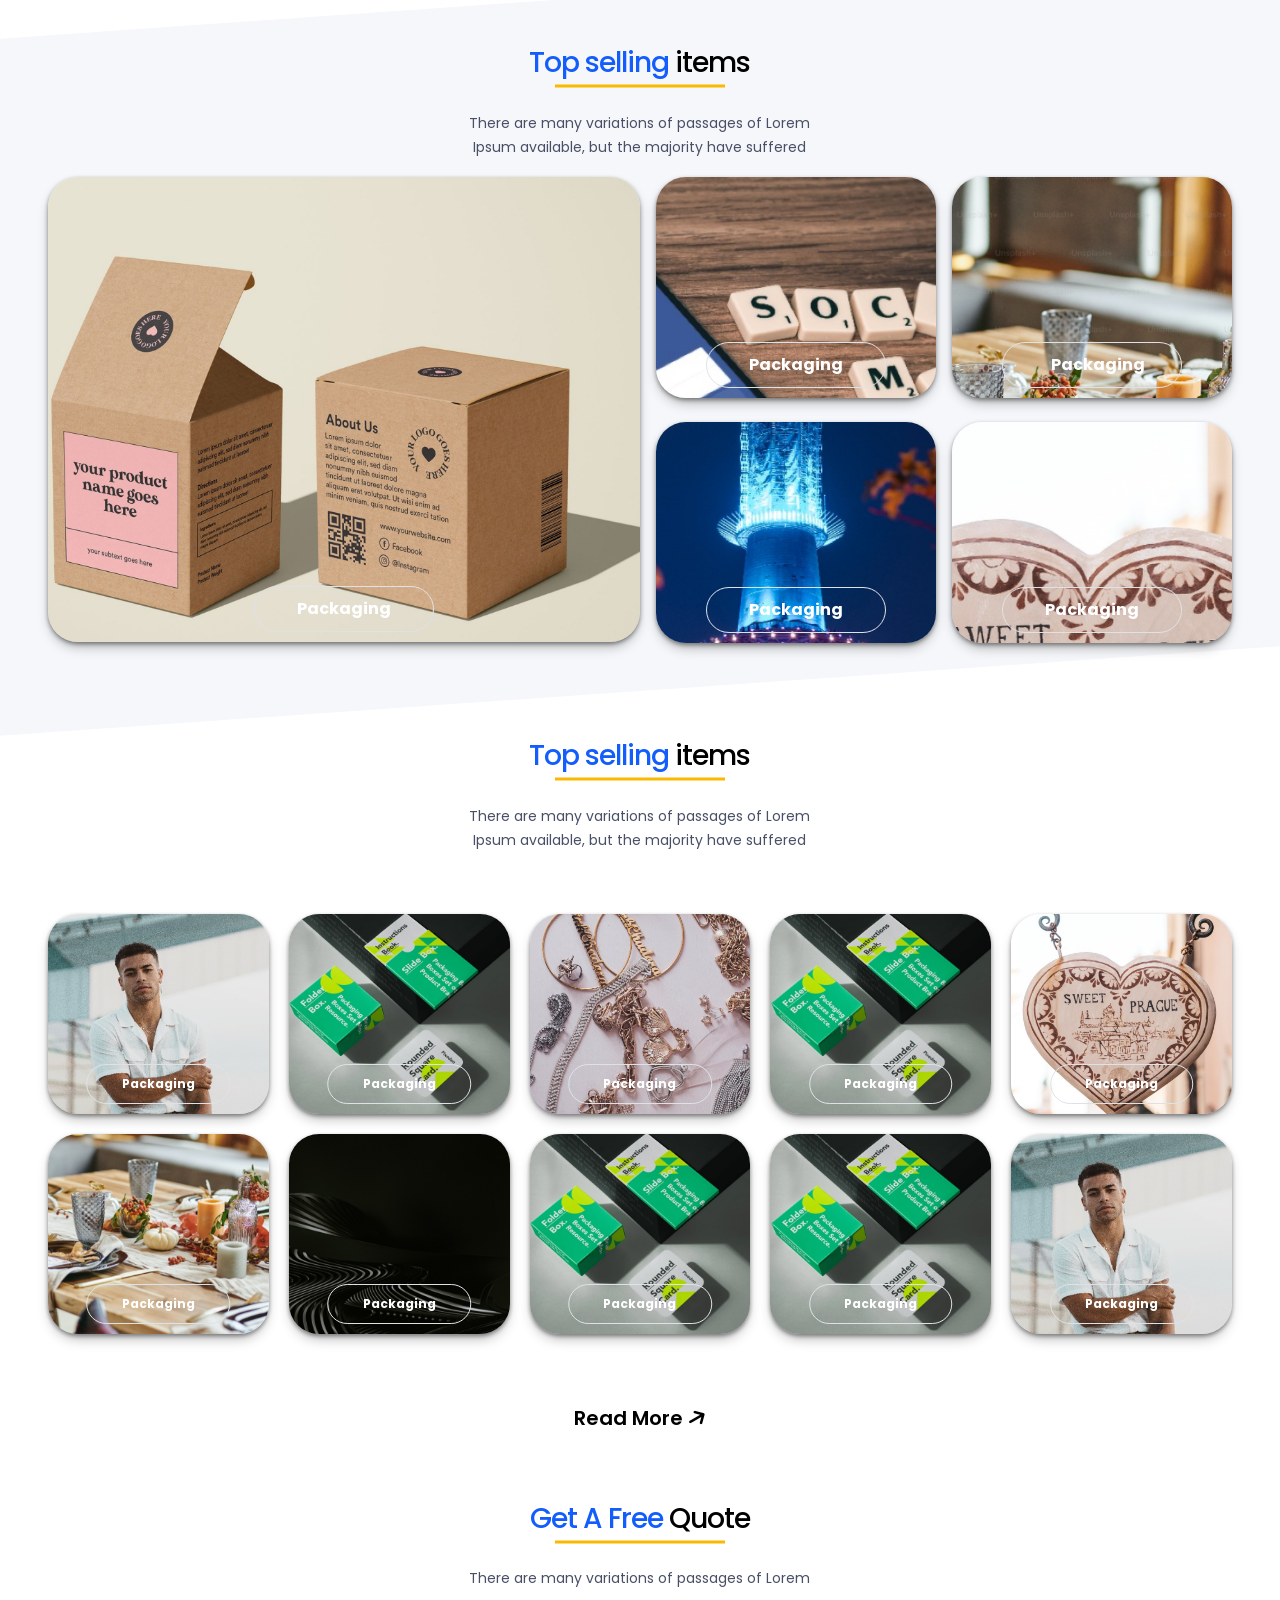
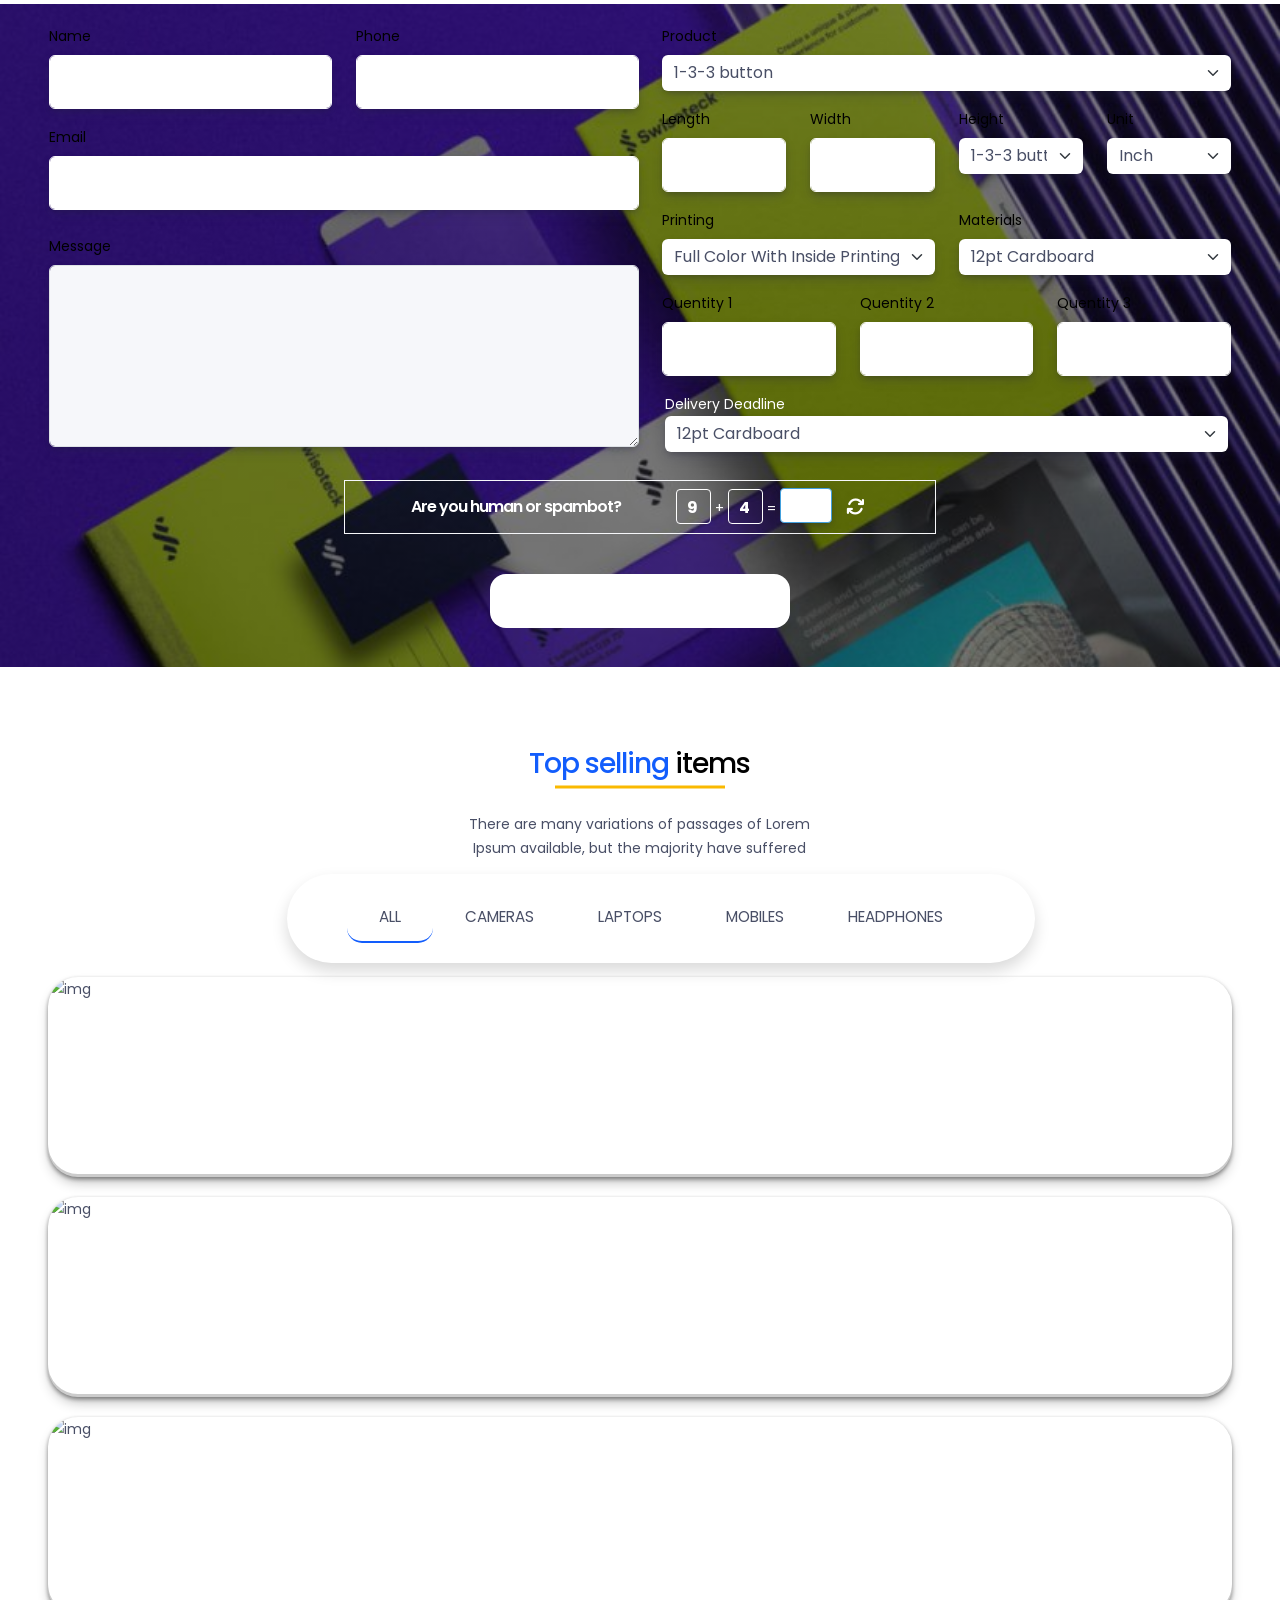
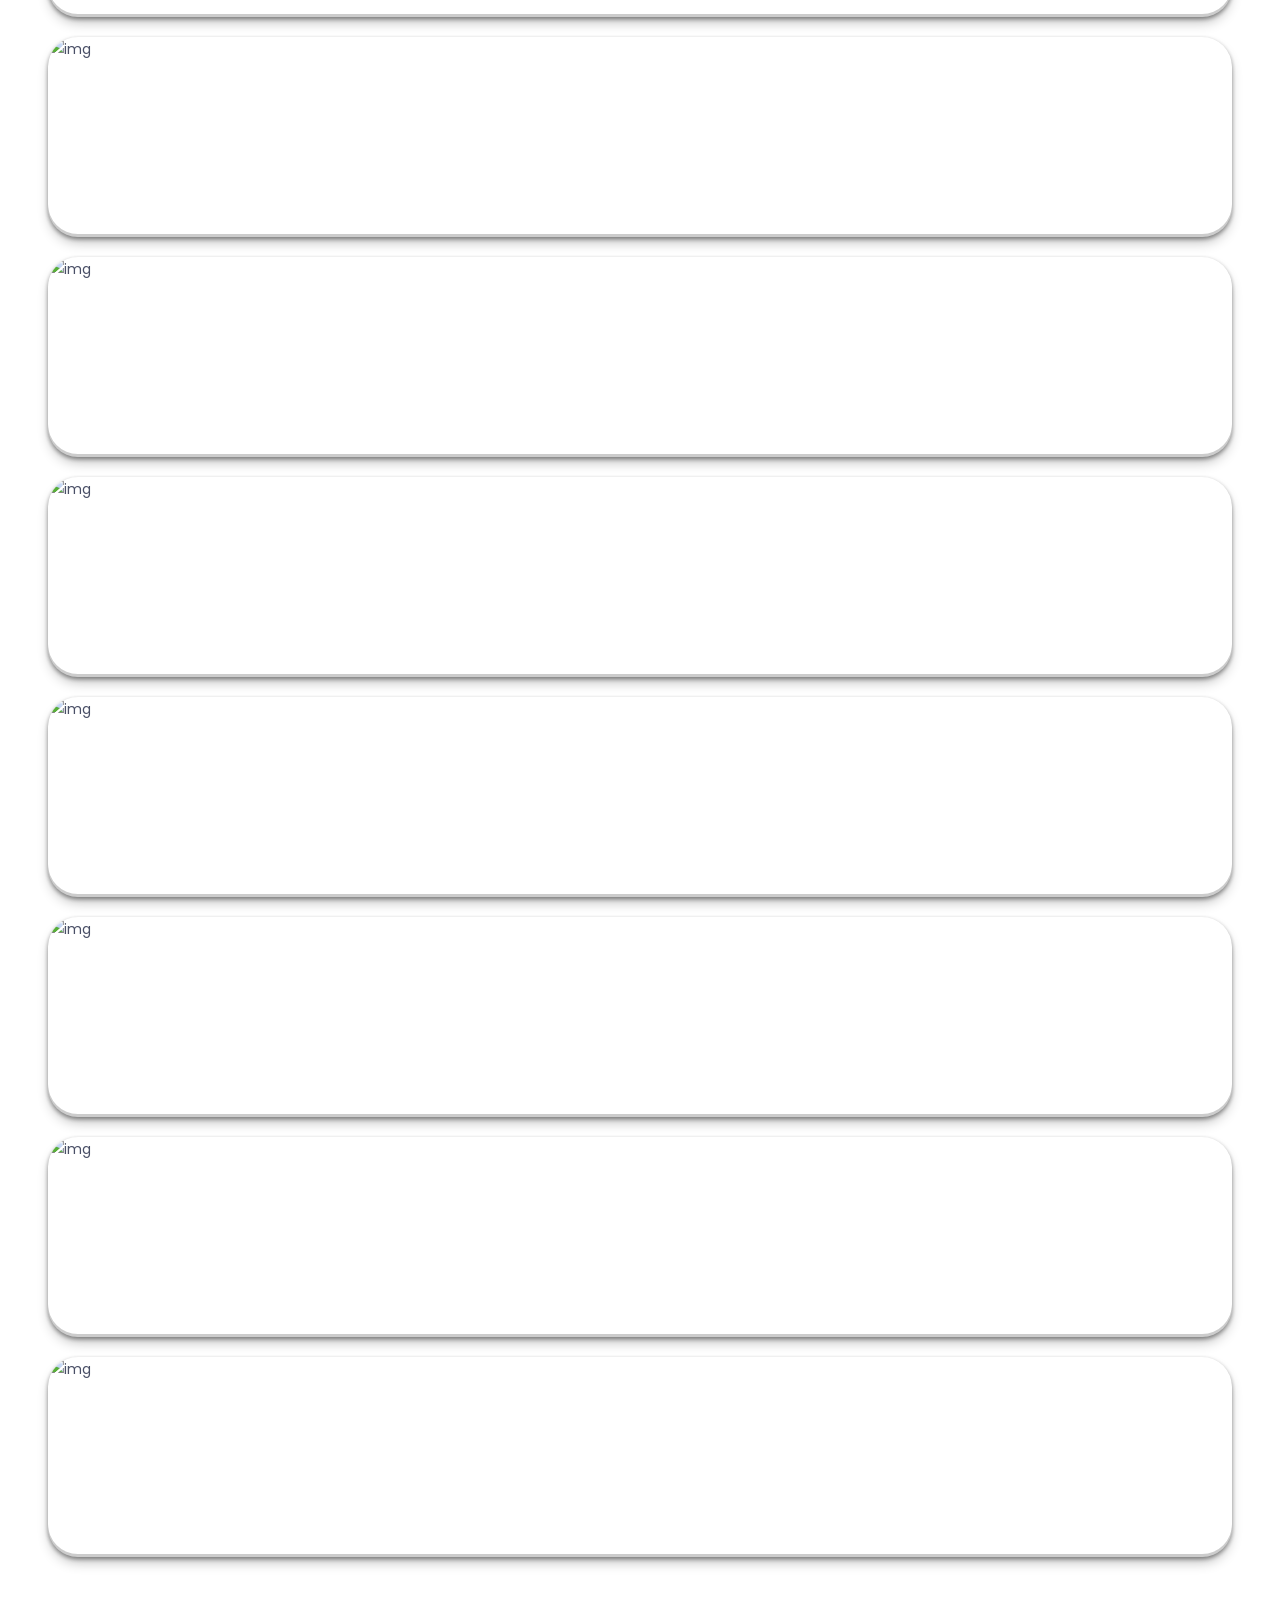
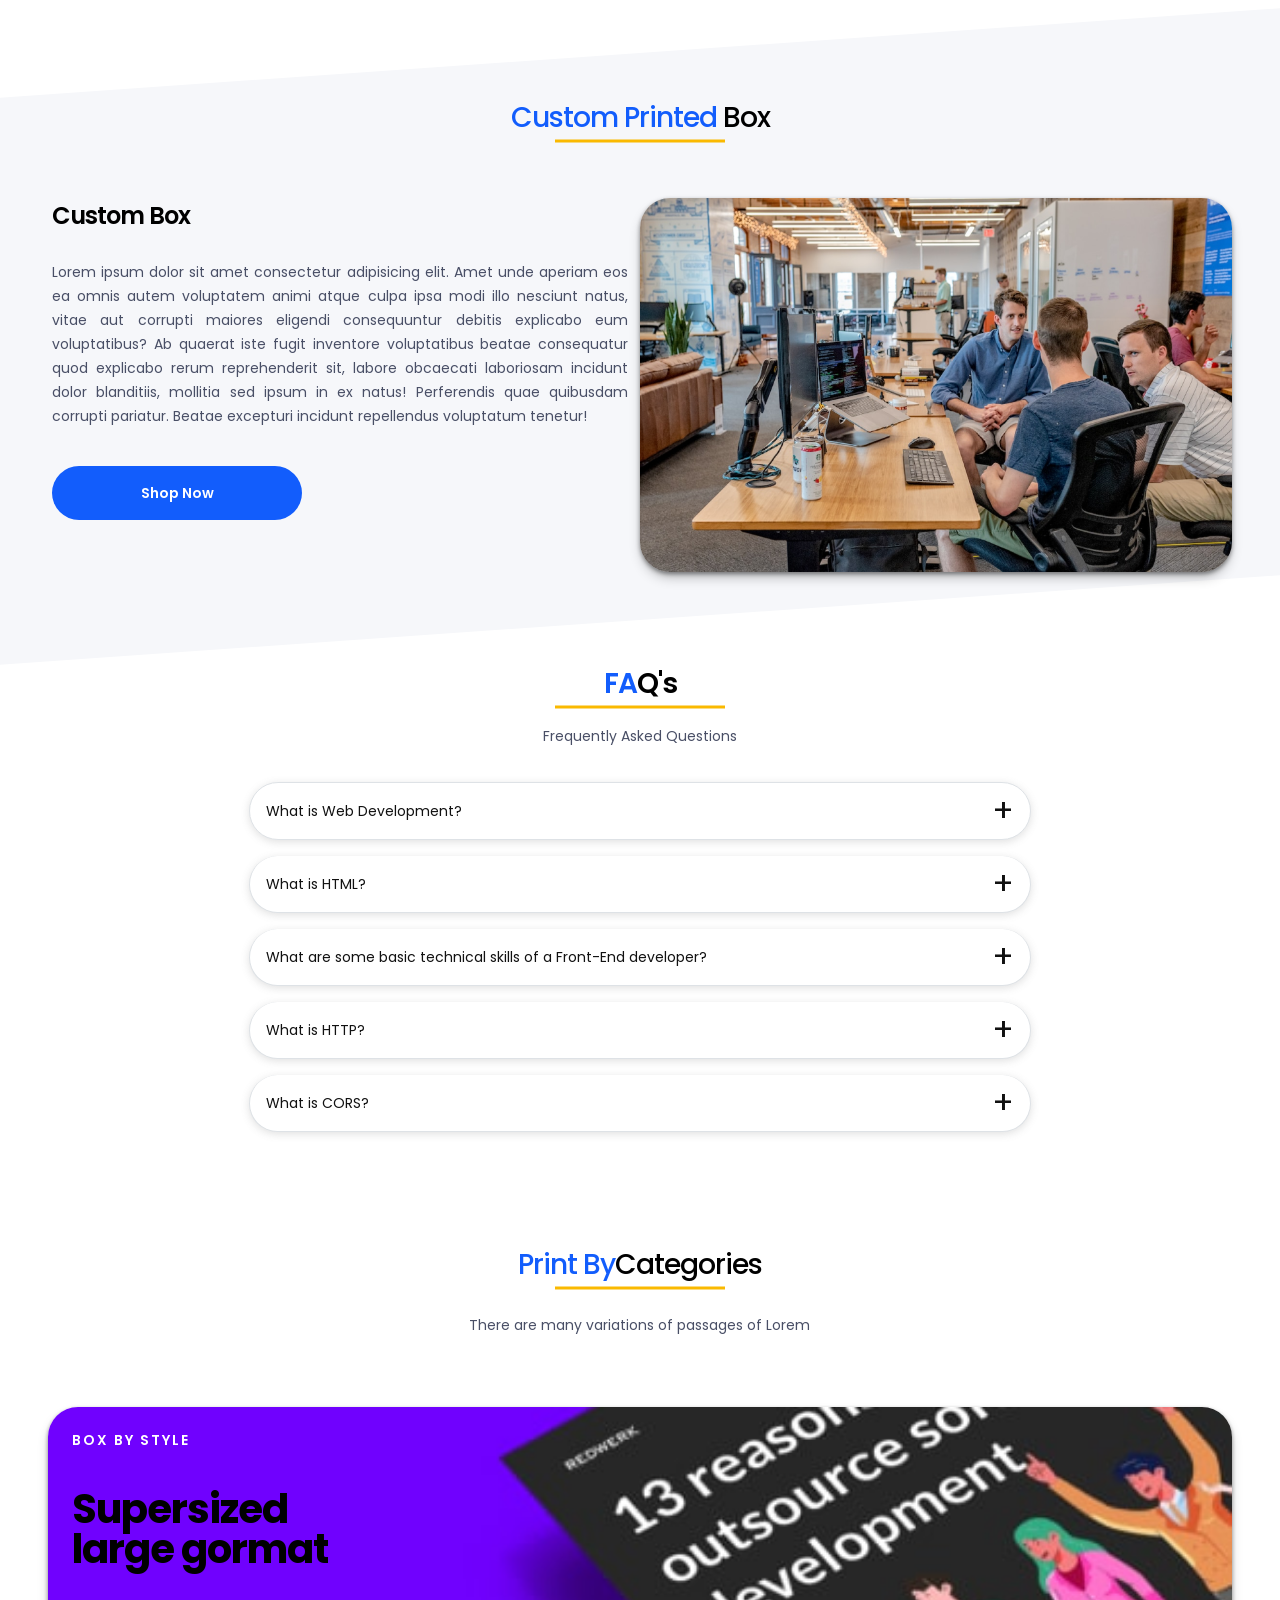
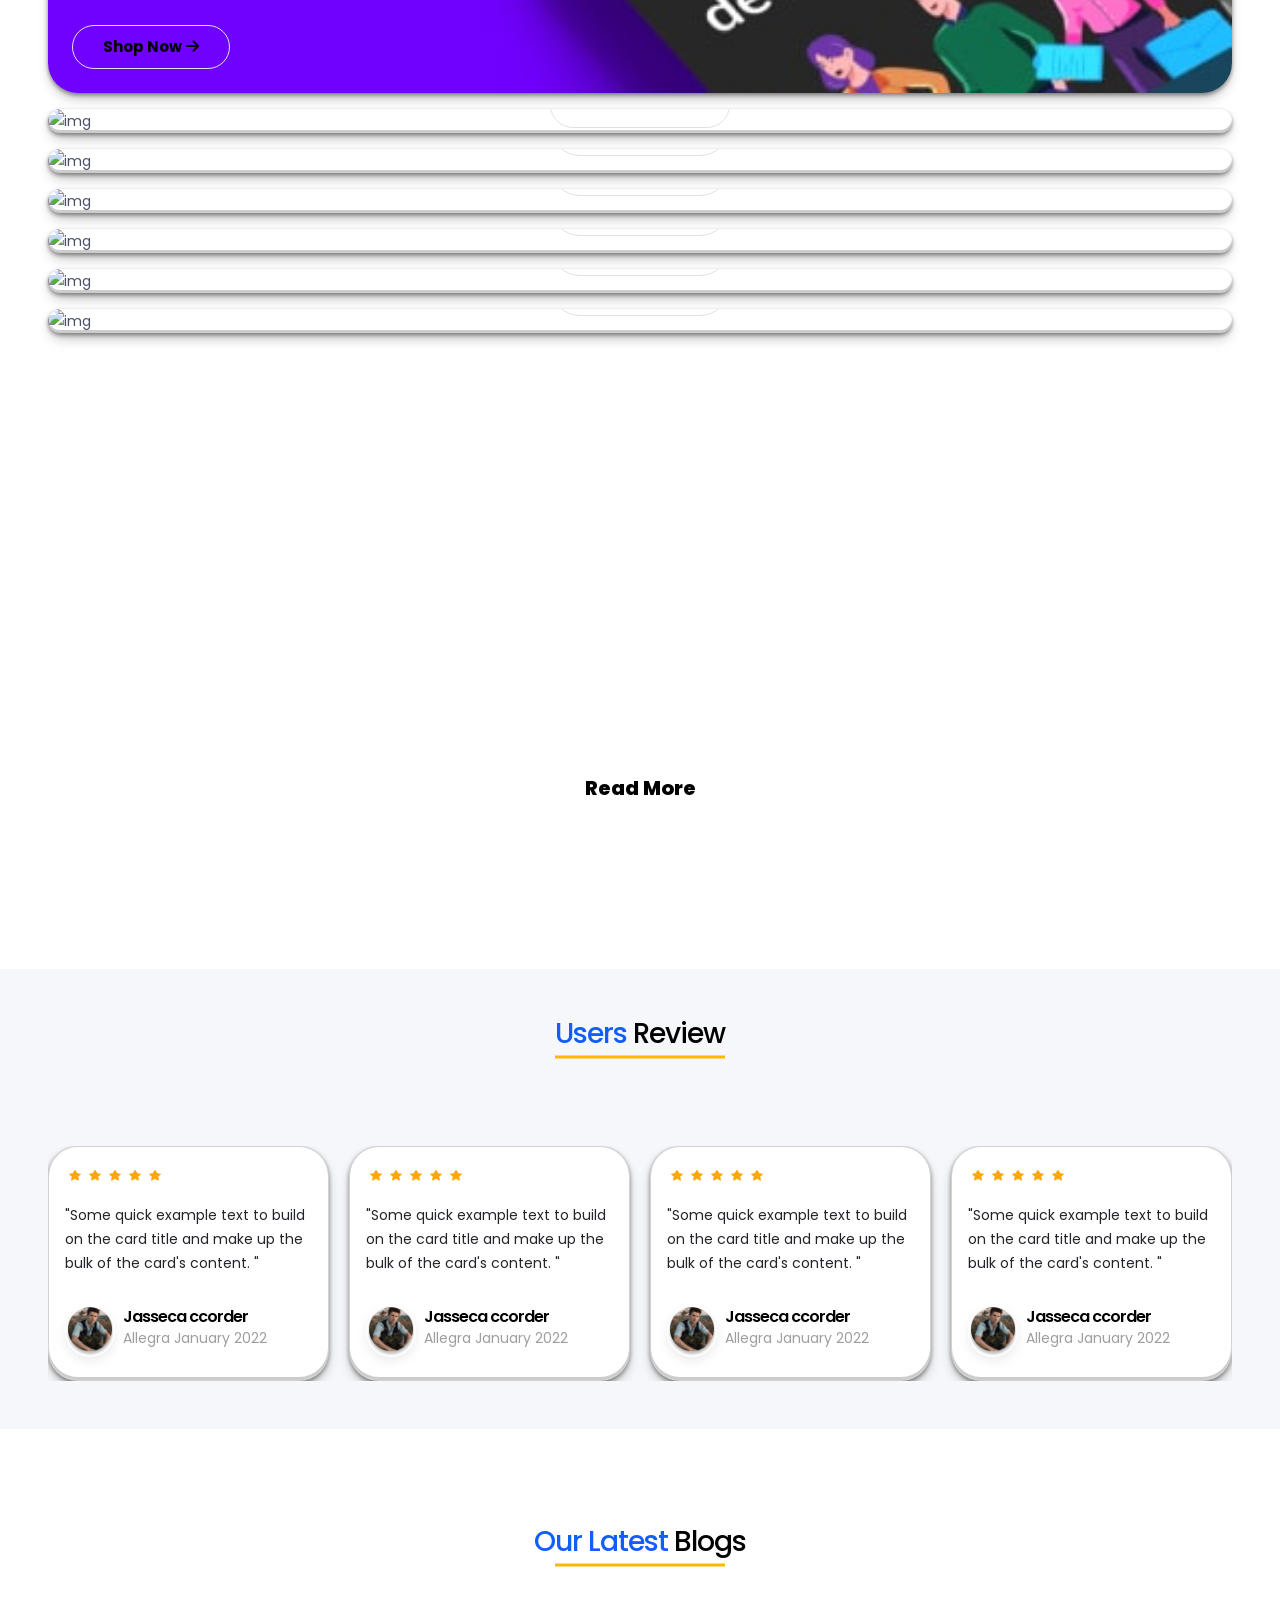
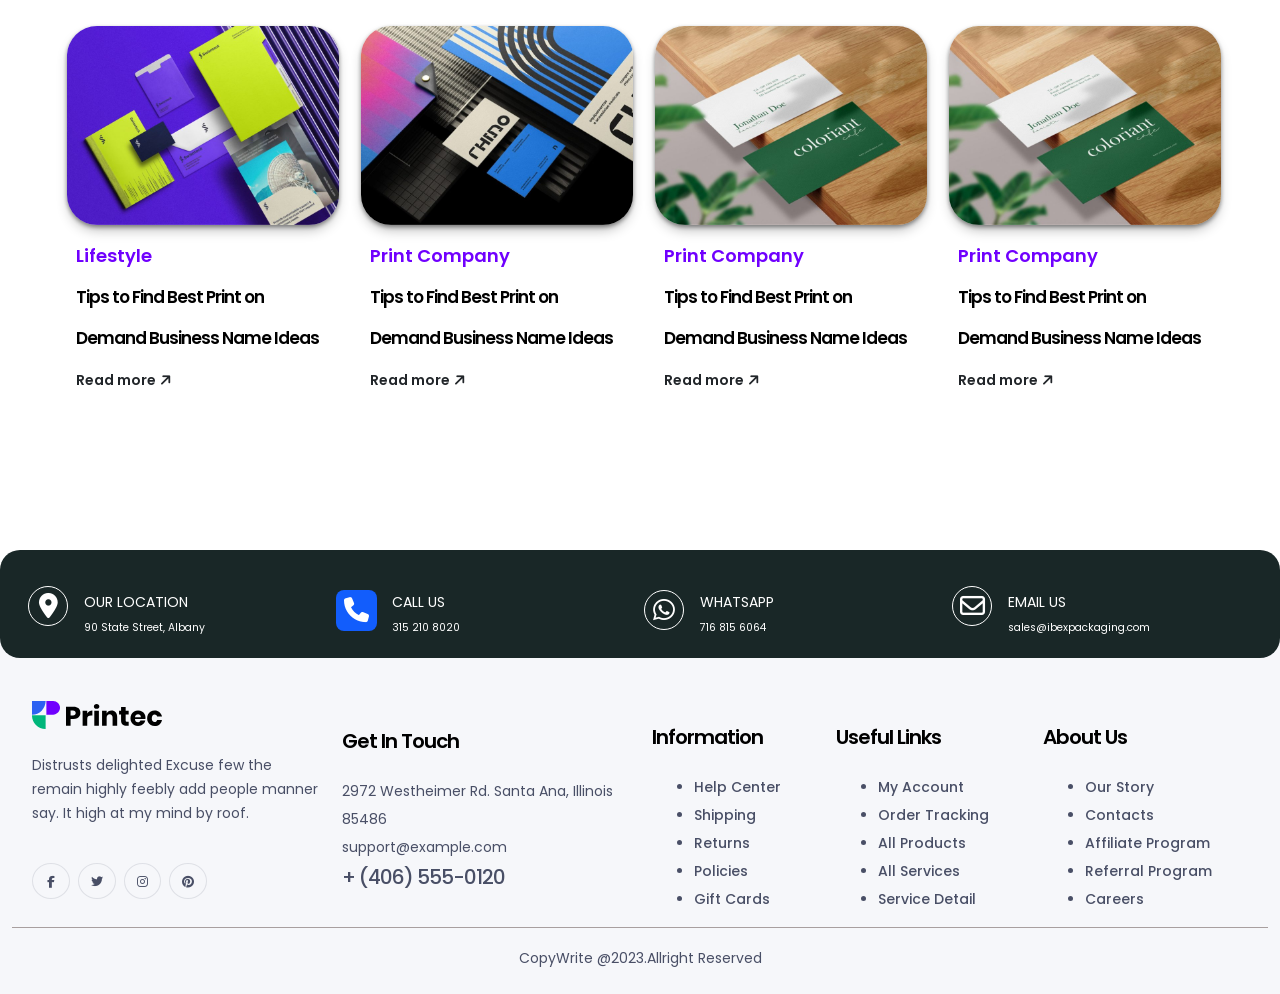
==== commit 22f8a9f6: "top selling" ====
--- a/index.html
+++ b/index.html
@@ -1,381 +1,409 @@
 <!DOCTYPE html>
 <html lang="en">
-  <head>
-    <meta charset="utf-8" />
-    <meta name="viewport" content="width=device-width, initial-scale=1" />
-    <title>Custom Box Website</title>
-    <link
-      href="https://cdn.jsdelivr.net/npm/bootstrap@5.3.2/dist/css/bootstrap.min.css"
-      rel="stylesheet"
-      integrity="sha384-T3c6CoIi6uLrA9TneNEoa7RxnatzjcDSCmG1MXxSR1GAsXEV/Dwwykc2MPK8M2HN"
-      crossorigin="anonymous"
-    />
-    <link rel="stylesheet" href="./asset/css/style.css" />
-    <link rel="stylesheet" href="./asset/css/mainhome.css" />
-
-    <link
-      href="https://cdnjs.cloudflare.com/ajax/libs/font-awesome/5.13.0/css/all.min.css"
-      rel="stylesheet"
-    />
-
-    <!-- F-Awesome  -->
-    <link
-      rel="stylesheet"
-      href="https://cdnjs.cloudflare.com/ajax/libs/font-awesome/6.4.2/css/all.min.css"
-    />
-
-    <link rel="stylesheet" href="./asset/css/swiper-bundle.min.css" />
-
-    <link rel="stylesheet" href="./asset/css/test.css" />
-
-    <!--###############> AOS Animation Style Start <#################  -->
-    <link href="https://unpkg.com/aos@2.3.1/dist/aos.css" rel="stylesheet" />
-    <!--###############> AOS Animation Style End  <#################  -->
-    <style>
-      @import url(https://fonts.googleapis.com/css?family=Open+Sans:400,600);
-
-      .captchaform {
-        position: relative;
-        margin: 20px auto;
-        width: 300px;
-      }
-
-      .submit__generated {
-        display: inline-block;
-      }
-
-      .submit__generated span {
-        display: inline-block;
-        width: 35px;
-        height: 35px;
-        vertical-align: center;
-        line-height: 35px;
-        font-weight: bold;
-        font-size: 16px;
-        color: White;
-        text-align: center;
-        letter-spacing: 1px;
-        text-transform: uppercase;
-        border: 1px solid white;
-        border-radius: 4px;
-      }
-
-      .submit__generated.valid:after,
-      .submit__generated.unvalid:after {
-        font-family: FontAwesome;
-        font-size: 18px;
-        margin-left: 10px;
-      }
-
-      .submit__generated.valid:after {
-        content: "\f00c";
-        color: #2ecc71;
-      }
-
-      .submit__generated.unvalid:after {
-        content: "\f00d";
-        color: #e74c3c;
-      }
-
-      .submit__generated.valid .submit__input {
-        border: 1px solid #2ecc71;
-        color: #2ecc71 !important;
-      }
-
-      .submit__generated.unvalid .submit__input {
-        border: 1px solid #e74c3c;
-        color: #e74c3c;
-      }
-
-      .submit__generated .submit__input {
-        position: relative;
-        outline: 0;
-        height: 35px;
-        width: 35px;
-        border-radius: 4px;
-        border: 1px solid #42a0dd;
-        color: #42a0dd;
-        text-align: center;
-        font-weight: bold;
-        font-size: 16px;
-        top: -2px;
-      }
-
-      .refreshcaptcha {
-        margin: 4px 0 0px 5px;
-        padding: 5px;
-        font-size: 18px;
-        color: White;
-        cursor: pointer;
-        transform-origin: center center;
-        transition: transform 0.2s ease-out, color 0.2s ease-out;
-      }
-      .refreshcaptcha:hover {
-        color: white;
-        transform: rotate(180deg);
-      }
-
-      .submit__error,
-      .submit__error--empty {
-        color: #e74c3c;
-        position: absolute;
-        margin-top: 0px;
-        margin-left: 100px;
-      }
-
-      .submit {
-        display: block;
-        margin: 50px 0;
-        padding: 7px 15px;
-        font-weight: bold;
-        font-size: 16px;
-        color: #fff;
-        letter-spacing: 1px;
-        text-transform: uppercase;
-        outline: none;
-        border: 0;
-        background-color: #42a0dd;
-        background-clip: padding-box;
-        border-radius: 3px;
-        box-shadow: 0 4px 0 #2c81ba;
-        opacity: 1;
-        transition: transform 0.2s ease-out, opacity 0.2s ease-out;
-      }
-
-      .submit:hover {
-        background-color: #3498db;
-      }
-
-      .submit:active,
-      .submit.enter-press,
-      .submit.overlay {
-        margin: 55px 0 46px 0;
-        box-shadow: none;
-      }
-
-      .submit__overlay {
-        height: 50px;
-        width: 110px;
-        background-color: rgba(255, 255, 255, 0.8);
-        position: absolute;
-        margin-top: -90px;
-        margin-left: -5px;
-      }
-
-      .low-opa {
-        opacity: 0.4;
-      }
-
-      .fadeOut {
-        opacity: 0;
-        transform: translateY(10px);
-      }
-
-      .fadeIn {
-        opacity: 1 !important;
-        transform: translateY(0px) !important;
-      }
-
-
-
-      .masterrowgrid{
-        display: grid;
-  grid-template-columns: repeat(auto-fit, minmax(200px, 1fr)); /* Responsive columns */
-  gap: 20px; /* Gap between cards */
-      }
-
-
-    
-
-    </style>
-  </head>
-  <body>
-    <!--#################> Main Home Page Start<############# -->
-
-   
-    <!-- ----------Navbar------------------------->
-    <div class="container py-2">
+
+<head>
+  <meta charset="utf-8" />
+  <meta name="viewport" content="width=device-width, initial-scale=1" />
+  <title>Custom Box Website</title>
+  <link href="https://cdn.jsdelivr.net/npm/bootstrap@5.3.2/dist/css/bootstrap.min.css" rel="stylesheet"
+    integrity="sha384-T3c6CoIi6uLrA9TneNEoa7RxnatzjcDSCmG1MXxSR1GAsXEV/Dwwykc2MPK8M2HN" crossorigin="anonymous" />
+  <link rel="stylesheet" href="./asset/css/style.css" />
+  <link rel="stylesheet" href="./asset/css/mainhome.css" />
+
+  <link href="https://cdnjs.cloudflare.com/ajax/libs/font-awesome/5.13.0/css/all.min.css" rel="stylesheet" />
+
+  <!-- F-Awesome  -->
+  <link rel="stylesheet" href="https://cdnjs.cloudflare.com/ajax/libs/font-awesome/6.4.2/css/all.min.css" />
+
+  <link rel="stylesheet" href="./asset/css/swiper-bundle.min.css" />
+
+  <link rel="stylesheet" href="./asset/css/test.css" />
+
+  <!--###############> AOS Animation Style Start <#################  -->
+  <link href="https://unpkg.com/aos@2.3.1/dist/aos.css" rel="stylesheet" />
+  <!--###############> AOS Animation Style End  <#################  -->
+  <style>
+    @import url(https://fonts.googleapis.com/css?family=Open+Sans:400,600);
+
+    .captchaform {
+      position: relative;
+      margin: 20px auto;
+      width: 300px;
+    }
+
+    .submit__generated {
+      display: inline-block;
+    }
+
+    .submit__generated span {
+      display: inline-block;
+      width: 35px;
+      height: 35px;
+      vertical-align: center;
+      line-height: 35px;
+      font-weight: bold;
+      font-size: 16px;
+      color: White;
+      text-align: center;
+      letter-spacing: 1px;
+      text-transform: uppercase;
+      border: 1px solid white;
+      border-radius: 4px;
+    }
+
+    .submit__generated.valid:after,
+    .submit__generated.unvalid:after {
+      font-family: FontAwesome;
+      font-size: 18px;
+      margin-left: 10px;
+    }
+
+    .submit__generated.valid:after {
+      content: "\f00c";
+      color: #2ecc71;
+    }
+
+    .submit__generated.unvalid:after {
+      content: "\f00d";
+      color: #e74c3c;
+    }
+
+    .submit__generated.valid .submit__input {
+      border: 1px solid #2ecc71;
+      color: #2ecc71 !important;
+    }
+
+    .submit__generated.unvalid .submit__input {
+      border: 1px solid #e74c3c;
+      color: #e74c3c;
+    }
+
+    .submit__generated .submit__input {
+      position: relative;
+      outline: 0;
+      height: 35px;
+      width: 35px;
+      border-radius: 4px;
+      border: 1px solid #42a0dd;
+      color: #42a0dd;
+      text-align: center;
+      font-weight: bold;
+      font-size: 16px;
+      top: -2px;
+    }
+
+    .refreshcaptcha {
+      margin: 4px 0 0px 5px;
+      padding: 5px;
+      font-size: 18px;
+      color: White;
+      cursor: pointer;
+      transform-origin: center center;
+      transition: transform 0.2s ease-out, color 0.2s ease-out;
+    }
+
+    .refreshcaptcha:hover {
+      color: white;
+      transform: rotate(180deg);
+    }
+
+    .submit__error,
+    .submit__error--empty {
+      color: #e74c3c;
+      position: absolute;
+      margin-top: 0px;
+      margin-left: 100px;
+    }
+
+    .submit {
+      display: block;
+      margin: 50px 0;
+      padding: 7px 15px;
+      font-weight: bold;
+      font-size: 16px;
+      color: #fff;
+      letter-spacing: 1px;
+      text-transform: uppercase;
+      outline: none;
+      border: 0;
+      background-color: #42a0dd;
+      background-clip: padding-box;
+      border-radius: 3px;
+      box-shadow: 0 4px 0 #2c81ba;
+      opacity: 1;
+      transition: transform 0.2s ease-out, opacity 0.2s ease-out;
+    }
+
+    .submit:hover {
+      background-color: #3498db;
+    }
+
+    .submit:active,
+    .submit.enter-press,
+    .submit.overlay {
+      margin: 55px 0 46px 0;
+      box-shadow: none;
+    }
+
+    .submit__overlay {
+      height: 50px;
+      width: 110px;
+      background-color: rgba(255, 255, 255, 0.8);
+      position: absolute;
+      margin-top: -90px;
+      margin-left: -5px;
+    }
+
+    .low-opa {
+      opacity: 0.4;
+    }
+
+    .fadeOut {
+      opacity: 0;
+      transform: translateY(10px);
+    }
+
+    .fadeIn {
+      opacity: 1 !important;
+      transform: translateY(0px) !important;
+    }
+
+
+
+    .masterrowgrid {
+      display: grid;
+      grid-template-columns: repeat(auto-fit, minmax(200px, 1fr));
+      /* Responsive columns */
+      gap: 20px;
+      /* Gap between cards */
+    }
+  </style>
+
+  <!-- /*###########< New Asstes Start <############# */ -->
+  <link rel="stylesheet" href="./themes/demo-child/style8a54.css">
+  <link rel="stylesheet" href="./themes/printec/assets/css/base/elementor1576.css">
+  <link rel="stylesheet" href="./themes/printec/assets/css/base/gutenberg-blocks1576.css">
+  <link rel="stylesheet" href="./themes/printec/assets/css/base/slick-theme1576.css">
+  <link rel="stylesheet" href="./themes/printec/assets/css/base/slick1576.css">
+  <link rel="stylesheet" href="./themes/printec/assets/css/dokan/dokan1576.css">
+  <link rel="stylesheet" href="./themes/printec/assets/css/libs/jquery.scrollbar1576.css">
+  <link rel="stylesheet" href="./themes/printec/assets/css/libs/magnific-popup1576.css">
+  <link rel="stylesheet" href="./themes/printec/assets/css/libs/tooltipster.bundle.min1576.css">
+  <link rel="stylesheet" href="./themes/printec/assets/css/woocommerce/woocommerce1576.css">
+  <link rel="stylesheet" href="./themes/printec/assets/fonts/slick.eot">
+  <link rel="stylesheet" href="./themes/printec/assets/fonts/slick.svg">
+  <link rel="stylesheet" href="./themes/printec/assets/fonts/slick.ttf">
+  <link rel="stylesheet" href="./themes/printec/assets/fonts/slick.woff">
+  <link rel="stylesheet" href="./themes/printec/assets/fonts/slickd41d.eot">
+
+
+
+  <link rel="stylesheet" href="./themes/printec/style1576.css">
+
+
+
+  <!-- WP Css  -->
+
+
+  <link rel="stylesheet" href="./uploads/elementor/css/custom-frontend.min90b6.css">
+  <!-- <link rel="stylesheet" href="./uploads/elementor/css/global90b6.css">
+<link rel="stylesheet" href="./uploads/elementor/css/post-1296b79.css">
+<link rel="stylesheet" href="./uploads/elementor/css/post-132c8e4.css">
+<link rel="stylesheet" href="./uploads/elementor/css/post-13897b8.css">
+<link rel="stylesheet" href="./uploads/elementor/css/post-140ce42.css">
+<link rel="stylesheet" href="./uploads/elementor/css/post-14249ed.css">
+<link rel="stylesheet" href="./uploads/elementor/css/post-1612e9b8.css">
+<link rel="stylesheet" href="./uploads/elementor/css/post-20065b31.css">
+<link rel="stylesheet" href="./uploads/elementor/css/post-2269cb3e.css">
+<link rel="stylesheet" href="./uploads/elementor/css/post-26038fe2.css">
+<link rel="stylesheet" href="./uploads/elementor/css/post-27989174.css">
+<link rel="stylesheet" href="./uploads/elementor/css/post-2813820f.css">
+<link rel="stylesheet" href="./uploads/elementor/css/post-2944a19c.css">
+<link rel="stylesheet" href="./uploads/elementor/css/post-303882d4.css">
+<link rel="stylesheet" href="./uploads/elementor/css/post-32390b6.css">
+<link rel="stylesheet" href="./uploads/elementor/css/post-329482d4.css">
+<link rel="stylesheet" href="./uploads/elementor/css/post-3553c8e4.css">
+<link rel="stylesheet" href="./uploads/elementor/css/post-379545ee.css">
+<link rel="stylesheet" href="./uploads/elementor/css/post-379697b8.css">
+<link rel="stylesheet" href="./uploads/elementor/css/post-3892ce42.css">
+<link rel="stylesheet" href="./uploads/elementor/css/post-3963a0d0.css">
+<link rel="stylesheet" href="./uploads/elementor/css/post-431251a1.css">
+<link rel="stylesheet" href="./uploads/elementor/css/post-4566ce42.css">
+<link rel="stylesheet" href="./uploads/elementor/css/post-4578fe2.css">
+<link rel="stylesheet" href="./uploads/elementor/css/post-47894e07.css">
+<link rel="stylesheet" href="./uploads/elementor/css/post-490b6.css">
+<link rel="stylesheet" href="./uploads/elementor/css/post-54487eca.css">
+<link rel="stylesheet" href="./uploads/elementor/css/post-55448fe2.css">
+<link rel="stylesheet" href="./uploads/elementor/css/post-55698fe2.css">
+<link rel="stylesheet" href="./uploads/elementor/css/post-56168fe2.css">
+<link rel="stylesheet" href="./uploads/elementor/css/post-56338fe2.css">
+<link rel="stylesheet" href="./uploads/elementor/css/post-57751161.css">
+<link rel="stylesheet" href="./uploads/elementor/css/post-57768fe2.css">
+<link rel="stylesheet" href="./uploads/elementor/css/post-57931161.css">
+<link rel="stylesheet" href="./uploads/elementor/css/post-5804ce42.css">
+<link rel="stylesheet" href="./uploads/elementor/css/post-5807ce42.css">
+<link rel="stylesheet" href="./uploads/elementor/css/post-5810ce42.css">
+<link rel="stylesheet" href="./uploads/elementor/css/post-58781e67.css">
+<link rel="stylesheet" href="./uploads/elementor/css/post-589525c1.css">
+<link rel="stylesheet" href="./uploads/elementor/css/post-6017f2c2.css">
+<link rel="stylesheet" href="./uploads/elementor/css/post-603024ef.css ">
+<link rel="stylesheet" href="./uploads/elementor/css/post-60477d31.css">
+<link rel="stylesheet" href="./uploads/elementor/css/post-6064bd76.css">
+<link rel="stylesheet" href="./uploads/elementor/css/post-60901904.css">
+<link rel="stylesheet" href="./uploads/elementor/css/post-61502c3a.css">
+<link rel="stylesheet" href="./uploads/elementor/css/post-6395e614.css">
+<link rel="stylesheet" href="./uploads/elementor/css/post-6416033c.css">
+<link rel="stylesheet" href="./uploads/elementor/css/post-6431a926.css">
+<link rel="stylesheet" href="./uploads/elementor/css/post-6447d10b.css">
+<link rel="stylesheet" href="./uploads/elementor/css/post-6459087c.css">
+<link rel="stylesheet" href="./uploads/elementor/css/post-648092f6.css">
+<link rel="stylesheet" href="./uploads/elementor/css/post-64863d85.css">
+<link rel="stylesheet" href="./uploads/elementor/css/post-6710dfe0.css">
+<link rel="stylesheet" href="./uploads/elementor/css/post-6763ea63.css">
+<link rel="stylesheet" href="./uploads/elementor/css/post-74188fe2.css">
+<link rel="stylesheet" href="./uploads/elementor/css/post-85680e9b.css">
+<link rel="stylesheet" href="./uploads/elementor/css/post-85884fd7.css">
+<link rel="stylesheet" href="./uploads/elementor/css/post-85964fd7.css">
+<link rel="stylesheet" href="./uploads/elementor/css/post-85980e9b.css">
+ -->
+
+
+  <!-- /*###########< New Asstes End <#############☻ */ -->
+</head>
+
+<body>
+  <!--#################> Main Home Page Start<############# -->
+
+
+  <!-- ----------Navbar------------------------->
+  <div class="container py-2">
+    <div class="row p-0 m-0">
+      <div class="col-lg-3">
+        <a href class="logo d-none d-lg-block"><img src="./asset/img/logo.png" class="mb-2" alt width="150px" /></a>
+      </div>
+      <div class="col-lg-6 p-0 m-0">
+        <div class="d-flex justify-content-around pt-2">
+          <div>
+            <a href class="text-decoration-none">
+              <i class="fa-regular fa-message"></i>
+              <span class="contact-txt ms-sm-2 text-nowrap">(510) 500-9533</span>
+            </a>
+          </div>
+          <div>
+            <a href class="text-decoration-none">
+              <i class="fa-solid fa-phone ms-sm-3"></i>
+              <span class="contact-txt ms-sm-2 text-nowrap">sales@oxopackaging.com</span>
+            </a>
+          </div>
+        </div>
+      </div>
+      <div class="col-lg-3 pt-1 d-flex d-none d-lg-flex justify-content-end">
+        <button class="nav-btn">Login</button>
+        <button class="nav-btn2 ms-3">Signup</button>
+      </div>
+    </div>
+  </div>
+
+  <section class="nav-bg">
+    <div class="container">
       <div class="row p-0 m-0">
-        <div class="col-lg-3">
-          <a href class="logo d-none d-lg-block"
-            ><img src="./asset/img/logo.png" class="mb-2" alt width="150px"
-          /></a>
-        </div>
-        <div class="col-lg-6 p-0 m-0">
-          <div class="d-flex justify-content-around pt-2">
-            <div>
-              <a href class="text-decoration-none">
-                <i class="fa-regular fa-message"></i>
-                <span class="contact-txt ms-sm-2 text-nowrap"
-                  >(510) 500-9533</span
-                >
-              </a>
-            </div>
-            <div>
-              <a href class="text-decoration-none">
-                <i class="fa-solid fa-phone ms-sm-3"></i>
-                <span class="contact-txt ms-sm-2 text-nowrap"
-                  >sales@oxopackaging.com</span
-                >
-              </a>
-            </div>
-          </div>
-        </div>
-        <div class="col-lg-3 pt-1 d-flex d-none d-lg-flex justify-content-end">
-          <button class="nav-btn">Login</button>
-          <button class="nav-btn2 ms-3">Signup</button>
-        </div>
+        <nav class="navbar navbar-expand-lg nav-bg">
+          <div class="container d-flex justify-content-between">
+            <a href class="logo d-block d-lg-none"><img src="./asset/img/logo.png" class="mb-2" alt width="150px" /></a>
+            <button class="navbar-toggler" type="button" data-bs-toggle="offcanvas" data-bs-target="#offcanvasExample"
+              aria-controls="offcanvasExample">
+              <span class="navbar-toggler-icon toggle-clr"></span>
+            </button>
+            <div class="collapse navbar-collapse navv" id="navbarSupportedContent">
+              <ul class="navbar-nav navv1 me-auto mb-2 mb-lg-0">
+                <li class="nav-item me-3">
+                  <a class="nav-link" aria-current="page" href="index.html">Home</a>
+                </li>
+                <li class="nav-item dropdown me-3" id="BoxByIndus">
+                  <a class="nav-link dropdown-toggle" id="navbarDropdown" role="button" data-bs-toggle="dropdown"
+                    aria-expanded="false">
+                    Boxes by Industry
+                  </a>
+                  <ul class="dropdown-menu" aria-labelledby="navbarDropdown">
+                    <li><a class="dropdown-item" href="#">Action</a></li>
+                    <li>
+                      <a class="dropdown-item" href="#">Another action</a>
+                    </li>
+                    <li>
+                      <hr class="dropdown-divider" />
+                    </li>
+                    <li>
+                      <a class="dropdown-item" href="#">Something else here</a>
+                    </li>
+                  </ul>
+                </li>
+
+                <li class="nav-item dropdown me-3" id="BoxByStylematerail">
+                  <a class="nav-link dropdown-toggle" href="#" id="navbarDropdown" role="button"
+                    data-bs-toggle="dropdown" aria-expanded="false">
+                    Boxes by Material
+                  </a>
+                  <ul class="dropdown-menu" aria-labelledby="navbarDropdown">
+                    <li><a class="dropdown-item" href="#">Action</a></li>
+                    <li>
+                      <a class="dropdown-item" href="#">Another action</a>
+                    </li>
+                    <li>
+                      <hr class="dropdown-divider" />
+                    </li>
+                    <li>
+                      <a class="dropdown-item" href="#">Something else here</a>
+                    </li>
+                  </ul>
+                </li>
+                <li id="BoxByStyle" class="nav-item dropdown me-3">
+                  <a class="nav-link dropdown-toggle" href="#" id="navbarDropdown" role="button"
+                    data-bs-toggle="dropdown" aria-expanded="false">
+                    Boxes by Style
+                  </a>
+                  <ul class="dropdown-menu" aria-labelledby="navbarDropdown">
+                    <li><a class="dropdown-item" href="#">Action</a></li>
+                    <li>
+                      <a class="dropdown-item" href="#">Another action</a>
+                    </li>
+                    <li>
+                      <hr class="dropdown-divider" />
+                    </li>
+                    <li>
+                      <a class="dropdown-item" href="#">Something else here</a>
+                    </li>
+                  </ul>
+                </li>
+                <li class="nav-item">
+                  <a class="nav-link" aria-current="page" href="RequestQuate.html">Request a Quote</a>
+                </li>
+                <li class="nav-item">
+                  <a class="nav-link" aria-current="page" href="#">Blog</a>
+                </li>
+              </ul>
+              <div class="searchbar my-1">
+                <input class="search_input" type="text" name placeholder="Search Product" />
+                <i class="fas fa-search search_icon"></i>
+              </div>
+
+              <div>
+                <div class="col-md-3 d-flex d-sm-block d-lg-none">
+                  <button class="nav-btn mb-3">Login</button>
+                  <button class="nav-btn2 ms-1">Signup</button>
+                </div>
+              </div>
+            </div>
+          </div>
+        </nav>
       </div>
     </div>
-
-    <section class="nav-bg">
-      <div class="container">
-        <div class="row p-0 m-0">
-          <nav class="navbar navbar-expand-lg nav-bg">
-            <div class="container d-flex justify-content-between">
-              <a href class="logo d-block d-lg-none"
-                ><img src="./asset/img/logo.png" class="mb-2" alt width="150px"
-              /></a>
-              <button
-                class="navbar-toggler"
-                type="button"
-                data-bs-toggle="offcanvas"
-                data-bs-target="#offcanvasExample"
-                aria-controls="offcanvasExample"
-              >
-                <span class="navbar-toggler-icon toggle-clr"></span>
-              </button>
-              <div
-                class="collapse navbar-collapse navv"
-                id="navbarSupportedContent"
-              >
-                <ul class="navbar-nav navv1 me-auto mb-2 mb-lg-0">
-                  <li class="nav-item me-3">
-                    <a class="nav-link" aria-current="page" href="index.html">Home</a>
-                  </li>
-                  <li class="nav-item dropdown me-3" id="BoxByIndus">
-                    <a
-                      class="nav-link dropdown-toggle"
-                      id="navbarDropdown"
-                      role="button"
-                      data-bs-toggle="dropdown"
-                      aria-expanded="false"
-                    >
-                      Boxes by Industry
-                    </a>
-                    <ul class="dropdown-menu" aria-labelledby="navbarDropdown">
-                      <li><a class="dropdown-item" href="#">Action</a></li>
-                      <li>
-                        <a class="dropdown-item" href="#">Another action</a>
-                      </li>
-                      <li>
-                        <hr class="dropdown-divider" />
-                      </li>
-                      <li>
-                        <a class="dropdown-item" href="#"
-                          >Something else here</a
-                        >
-                      </li>
-                    </ul>
-                  </li>
-
-                  <li class="nav-item dropdown me-3" id="BoxByStylematerail" >
-                    <a
-                      class="nav-link dropdown-toggle"
-                      href="#"
-                      id="navbarDropdown"
-                      role="button"
-                      data-bs-toggle="dropdown"
-                      aria-expanded="false"
-                    >
-                      Boxes by Material
-                    </a>
-                    <ul class="dropdown-menu" aria-labelledby="navbarDropdown">
-                      <li><a class="dropdown-item" href="#">Action</a></li>
-                      <li>
-                        <a class="dropdown-item" href="#">Another action</a>
-                      </li>
-                      <li>
-                        <hr class="dropdown-divider" />
-                      </li>
-                      <li>
-                        <a class="dropdown-item" href="#"
-                          >Something else here</a
-                        >
-                      </li>
-                    </ul>
-                  </li>
-                  <li id="BoxByStyle" class="nav-item dropdown me-3">
-                    <a
-                      class="nav-link dropdown-toggle"
-                      href="#"
-                      id="navbarDropdown"
-                      role="button"
-                      data-bs-toggle="dropdown"
-                      aria-expanded="false"
-                    >
-                      Boxes by Style
-                    </a>
-                    <ul class="dropdown-menu" aria-labelledby="navbarDropdown">
-                      <li><a class="dropdown-item" href="#">Action</a></li>
-                      <li>
-                        <a class="dropdown-item" href="#">Another action</a>
-                      </li>
-                      <li>
-                        <hr class="dropdown-divider" />
-                      </li>
-                      <li>
-                        <a class="dropdown-item" href="#"
-                          >Something else here</a
-                        >
-                      </li>
-                    </ul>
-                  </li>
-                  <li class="nav-item">
-                    <a class="nav-link" aria-current="page" href="RequestQuate.html">Request a Quote</a>
-                  </li>
-                  <li class="nav-item">
-                    <a class="nav-link" aria-current="page" href="#">Blog</a>
-                  </li>
-                </ul>
-                <div class="searchbar my-1">
-                  <input
-                    class="search_input"
-                    type="text"
-                    name
-                    placeholder="Search Product"
-                  />
-                  <i class="fas fa-search search_icon"></i>
-                </div>
-
-                <div>
-                  <div class="col-md-3 d-flex d-sm-block d-lg-none">
-                    <button class="nav-btn mb-3">Login</button>
-                    <button class="nav-btn2 ms-1">Signup</button>
-                  </div>
-                </div>
-              </div>
-            </div>
-          </nav>
-        </div>
-      </div>
-    </section>
-
-      
-    <div
-    class="offcanvas offcanvas-start"
-    tabindex="-1"
-    id="offcanvasExample"
-    aria-labelledby="offcanvasExampleLabel"
-  >
+  </section>
+
+
+  <div class="offcanvas offcanvas-start" tabindex="-1" id="offcanvasExample" aria-labelledby="offcanvasExampleLabel">
     <div class="offcanvas-header">
       <h5 class="offcanvas-title" id="offcanvasExampleLabel">Offcanvas</h5>
-      <button
-        type="button"
-        class="btn-close text-reset"
-        data-bs-dismiss="offcanvas"
-        aria-label="Close"
-      ></button>
+      <button type="button" class="btn-close text-reset" data-bs-dismiss="offcanvas" aria-label="Close"></button>
     </div>
     <div class="offcanvas-body">
       <ul class="navbar-nav navv1 me-auto mb-2 mb-lg-0">
@@ -383,14 +411,8 @@
           <a class="nav-link" aria-current="page" href="index.html">Home</a>
         </li>
         <li class="nav-item dropdown me-3">
-          <a
-            class="nav-link dropdown-toggle"
-            href="#"
-            id="navbarDropdown"
-            role="button"
-            data-bs-toggle="dropdown"
-            aria-expanded="false"
-          >
+          <a class="nav-link dropdown-toggle" href="#" id="navbarDropdown" role="button" data-bs-toggle="dropdown"
+            aria-expanded="false">
             Boxes by Industry
           </a>
           <ul class="dropdown-menu" aria-labelledby="navbarDropdown">
@@ -404,14 +426,8 @@
         </li>
 
         <li class="nav-item dropdown me-3">
-          <a
-            class="nav-link dropdown-toggle"
-            href="#"
-            id="navbarDropdown"
-            role="button"
-            data-bs-toggle="dropdown"
-            aria-expanded="false"
-          >
+          <a class="nav-link dropdown-toggle" href="#" id="navbarDropdown" role="button" data-bs-toggle="dropdown"
+            aria-expanded="false">
             Boxes by Material
           </a>
           <ul class="dropdown-menu" aria-labelledby="navbarDropdown">
@@ -424,14 +440,8 @@
           </ul>
         </li>
         <li class="nav-item dropdown me-3">
-          <a
-            class="nav-link dropdown-toggle"
-            href="#"
-            id="navbarDropdown"
-            role="button"
-            data-bs-toggle="dropdown"
-            aria-expanded="false"
-          >
+          <a class="nav-link dropdown-toggle" href="#" id="navbarDropdown" role="button" data-bs-toggle="dropdown"
+            aria-expanded="false">
             Boxes by Style
           </a>
           <ul class="dropdown-menu" aria-labelledby="navbarDropdown">
@@ -451,12 +461,7 @@
         </li>
       </ul>
       <div class="searchbar mb-3">
-        <input
-          class="search_input w-100"
-          type="text"
-          name
-          placeholder="Search Product"
-        />
+        <input class="search_input w-100" type="text" name placeholder="Search Product" />
         <i class="fas fa-search search_icon"></i>
       </div>
 
@@ -469,498 +474,481 @@
     </div>
   </div>
 
-    <!--################> OffCanva End<################# -->
-
-    <div class="maincustoomhome">
-      <!--###############> Crousel Start <################# -->
-
-      <div
-        id="carouselExampleFade"
-        class="carousel slide carousel-fade"
-        data-bs-ride="carousel"
-      >
-        <div class="carousel-inner">
-          <div class="carousel-item active slider-img">
-            <section class="bg-banner">
-              <div class="container">
-                <div class="row p-0 m-0 py-3">
-                  <div class="col-lg-5 col-md-6">
-                    <div class="Left-col">
-                      <p class="para-txt text-white pt-5 pt-6">CUSTOM BOXES</p>
-                      <p class="CS-TXT text-capitalize">
-                        Customized bulk paper bags
-                      </p>
-                      <p class="para-txt text-capitalize">
-                        Turn your ideas into premium products that leave a
-                        lasting impression
-                      </p>
-                      <div class>
-                        <button class="btn btn-lg sec2_custom-button mt-2">
-                          Shop Now<i
-                            class="fa-solid fa-arrow-right sec2_custom_icon ms-1"
-                          ></i>
-                        </button>
-                      </div>
+  <!--################> OffCanva End<################# -->
+
+  <div class="maincustoomhome">
+
+
+
+
+    <!--###############> Crousel Start <################# -->
+
+    <div id="carouselExampleFade" class="carousel slide carousel-fade" data-bs-ride="carousel">
+      <div class="carousel-inner">
+        <div class="carousel-item active slider-img">
+          <section class="bg-banner">
+            <div class="container">
+              <div class="row p-0 m-0 py-3">
+                <div class="col-lg-5 col-md-6">
+                  <div class="Left-col">
+                    <p class="para-txt text-white pt-5 pt-6">CUSTOM BOXES</p>
+                    <p class="CS-TXT text-capitalize">
+                      Customized bulk paper bags
+                    </p>
+                    <p class="para-txt text-capitalize">
+                      Turn your ideas into premium products that leave a
+                      lasting impression
+                    </p>
+                    <div class>
+                      <button class="btn btn-lg sec2_custom-button mt-2">
+                        Shop Now<i class="fa-solid fa-arrow-right sec2_custom_icon ms-1"></i>
+                      </button>
                     </div>
                   </div>
-                  <div
-                    class="col-lg-7 col-md-6 d-none d-md-block animatedingbox"
-                  >
-                    <img
-                      src="./asset/img/image_11-removebg-preview 1.png"
-                      class="pt-5 w-100"
-                      alt
-                    />
-                  </div>
-                </div>
-              </div>
-            </section>
-          </div>
-          <div class="carousel-item pb-5 pb-md-0">
-            <div class="slider-img secondcarousel">
-              <img
-                src="./asset/img/7xm.xyz169494.jpg"
-                class="d-block w-100 img-slid"
-                alt="..."
-              />
-            </div>
-            <div class="custom-carousel-caption">
-              <p class="fst-italic">Custom Boxes</p>
-              <h3 class="CS-TXT mb-3 ">Customized bulk paper bags</h3>
-              <div class="row p-0 m-0">
-                 
-                <div class="col-lg-5  p-0 m-0">
-                  <button
-                    class="btn w-100 btn-lg sec2_custom-button1 mt-2 px-5 py-3 text-nowrap"
-                  >
-                    Shop Now
-                  </button>
-                </div>
-                <div class="col-md-1 p-0 m-0"></div>
-                <div class="col-lg-6 p-0 m-0">
-                  <button
-                    class="btn w-100 btn-lg sec2_custom-button2 mt-2 px-5 py-3 text-nowrap"
-                  >
-                    Shop Now
-                  </button>
-                </div>
-                
-              </div>
-            </div>
-          </div>
-        </div>
-        <button
-          class="carousel-control-prev"
-          type="button"
-          data-bs-target="#carouselExampleFade"
-          data-bs-slide="prev"
-        >
-          <span class aria-hidden="true"></span>
-          <!-- <span class="visually-hidden">Previous</span> -->
-        </button>
-        <button
-          class="carousel-control-next"
-          type="button"
-          data-bs-target="#carouselExampleFade"
-          data-bs-slide="next"
-        >
-          <span class aria-hidden="true"></span>
-          <span class="visually-hidden">Next</span>
-        </button>
-      </div>
-
-      <!--###############> Crousel End <################# -->
-
-      <section class="bg-transparent masterlightsection">
-        <div class="px-md-5">
+                </div>
+                <div class="col-lg-7 col-md-6 d-none d-md-block animatedingbox">
+                  <img src="./asset/img/image_11-removebg-preview 1.png" class="pt-5 w-100" alt />
+                </div>
+              </div>
+            </div>
+          </section>
+        </div>
+        <div class="carousel-item pb-5 pb-md-0">
+          <div class="slider-img secondcarousel">
+            <img src="./asset/img/7xm.xyz169494.jpg" class="d-block w-100 img-slid" alt="..." />
+          </div>
+          <div class="custom-carousel-caption">
+            <p class="fst-italic">Custom Boxes</p>
+            <h3 class="CS-TXT mb-3 ">Customized bulk paper bags</h3>
+            <div class="row p-0 m-0">
+
+              <div class="col-lg-5  p-0 m-0">
+                <button class="btn w-100 btn-lg sec2_custom-button1 mt-2 px-5 py-3 text-nowrap">
+                  Shop Now
+                </button>
+              </div>
+              <div class="col-md-1 p-0 m-0"></div>
+              <div class="col-lg-6 p-0 m-0">
+                <button class="btn w-100 btn-lg sec2_custom-button2 mt-2 px-5 py-3 text-nowrap">
+                  Shop Now
+                </button>
+              </div>
+
+            </div>
+          </div>
+        </div>
+      </div>
+      <button class="carousel-control-prev" type="button" data-bs-target="#carouselExampleFade" data-bs-slide="prev">
+        <span class aria-hidden="true"></span>
+        <!-- <span class="visually-hidden">Previous</span> -->
+      </button>
+      <button class="carousel-control-next" type="button" data-bs-target="#carouselExampleFade" data-bs-slide="next">
+        <span class aria-hidden="true"></span>
+        <span class="visually-hidden">Next</span>
+      </button>
+    </div>
+
+    <!--###############> Crousel End <################# -->
+
+    <section class="bg-transparent masterlightsection">
+      <div class="px-md-5">
+        <div class="row p-0 m-0">
+        
+          <div class="col-lg-4 col-md-6 mb-3 mb-md-0 p-0 p-md-1">
+            <div class="bg-white boxeshome">
+              <div class="d-flex p-3 mb-md-0 mb--md-5">
+                <div>
+                  <img src="./asset/img/Group 14.png" alt width="54px" />
+                </div>
+                <div class="ms-3">
+                  <p class="mb-0 banner-para">Free Shipping & Return</p>
+                  <p class="mb-0">Free Shipping on orders over $199</p>
+                </div>
+              </div>
+            </div>
+          </div>
+          <div class="col-lg-4 col-md-6 mb-3 mb-md-0 p-0 p-md-1">
+            <div class="bg-white boxeshome">
+              <div class="d-flex p-3">
+                <div>
+                  <img src="./asset/img/Group 14.png" alt width="54px" />
+                </div>
+                <div class="ms-3">
+                  <p class="mb-0 banner-para">Free Shipping & Return</p>
+                  <p class="mb-0">Free Shipping on orders over $199</p>
+                </div>
+              </div>
+            </div>
+          </div>
+          <div class="col-lg-4 col-md-6 mb-3 mb-md-0 p-0 p-md-1">
+            <div class="bg-white boxeshome">
+              <div class="d-flex p-3">
+                <div>
+                  <img src="./asset/img/Group 14.png" alt width="54px" />
+                </div>
+                <div class="ms-3">
+                  <p class="mb-0 banner-para">Free Shipping & Return</p>
+                  <p class="mb-0">Free Shipping on orders over $199</p>
+                </div>
+              </div>
+            </div>
+          </div>
+        </div>
+      </div>
+    </section>
+  </div>
+
+  <!--#################> Main Home Page End<############# -->
+
+
+
+
+  <section
+    class=" px-2 px-md-5 py-5 mt-5 topsellingitemsection elementor-section elementor-top-section elementor-element elementor-element-64d00d6 elementor-section-stretched elementor-section-boxed elementor-section-height-default elementor-section-height-default"
+    data-id="64d00d6" data-element_type="section"
+    data-settings="{&quot;stretch_section&quot;:&quot;section-stretched&quot;}" style="width: 1254px; left: -8.5px;">
+    <div class="container-xxl my-3 elementor-container elementor-column-gap-no" style="transform: skewY(4deg) !important">
+      
+      <div class="elementor-column elementor-col-100 elementor-top-column elementor-element elementor-element-ef7763c"
+        data-id="ef7763c" data-element_type="column">
+        <div class="elementor-widget-wrap elementor-element-populated">
+          <div
+            class="elementor-element elementor-element-0f7ba90 layout-special-yes style-special-2 arrow-style-1 dot-style-1 elementor-widget elementor-widget-printec-product-categories"
+            data-id="0f7ba90" data-element_type="widget" data-widget_type="printec-product-categories.default">
+            
+            <div class="elementor-widget-container">
+              <div class="elementor-categories-item-wrapper">
+                <div class="layout-1 row" data-elementor-columns="4" data-elementor-columns-tablet-extra="3"
+                  data-elementor-columns-tablet="2" data-elementor-columns-mobile="1">
+                  <div class="column-item elementor-categories-item">
+                    <div class="product-cat elementor-repeater-item-ce36928">
+                      <a class="product-cat-link"
+                        href="https://demo2.pavothemes.com/printec/product-category/packaging/" title="Packaging">
+                        <div class="category-product-img">
+                          <img class="inner-img" src="./asset/img/selling.png" />
+
+                        </div>
+                        <div class="product-cat-caption">
+                          <div class="cat-title">
+                            Packaging </div>
+                        </div>
+                      </a>
+                    </div>
+                  </div>
+                  <div class="column-item elementor-categories-item">
+                    <div class="product-cat elementor-repeater-item-c9019c0">
+                      <a class="product-cat-link"
+                        href="https://demo2.pavothemes.com/printec/product-category/business-cards/"
+                        title="Business Cards">
+                        <div class=" img-wrapperiner">
+                          <img class="inner-img" src="./asset/img/selling2.png" />
+                          
+                        </div>
+                        <div class="product-cat-caption">
+                          <div class="cat-title">
+                            Packaging </div>
+                        </div>
+                      </a>
+                    </div>
+                  </div>
+                  <div class="column-item elementor-categories-item">
+                    <div class="product-cat elementor-repeater-item-b67d98b">
+                      <a class="product-cat-link" href="https://demo2.pavothemes.com/printec/product-category/stickers/"
+                        title="Stickers">
+                        <div class="img-wrapperiner">
+                          <img class="inner-img" src="./asset/img/selling3.png" />
+
+                        </div>
+                        <div class="product-cat-caption">
+                          <div class="cat-title">
+                            Packaging </div>
+                        </div>
+                      </a>
+                    </div>
+                  </div>
+                  <div class="column-item elementor-categories-item">
+                    <div class="product-cat elementor-repeater-item-1f1b5dd">
+                      <a class="product-cat-link" href="https://demo2.pavothemes.com/printec/product-category/flyers/"
+                        title="Flyers">
+                        <div class="img-wrapperiner">
+                          <img class="inner-img" src="./asset/img/selling6.png" />
+
+                        </div>
+                        <div class="product-cat-caption">
+                          <div class="cat-title  ">
+                            Packaging </div>
+                        </div>
+                      </a>
+                    </div>
+                  </div>
+                  <div class="column-item elementor-categories-item">
+                    <div class="product-cat elementor-repeater-item-2697158">
+                      <a class="product-cat-link"
+                        href="https://demo2.pavothemes.com/printec/product-category/folded-leaflets/"
+                        title="Folded Leaflets">
+                        <div class="img-wrapperiner">
+                          <img class="inner-img" src="./asset/img/selling5.png" />
+
+                        </div>
+                        <div class="product-cat-caption">
+                          <div class="cat-title  ">
+                            Packaging </div>
+                        </div>
+                      </a>
+                    </div>
+                  </div>
+                </div>
+              </div>
+            </div>
+          </div>
+        </div>
+      </div>
+    </div>
+  </section>
+
+  
+  <section class="py-5 mt-5 topsellingitemsection">
+    <div class="container-fluid p-0 m-0 px-md-5" style="transform: skewY(4deg) !important">
+      <div class="text-center settingmain">
+        <div class="row p-0 m-0">
+          <div class="col-md-4"></div>
+          <div class="col-md-4 p-0 p-md-1">
+            <h1 class="mainhweading"><span>Top selling</span> items</h1>
+            <p class="pt-3">
+              There are many variations of passages of Lorem Ipsum available,
+              but the majority have suffered
+            </p>
+          </div>
+          <div class="col-md-4"></div>
+        </div>
+      </div>
+      <div class="row p-0 m-0 ">
+        <div class="col-md-6 mt-3 mt-lg-0 order-2 order-lg-0  p-0 m-0">
+          <div class="img-wrapper">
+            <button class=" btn bg-transparent border border-1 text-white ">Packaging</button>
+            <img class="inner-img" src="./asset/img/selling.png" />
+          </div>
+        </div>
+        <div class="col-lg-6 p-0 m-0">
           <div class="row p-0 m-0">
-            <div class="col-lg-3 col-md-6 mb-3 mb-md-0 p-0 p-md-1">
-              <div class="bg-white boxeshome">
-                <div class="d-flex p-3 mb-md-0 mb-md-5">
-                  <div>
-                    <img src="./asset/img/Group 14.png" alt width="54px" />
-                  </div>
-                  <div class="ms-3">
-                    <p class="mb-0 banner-para">Free Shipping & Return</p>
-                    <p class="mb-0">Free Shipping on orders over $199</p>
-                  </div>
-                </div>
-              </div>
-            </div>
-            <div class="col-lg-3 col-md-6 mb-3 mb-md-0 p-0 p-md-1">
-              <div class="bg-white boxeshome">
-                <div class="d-flex p-3 mb-md-0 mb--md-5">
-                  <div>
-                    <img src="./asset/img/Group 14.png" alt width="54px" />
-                  </div>
-                  <div class="ms-3">
-                    <p class="mb-0 banner-para">Free Shipping & Return</p>
-                    <p class="mb-0">Free Shipping on orders over $199</p>
-                  </div>
-                </div>
-              </div>
-            </div>
-            <div class="col-lg-3 col-md-6 mb-3 mb-md-0 p-0 p-md-1">
-              <div class="bg-white boxeshome">
-                <div class="d-flex p-3">
-                  <div>
-                    <img src="./asset/img/Group 14.png" alt width="54px" />
-                  </div>
-                  <div class="ms-3">
-                    <p class="mb-0 banner-para">Free Shipping & Return</p>
-                    <p class="mb-0">Free Shipping on orders over $199</p>
-                  </div>
-                </div>
-              </div>
-            </div>
-            <div class="col-lg-3 col-md-6 mb-3 mb-md-0 p-0 p-md-1">
-              <div class="bg-white boxeshome">
-                <div class="d-flex p-3">
-                  <div>
-                    <img src="./asset/img/Group 14.png" alt width="54px" />
-                  </div>
-                  <div class="ms-3">
-                    <p class="mb-0 banner-para">Free Shipping & Return</p>
-                    <p class="mb-0">Free Shipping on orders over $199</p>
-                  </div>
-                </div>
-              </div>
-            </div>
-          </div>
-        </div>
-      </section>
+            <div class="col-md-6 mt-3 mt-lg-0 py-md-0 p-3 pe-0">
+              <div class="img-wrapperiner">
+                <button class=" btn bg-transparent border border-1 text-white ">Packaging</button>
+                <img class="inner-img" src="./asset/img/selling2.png" />
+              </div>
+            </div>
+
+            <div class="col-md-6 mt-3 mt-lg-0 py-md-0 p-3 pe-0">
+              <div class="img-wrapperiner">
+                <button class="px-5 btn bg-transparent border border-1  text-white ">Packaging</button>
+                <img class="inner-img" src="./asset/img/selling3.png" />
+              </div>
+            </div>
+
+            <div class="col-md-6 mt-5 mt-lg-4 py-md-0 p-3 pe-0">
+              <div class="img-wrapperiner">
+                <button class=" btn bg-transparent border border-1 text-white ">Packaging</button>
+                <img class="inner-img" src="./asset/img/selling6.png" />
+              </div>
+            </div>
+
+            <div class="col-md-6 mt-5 mt-lg-4 py-md-0 p-3 pe-0">
+              <div class="img-wrapperiner">
+                <button class=" btn bg-transparent border border-1 text-white ">Packaging</button>
+                <img class="inner-img" src="./asset/img/selling5.png" />
+              </div>
+            </div>
+          </div>
+        </div>
+      </div>
     </div>
-
-    <!--#################> Main Home Page End<############# -->
-
-    <section class="py-5 mt-5 topsellingitemsection">
-      <div
-        class="container-fluid p-0 m-0 px-md-5"
-        style="transform: skewY(4deg) !important"
-      >
-        <div class="text-center settingmain">
-          <div class="row p-0 m-0">
-            <div class="col-md-4"></div>
-            <div class="col-md-4 p-0 p-md-1">
-              <h1 class="mainhweading"><span>Top selling</span> items</h1>
-              <p class="pt-3">
-                There are many variations of passages of Lorem Ipsum available,
-                but the majority have suffered
-              </p>
-            </div>
-            <div class="col-md-4"></div>
-          </div>
-        </div>
-        <div class="row p-0 m-0 ">
-          <div class="col-md-6 mt-3 mt-lg-0 order-2 order-lg-0  p-0 m-0">
-            <div class="img-wrapper">
-              <button class=" btn bg-transparent border border-1 text-white ">Packaging</button>
-              <img class="inner-img" src="./asset/img/selling.png" />
-            </div>
-          </div>
-          <div class="col-lg-6 p-0 m-0">
-            <div class="row p-0 m-0">
-              <div class="col-md-6 mt-3 mt-lg-0 py-md-0 p-3 pe-0">
-                <div class="img-wrapperiner">
-                  <button class=" btn bg-transparent border border-1 text-white ">Packaging</button>
-                  <img class="inner-img" src="./asset/img/selling2.png" />
-                </div>
-              </div>
-
-              <div class="col-md-6 mt-3 mt-lg-0 py-md-0 p-3 pe-0">
-                <div class="img-wrapperiner">
-                  <button class="px-5 btn bg-transparent border border-1  text-white ">Packaging</button>
-                  <img class="inner-img" src="./asset/img/selling3.png" />
-                </div>
-              </div>
-
-              <div class="col-md-6 mt-5 mt-lg-4 py-md-0 p-3 pe-0">
-                <div class="img-wrapperiner">
-                  <button class=" btn bg-transparent border border-1 text-white ">Packaging</button>
-                  <img class="inner-img" src="./asset/img/selling6.png" />
-                </div>
-              </div>
-
-              <div class="col-md-6 mt-5 mt-lg-4 py-md-0 p-3 pe-0">
-                <div class="img-wrapperiner">
-                  <button class=" btn bg-transparent border border-1 text-white ">Packaging</button>
-                  <img class="inner-img" src="./asset/img/selling5.png" />
-                </div>
-              </div>
-            </div>
-          </div>
-        </div>
-      </div>
-    </section>
-
-    <section class="py-5 padOne px-md-5">
-      <div class="container-fluid p-0 m-0">
-        <div class="text-center settingmain">
-          <div class="row p-0 m-0">
-            <div class="col-md-4"></div>
-            <div class="col-md-4">
-              <h1 class="mainhweading"><span>Top selling</span> items</h1>
-              <p class="pt-3">
-                There are many variations of passages of Lorem Ipsum available,
-                but the majority have suffered
-              </p>
-            </div>
-            <div class="col-md-4"></div>
-          </div>
-        </div>
-
-        <div class="masterrowgrid p-0 m-0 py-md-5">
-          <div class="mastercardgridchild">
-            <div class="img-wrapperinersecond">
-              <button class=" btn bg-transparent border border-1 text-white  ">Packaging</button>
-              <img class="inner-imgone" src="./asset/img/selling7.png" />
-            </div>
-          </div>
-
-          <div class="mastercardgridchild">
-            <div class="img-wrapperinersecond">
-              <button class=" btn bg-transparent border border-1 text-white  ">Packaging</button>
-              <img class="inner-imgone" src="./asset/img/textbanner1.jpg" />
-            </div>
-          </div>
-
-
- 
-
-          <div class="mastercardgridchild">
-            <div class="img-wrapperinersecond">
-              <button class=" btn bg-transparent border border-1 text-white  ">Packaging</button>
-              <img class="inner-imgone" src="./asset/img/selling9.png" />
-            </div>
-          </div>
-
-          <div class="mastercardgridchild">
-            <div class="img-wrapperinersecond">
-              <button class=" btn bg-transparent border border-1 text-white  ">Packaging</button>
-              <img class="inner-imgone" src="./asset/img/textbanner1.jpg" />
-            </div>
-          </div>
-          <div class="mastercardgridchild">
-            <div class="img-wrapperinersecond">
-              <button class=" btn bg-transparent border border-1 text-white  ">Packaging</button>
-              <img class="inner-imgone" src="./asset/img/selling5.png" />
-            </div>
-          </div>
-          <div class="mastercardgridchild">
-            <div class="img-wrapperinersecond">
-              <button class=" btn bg-transparent border border-1 text-white  ">Packaging</button>
-              <img class="inner-imgone" src="./asset/img/selling3.png" />
-            </div>
-          </div>
-          <div class="mastercardgridchild">
-            <div class="img-wrapperinersecond">
-              <button class=" btn bg-transparent border border-1 text-white  ">Packaging</button>
-              <img class="inner-imgone" src="./asset/img/selling4.png" />
-            </div>
-          </div>
-          <div class="mastercardgridchild">
-            <div class="img-wrapperinersecond">
-              <button class=" btn bg-transparent border border-1 text-white  ">Packaging</button>
-              <img class="inner-imgone" src="./asset/img/textbanner1.jpg" />
-            </div>
-          </div>
-          <div class="mastercardgridchild">
-            <div class="img-wrapperinersecond">
-              <button class=" btn bg-transparent border border-1 text-white ">Packaging</button>
-              <img class="inner-imgone" src="./asset/img/textbanner1.jpg" />
-            </div>
-          </div>
-          <div class="mastercardgridchild">
-            <div class="img-wrapperinersecond">
-              <button class=" btn bg-transparent border border-1 text-white ">Packaging</button>
-              <img class="inner-imgone" src="./asset/img/selling7.png" />
-            </div>
-          </div> 
-        </div>
-       <div class="row">
+  </section>
+
+  <section class="py-5 padOne px-md-5">
+    <div class="container-fluid p-0 m-0">
+      <div class="text-center settingmain">
+        <div class="row p-0 m-0">
+          <div class="col-md-4"></div>
+          <div class="col-md-4">
+            <h1 class="mainhweading"><span>Top selling</span> items</h1>
+            <p class="pt-3">
+              There are many variations of passages of Lorem Ipsum available,
+              but the majority have suffered
+            </p>
+          </div>
+          <div class="col-md-4"></div>
+        </div>
+      </div>
+
+      <div class="masterrowgrid p-0 m-0 py-md-5">
+        <div class="mastercardgridchild">
+          <div class="img-wrapperinersecond">
+            <button class=" btn bg-transparent border border-1 text-white  ">Packaging</button>
+            <img class="inner-imgone" src="./asset/img/selling7.png" />
+          </div>
+        </div>
+
+        <div class="mastercardgridchild">
+          <div class="img-wrapperinersecond">
+            <button class=" btn bg-transparent border border-1 text-white  ">Packaging</button>
+            <img class="inner-imgone" src="./asset/img/textbanner1.jpg" />
+          </div>
+        </div>
+
+
+
+
+        <div class="mastercardgridchild">
+          <div class="img-wrapperinersecond">
+            <button class=" btn bg-transparent border border-1 text-white  ">Packaging</button>
+            <img class="inner-imgone" src="./asset/img/selling9.png" />
+          </div>
+        </div>
+
+        <div class="mastercardgridchild">
+          <div class="img-wrapperinersecond">
+            <button class=" btn bg-transparent border border-1 text-white  ">Packaging</button>
+            <img class="inner-imgone" src="./asset/img/textbanner1.jpg" />
+          </div>
+        </div>
+        <div class="mastercardgridchild">
+          <div class="img-wrapperinersecond">
+            <button class=" btn bg-transparent border border-1 text-white  ">Packaging</button>
+            <img class="inner-imgone" src="./asset/img/selling5.png" />
+          </div>
+        </div>
+        <div class="mastercardgridchild">
+          <div class="img-wrapperinersecond">
+            <button class=" btn bg-transparent border border-1 text-white  ">Packaging</button>
+            <img class="inner-imgone" src="./asset/img/selling3.png" />
+          </div>
+        </div>
+        <div class="mastercardgridchild">
+          <div class="img-wrapperinersecond">
+            <button class=" btn bg-transparent border border-1 text-white  ">Packaging</button>
+            <img class="inner-imgone" src="./asset/img/selling4.png" />
+          </div>
+        </div>
+        <div class="mastercardgridchild">
+          <div class="img-wrapperinersecond">
+            <button class=" btn bg-transparent border border-1 text-white  ">Packaging</button>
+            <img class="inner-imgone" src="./asset/img/textbanner1.jpg" />
+          </div>
+        </div>
+        <div class="mastercardgridchild">
+          <div class="img-wrapperinersecond">
+            <button class=" btn bg-transparent border border-1 text-white ">Packaging</button>
+            <img class="inner-imgone" src="./asset/img/textbanner1.jpg" />
+          </div>
+        </div>
+        <div class="mastercardgridchild">
+          <div class="img-wrapperinersecond">
+            <button class=" btn bg-transparent border border-1 text-white ">Packaging</button>
+            <img class="inner-imgone" src="./asset/img/selling7.png" />
+          </div>
+        </div>
+      </div>
+      <div class="row">
         <div class=" py-2 d-flex justify-content-center">
-          <button
-            type="button"
-            class="btn rounded-0 btn-lg btn-block readmorebtn1 px-5"
-          >
+          <button type="button" class="btn rounded-0 btn-lg btn-block readmorebtn1 px-5">
             Read More <i class="fas fa-arrow-right allroset"></i>
           </button>
         </div>
-       </div>
-      </div>
-    </section>
-
-    <!--################> Get A Qouet Start <############## -->
-    <section>
-      <div class="text-center settingmain">
-        <div class="row p-0 m-0 p-0 m-0">
-          <div class="col-md-4"></div>
-          <div class="col-md-4">
-            <h1 class="mainhweading"><span>Get A Free</span> Quote</h1>
-            <p class="pt-3">There are many variations of passages of Lorem</p>
-          </div>
-          <div class="col-md-4"></div>
-        </div>
-      </div>
-      <div class="mainnewqoute">
-        <div class=" pb-3 px-md-5">
-          <form>
-            <div class="row p-0 m-0 newqoute">
-              <div class="col-md-6 p-0 p-md-1">
-                <div class="form-row row ">
-                  <div class="form-group col-sm-6 mt-3">
-                    <label for="inputEmail4">Name</label>
-                    <input
-                      type="text"
-                      class="form-control rounded-2"
-                      id="inputEmail4"
-                    />
-                  </div>
-                  <div class="form-group col-sm-6 mt-3">
-                    <label for="inputPassword4">Phone</label>
-                    <input
-                      type="number"
-                      class="form-control rounded-2"
-                      id="inputPassword4"
-                    />
-                  </div>
-
-                  <div class="form-group col-sm-12 mt-3">
-                    <label for="inputPassword4">Email</label>
-                    <input
-                      type="email"
-                      class="form-control rounded-2"
-                      id="inputPassword4"
-                    />
-                  </div>
-
-                  <div class="col-12 mt-4 form-group">
-                    <label for="exampleFormControlTextarea1">Message</label>
-
-                    <textarea
-                      class="form-control rounded-2"
-                      id="exampleFormControlTextarea1"
-                      rows="7"
-                    ></textarea>
-                  </div>
-                </div>
-              </div>
-
-              <div class="col-md-6 p-0 p-md-1 rowPad">
-                <div class="form-row row">
-                  <div class="form-group col-md-12 mt-3">
-                    <label for>Product</label>
-                    <select
-                      class="form-select rounded-2"
-                      aria-label="Default select example"
-                    >
-                      <option selected>1-3-3 button</option>
-                      <option value="1">One</option>
-                      <option value="2">Two</option>
-                      <option value="3">Three</option>
-                    </select>
-                  </div>
-                  <div class="form-group col-lg-3 col-6 mt-3">
-                    <label for="inputEmail4">Length</label>
-                    <input
-                      type="text"
-                      class="form-control rounded-2"
-                      id="inputEmail4"
-                    />
-                  </div>
-                  <div class="form-group col-lg-3 col-6 mt-3">
-                    <label for="inputPassword4">Width</label>
-                    <input
-                      type="email"
-                      class="form-control rounded-2"
-                      id="inputPassword4"
-                    />
-                  </div>
-
-                  <div class="form-group col-lg-3 col-6 mt-3">
-                    <label for>Height</label>
-                    <select
-                      class="form-select rounded-2"
-                      aria-label="Default select example"
-                    >
-                      <option selected>1-3-3 button</option>
-                      <option value="1">One</option>
-                      <option value="2">Two</option>
-                      <option value="3">Three</option>
-                    </select>
-                  </div>
-                  <div class="form-group col-lg-3 col-6 mt-3">
-                    <label for>Unit</label>
-                    <select
-                      class="form-select rounded-2"
-                      aria-label="Default select example"
-                    >
-                      <option selected>Inch</option>
-                      <option value="1">One</option>
-                      <option value="2">Two</option>
-                      <option value="3">Three</option>
-                    </select>
-                  </div>
-
-                  <div class="form-group col-md-6 mt-3">
-                    <label for>Printing</label>
-                    <select
-                      class="form-select rounded-2"
-                      aria-label="Default select example"
-                    >
-                      <option selected>Full Color With Inside Printing</option>
-                      <option value="1">One</option>
-                      <option value="2">Two</option>
-                      <option value="3">Three</option>
-                    </select>
-                  </div>
-                  <div class="form-group col-md-6 mt-3">
-                    <label for>Materials</label>
-                    <select
-                      class="form-select rounded-2"
-                      aria-label="Default select example"
-                    >
-                      <option selected>12pt Cardboard</option>
-                      <option value="1">One</option>
-                      <option value="2">Two</option>
-                      <option value="3">Three</option>
-                    </select>
-                  </div>
-
-                  <div class="form-group col-4 mt-3">
-                    <label for="inputEmail4">Quentity 1</label>
-                    <input
-                      type="text"
-                      class="form-control rounded-2"
-                      id="inputEmail4"
-                    />
-                  </div>
-
-                  <div class="form-group col-4 mt-3">
-                    <label for="inputEmail4">Quentity 2</label>
-                    <input
-                      type="text"
-                      class="form-control rounded-2"
-                      id="inputEmail4"
-                    />
-                  </div>
-
-                  <div class="form-group col-4 mt-3">
-                    <label for="inputEmail4">Quentity 3</label>
-                    <input
-                      type="text"
-                      class="form-control rounded-2"
-                      id="inputEmail4"
-                    />
-                  </div>
-                </div>
-
+      </div>
+    </div>
+  </section>
+
+  <!--################> Get A Qouet Start <############## -->
+  <section>
+    <div class="text-center settingmain">
+      <div class="row p-0 m-0 p-0 m-0">
+        <div class="col-md-4"></div>
+        <div class="col-md-4">
+          <h1 class="mainhweading"><span>Get A Free</span> Quote</h1>
+          <p class="pt-3">There are many variations of passages of Lorem</p>
+        </div>
+        <div class="col-md-4"></div>
+      </div>
+    </div>
+    <div class="mainnewqoute">
+      <div class=" pb-3 px-md-5">
+        <form>
+          <div class="row p-0 m-0 newqoute">
+            <div class="col-md-6 p-0 p-md-1">
+              <div class="form-row row ">
+                <div class="form-group col-sm-6 mt-3">
+                  <label for="inputEmail4">Name</label>
+                  <input type="text" class="form-control rounded-2" id="inputEmail4" />
+                </div>
+                <div class="form-group col-sm-6 mt-3">
+                  <label for="inputPassword4">Phone</label>
+                  <input type="number" class="form-control rounded-2" id="inputPassword4" />
+                </div>
+
+                <div class="form-group col-sm-12 mt-3">
+                  <label for="inputPassword4">Email</label>
+                  <input type="email" class="form-control rounded-2" id="inputPassword4" />
+                </div>
+
+                <div class="col-12 mt-4 form-group">
+                  <label for="exampleFormControlTextarea1">Message</label>
+
+                  <textarea class="form-control rounded-2" id="exampleFormControlTextarea1" rows="7"></textarea>
+                </div>
+              </div>
+            </div>
+
+            <div class="col-md-6 p-0 p-md-1 rowPad">
+              <div class="form-row row">
                 <div class="form-group col-md-12 mt-3">
-                  <label for>Delivery Deadline</label>
-                  <select
-                    class="form-select rounded-2"
-                    aria-label="Default select example"
-                  >
+                  <label for>Product</label>
+                  <select class="form-select rounded-2" aria-label="Default select example">
+                    <option selected>1-3-3 button</option>
+                    <option value="1">One</option>
+                    <option value="2">Two</option>
+                    <option value="3">Three</option>
+                  </select>
+                </div>
+                <div class="form-group col-lg-3 col-6 mt-3">
+                  <label for="inputEmail4">Length</label>
+                  <input type="text" class="form-control rounded-2" id="inputEmail4" />
+                </div>
+                <div class="form-group col-lg-3 col-6 mt-3">
+                  <label for="inputPassword4">Width</label>
+                  <input type="email" class="form-control rounded-2" id="inputPassword4" />
+                </div>
+
+                <div class="form-group col-lg-3 col-6 mt-3">
+                  <label for>Height</label>
+                  <select class="form-select rounded-2" aria-label="Default select example">
+                    <option selected>1-3-3 button</option>
+                    <option value="1">One</option>
+                    <option value="2">Two</option>
+                    <option value="3">Three</option>
+                  </select>
+                </div>
+                <div class="form-group col-lg-3 col-6 mt-3">
+                  <label for>Unit</label>
+                  <select class="form-select rounded-2" aria-label="Default select example">
+                    <option selected>Inch</option>
+                    <option value="1">One</option>
+                    <option value="2">Two</option>
+                    <option value="3">Three</option>
+                  </select>
+                </div>
+
+                <div class="form-group col-md-6 mt-3">
+                  <label for>Printing</label>
+                  <select class="form-select rounded-2" aria-label="Default select example">
+                    <option selected>Full Color With Inside Printing</option>
+                    <option value="1">One</option>
+                    <option value="2">Two</option>
+                    <option value="3">Three</option>
+                  </select>
+                </div>
+                <div class="form-group col-md-6 mt-3">
+                  <label for>Materials</label>
+                  <select class="form-select rounded-2" aria-label="Default select example">
                     <option selected>12pt Cardboard</option>
                     <option value="1">One</option>
                     <option value="2">Two</option>
@@ -968,7 +956,33 @@
                   </select>
                 </div>
 
-                <!-- <div class="row p-0 m-0 pt-4 px-3">
+                <div class="form-group col-4 mt-3">
+                  <label for="inputEmail4">Quentity 1</label>
+                  <input type="text" class="form-control rounded-2" id="inputEmail4" />
+                </div>
+
+                <div class="form-group col-4 mt-3">
+                  <label for="inputEmail4">Quentity 2</label>
+                  <input type="text" class="form-control rounded-2" id="inputEmail4" />
+                </div>
+
+                <div class="form-group col-4 mt-3">
+                  <label for="inputEmail4">Quentity 3</label>
+                  <input type="text" class="form-control rounded-2" id="inputEmail4" />
+                </div>
+              </div>
+
+              <div class="form-group col-md-12 mt-3">
+                <label for>Delivery Deadline</label>
+                <select class="form-select rounded-2" aria-label="Default select example">
+                  <option selected>12pt Cardboard</option>
+                  <option value="1">One</option>
+                  <option value="2">Two</option>
+                  <option value="3">Three</option>
+                </select>
+              </div>
+
+              <!-- <div class="row p-0 m-0 pt-4 px-3">
                   <div class="col-lg-3 col-6 mt-2 form-check">
                     <input class="form-check-input" type="checkbox" value
                       id="flexCheckDefault">
@@ -1031,422 +1045,399 @@
 
                   
                 </div> -->
-              </div>
-
-              <form action="" class="captchaform">
-                <div class="col-md-3"></div>
-
-                <div
-                  class="col-md-6 py-2 my-4 d-flex flex-column flex-lg-row justify-content-center justify-content-lg-evenly text-center"
-                  style="border: 1px solid #f6f7fa"
-                >
-                  <h6 class="text-white pt-2">Are you human or spambot?</h6>
-                  <label class="submit__control">
+            </div>
+
+            <form action="" class="captchaform">
+              <div class="col-md-3"></div>
+
+              <div
+                class="col-md-6 py-2 my-4 d-flex flex-column flex-lg-row justify-content-center justify-content-lg-evenly text-center"
+                style="border: 1px solid #f6f7fa">
+                <h6 class="text-white pt-2">Are you human or spambot?</h6>
+                <label class="submit__control">
+                  <div>
+                    <div class="submit__generated"></div>
+                    <i class="fa fa-refresh refreshcaptcha"></i>
+                  </div>
+                </label>
+              </div>
+
+              <div class="col-md-3"></div>
+            </form>
+            <div class="col-12 mt-3 d-flex justify-content-center">
+              <div class="img-wrapperinersecondsubmit">
+                <button class="px-5">Packaging</button>
+              </div>
+            </div>
+          </div>
+        </form>
+      </div>
+    </div>
+  </section>
+  <!--################> Get A Qouet End<############## -->
+
+  <!--====== Gallery Section  Start ======-->
+  <section id="gallery" class="pb-5 px-md-5">
+    <div class="py-5">
+      <div class="text-center settingmain">
+        <div class="row p-0 m-0 p-0 m-0">
+          <div class="col-md-4"></div>
+          <div class="col-md-4">
+            <h1 class="mainhweading"><span>Top selling</span> items</h1>
+            <p class="pt-3">
+              There are many variations of passages of Lorem Ipsum available,
+              but the majority have suffered
+            </p>
+          </div>
+          <div class="col-md-4"></div>
+        </div>
+      </div>
+      <div class="container-fluid p-0 m-0 p-0 ">
+        <!-- Filterable Gallery -->
+        <div class="row p-0 m-0">
+          <div class="col-md-2"></div>
+          <div class="col-md-8 p-0 m-0">
+            <ul class="gallery_tabs">
+              <li class="active" data-filter="all">All</li>
+              <li data-filter="camera">Cameras</li>
+              <li data-filter="laptop">Laptops</li>
+              <li data-filter="mobile">Mobiles</li>
+              <li data-filter="headphone">Headphones</li>
+            </ul>
+          </div>
+          <div class="col-md-2"></div>
+        </div>
+
+        <div class="row p-0 m-0 gallery_wrapper">
+          <div class="gallery_item p-0 camera">
+            <h3>Embossing</h3>
+            <img
+              src="https://images.unsplash.com/photo-1585218356057-dc0e8d3558bb?ixlib=rb-1.2.1&ixid=MnwxMjA3fDB8MHxwaG90by1wYWdlfHx8fGVufDB8fHx8&auto=format&fit=crop&w=1074&q=80"
+              alt="img" />
+          </div>
+
+          <div class="gallery_item p-0 headphone">
+            <h3>Embossing</h3>
+            <img
+              src="https://images.unsplash.com/photo-1599669454699-248893623440?ixlib=rb-1.2.1&ixid=MnwxMjA3fDB8MHxzZWFyY2h8MTB8fGhlYWRwaG9uZXN8ZW58MHwwfDB8fA%3D%3D&auto=format&fit=crop&w=500&q=60"
+              alt="img" />
+          </div>
+
+          <div class="gallery_item p-0 laptop">
+            <h3>Embossing</h3>
+            <img
+              src="https://images.unsplash.com/photo-1602080858428-57174f9431cf?ixlib=rb-1.2.1&ixid=MnwxMjA3fDB8MHxzZWFyY2h8MTF8fGxhcHRvcHxlbnwwfDB8MHx8&auto=format&fit=crop&w=500&q=60"
+              alt="img" />
+          </div>
+
+          <div class="gallery_item p-0 mobile">
+            <h3>Embossing</h3>
+            <img
+              src="https://images.unsplash.com/photo-1596558450268-9c27524ba856?ixlib=rb-1.2.1&ixid=MnwxMjA3fDB8MHxzZWFyY2h8OHx8bW9iaWxlc3xlbnwwfDB8MHx8&auto=format&fit=crop&w=500&q=60"
+              alt="img" />
+          </div>
+
+          <div class="gallery_item p-0 laptop">
+            <h3>Embossing</h3>
+            <img
+              src="https://images.unsplash.com/photo-1559163499-413811fb2344?ixlib=rb-1.2.1&ixid=MnwxMjA3fDB8MHxzZWFyY2h8MTl8fGxhcHRvcHxlbnwwfDB8MHx8&auto=format&fit=crop&w=500&q=60"
+              alt="img" />
+          </div>
+
+          <div class="gallery_item p-0 camera">
+            <h3>Embossing</h3>
+            <img
+              src="https://images.unsplash.com/photo-1591533385361-f327d396db9d?ixlib=rb-1.2.1&ixid=MnwxMjA3fDB8MHxzZWFyY2h8NjV8fGNhbWVyYXxlbnwwfDB8MHx8&auto=format&fit=crop&w=500&q=60"
+              alt="img" />
+          </div>
+
+          <div class="gallery_item p-0 headphone">
+            <h3>Embossing</h3>
+            <img
+              src="https://images.unsplash.com/photo-1610041321327-b794c052db27?ixlib=rb-1.2.1&ixid=MnwxMjA3fDB8MHxzZWFyY2h8MTN8fGhlYWRwaG9uZXN8ZW58MHwwfDB8fA%3D%3D&auto=format&fit=crop&w=500&q=60"
+              alt="img" />
+          </div>
+
+          <div class="gallery_item p-0 mobile">
+            <h3>Embossing</h3>
+            <img
+              src="https://images.unsplash.com/photo-1557690267-fad2f168bb95?ixlib=rb-1.2.1&ixid=MnwxMjA3fDB8MHxzZWFyY2h8Mnx8bW9iaWxlc3xlbnwwfDB8MHx8&auto=format&fit=crop&w=500&q=60"
+              alt="img" />
+          </div>
+
+          <div class="gallery_item p-0 laptop">
+            <h3>Embossing</h3>
+            <img
+              src="https://images.unsplash.com/photo-1533740566848-5f7d3e04e3d7?ixlib=rb-1.2.1&ixid=MnwxMjA3fDB8MHxzZWFyY2h8MzJ8fGxhcHRvcHxlbnwwfDB8MHx8&auto=format&fit=crop&w=500&q=60"
+              alt="img" />
+          </div>
+
+          <div class="gallery_item p-0 headphone">
+            <h3>Embossing</h3>
+            <img
+              src="https://images.unsplash.com/photo-1505740420928-5e560c06d30e?ixlib=rb-1.2.1&ixid=MnwxMjA3fDB8MHxwaG90by1wYWdlfHx8fGVufDB8fHx8&auto=format&fit=crop&w=1170&q=80"
+              alt="img" />
+          </div>
+
+
+        </div>
+
+        <!-- Lightbox -->
+        <div class="lightbox">
+          <div class="lightbox_wrapper">
+            <div class="lightbox_content">
+              <img src class="lightbox_img" alt="lightbox-img" />
+            </div>
+          </div>
+          <div class="lightbox_close">
+            <span></span>
+            <span></span>
+          </div>
+        </div>
+      </div>
+    </div>
+  </section>
+  <!--====== Gallery Section  End ======-->
+
+  <section class="py-5  padOne topsellingitemsection">
+    <div class="px-md-5 px-3" style="transform: skewY(4deg) !important">
+      <div class="text-center settingmain">
+        <div class="row p-0 m-0 p-0 m-0">
+          <div class="col-md-12 pb-5">
+            <h1 class="text-center mainhweading">
+              <span>Custom Printed </span> Box
+            </h1>
+          </div>
+        </div>
+      </div>
+      <div class="row p-0 m-0 p-0 m-0">
+        <div class="col-md-6 contentfaqs p-0 p-md-1">
+          <div class="settingmain customhead text-justify">
+            <h4 class="pb-3">Custom Box</h4>
+
+            <p class="pe-2">
+              Lorem ipsum dolor sit amet consectetur adipisicing elit. Amet
+              unde aperiam eos ea omnis autem voluptatem animi atque culpa
+              ipsa modi illo nesciunt natus, vitae aut corrupti maiores
+              eligendi consequuntur debitis explicabo eum voluptatibus? Ab
+              quaerat iste fugit inventore voluptatibus beatae consequatur
+              quod explicabo rerum reprehenderit sit, labore obcaecati
+              laboriosam incidunt dolor blanditiis, mollitia sed ipsum in ex
+              natus! Perferendis quae quibusdam corrupti pariatur. Beatae
+              excepturi incidunt repellendus voluptatum tenetur!
+            </p>
+
+            <button class="readmorebtn mt-4 px-5">Shop Now</button>
+          </div>
+        </div>
+
+        <div class="col-md-6 contentfaqs customimg mt-3 mt-md-0 p-0 ">
+          <img src="./asset/img/custom1.png" alt />
+        </div>
+      </div>
+    </div>
+  </section>
+
+  <section class="px-2 px-md-5">
+    <div class="py-5">
+      <div class="text-center d-flex justify-content-center">
+        <div class="text-center">
+          <h1 class="mainhweading"><span>FA</span>Q's</h1>
+          <p class="text-start pt-2">Frequently Asked Questions</p>
+        </div>
+      </div>
+      <div class=" ">
+        <div class="row p-0 m-0">
+          <div class="col-md-2"></div>
+          <div class="col-md-8 p-0 p-md-1">
+            <div class="accordion">
+              <div class="accordion-item">
+                <div class="accordion-item-header">
+                  What is Web Development?
+                </div>
+                <div class="accordion-item-body">
+                  <div class="accordion-item-body-content">
+                    Web Development broadly refers to the tasks associated
+                    with developing functional websites and applications for
+                    the Internet. The web development process includes web
+                    design, web content development, client-side/server-side
+                    scripting and network security configuration, among other
+                    tasks.
+                  </div>
+                </div>
+              </div>
+              <div class="accordion-item">
+                <div class="accordion-item-header">What is HTML?</div>
+                <div class="accordion-item-body">
+                  <div class="accordion-item-body-content">
+                    HTML, aka HyperText Markup Language, is the dominant
+                    markup language for creating websites and anything that
+                    can be viewed in a web browser.
+                  </div>
+                </div>
+              </div>
+              <div class="accordion-item">
+                <div class="accordion-item-header">
+                  What are some basic technical skills of a Front-End
+                  developer?
+                </div>
+                <div class="accordion-item-body">
+                  <div class="accordion-item-body-content">
+                    <ul style="padding-left: 1rem">
+                      <li>HTML, CSS, JavaScript</li>
+                      <li>Frameworks (CSS and JavaScript frameworks)</li>
+                      <li>Responsive Design</li>
+                      <li>Version Control/Git</li>
+                      <li>Testing/Debugging</li>
+                      <li>Browser Developer Tools</li>
+                      <li>Web Performance</li>
+                      <li>SEO (Search Engine Optimization)</li>
+
+                      <li>Command Line</li>
+                      <li>CMS (Content Management System)</li>
+                    </ul>
+                  </div>
+                </div>
+              </div>
+              <div class="accordion-item">
+                <div class="accordion-item-header">What is HTTP?</div>
+                <div class="accordion-item-body">
+                  <div class="accordion-item-body-content">
+                    HTTP, aka HyperText Transfer Protocol, is the underlying
+                    protocol used by the World Wide Web and this protocol
+                    defines how messages are formatted and transmitted, and
+                    what actions Web servers and browsers should take in
+                    response to various commands.
+                  </div>
+                </div>
+              </div>
+              <div class="accordion-item">
+                <div class="accordion-item-header">What is CORS?</div>
+                <div class="accordion-item-body">
+                  <div class="accordion-item-body-content">
+                    CORS, aka Cross-Origin Resource Sharing, is a mechanism
+                    that enables many resources (e.g. images, stylesheets,
+                    scripts, fonts) on a web page to be requested from another
+                    domain outside the domain from which the resource
+                    originated.
+                  </div>
+                </div>
+              </div>
+            </div>
+          </div>
+          <div class="col-md-2"></div>
+        </div>
+      </div>
+    </div>
+  </section>
+
+  <!--################> Print By Category Start <###########  -->
+  <section class="pt-5 px-md-5">
+    <!-- ---------------------section1------------------------ -->
+    <!-- topsellingitemsection2 -->
+    <!-- style=" 
+  transform: skewY(-4deg);" -->
+
+    <div>
+      <div class="text-center settingmain pb-md-2">
+        <div class="row p-0 m-0">
+          <div class="col-md-4"></div>
+          <div class="col-md-4">
+            <h1 class="mainhweading"><span>Print By</span>Categories</h1>
+            <p class="pt-3">There are many variations of passages of Lorem</p>
+          </div>
+          <div class="col-md-4"></div>
+        </div>
+      </div>
+
+      <!-- ---------------------section2------------------------ -->
+      <div class="container-fluid p-0 m-0 pb-5">
+
+        <!--====== Gallery Section  Start ======-->
+        <section id="">
+          <div class="py-5 ">
+            <div class="row p-0 m-0 gallery_wrappersecond">
+              <div class="gallery_item1 muImage p-0 camera" style="grid-row: span 2;">
+                <div class="sect2_bg-img p-4 rounded-4">
+                  <img src="./asset/img/cardbanner1.jpg" alt="Background Image" class="sect2-img" />
+                  <div class="sect2-content">
+                    <p class="sec2_para text-uppercase">Box By Style</p>
+                    <h3 class="sec2_heading d-flex flex-column mb-5">
+                      <span class="letter">Supersized</span>
+                      <span class="letter">large gormat</span>
+                    </h3>
                     <div>
-                      <div class="submit__generated"></div>
-                      <i class="fa fa-refresh refreshcaptcha"></i>
+                      <button class="btn btn-lg  sec2_custom-button mt-2 bg-transparent border border-1 ">
+                        Shop Now<i class="fa-solid fa-arrow-right sec2_custom_icon ms-1"></i>
+                      </button>
                     </div>
-                  </label>
-                </div>
-
-                <div class="col-md-3"></div>
-              </form>
-              <div class="col-12 mt-3 d-flex justify-content-center">
-                <div class="img-wrapperinersecondsubmit">
-                  <button class="px-5">Packaging</button>
-                </div>
-              </div>
-            </div>
-          </form>
-        </div>
-      </div>
-    </section>
-    <!--################> Get A Qouet End<############## -->
-
-    <!--====== Gallery Section  Start ======-->
-    <section id="gallery" class="pb-5 px-md-5">
-      <div class="py-5">
-        <div class="text-center settingmain">
-          <div class="row p-0 m-0 p-0 m-0">
-            <div class="col-md-4"></div>
-            <div class="col-md-4">
-              <h1 class="mainhweading"><span>Top selling</span> items</h1>
-              <p class="pt-3">
-                There are many variations of passages of Lorem Ipsum available,
-                but the majority have suffered
-              </p>
-            </div>
-            <div class="col-md-4"></div>
-          </div>
-        </div>
-        <div class="container-fluid p-0 m-0 p-0 ">
-          <!-- Filterable Gallery -->
-          <div class="row p-0 m-0">
-            <div class="col-md-2"></div>
-            <div class="col-md-8 p-0 m-0">
-              <ul class="gallery_tabs">
-                <li class="active" data-filter="all">All</li>
-                <li data-filter="camera">Cameras</li>
-                <li data-filter="laptop">Laptops</li>
-                <li data-filter="mobile">Mobiles</li>
-                <li data-filter="headphone">Headphones</li>
-              </ul>
-            </div>
-            <div class="col-md-2"></div>
-          </div>
-
-          <div class="row p-0 m-0 gallery_wrapper">
-            <div class="gallery_item p-0 camera">
-              <h3>Embossing</h3>
-              <img
-                src="https://images.unsplash.com/photo-1585218356057-dc0e8d3558bb?ixlib=rb-1.2.1&ixid=MnwxMjA3fDB8MHxwaG90by1wYWdlfHx8fGVufDB8fHx8&auto=format&fit=crop&w=1074&q=80"
-                alt="img"
-              />
-            </div>
-
-            <div class="gallery_item p-0 headphone">
-              <h3>Embossing</h3>
-              <img
-                src="https://images.unsplash.com/photo-1599669454699-248893623440?ixlib=rb-1.2.1&ixid=MnwxMjA3fDB8MHxzZWFyY2h8MTB8fGhlYWRwaG9uZXN8ZW58MHwwfDB8fA%3D%3D&auto=format&fit=crop&w=500&q=60"
-                alt="img"
-              />
-            </div>
-
-            <div class="gallery_item p-0 laptop">
-              <h3>Embossing</h3>
-              <img
-                src="https://images.unsplash.com/photo-1602080858428-57174f9431cf?ixlib=rb-1.2.1&ixid=MnwxMjA3fDB8MHxzZWFyY2h8MTF8fGxhcHRvcHxlbnwwfDB8MHx8&auto=format&fit=crop&w=500&q=60"
-                alt="img"
-              />
-            </div>
-
-            <div class="gallery_item p-0 mobile">
-              <h3>Embossing</h3>
-              <img
-                src="https://images.unsplash.com/photo-1596558450268-9c27524ba856?ixlib=rb-1.2.1&ixid=MnwxMjA3fDB8MHxzZWFyY2h8OHx8bW9iaWxlc3xlbnwwfDB8MHx8&auto=format&fit=crop&w=500&q=60"
-                alt="img"
-              />
-            </div>
-
-            <div class="gallery_item p-0 laptop">
-              <h3>Embossing</h3>
-              <img
-                src="https://images.unsplash.com/photo-1559163499-413811fb2344?ixlib=rb-1.2.1&ixid=MnwxMjA3fDB8MHxzZWFyY2h8MTl8fGxhcHRvcHxlbnwwfDB8MHx8&auto=format&fit=crop&w=500&q=60"
-                alt="img"
-              />
-            </div>
-
-            <div class="gallery_item p-0 camera">
-              <h3>Embossing</h3>
-              <img
-                src="https://images.unsplash.com/photo-1591533385361-f327d396db9d?ixlib=rb-1.2.1&ixid=MnwxMjA3fDB8MHxzZWFyY2h8NjV8fGNhbWVyYXxlbnwwfDB8MHx8&auto=format&fit=crop&w=500&q=60"
-                alt="img"
-              />
-            </div>
-
-            <div class="gallery_item p-0 headphone">
-              <h3>Embossing</h3>
-              <img
-                src="https://images.unsplash.com/photo-1610041321327-b794c052db27?ixlib=rb-1.2.1&ixid=MnwxMjA3fDB8MHxzZWFyY2h8MTN8fGhlYWRwaG9uZXN8ZW58MHwwfDB8fA%3D%3D&auto=format&fit=crop&w=500&q=60"
-                alt="img"
-              />
-            </div>
-
-            <div class="gallery_item p-0 mobile">
-              <h3>Embossing</h3>
-              <img
-                src="https://images.unsplash.com/photo-1557690267-fad2f168bb95?ixlib=rb-1.2.1&ixid=MnwxMjA3fDB8MHxzZWFyY2h8Mnx8bW9iaWxlc3xlbnwwfDB8MHx8&auto=format&fit=crop&w=500&q=60"
-                alt="img"
-              />
-            </div>
-
-            <div class="gallery_item p-0 laptop">
-              <h3>Embossing</h3>
-              <img
-                src="https://images.unsplash.com/photo-1533740566848-5f7d3e04e3d7?ixlib=rb-1.2.1&ixid=MnwxMjA3fDB8MHxzZWFyY2h8MzJ8fGxhcHRvcHxlbnwwfDB8MHx8&auto=format&fit=crop&w=500&q=60"
-                alt="img"
-              />
-            </div>
-
-            <div class="gallery_item p-0 headphone">
-              <h3>Embossing</h3>
-              <img
-                src="https://images.unsplash.com/photo-1505740420928-5e560c06d30e?ixlib=rb-1.2.1&ixid=MnwxMjA3fDB8MHxwaG90by1wYWdlfHx8fGVufDB8fHx8&auto=format&fit=crop&w=1170&q=80"
-                alt="img"
-              />
-            </div>
-
-             
-          </div>
-
-          <!-- Lightbox -->
-          <div class="lightbox">
-            <div class="lightbox_wrapper">
-              <div class="lightbox_content">
-                <img src class="lightbox_img" alt="lightbox-img" />
-              </div>
-            </div>
-            <div class="lightbox_close">
-              <span></span>
-              <span></span>
-            </div>
-          </div>
-        </div>
-      </div>
-    </section>
-    <!--====== Gallery Section  End ======-->
-
-    <section class="py-5  padOne topsellingitemsection">
-      <div class="px-md-5 px-3" style="transform: skewY(4deg) !important">
-        <div class="text-center settingmain">
-          <div class="row p-0 m-0 p-0 m-0">
-            <div class="col-md-12 pb-5">
-              <h1 class="text-center mainhweading">
-                <span>Custom Printed </span> Box
-              </h1>
-            </div>
-          </div>
-        </div>
-        <div class="row p-0 m-0 p-0 m-0">
-          <div class="col-md-6 contentfaqs p-0 p-md-1">
-            <div class="settingmain customhead text-justify">
-              <h4 class="pb-3">Custom Box</h4>
-
-              <p class="pe-2">
-                Lorem ipsum dolor sit amet consectetur adipisicing elit. Amet
-                unde aperiam eos ea omnis autem voluptatem animi atque culpa
-                ipsa modi illo nesciunt natus, vitae aut corrupti maiores
-                eligendi consequuntur debitis explicabo eum voluptatibus? Ab
-                quaerat iste fugit inventore voluptatibus beatae consequatur
-                quod explicabo rerum reprehenderit sit, labore obcaecati
-                laboriosam incidunt dolor blanditiis, mollitia sed ipsum in ex
-                natus! Perferendis quae quibusdam corrupti pariatur. Beatae
-                excepturi incidunt repellendus voluptatum tenetur!
-              </p>
-
-              <button class="readmorebtn mt-4 px-5">Shop Now</button>
-            </div>
-          </div>
-
-          <div class="col-md-6 contentfaqs customimg mt-3 mt-md-0 p-0 ">
-            <img src="./asset/img/custom1.png" alt />
-          </div>
-        </div>
-      </div>
-    </section>
-
-    <section class="px-2 px-md-5">
-      <div class="py-5">
-        <div class="text-center d-flex justify-content-center">
-          <div class="text-center">
-            <h1 class="mainhweading"><span>FA</span>Q's</h1>
-            <p class="text-start pt-2">Frequently Asked Questions</p>
-          </div>
-        </div>
-        <div class=" ">
-          <div class="row p-0 m-0">
-            <div class="col-md-2"></div>
-            <div class="col-md-8 p-0 p-md-1">
-              <div class="accordion">
-                <div class="accordion-item">
-                  <div class="accordion-item-header">
-                    What is Web Development?
-                  </div>
-                  <div class="accordion-item-body">
-                    <div class="accordion-item-body-content">
-                      Web Development broadly refers to the tasks associated
-                      with developing functional websites and applications for
-                      the Internet. The web development process includes web
-                      design, web content development, client-side/server-side
-                      scripting and network security configuration, among other
-                      tasks.
-                    </div>
-                  </div>
-                </div>
-                <div class="accordion-item">
-                  <div class="accordion-item-header">What is HTML?</div>
-                  <div class="accordion-item-body">
-                    <div class="accordion-item-body-content">
-                      HTML, aka HyperText Markup Language, is the dominant
-                      markup language for creating websites and anything that
-                      can be viewed in a web browser.
-                    </div>
-                  </div>
-                </div>
-                <div class="accordion-item">
-                  <div class="accordion-item-header">
-                    What are some basic technical skills of a Front-End
-                    developer?
-                  </div>
-                  <div class="accordion-item-body">
-                    <div class="accordion-item-body-content">
-                      <ul style="padding-left: 1rem">
-                        <li>HTML, CSS, JavaScript</li>
-                        <li>Frameworks (CSS and JavaScript frameworks)</li>
-                        <li>Responsive Design</li>
-                        <li>Version Control/Git</li>
-                        <li>Testing/Debugging</li>
-                        <li>Browser Developer Tools</li>
-                        <li>Web Performance</li>
-                        <li>SEO (Search Engine Optimization)</li>
-
-                        <li>Command Line</li>
-                        <li>CMS (Content Management System)</li>
-                      </ul>
-                    </div>
-                  </div>
-                </div>
-                <div class="accordion-item">
-                  <div class="accordion-item-header">What is HTTP?</div>
-                  <div class="accordion-item-body">
-                    <div class="accordion-item-body-content">
-                      HTTP, aka HyperText Transfer Protocol, is the underlying
-                      protocol used by the World Wide Web and this protocol
-                      defines how messages are formatted and transmitted, and
-                      what actions Web servers and browsers should take in
-                      response to various commands.
-                    </div>
-                  </div>
-                </div>
-                <div class="accordion-item">
-                  <div class="accordion-item-header">What is CORS?</div>
-                  <div class="accordion-item-body">
-                    <div class="accordion-item-body-content">
-                      CORS, aka Cross-Origin Resource Sharing, is a mechanism
-                      that enables many resources (e.g. images, stylesheets,
-                      scripts, fonts) on a web page to be requested from another
-                      domain outside the domain from which the resource
-                      originated.
-                    </div>
-                  </div>
-                </div>
-              </div>
-            </div>
-            <div class="col-md-2"></div>
-          </div>
-        </div>
-      </div>
-    </section>
-
-    <!--################> Print By Category Start <###########  -->
-    <section class="pt-5 px-md-5">
-      <!-- ---------------------section1------------------------ -->
-      <!-- topsellingitemsection2 -->
-      <!-- style=" 
-  transform: skewY(-4deg);" -->
-
-      <div>
-        <div class="text-center settingmain pb-md-2">
-          <div class="row p-0 m-0">
-            <div class="col-md-4"></div>
-            <div class="col-md-4">
-              <h1 class="mainhweading"><span>Print By</span>Categories</h1>
-              <p class="pt-3">There are many variations of passages of Lorem</p>
-            </div>
-            <div class="col-md-4"></div>
-          </div>
-        </div>
-
-        <!-- ---------------------section2------------------------ -->
-        <div class="container-fluid p-0 m-0 pb-5">
-
-           <!--====== Gallery Section  Start ======-->
-    <section id=""  >
-      <div class="py-5 ">
-          <div class="row p-0 m-0 gallery_wrappersecond">
-            <div class="gallery_item1 muImage p-0 camera" style="grid-row: span 2;">
-              <div class="sect2_bg-img p-4 rounded-4">
+                  </div>
+                </div>
+              </div>
+
+
+
+              <div class="gallery_item1 muImage p-0 ">
+                <button class="px-5 mButton bgn bg-transparent text-white border border-1 ">Packaging</button>
                 <img
-                  src="./asset/img/cardbanner1.jpg"
-                  alt="Background Image"
-                  class="sect2-img"
-                />
-                <div class="sect2-content">
-                  <p class="sec2_para text-uppercase">Box By Style</p>
-                  <h3 class="sec2_heading d-flex flex-column mb-5">
-                    <span class="letter">Supersized</span>
-                    <span class="letter">large gormat</span>
-                  </h3>
-                  <div>
-                    <button class="btn btn-lg  sec2_custom-button mt-2 bg-transparent border border-1 ">
-                      Shop Now<i
-                        class="fa-solid fa-arrow-right sec2_custom_icon ms-1"
-                      ></i>
-                    </button>
-                  </div>
-                </div>
-              </div>
-            </div>
-
-           
-
-            <div class="gallery_item1 muImage p-0 ">
-                        <button class="px-5 mButton bgn bg-transparent text-white border border-1 ">Packaging</button>
-              <img
-                src="https://images.unsplash.com/photo-1602080858428-57174f9431cf?ixlib=rb-1.2.1&ixid=MnwxMjA3fDB8MHxzZWFyY2h8MTF8fGxhcHRvcHxlbnwwfDB8MHx8&auto=format&fit=crop&w=500&q=60"
-                alt="img"
-              />
-            </div>
-
-            <div class="gallery_item1 muImage p-0 ">
-                        <button class="px-5 mButton btn bg-transparent text-white border border-1 ">Packaging</button>
-              <img
-                src="https://images.unsplash.com/photo-1596558450268-9c27524ba856?ixlib=rb-1.2.1&ixid=MnwxMjA3fDB8MHxzZWFyY2h8OHx8bW9iaWxlc3xlbnwwfDB8MHx8&auto=format&fit=crop&w=500&q=60"
-                alt="img"
-              />
-            </div>
-
-            <div class="gallery_item1 muImage p-0 ">
-                        <button class="px-5 mButton btn bg-transparent text-white border border-1  ">Packaging</button>
-              <img
-                src="https://images.unsplash.com/photo-1559163499-413811fb2344?ixlib=rb-1.2.1&ixid=MnwxMjA3fDB8MHxzZWFyY2h8MTl8fGxhcHRvcHxlbnwwfDB8MHx8&auto=format&fit=crop&w=500&q=60"
-                alt="img"
-              />
-            </div>
-
-            <div class="gallery_item1 muImage p-0 ">
-                        <button class="px-5 mButton btn bg-transparent text-white  border border-1 ">Packaging</button>
-              <img
-                src="https://images.unsplash.com/photo-1591533385361-f327d396db9d?ixlib=rb-1.2.1&ixid=MnwxMjA3fDB8MHxzZWFyY2h8NjV8fGNhbWVyYXxlbnwwfDB8MHx8&auto=format&fit=crop&w=500&q=60"
-                alt="img"
-              />
-            </div>
-
-            <div class="gallery_item1 muImage p-0 ">
-                        <button class="px-5 mButton btn bg-transparent text-white  border border-1 ">Packaging</button>
-              <img
-                src="https://images.unsplash.com/photo-1610041321327-b794c052db27?ixlib=rb-1.2.1&ixid=MnwxMjA3fDB8MHxzZWFyY2h8MTN8fGhlYWRwaG9uZXN8ZW58MHwwfDB8fA%3D%3D&auto=format&fit=crop&w=500&q=60"
-                alt="img"
-              />
-            </div>
-
-            <div class="gallery_item1 muImage p-0 ">
-                        <button class="px-5 mButton btn  bg-transparent text-white border border-1  ">Packaging</button>
-              <img
-                src="https://images.unsplash.com/photo-1557690267-fad2f168bb95?ixlib=rb-1.2.1&ixid=MnwxMjA3fDB8MHxzZWFyY2h8Mnx8bW9iaWxlc3xlbnwwfDB8MHx8&auto=format&fit=crop&w=500&q=60"
-                alt="img"
-              />
-            </div>
-
-             
-          </div>
-          <!-- Lightbox -->
-          <div class="lightbox">
-            <div class="lightbox_wrapper">
-              <div class="lightbox_content">
-                <img src class="lightbox_img" alt="lightbox-img" />
-              </div>
-            </div>
-            <div class="lightbox_close">
-              <span></span>
-              <span></span>
-            </div>
-          </div>
-        
-      </div>
-    </section>
-    <!--====== Gallery Section  End ======-->
-          <!-- <div class="row p-0 m-0 px-lg-3 gy-5">
+                  src="https://images.unsplash.com/photo-1602080858428-57174f9431cf?ixlib=rb-1.2.1&ixid=MnwxMjA3fDB8MHxzZWFyY2h8MTF8fGxhcHRvcHxlbnwwfDB8MHx8&auto=format&fit=crop&w=500&q=60"
+                  alt="img" />
+              </div>
+
+              <div class="gallery_item1 muImage p-0 ">
+                <button class="px-5 mButton btn bg-transparent text-white border border-1 ">Packaging</button>
+                <img
+                  src="https://images.unsplash.com/photo-1596558450268-9c27524ba856?ixlib=rb-1.2.1&ixid=MnwxMjA3fDB8MHxzZWFyY2h8OHx8bW9iaWxlc3xlbnwwfDB8MHx8&auto=format&fit=crop&w=500&q=60"
+                  alt="img" />
+              </div>
+
+              <div class="gallery_item1 muImage p-0 ">
+                <button class="px-5 mButton btn bg-transparent text-white border border-1  ">Packaging</button>
+                <img
+                  src="https://images.unsplash.com/photo-1559163499-413811fb2344?ixlib=rb-1.2.1&ixid=MnwxMjA3fDB8MHxzZWFyY2h8MTl8fGxhcHRvcHxlbnwwfDB8MHx8&auto=format&fit=crop&w=500&q=60"
+                  alt="img" />
+              </div>
+
+              <div class="gallery_item1 muImage p-0 ">
+                <button class="px-5 mButton btn bg-transparent text-white  border border-1 ">Packaging</button>
+                <img
+                  src="https://images.unsplash.com/photo-1591533385361-f327d396db9d?ixlib=rb-1.2.1&ixid=MnwxMjA3fDB8MHxzZWFyY2h8NjV8fGNhbWVyYXxlbnwwfDB8MHx8&auto=format&fit=crop&w=500&q=60"
+                  alt="img" />
+              </div>
+
+              <div class="gallery_item1 muImage p-0 ">
+                <button class="px-5 mButton btn bg-transparent text-white  border border-1 ">Packaging</button>
+                <img
+                  src="https://images.unsplash.com/photo-1610041321327-b794c052db27?ixlib=rb-1.2.1&ixid=MnwxMjA3fDB8MHxzZWFyY2h8MTN8fGhlYWRwaG9uZXN8ZW58MHwwfDB8fA%3D%3D&auto=format&fit=crop&w=500&q=60"
+                  alt="img" />
+              </div>
+
+              <div class="gallery_item1 muImage p-0 ">
+                <button class="px-5 mButton btn  bg-transparent text-white border border-1  ">Packaging</button>
+                <img
+                  src="https://images.unsplash.com/photo-1557690267-fad2f168bb95?ixlib=rb-1.2.1&ixid=MnwxMjA3fDB8MHxzZWFyY2h8Mnx8bW9iaWxlc3xlbnwwfDB8MHx8&auto=format&fit=crop&w=500&q=60"
+                  alt="img" />
+              </div>
+
+
+            </div>
+            <!-- Lightbox -->
+            <div class="lightbox">
+              <div class="lightbox_wrapper">
+                <div class="lightbox_content">
+                  <img src class="lightbox_img" alt="lightbox-img" />
+                </div>
+              </div>
+              <div class="lightbox_close">
+                <span></span>
+                <span></span>
+              </div>
+            </div>
+
+          </div>
+        </section>
+        <!--====== Gallery Section  End ======-->
+        <!-- <div class="row p-0 m-0 px-lg-3 gy-5">
             <div class="col-md-3 col-sm-12 p-0 p-md-1">
               <div class="sect2_bg-img p-5 rounded-4">
                 <img
@@ -1578,1238 +1569,975 @@
                   </div>
                 </div>
               </div> -->
-            </div>
-          </div>  
-        </div>
-      </div>
-    </section>
-
-    <!--################> Print By Category End <#############  -->
-
-    <section class>
-      <div class="container-fluid p-0 m-0 bgFixed position-relative">
-        <div class="text-center fixedtext">
-          <h3 class="pb-2">Extra 30% OFF Online</h3>
-          <h2 class="pb-1">Lorem ipsum dolor sit amet consectetur</h2>
-          <p>Lorem ipsum dolor sit amet.</p>
-          <button class="py-3 mt-4">Read More</button>
-        </div>
-      </div>
-    </section>
-
-    <!--#################> Client Reviews  Start <##################-->
-    <section class="pt-5 straightbg">
-      <!-- topsellingitemsection2 -->
-      <!-- style="transform: skewY(-4deg);" -->
-      <div>
-        <div class="text-center settingmain">
-          <div class="row p-0 m-0 p-0 m-0">
-            <div class="col-md-4 p-0 m-0"></div>
-            <div class="col-md-4 p-0 m-0">
-              <h1 class="mainhweading"><span>Users</span> Review</h1>
-            </div>
-            <div class="col-md-4 p-0 m-0"></div>
-          </div>
-        </div>
-
-        <!-- ---Explore Our Services Banner 2--- -->
-        <div class="slider-div mb-5 pb-5">
-          <div class=" swiper border-8 px-md-5">
-            <div class="row p-0 m-0 m-0 topic-card slider-bg-cl">
-              <div class="col-lg-12 col-12 p-0 m-0">
-                <div class="slide-container">
-                  <div class="card-wrapper swiper-wrapper">
-                    <div class="topic_card swiper-slide">
-                      <div class="card">
-                        <div class="card-body">
-                          <div class="d-flex">
-                            <div class="px-1">
-                              <svg
-                                width="12"
-                                height="11"
-                                viewBox="0 0 12 11"
-                                fill="none"
-                                xmlns="http://www.w3.org/2000/svg"
-                              >
-                                <path
-                                  d="M6.49845 0.276638C6.27636 -0.092212 5.72364 -0.0922134 5.50155 0.276638L3.93747 2.87428C3.82776 3.05649 3.63813 3.18083 3.42199 3.21229L0.490797 3.63894C-0.00151692 3.7106 -0.174208 4.30963 0.209201 4.61575L2.39281 6.35918C2.59494 6.52057 2.68998 6.77513 2.64088 7.02362L2.06968 9.91441C1.97939 10.3714 2.47718 10.7264 2.9043 10.5097L5.66438 9.10916C5.87446 9.00256 6.12554 9.00256 6.33562 9.10916L9.0957 10.5097C9.52282 10.7264 10.0206 10.3714 9.93032 9.91441L9.35912 7.02362C9.31002 6.77513 9.40506 6.52057 9.60719 6.35918L11.7908 4.61575C12.1742 4.30963 12.0015 3.7106 11.5092 3.63894L8.57802 3.21229C8.36187 3.18083 8.17224 3.05649 8.06253 2.87428L6.49845 0.276638Z"
-                                  fill="#FFA60D"
-                                />
-                              </svg>
-                            </div>
-                            <div class="px-1">
-                              <svg
-                                width="12"
-                                height="11"
-                                viewBox="0 0 12 11"
-                                fill="none"
-                                xmlns="http://www.w3.org/2000/svg"
-                              >
-                                <path
-                                  d="M6.49845 0.276638C6.27636 -0.092212 5.72364 -0.0922134 5.50155 0.276638L3.93747 2.87428C3.82776 3.05649 3.63813 3.18083 3.42199 3.21229L0.490797 3.63894C-0.00151692 3.7106 -0.174208 4.30963 0.209201 4.61575L2.39281 6.35918C2.59494 6.52057 2.68998 6.77513 2.64088 7.02362L2.06968 9.91441C1.97939 10.3714 2.47718 10.7264 2.9043 10.5097L5.66438 9.10916C5.87446 9.00256 6.12554 9.00256 6.33562 9.10916L9.0957 10.5097C9.52282 10.7264 10.0206 10.3714 9.93032 9.91441L9.35912 7.02362C9.31002 6.77513 9.40506 6.52057 9.60719 6.35918L11.7908 4.61575C12.1742 4.30963 12.0015 3.7106 11.5092 3.63894L8.57802 3.21229C8.36187 3.18083 8.17224 3.05649 8.06253 2.87428L6.49845 0.276638Z"
-                                  fill="#FFA60D"
-                                />
-                              </svg>
-                            </div>
-                            <div class="px-1">
-                              <svg
-                                width="12"
-                                height="11"
-                                viewBox="0 0 12 11"
-                                fill="none"
-                                xmlns="http://www.w3.org/2000/svg"
-                              >
-                                <path
-                                  d="M6.49845 0.276638C6.27636 -0.092212 5.72364 -0.0922134 5.50155 0.276638L3.93747 2.87428C3.82776 3.05649 3.63813 3.18083 3.42199 3.21229L0.490797 3.63894C-0.00151692 3.7106 -0.174208 4.30963 0.209201 4.61575L2.39281 6.35918C2.59494 6.52057 2.68998 6.77513 2.64088 7.02362L2.06968 9.91441C1.97939 10.3714 2.47718 10.7264 2.9043 10.5097L5.66438 9.10916C5.87446 9.00256 6.12554 9.00256 6.33562 9.10916L9.0957 10.5097C9.52282 10.7264 10.0206 10.3714 9.93032 9.91441L9.35912 7.02362C9.31002 6.77513 9.40506 6.52057 9.60719 6.35918L11.7908 4.61575C12.1742 4.30963 12.0015 3.7106 11.5092 3.63894L8.57802 3.21229C8.36187 3.18083 8.17224 3.05649 8.06253 2.87428L6.49845 0.276638Z"
-                                  fill="#FFA60D"
-                                />
-                              </svg>
-                            </div>
-                            <div class="px-1">
-                              <svg
-                                width="12"
-                                height="11"
-                                viewBox="0 0 12 11"
-                                fill="none"
-                                xmlns="http://www.w3.org/2000/svg"
-                              >
-                                <path
-                                  d="M6.49845 0.276638C6.27636 -0.092212 5.72364 -0.0922134 5.50155 0.276638L3.93747 2.87428C3.82776 3.05649 3.63813 3.18083 3.42199 3.21229L0.490797 3.63894C-0.00151692 3.7106 -0.174208 4.30963 0.209201 4.61575L2.39281 6.35918C2.59494 6.52057 2.68998 6.77513 2.64088 7.02362L2.06968 9.91441C1.97939 10.3714 2.47718 10.7264 2.9043 10.5097L5.66438 9.10916C5.87446 9.00256 6.12554 9.00256 6.33562 9.10916L9.0957 10.5097C9.52282 10.7264 10.0206 10.3714 9.93032 9.91441L9.35912 7.02362C9.31002 6.77513 9.40506 6.52057 9.60719 6.35918L11.7908 4.61575C12.1742 4.30963 12.0015 3.7106 11.5092 3.63894L8.57802 3.21229C8.36187 3.18083 8.17224 3.05649 8.06253 2.87428L6.49845 0.276638Z"
-                                  fill="#FFA60D"
-                                />
-                              </svg>
-                            </div>
-                            <div class="px-1">
-                              <svg
-                                width="12"
-                                height="11"
-                                viewBox="0 0 12 11"
-                                fill="none"
-                                xmlns="http://www.w3.org/2000/svg"
-                              >
-                                <path
-                                  d="M6.49845 0.276638C6.27636 -0.092212 5.72364 -0.0922134 5.50155 0.276638L3.93747 2.87428C3.82776 3.05649 3.63813 3.18083 3.42199 3.21229L0.490797 3.63894C-0.00151692 3.7106 -0.174208 4.30963 0.209201 4.61575L2.39281 6.35918C2.59494 6.52057 2.68998 6.77513 2.64088 7.02362L2.06968 9.91441C1.97939 10.3714 2.47718 10.7264 2.9043 10.5097L5.66438 9.10916C5.87446 9.00256 6.12554 9.00256 6.33562 9.10916L9.0957 10.5097C9.52282 10.7264 10.0206 10.3714 9.93032 9.91441L9.35912 7.02362C9.31002 6.77513 9.40506 6.52057 9.60719 6.35918L11.7908 4.61575C12.1742 4.30963 12.0015 3.7106 11.5092 3.63894L8.57802 3.21229C8.36187 3.18083 8.17224 3.05649 8.06253 2.87428L6.49845 0.276638Z"
-                                  fill="#FFA60D"
-                                />
-                              </svg>
-                            </div>
-                          </div>
-
-                          <p class="card-text pt-3 pt-3">
-                            "Some quick example text to build on the card title
-                            and make up the bulk of the card's content. "
-                          </p>
-                        </div>
-                        <div class="d-flex p-3">
-                          <div>
-                            <img
-                              src="./asset/img/Ellipse 1.png"
-                              class="card-img-top1"
-                              alt="..."
-                            />
-                          </div>
-                          <div class="ps-2">
-                            <h6 class="mb-0">Jasseca ccorder</h6>
-                            <p class="mm-0 cardtextname">
-                              Allegra January 2022
-                            </p>
-                          </div>
-                        </div>
-                      </div>
-                    </div>
-                    <div class="topic_card swiper-slide">
-                      <div class="card">
-                        <div class="card-body">
-                          <div class="d-flex">
-                            <div class="px-1">
-                              <svg
-                                width="12"
-                                height="11"
-                                viewBox="0 0 12 11"
-                                fill="none"
-                                xmlns="http://www.w3.org/2000/svg"
-                              >
-                                <path
-                                  d="M6.49845 0.276638C6.27636 -0.092212 5.72364 -0.0922134 5.50155 0.276638L3.93747 2.87428C3.82776 3.05649 3.63813 3.18083 3.42199 3.21229L0.490797 3.63894C-0.00151692 3.7106 -0.174208 4.30963 0.209201 4.61575L2.39281 6.35918C2.59494 6.52057 2.68998 6.77513 2.64088 7.02362L2.06968 9.91441C1.97939 10.3714 2.47718 10.7264 2.9043 10.5097L5.66438 9.10916C5.87446 9.00256 6.12554 9.00256 6.33562 9.10916L9.0957 10.5097C9.52282 10.7264 10.0206 10.3714 9.93032 9.91441L9.35912 7.02362C9.31002 6.77513 9.40506 6.52057 9.60719 6.35918L11.7908 4.61575C12.1742 4.30963 12.0015 3.7106 11.5092 3.63894L8.57802 3.21229C8.36187 3.18083 8.17224 3.05649 8.06253 2.87428L6.49845 0.276638Z"
-                                  fill="#FFA60D"
-                                />
-                              </svg>
-                            </div>
-                            <div class="px-1">
-                              <svg
-                                width="12"
-                                height="11"
-                                viewBox="0 0 12 11"
-                                fill="none"
-                                xmlns="http://www.w3.org/2000/svg"
-                              >
-                                <path
-                                  d="M6.49845 0.276638C6.27636 -0.092212 5.72364 -0.0922134 5.50155 0.276638L3.93747 2.87428C3.82776 3.05649 3.63813 3.18083 3.42199 3.21229L0.490797 3.63894C-0.00151692 3.7106 -0.174208 4.30963 0.209201 4.61575L2.39281 6.35918C2.59494 6.52057 2.68998 6.77513 2.64088 7.02362L2.06968 9.91441C1.97939 10.3714 2.47718 10.7264 2.9043 10.5097L5.66438 9.10916C5.87446 9.00256 6.12554 9.00256 6.33562 9.10916L9.0957 10.5097C9.52282 10.7264 10.0206 10.3714 9.93032 9.91441L9.35912 7.02362C9.31002 6.77513 9.40506 6.52057 9.60719 6.35918L11.7908 4.61575C12.1742 4.30963 12.0015 3.7106 11.5092 3.63894L8.57802 3.21229C8.36187 3.18083 8.17224 3.05649 8.06253 2.87428L6.49845 0.276638Z"
-                                  fill="#FFA60D"
-                                />
-                              </svg>
-                            </div>
-                            <div class="px-1">
-                              <svg
-                                width="12"
-                                height="11"
-                                viewBox="0 0 12 11"
-                                fill="none"
-                                xmlns="http://www.w3.org/2000/svg"
-                              >
-                                <path
-                                  d="M6.49845 0.276638C6.27636 -0.092212 5.72364 -0.0922134 5.50155 0.276638L3.93747 2.87428C3.82776 3.05649 3.63813 3.18083 3.42199 3.21229L0.490797 3.63894C-0.00151692 3.7106 -0.174208 4.30963 0.209201 4.61575L2.39281 6.35918C2.59494 6.52057 2.68998 6.77513 2.64088 7.02362L2.06968 9.91441C1.97939 10.3714 2.47718 10.7264 2.9043 10.5097L5.66438 9.10916C5.87446 9.00256 6.12554 9.00256 6.33562 9.10916L9.0957 10.5097C9.52282 10.7264 10.0206 10.3714 9.93032 9.91441L9.35912 7.02362C9.31002 6.77513 9.40506 6.52057 9.60719 6.35918L11.7908 4.61575C12.1742 4.30963 12.0015 3.7106 11.5092 3.63894L8.57802 3.21229C8.36187 3.18083 8.17224 3.05649 8.06253 2.87428L6.49845 0.276638Z"
-                                  fill="#FFA60D"
-                                />
-                              </svg>
-                            </div>
-                            <div class="px-1">
-                              <svg
-                                width="12"
-                                height="11"
-                                viewBox="0 0 12 11"
-                                fill="none"
-                                xmlns="http://www.w3.org/2000/svg"
-                              >
-                                <path
-                                  d="M6.49845 0.276638C6.27636 -0.092212 5.72364 -0.0922134 5.50155 0.276638L3.93747 2.87428C3.82776 3.05649 3.63813 3.18083 3.42199 3.21229L0.490797 3.63894C-0.00151692 3.7106 -0.174208 4.30963 0.209201 4.61575L2.39281 6.35918C2.59494 6.52057 2.68998 6.77513 2.64088 7.02362L2.06968 9.91441C1.97939 10.3714 2.47718 10.7264 2.9043 10.5097L5.66438 9.10916C5.87446 9.00256 6.12554 9.00256 6.33562 9.10916L9.0957 10.5097C9.52282 10.7264 10.0206 10.3714 9.93032 9.91441L9.35912 7.02362C9.31002 6.77513 9.40506 6.52057 9.60719 6.35918L11.7908 4.61575C12.1742 4.30963 12.0015 3.7106 11.5092 3.63894L8.57802 3.21229C8.36187 3.18083 8.17224 3.05649 8.06253 2.87428L6.49845 0.276638Z"
-                                  fill="#FFA60D"
-                                />
-                              </svg>
-                            </div>
-                            <div class="px-1">
-                              <svg
-                                width="12"
-                                height="11"
-                                viewBox="0 0 12 11"
-                                fill="none"
-                                xmlns="http://www.w3.org/2000/svg"
-                              >
-                                <path
-                                  d="M6.49845 0.276638C6.27636 -0.092212 5.72364 -0.0922134 5.50155 0.276638L3.93747 2.87428C3.82776 3.05649 3.63813 3.18083 3.42199 3.21229L0.490797 3.63894C-0.00151692 3.7106 -0.174208 4.30963 0.209201 4.61575L2.39281 6.35918C2.59494 6.52057 2.68998 6.77513 2.64088 7.02362L2.06968 9.91441C1.97939 10.3714 2.47718 10.7264 2.9043 10.5097L5.66438 9.10916C5.87446 9.00256 6.12554 9.00256 6.33562 9.10916L9.0957 10.5097C9.52282 10.7264 10.0206 10.3714 9.93032 9.91441L9.35912 7.02362C9.31002 6.77513 9.40506 6.52057 9.60719 6.35918L11.7908 4.61575C12.1742 4.30963 12.0015 3.7106 11.5092 3.63894L8.57802 3.21229C8.36187 3.18083 8.17224 3.05649 8.06253 2.87428L6.49845 0.276638Z"
-                                  fill="#FFA60D"
-                                />
-                              </svg>
-                            </div>
-                          </div>
-
-                          <p class="card-text pt-3 pt-3">
-                            "Some quick example text to build on the card title
-                            and make up the bulk of the card's content. "
-                          </p>
-                        </div>
-                        <div class="d-flex p-3">
-                          <div>
-                            <img
-                              src="./asset/img/Ellipse 1.png"
-                              class="card-img-top1"
-                              alt="..."
-                            />
-                          </div>
-                          <div class="ps-2">
-                            <h6 class="mb-0">Jasseca ccorder</h6>
-                            <p class="mm-0 cardtextname">
-                              Allegra January 2022
-                            </p>
-                          </div>
-                        </div>
-                      </div>
-                    </div>
-                    <div class="topic_card swiper-slide">
-                      <div class="card">
-                        <div class="card-body">
-                          <div class="d-flex">
-                            <div class="px-1">
-                              <svg
-                                width="12"
-                                height="11"
-                                viewBox="0 0 12 11"
-                                fill="none"
-                                xmlns="http://www.w3.org/2000/svg"
-                              >
-                                <path
-                                  d="M6.49845 0.276638C6.27636 -0.092212 5.72364 -0.0922134 5.50155 0.276638L3.93747 2.87428C3.82776 3.05649 3.63813 3.18083 3.42199 3.21229L0.490797 3.63894C-0.00151692 3.7106 -0.174208 4.30963 0.209201 4.61575L2.39281 6.35918C2.59494 6.52057 2.68998 6.77513 2.64088 7.02362L2.06968 9.91441C1.97939 10.3714 2.47718 10.7264 2.9043 10.5097L5.66438 9.10916C5.87446 9.00256 6.12554 9.00256 6.33562 9.10916L9.0957 10.5097C9.52282 10.7264 10.0206 10.3714 9.93032 9.91441L9.35912 7.02362C9.31002 6.77513 9.40506 6.52057 9.60719 6.35918L11.7908 4.61575C12.1742 4.30963 12.0015 3.7106 11.5092 3.63894L8.57802 3.21229C8.36187 3.18083 8.17224 3.05649 8.06253 2.87428L6.49845 0.276638Z"
-                                  fill="#FFA60D"
-                                />
-                              </svg>
-                            </div>
-                            <div class="px-1">
-                              <svg
-                                width="12"
-                                height="11"
-                                viewBox="0 0 12 11"
-                                fill="none"
-                                xmlns="http://www.w3.org/2000/svg"
-                              >
-                                <path
-                                  d="M6.49845 0.276638C6.27636 -0.092212 5.72364 -0.0922134 5.50155 0.276638L3.93747 2.87428C3.82776 3.05649 3.63813 3.18083 3.42199 3.21229L0.490797 3.63894C-0.00151692 3.7106 -0.174208 4.30963 0.209201 4.61575L2.39281 6.35918C2.59494 6.52057 2.68998 6.77513 2.64088 7.02362L2.06968 9.91441C1.97939 10.3714 2.47718 10.7264 2.9043 10.5097L5.66438 9.10916C5.87446 9.00256 6.12554 9.00256 6.33562 9.10916L9.0957 10.5097C9.52282 10.7264 10.0206 10.3714 9.93032 9.91441L9.35912 7.02362C9.31002 6.77513 9.40506 6.52057 9.60719 6.35918L11.7908 4.61575C12.1742 4.30963 12.0015 3.7106 11.5092 3.63894L8.57802 3.21229C8.36187 3.18083 8.17224 3.05649 8.06253 2.87428L6.49845 0.276638Z"
-                                  fill="#FFA60D"
-                                />
-                              </svg>
-                            </div>
-                            <div class="px-1">
-                              <svg
-                                width="12"
-                                height="11"
-                                viewBox="0 0 12 11"
-                                fill="none"
-                                xmlns="http://www.w3.org/2000/svg"
-                              >
-                                <path
-                                  d="M6.49845 0.276638C6.27636 -0.092212 5.72364 -0.0922134 5.50155 0.276638L3.93747 2.87428C3.82776 3.05649 3.63813 3.18083 3.42199 3.21229L0.490797 3.63894C-0.00151692 3.7106 -0.174208 4.30963 0.209201 4.61575L2.39281 6.35918C2.59494 6.52057 2.68998 6.77513 2.64088 7.02362L2.06968 9.91441C1.97939 10.3714 2.47718 10.7264 2.9043 10.5097L5.66438 9.10916C5.87446 9.00256 6.12554 9.00256 6.33562 9.10916L9.0957 10.5097C9.52282 10.7264 10.0206 10.3714 9.93032 9.91441L9.35912 7.02362C9.31002 6.77513 9.40506 6.52057 9.60719 6.35918L11.7908 4.61575C12.1742 4.30963 12.0015 3.7106 11.5092 3.63894L8.57802 3.21229C8.36187 3.18083 8.17224 3.05649 8.06253 2.87428L6.49845 0.276638Z"
-                                  fill="#FFA60D"
-                                />
-                              </svg>
-                            </div>
-                            <div class="px-1">
-                              <svg
-                                width="12"
-                                height="11"
-                                viewBox="0 0 12 11"
-                                fill="none"
-                                xmlns="http://www.w3.org/2000/svg"
-                              >
-                                <path
-                                  d="M6.49845 0.276638C6.27636 -0.092212 5.72364 -0.0922134 5.50155 0.276638L3.93747 2.87428C3.82776 3.05649 3.63813 3.18083 3.42199 3.21229L0.490797 3.63894C-0.00151692 3.7106 -0.174208 4.30963 0.209201 4.61575L2.39281 6.35918C2.59494 6.52057 2.68998 6.77513 2.64088 7.02362L2.06968 9.91441C1.97939 10.3714 2.47718 10.7264 2.9043 10.5097L5.66438 9.10916C5.87446 9.00256 6.12554 9.00256 6.33562 9.10916L9.0957 10.5097C9.52282 10.7264 10.0206 10.3714 9.93032 9.91441L9.35912 7.02362C9.31002 6.77513 9.40506 6.52057 9.60719 6.35918L11.7908 4.61575C12.1742 4.30963 12.0015 3.7106 11.5092 3.63894L8.57802 3.21229C8.36187 3.18083 8.17224 3.05649 8.06253 2.87428L6.49845 0.276638Z"
-                                  fill="#FFA60D"
-                                />
-                              </svg>
-                            </div>
-                            <div class="px-1">
-                              <svg
-                                width="12"
-                                height="11"
-                                viewBox="0 0 12 11"
-                                fill="none"
-                                xmlns="http://www.w3.org/2000/svg"
-                              >
-                                <path
-                                  d="M6.49845 0.276638C6.27636 -0.092212 5.72364 -0.0922134 5.50155 0.276638L3.93747 2.87428C3.82776 3.05649 3.63813 3.18083 3.42199 3.21229L0.490797 3.63894C-0.00151692 3.7106 -0.174208 4.30963 0.209201 4.61575L2.39281 6.35918C2.59494 6.52057 2.68998 6.77513 2.64088 7.02362L2.06968 9.91441C1.97939 10.3714 2.47718 10.7264 2.9043 10.5097L5.66438 9.10916C5.87446 9.00256 6.12554 9.00256 6.33562 9.10916L9.0957 10.5097C9.52282 10.7264 10.0206 10.3714 9.93032 9.91441L9.35912 7.02362C9.31002 6.77513 9.40506 6.52057 9.60719 6.35918L11.7908 4.61575C12.1742 4.30963 12.0015 3.7106 11.5092 3.63894L8.57802 3.21229C8.36187 3.18083 8.17224 3.05649 8.06253 2.87428L6.49845 0.276638Z"
-                                  fill="#FFA60D"
-                                />
-                              </svg>
-                            </div>
-                          </div>
-
-                          <p class="card-text pt-3 pt-3">
-                            "Some quick example text to build on the card title
-                            and make up the bulk of the card's content. "
-                          </p>
-                        </div>
-                        <div class="d-flex p-3">
-                          <div>
-                            <img
-                              src="./asset/img/Ellipse 1.png"
-                              class="card-img-top1"
-                              alt="..."
-                            />
-                          </div>
-                          <div class="ps-2">
-                            <h6 class="mb-0">Jasseca ccorder</h6>
-                            <p class="mm-0 cardtextname">
-                              Allegra January 2022
-                            </p>
-                          </div>
-                        </div>
-                      </div>
-                    </div>
-                    <div class="topic_card swiper-slide">
-                      <div class="card">
-                        <div class="card-body">
-                          <div class="d-flex">
-                            <div class="px-1">
-                              <svg
-                                width="12"
-                                height="11"
-                                viewBox="0 0 12 11"
-                                fill="none"
-                                xmlns="http://www.w3.org/2000/svg"
-                              >
-                                <path
-                                  d="M6.49845 0.276638C6.27636 -0.092212 5.72364 -0.0922134 5.50155 0.276638L3.93747 2.87428C3.82776 3.05649 3.63813 3.18083 3.42199 3.21229L0.490797 3.63894C-0.00151692 3.7106 -0.174208 4.30963 0.209201 4.61575L2.39281 6.35918C2.59494 6.52057 2.68998 6.77513 2.64088 7.02362L2.06968 9.91441C1.97939 10.3714 2.47718 10.7264 2.9043 10.5097L5.66438 9.10916C5.87446 9.00256 6.12554 9.00256 6.33562 9.10916L9.0957 10.5097C9.52282 10.7264 10.0206 10.3714 9.93032 9.91441L9.35912 7.02362C9.31002 6.77513 9.40506 6.52057 9.60719 6.35918L11.7908 4.61575C12.1742 4.30963 12.0015 3.7106 11.5092 3.63894L8.57802 3.21229C8.36187 3.18083 8.17224 3.05649 8.06253 2.87428L6.49845 0.276638Z"
-                                  fill="#FFA60D"
-                                />
-                              </svg>
-                            </div>
-                            <div class="px-1">
-                              <svg
-                                width="12"
-                                height="11"
-                                viewBox="0 0 12 11"
-                                fill="none"
-                                xmlns="http://www.w3.org/2000/svg"
-                              >
-                                <path
-                                  d="M6.49845 0.276638C6.27636 -0.092212 5.72364 -0.0922134 5.50155 0.276638L3.93747 2.87428C3.82776 3.05649 3.63813 3.18083 3.42199 3.21229L0.490797 3.63894C-0.00151692 3.7106 -0.174208 4.30963 0.209201 4.61575L2.39281 6.35918C2.59494 6.52057 2.68998 6.77513 2.64088 7.02362L2.06968 9.91441C1.97939 10.3714 2.47718 10.7264 2.9043 10.5097L5.66438 9.10916C5.87446 9.00256 6.12554 9.00256 6.33562 9.10916L9.0957 10.5097C9.52282 10.7264 10.0206 10.3714 9.93032 9.91441L9.35912 7.02362C9.31002 6.77513 9.40506 6.52057 9.60719 6.35918L11.7908 4.61575C12.1742 4.30963 12.0015 3.7106 11.5092 3.63894L8.57802 3.21229C8.36187 3.18083 8.17224 3.05649 8.06253 2.87428L6.49845 0.276638Z"
-                                  fill="#FFA60D"
-                                />
-                              </svg>
-                            </div>
-                            <div class="px-1">
-                              <svg
-                                width="12"
-                                height="11"
-                                viewBox="0 0 12 11"
-                                fill="none"
-                                xmlns="http://www.w3.org/2000/svg"
-                              >
-                                <path
-                                  d="M6.49845 0.276638C6.27636 -0.092212 5.72364 -0.0922134 5.50155 0.276638L3.93747 2.87428C3.82776 3.05649 3.63813 3.18083 3.42199 3.21229L0.490797 3.63894C-0.00151692 3.7106 -0.174208 4.30963 0.209201 4.61575L2.39281 6.35918C2.59494 6.52057 2.68998 6.77513 2.64088 7.02362L2.06968 9.91441C1.97939 10.3714 2.47718 10.7264 2.9043 10.5097L5.66438 9.10916C5.87446 9.00256 6.12554 9.00256 6.33562 9.10916L9.0957 10.5097C9.52282 10.7264 10.0206 10.3714 9.93032 9.91441L9.35912 7.02362C9.31002 6.77513 9.40506 6.52057 9.60719 6.35918L11.7908 4.61575C12.1742 4.30963 12.0015 3.7106 11.5092 3.63894L8.57802 3.21229C8.36187 3.18083 8.17224 3.05649 8.06253 2.87428L6.49845 0.276638Z"
-                                  fill="#FFA60D"
-                                />
-                              </svg>
-                            </div>
-                            <div class="px-1">
-                              <svg
-                                width="12"
-                                height="11"
-                                viewBox="0 0 12 11"
-                                fill="none"
-                                xmlns="http://www.w3.org/2000/svg"
-                              >
-                                <path
-                                  d="M6.49845 0.276638C6.27636 -0.092212 5.72364 -0.0922134 5.50155 0.276638L3.93747 2.87428C3.82776 3.05649 3.63813 3.18083 3.42199 3.21229L0.490797 3.63894C-0.00151692 3.7106 -0.174208 4.30963 0.209201 4.61575L2.39281 6.35918C2.59494 6.52057 2.68998 6.77513 2.64088 7.02362L2.06968 9.91441C1.97939 10.3714 2.47718 10.7264 2.9043 10.5097L5.66438 9.10916C5.87446 9.00256 6.12554 9.00256 6.33562 9.10916L9.0957 10.5097C9.52282 10.7264 10.0206 10.3714 9.93032 9.91441L9.35912 7.02362C9.31002 6.77513 9.40506 6.52057 9.60719 6.35918L11.7908 4.61575C12.1742 4.30963 12.0015 3.7106 11.5092 3.63894L8.57802 3.21229C8.36187 3.18083 8.17224 3.05649 8.06253 2.87428L6.49845 0.276638Z"
-                                  fill="#FFA60D"
-                                />
-                              </svg>
-                            </div>
-                            <div class="px-1">
-                              <svg
-                                width="12"
-                                height="11"
-                                viewBox="0 0 12 11"
-                                fill="none"
-                                xmlns="http://www.w3.org/2000/svg"
-                              >
-                                <path
-                                  d="M6.49845 0.276638C6.27636 -0.092212 5.72364 -0.0922134 5.50155 0.276638L3.93747 2.87428C3.82776 3.05649 3.63813 3.18083 3.42199 3.21229L0.490797 3.63894C-0.00151692 3.7106 -0.174208 4.30963 0.209201 4.61575L2.39281 6.35918C2.59494 6.52057 2.68998 6.77513 2.64088 7.02362L2.06968 9.91441C1.97939 10.3714 2.47718 10.7264 2.9043 10.5097L5.66438 9.10916C5.87446 9.00256 6.12554 9.00256 6.33562 9.10916L9.0957 10.5097C9.52282 10.7264 10.0206 10.3714 9.93032 9.91441L9.35912 7.02362C9.31002 6.77513 9.40506 6.52057 9.60719 6.35918L11.7908 4.61575C12.1742 4.30963 12.0015 3.7106 11.5092 3.63894L8.57802 3.21229C8.36187 3.18083 8.17224 3.05649 8.06253 2.87428L6.49845 0.276638Z"
-                                  fill="#FFA60D"
-                                />
-                              </svg>
-                            </div>
-                          </div>
-
-                          <p class="card-text pt-3 pt-3">
-                            "Some quick example text to build on the card title
-                            and make up the bulk of the card's content. "
-                          </p>
-                        </div>
-                        <div class="d-flex p-3">
-                          <div>
-                            <img
-                              src="./asset/img/Ellipse 1.png"
-                              class="card-img-top1"
-                              alt="..."
-                            />
-                          </div>
-                          <div class="ps-2">
-                            <h6 class="mb-0">Jasseca ccorder</h6>
-                            <p class="mm-0 cardtextname">
-                              Allegra January 2022
-                            </p>
-                          </div>
-                        </div>
-                      </div>
-                    </div>
-                    <div class="topic_card swiper-slide">
-                      <div class="card">
-                        <div class="card-body">
-                          <div class="d-flex">
-                            <div class="px-1">
-                              <svg
-                                width="12"
-                                height="11"
-                                viewBox="0 0 12 11"
-                                fill="none"
-                                xmlns="http://www.w3.org/2000/svg"
-                              >
-                                <path
-                                  d="M6.49845 0.276638C6.27636 -0.092212 5.72364 -0.0922134 5.50155 0.276638L3.93747 2.87428C3.82776 3.05649 3.63813 3.18083 3.42199 3.21229L0.490797 3.63894C-0.00151692 3.7106 -0.174208 4.30963 0.209201 4.61575L2.39281 6.35918C2.59494 6.52057 2.68998 6.77513 2.64088 7.02362L2.06968 9.91441C1.97939 10.3714 2.47718 10.7264 2.9043 10.5097L5.66438 9.10916C5.87446 9.00256 6.12554 9.00256 6.33562 9.10916L9.0957 10.5097C9.52282 10.7264 10.0206 10.3714 9.93032 9.91441L9.35912 7.02362C9.31002 6.77513 9.40506 6.52057 9.60719 6.35918L11.7908 4.61575C12.1742 4.30963 12.0015 3.7106 11.5092 3.63894L8.57802 3.21229C8.36187 3.18083 8.17224 3.05649 8.06253 2.87428L6.49845 0.276638Z"
-                                  fill="#FFA60D"
-                                />
-                              </svg>
-                            </div>
-                            <div class="px-1">
-                              <svg
-                                width="12"
-                                height="11"
-                                viewBox="0 0 12 11"
-                                fill="none"
-                                xmlns="http://www.w3.org/2000/svg"
-                              >
-                                <path
-                                  d="M6.49845 0.276638C6.27636 -0.092212 5.72364 -0.0922134 5.50155 0.276638L3.93747 2.87428C3.82776 3.05649 3.63813 3.18083 3.42199 3.21229L0.490797 3.63894C-0.00151692 3.7106 -0.174208 4.30963 0.209201 4.61575L2.39281 6.35918C2.59494 6.52057 2.68998 6.77513 2.64088 7.02362L2.06968 9.91441C1.97939 10.3714 2.47718 10.7264 2.9043 10.5097L5.66438 9.10916C5.87446 9.00256 6.12554 9.00256 6.33562 9.10916L9.0957 10.5097C9.52282 10.7264 10.0206 10.3714 9.93032 9.91441L9.35912 7.02362C9.31002 6.77513 9.40506 6.52057 9.60719 6.35918L11.7908 4.61575C12.1742 4.30963 12.0015 3.7106 11.5092 3.63894L8.57802 3.21229C8.36187 3.18083 8.17224 3.05649 8.06253 2.87428L6.49845 0.276638Z"
-                                  fill="#FFA60D"
-                                />
-                              </svg>
-                            </div>
-                            <div class="px-1">
-                              <svg
-                                width="12"
-                                height="11"
-                                viewBox="0 0 12 11"
-                                fill="none"
-                                xmlns="http://www.w3.org/2000/svg"
-                              >
-                                <path
-                                  d="M6.49845 0.276638C6.27636 -0.092212 5.72364 -0.0922134 5.50155 0.276638L3.93747 2.87428C3.82776 3.05649 3.63813 3.18083 3.42199 3.21229L0.490797 3.63894C-0.00151692 3.7106 -0.174208 4.30963 0.209201 4.61575L2.39281 6.35918C2.59494 6.52057 2.68998 6.77513 2.64088 7.02362L2.06968 9.91441C1.97939 10.3714 2.47718 10.7264 2.9043 10.5097L5.66438 9.10916C5.87446 9.00256 6.12554 9.00256 6.33562 9.10916L9.0957 10.5097C9.52282 10.7264 10.0206 10.3714 9.93032 9.91441L9.35912 7.02362C9.31002 6.77513 9.40506 6.52057 9.60719 6.35918L11.7908 4.61575C12.1742 4.30963 12.0015 3.7106 11.5092 3.63894L8.57802 3.21229C8.36187 3.18083 8.17224 3.05649 8.06253 2.87428L6.49845 0.276638Z"
-                                  fill="#FFA60D"
-                                />
-                              </svg>
-                            </div>
-                            <div class="px-1">
-                              <svg
-                                width="12"
-                                height="11"
-                                viewBox="0 0 12 11"
-                                fill="none"
-                                xmlns="http://www.w3.org/2000/svg"
-                              >
-                                <path
-                                  d="M6.49845 0.276638C6.27636 -0.092212 5.72364 -0.0922134 5.50155 0.276638L3.93747 2.87428C3.82776 3.05649 3.63813 3.18083 3.42199 3.21229L0.490797 3.63894C-0.00151692 3.7106 -0.174208 4.30963 0.209201 4.61575L2.39281 6.35918C2.59494 6.52057 2.68998 6.77513 2.64088 7.02362L2.06968 9.91441C1.97939 10.3714 2.47718 10.7264 2.9043 10.5097L5.66438 9.10916C5.87446 9.00256 6.12554 9.00256 6.33562 9.10916L9.0957 10.5097C9.52282 10.7264 10.0206 10.3714 9.93032 9.91441L9.35912 7.02362C9.31002 6.77513 9.40506 6.52057 9.60719 6.35918L11.7908 4.61575C12.1742 4.30963 12.0015 3.7106 11.5092 3.63894L8.57802 3.21229C8.36187 3.18083 8.17224 3.05649 8.06253 2.87428L6.49845 0.276638Z"
-                                  fill="#FFA60D"
-                                />
-                              </svg>
-                            </div>
-                            <div class="px-1">
-                              <svg
-                                width="12"
-                                height="11"
-                                viewBox="0 0 12 11"
-                                fill="none"
-                                xmlns="http://www.w3.org/2000/svg"
-                              >
-                                <path
-                                  d="M6.49845 0.276638C6.27636 -0.092212 5.72364 -0.0922134 5.50155 0.276638L3.93747 2.87428C3.82776 3.05649 3.63813 3.18083 3.42199 3.21229L0.490797 3.63894C-0.00151692 3.7106 -0.174208 4.30963 0.209201 4.61575L2.39281 6.35918C2.59494 6.52057 2.68998 6.77513 2.64088 7.02362L2.06968 9.91441C1.97939 10.3714 2.47718 10.7264 2.9043 10.5097L5.66438 9.10916C5.87446 9.00256 6.12554 9.00256 6.33562 9.10916L9.0957 10.5097C9.52282 10.7264 10.0206 10.3714 9.93032 9.91441L9.35912 7.02362C9.31002 6.77513 9.40506 6.52057 9.60719 6.35918L11.7908 4.61575C12.1742 4.30963 12.0015 3.7106 11.5092 3.63894L8.57802 3.21229C8.36187 3.18083 8.17224 3.05649 8.06253 2.87428L6.49845 0.276638Z"
-                                  fill="#FFA60D"
-                                />
-                              </svg>
-                            </div>
-                          </div>
-
-                          <p class="card-text pt-3 pt-3">
-                            "Some quick example text to build on the card title
-                            and make up the bulk of the card's content. "
-                          </p>
-                        </div>
-                        <div class="d-flex p-3">
-                          <div>
-                            <img
-                              src="./asset/img/Ellipse 1.png"
-                              class="card-img-top1"
-                              alt="..."
-                            />
-                          </div>
-                          <div class="ps-2">
-                            <h6 class="mb-0">Jasseca ccorder</h6>
-                            <p class="mm-0 cardtextname">
-                              Allegra January 2022
-                            </p>
-                          </div>
-                        </div>
-                      </div>
-                    </div>
-                    <div class="topic_card swiper-slide">
-                      <div class="card">
-                        <div class="card-body">
-                          <div class="d-flex">
-                            <div class="px-1">
-                              <svg
-                                width="12"
-                                height="11"
-                                viewBox="0 0 12 11"
-                                fill="none"
-                                xmlns="http://www.w3.org/2000/svg"
-                              >
-                                <path
-                                  d="M6.49845 0.276638C6.27636 -0.092212 5.72364 -0.0922134 5.50155 0.276638L3.93747 2.87428C3.82776 3.05649 3.63813 3.18083 3.42199 3.21229L0.490797 3.63894C-0.00151692 3.7106 -0.174208 4.30963 0.209201 4.61575L2.39281 6.35918C2.59494 6.52057 2.68998 6.77513 2.64088 7.02362L2.06968 9.91441C1.97939 10.3714 2.47718 10.7264 2.9043 10.5097L5.66438 9.10916C5.87446 9.00256 6.12554 9.00256 6.33562 9.10916L9.0957 10.5097C9.52282 10.7264 10.0206 10.3714 9.93032 9.91441L9.35912 7.02362C9.31002 6.77513 9.40506 6.52057 9.60719 6.35918L11.7908 4.61575C12.1742 4.30963 12.0015 3.7106 11.5092 3.63894L8.57802 3.21229C8.36187 3.18083 8.17224 3.05649 8.06253 2.87428L6.49845 0.276638Z"
-                                  fill="#FFA60D"
-                                />
-                              </svg>
-                            </div>
-                            <div class="px-1">
-                              <svg
-                                width="12"
-                                height="11"
-                                viewBox="0 0 12 11"
-                                fill="none"
-                                xmlns="http://www.w3.org/2000/svg"
-                              >
-                                <path
-                                  d="M6.49845 0.276638C6.27636 -0.092212 5.72364 -0.0922134 5.50155 0.276638L3.93747 2.87428C3.82776 3.05649 3.63813 3.18083 3.42199 3.21229L0.490797 3.63894C-0.00151692 3.7106 -0.174208 4.30963 0.209201 4.61575L2.39281 6.35918C2.59494 6.52057 2.68998 6.77513 2.64088 7.02362L2.06968 9.91441C1.97939 10.3714 2.47718 10.7264 2.9043 10.5097L5.66438 9.10916C5.87446 9.00256 6.12554 9.00256 6.33562 9.10916L9.0957 10.5097C9.52282 10.7264 10.0206 10.3714 9.93032 9.91441L9.35912 7.02362C9.31002 6.77513 9.40506 6.52057 9.60719 6.35918L11.7908 4.61575C12.1742 4.30963 12.0015 3.7106 11.5092 3.63894L8.57802 3.21229C8.36187 3.18083 8.17224 3.05649 8.06253 2.87428L6.49845 0.276638Z"
-                                  fill="#FFA60D"
-                                />
-                              </svg>
-                            </div>
-                            <div class="px-1">
-                              <svg
-                                width="12"
-                                height="11"
-                                viewBox="0 0 12 11"
-                                fill="none"
-                                xmlns="http://www.w3.org/2000/svg"
-                              >
-                                <path
-                                  d="M6.49845 0.276638C6.27636 -0.092212 5.72364 -0.0922134 5.50155 0.276638L3.93747 2.87428C3.82776 3.05649 3.63813 3.18083 3.42199 3.21229L0.490797 3.63894C-0.00151692 3.7106 -0.174208 4.30963 0.209201 4.61575L2.39281 6.35918C2.59494 6.52057 2.68998 6.77513 2.64088 7.02362L2.06968 9.91441C1.97939 10.3714 2.47718 10.7264 2.9043 10.5097L5.66438 9.10916C5.87446 9.00256 6.12554 9.00256 6.33562 9.10916L9.0957 10.5097C9.52282 10.7264 10.0206 10.3714 9.93032 9.91441L9.35912 7.02362C9.31002 6.77513 9.40506 6.52057 9.60719 6.35918L11.7908 4.61575C12.1742 4.30963 12.0015 3.7106 11.5092 3.63894L8.57802 3.21229C8.36187 3.18083 8.17224 3.05649 8.06253 2.87428L6.49845 0.276638Z"
-                                  fill="#FFA60D"
-                                />
-                              </svg>
-                            </div>
-                            <div class="px-1">
-                              <svg
-                                width="12"
-                                height="11"
-                                viewBox="0 0 12 11"
-                                fill="none"
-                                xmlns="http://www.w3.org/2000/svg"
-                              >
-                                <path
-                                  d="M6.49845 0.276638C6.27636 -0.092212 5.72364 -0.0922134 5.50155 0.276638L3.93747 2.87428C3.82776 3.05649 3.63813 3.18083 3.42199 3.21229L0.490797 3.63894C-0.00151692 3.7106 -0.174208 4.30963 0.209201 4.61575L2.39281 6.35918C2.59494 6.52057 2.68998 6.77513 2.64088 7.02362L2.06968 9.91441C1.97939 10.3714 2.47718 10.7264 2.9043 10.5097L5.66438 9.10916C5.87446 9.00256 6.12554 9.00256 6.33562 9.10916L9.0957 10.5097C9.52282 10.7264 10.0206 10.3714 9.93032 9.91441L9.35912 7.02362C9.31002 6.77513 9.40506 6.52057 9.60719 6.35918L11.7908 4.61575C12.1742 4.30963 12.0015 3.7106 11.5092 3.63894L8.57802 3.21229C8.36187 3.18083 8.17224 3.05649 8.06253 2.87428L6.49845 0.276638Z"
-                                  fill="#FFA60D"
-                                />
-                              </svg>
-                            </div>
-                            <div class="px-1">
-                              <svg
-                                width="12"
-                                height="11"
-                                viewBox="0 0 12 11"
-                                fill="none"
-                                xmlns="http://www.w3.org/2000/svg"
-                              >
-                                <path
-                                  d="M6.49845 0.276638C6.27636 -0.092212 5.72364 -0.0922134 5.50155 0.276638L3.93747 2.87428C3.82776 3.05649 3.63813 3.18083 3.42199 3.21229L0.490797 3.63894C-0.00151692 3.7106 -0.174208 4.30963 0.209201 4.61575L2.39281 6.35918C2.59494 6.52057 2.68998 6.77513 2.64088 7.02362L2.06968 9.91441C1.97939 10.3714 2.47718 10.7264 2.9043 10.5097L5.66438 9.10916C5.87446 9.00256 6.12554 9.00256 6.33562 9.10916L9.0957 10.5097C9.52282 10.7264 10.0206 10.3714 9.93032 9.91441L9.35912 7.02362C9.31002 6.77513 9.40506 6.52057 9.60719 6.35918L11.7908 4.61575C12.1742 4.30963 12.0015 3.7106 11.5092 3.63894L8.57802 3.21229C8.36187 3.18083 8.17224 3.05649 8.06253 2.87428L6.49845 0.276638Z"
-                                  fill="#FFA60D"
-                                />
-                              </svg>
-                            </div>
-                          </div>
-
-                          <p class="card-text pt-3 pt-3">
-                            "Some quick example text to build on the card title
-                            and make up the bulk of the card's content. "
-                          </p>
-                        </div>
-                        <div class="d-flex p-3">
-                          <div>
-                            <img
-                              src="./asset/img/Ellipse 1.png"
-                              class="card-img-top1"
-                              alt="..."
-                            />
-                          </div>
-                          <div class="ps-2">
-                            <h6 class="mb-0">Jasseca ccorder</h6>
-                            <p class="mm-0 cardtextname">
-                              Allegra January 2022
-                            </p>
-                          </div>
-                        </div>
-                      </div>
-                    </div>
-                    <div class="topic_card swiper-slide">
-                      <div class="card">
-                        <div class="card-body">
-                          <div class="d-flex">
-                            <div class="px-1">
-                              <svg
-                                width="12"
-                                height="11"
-                                viewBox="0 0 12 11"
-                                fill="none"
-                                xmlns="http://www.w3.org/2000/svg"
-                              >
-                                <path
-                                  d="M6.49845 0.276638C6.27636 -0.092212 5.72364 -0.0922134 5.50155 0.276638L3.93747 2.87428C3.82776 3.05649 3.63813 3.18083 3.42199 3.21229L0.490797 3.63894C-0.00151692 3.7106 -0.174208 4.30963 0.209201 4.61575L2.39281 6.35918C2.59494 6.52057 2.68998 6.77513 2.64088 7.02362L2.06968 9.91441C1.97939 10.3714 2.47718 10.7264 2.9043 10.5097L5.66438 9.10916C5.87446 9.00256 6.12554 9.00256 6.33562 9.10916L9.0957 10.5097C9.52282 10.7264 10.0206 10.3714 9.93032 9.91441L9.35912 7.02362C9.31002 6.77513 9.40506 6.52057 9.60719 6.35918L11.7908 4.61575C12.1742 4.30963 12.0015 3.7106 11.5092 3.63894L8.57802 3.21229C8.36187 3.18083 8.17224 3.05649 8.06253 2.87428L6.49845 0.276638Z"
-                                  fill="#FFA60D"
-                                />
-                              </svg>
-                            </div>
-                            <div class="px-1">
-                              <svg
-                                width="12"
-                                height="11"
-                                viewBox="0 0 12 11"
-                                fill="none"
-                                xmlns="http://www.w3.org/2000/svg"
-                              >
-                                <path
-                                  d="M6.49845 0.276638C6.27636 -0.092212 5.72364 -0.0922134 5.50155 0.276638L3.93747 2.87428C3.82776 3.05649 3.63813 3.18083 3.42199 3.21229L0.490797 3.63894C-0.00151692 3.7106 -0.174208 4.30963 0.209201 4.61575L2.39281 6.35918C2.59494 6.52057 2.68998 6.77513 2.64088 7.02362L2.06968 9.91441C1.97939 10.3714 2.47718 10.7264 2.9043 10.5097L5.66438 9.10916C5.87446 9.00256 6.12554 9.00256 6.33562 9.10916L9.0957 10.5097C9.52282 10.7264 10.0206 10.3714 9.93032 9.91441L9.35912 7.02362C9.31002 6.77513 9.40506 6.52057 9.60719 6.35918L11.7908 4.61575C12.1742 4.30963 12.0015 3.7106 11.5092 3.63894L8.57802 3.21229C8.36187 3.18083 8.17224 3.05649 8.06253 2.87428L6.49845 0.276638Z"
-                                  fill="#FFA60D"
-                                />
-                              </svg>
-                            </div>
-                            <div class="px-1">
-                              <svg
-                                width="12"
-                                height="11"
-                                viewBox="0 0 12 11"
-                                fill="none"
-                                xmlns="http://www.w3.org/2000/svg"
-                              >
-                                <path
-                                  d="M6.49845 0.276638C6.27636 -0.092212 5.72364 -0.0922134 5.50155 0.276638L3.93747 2.87428C3.82776 3.05649 3.63813 3.18083 3.42199 3.21229L0.490797 3.63894C-0.00151692 3.7106 -0.174208 4.30963 0.209201 4.61575L2.39281 6.35918C2.59494 6.52057 2.68998 6.77513 2.64088 7.02362L2.06968 9.91441C1.97939 10.3714 2.47718 10.7264 2.9043 10.5097L5.66438 9.10916C5.87446 9.00256 6.12554 9.00256 6.33562 9.10916L9.0957 10.5097C9.52282 10.7264 10.0206 10.3714 9.93032 9.91441L9.35912 7.02362C9.31002 6.77513 9.40506 6.52057 9.60719 6.35918L11.7908 4.61575C12.1742 4.30963 12.0015 3.7106 11.5092 3.63894L8.57802 3.21229C8.36187 3.18083 8.17224 3.05649 8.06253 2.87428L6.49845 0.276638Z"
-                                  fill="#FFA60D"
-                                />
-                              </svg>
-                            </div>
-                            <div class="px-1">
-                              <svg
-                                width="12"
-                                height="11"
-                                viewBox="0 0 12 11"
-                                fill="none"
-                                xmlns="http://www.w3.org/2000/svg"
-                              >
-                                <path
-                                  d="M6.49845 0.276638C6.27636 -0.092212 5.72364 -0.0922134 5.50155 0.276638L3.93747 2.87428C3.82776 3.05649 3.63813 3.18083 3.42199 3.21229L0.490797 3.63894C-0.00151692 3.7106 -0.174208 4.30963 0.209201 4.61575L2.39281 6.35918C2.59494 6.52057 2.68998 6.77513 2.64088 7.02362L2.06968 9.91441C1.97939 10.3714 2.47718 10.7264 2.9043 10.5097L5.66438 9.10916C5.87446 9.00256 6.12554 9.00256 6.33562 9.10916L9.0957 10.5097C9.52282 10.7264 10.0206 10.3714 9.93032 9.91441L9.35912 7.02362C9.31002 6.77513 9.40506 6.52057 9.60719 6.35918L11.7908 4.61575C12.1742 4.30963 12.0015 3.7106 11.5092 3.63894L8.57802 3.21229C8.36187 3.18083 8.17224 3.05649 8.06253 2.87428L6.49845 0.276638Z"
-                                  fill="#FFA60D"
-                                />
-                              </svg>
-                            </div>
-                            <div class="px-1">
-                              <svg
-                                width="12"
-                                height="11"
-                                viewBox="0 0 12 11"
-                                fill="none"
-                                xmlns="http://www.w3.org/2000/svg"
-                              >
-                                <path
-                                  d="M6.49845 0.276638C6.27636 -0.092212 5.72364 -0.0922134 5.50155 0.276638L3.93747 2.87428C3.82776 3.05649 3.63813 3.18083 3.42199 3.21229L0.490797 3.63894C-0.00151692 3.7106 -0.174208 4.30963 0.209201 4.61575L2.39281 6.35918C2.59494 6.52057 2.68998 6.77513 2.64088 7.02362L2.06968 9.91441C1.97939 10.3714 2.47718 10.7264 2.9043 10.5097L5.66438 9.10916C5.87446 9.00256 6.12554 9.00256 6.33562 9.10916L9.0957 10.5097C9.52282 10.7264 10.0206 10.3714 9.93032 9.91441L9.35912 7.02362C9.31002 6.77513 9.40506 6.52057 9.60719 6.35918L11.7908 4.61575C12.1742 4.30963 12.0015 3.7106 11.5092 3.63894L8.57802 3.21229C8.36187 3.18083 8.17224 3.05649 8.06253 2.87428L6.49845 0.276638Z"
-                                  fill="#FFA60D"
-                                />
-                              </svg>
-                            </div>
-                          </div>
-
-                          <p class="card-text pt-3 pt-3">
-                            "Some quick example text to build on the card title
-                            and make up the bulk of the card's content. "
-                          </p>
-                        </div>
-                        <div class="d-flex p-3">
-                          <div>
-                            <img
-                              src="./asset/img/Ellipse 1.png"
-                              class="card-img-top1"
-                              alt="..."
-                            />
-                          </div>
-                          <div class="ps-2">
-                            <h6 class="mb-0">Jasseca ccorder</h6>
-                            <p class="mm-0 cardtextname">
-                              Allegra January 2022
-                            </p>
-                          </div>
-                        </div>
-                      </div>
-                    </div>
-                  </div>
-                </div>
-              </div>
-            </div>
-          </div>
-        </div>
-      </div>
-    </section>
-    <!--#################> Client Reviews End  <##################-->
-
-    <section class="pt-5 mt-5">
-      <!-- ------------------------------Section3----------------------------- -->
-
-      <div class="text-center settingmain pb-5">
+      </div>
+    </div>
+    </div>
+    </div>
+  </section>
+
+  <!--################> Print By Category End <#############  -->
+
+  <section class>
+    <div class="container-fluid p-0 m-0 bgFixed position-relative">
+      <div class="text-center fixedtext">
+        <h3 class="pb-2">Extra 30% OFF Online</h3>
+        <h2 class="pb-1">Lorem ipsum dolor sit amet consectetur</h2>
+        <p>Lorem ipsum dolor sit amet.</p>
+        <button class="py-3 mt-4">Read More</button>
+      </div>
+    </div>
+  </section>
+
+  <!--#################> Client Reviews  Start <##################-->
+  <section class="pt-5 straightbg">
+    <!-- topsellingitemsection2 -->
+    <!-- style="transform: skewY(-4deg);" -->
+    <div>
+      <div class="text-center settingmain">
         <div class="row p-0 m-0 p-0 m-0">
           <div class="col-md-4 p-0 m-0"></div>
           <div class="col-md-4 p-0 m-0">
-            <h1 class="mainhweading"><span>Our Latest</span> Blogs</h1>
+            <h1 class="mainhweading"><span>Users</span> Review</h1>
           </div>
           <div class="col-md-4 p-0 m-0"></div>
         </div>
       </div>
 
-      <div class="container-fluid p-0 m-0 pb-5 px-md-5" >
-        <div class="row p-0 m-0  p-0 p-md-1">
-          <div class="col-lg-3 col-md-12 col-sm-12 p-0 ps-md-2">
-            <div class="card Card-FB mb-3">
-              <div class="img-container">
-                <img
-                  src="./asset/img/blog_crd_1.jpg"
-                  alt="Background Image"
-                  class="card-img-top"
-                />
-                <div class="content-overlay">
-                  <div class="our-team">
-                    <div class="picture mt-3 mb-2">
-                      <!-- <a href class="text-decoration-none">
+      <!-- ---Explore Our Services Banner 2--- -->
+      <div class="slider-div mb-5 pb-5">
+        <div class=" swiper border-8 px-md-5">
+          <div class="row p-0 m-0 m-0 topic-card slider-bg-cl">
+            <div class="col-lg-12 col-12 p-0 m-0">
+              <div class="slide-container">
+                <div class="card-wrapper swiper-wrapper">
+                  <div class="topic_card swiper-slide">
+                    <div class="card">
+                      <div class="card-body">
+                        <div class="d-flex">
+                          <div class="px-1">
+                            <svg width="12" height="11" viewBox="0 0 12 11" fill="none"
+                              xmlns="http://www.w3.org/2000/svg">
+                              <path
+                                d="M6.49845 0.276638C6.27636 -0.092212 5.72364 -0.0922134 5.50155 0.276638L3.93747 2.87428C3.82776 3.05649 3.63813 3.18083 3.42199 3.21229L0.490797 3.63894C-0.00151692 3.7106 -0.174208 4.30963 0.209201 4.61575L2.39281 6.35918C2.59494 6.52057 2.68998 6.77513 2.64088 7.02362L2.06968 9.91441C1.97939 10.3714 2.47718 10.7264 2.9043 10.5097L5.66438 9.10916C5.87446 9.00256 6.12554 9.00256 6.33562 9.10916L9.0957 10.5097C9.52282 10.7264 10.0206 10.3714 9.93032 9.91441L9.35912 7.02362C9.31002 6.77513 9.40506 6.52057 9.60719 6.35918L11.7908 4.61575C12.1742 4.30963 12.0015 3.7106 11.5092 3.63894L8.57802 3.21229C8.36187 3.18083 8.17224 3.05649 8.06253 2.87428L6.49845 0.276638Z"
+                                fill="#FFA60D" />
+                            </svg>
+                          </div>
+                          <div class="px-1">
+                            <svg width="12" height="11" viewBox="0 0 12 11" fill="none"
+                              xmlns="http://www.w3.org/2000/svg">
+                              <path
+                                d="M6.49845 0.276638C6.27636 -0.092212 5.72364 -0.0922134 5.50155 0.276638L3.93747 2.87428C3.82776 3.05649 3.63813 3.18083 3.42199 3.21229L0.490797 3.63894C-0.00151692 3.7106 -0.174208 4.30963 0.209201 4.61575L2.39281 6.35918C2.59494 6.52057 2.68998 6.77513 2.64088 7.02362L2.06968 9.91441C1.97939 10.3714 2.47718 10.7264 2.9043 10.5097L5.66438 9.10916C5.87446 9.00256 6.12554 9.00256 6.33562 9.10916L9.0957 10.5097C9.52282 10.7264 10.0206 10.3714 9.93032 9.91441L9.35912 7.02362C9.31002 6.77513 9.40506 6.52057 9.60719 6.35918L11.7908 4.61575C12.1742 4.30963 12.0015 3.7106 11.5092 3.63894L8.57802 3.21229C8.36187 3.18083 8.17224 3.05649 8.06253 2.87428L6.49845 0.276638Z"
+                                fill="#FFA60D" />
+                            </svg>
+                          </div>
+                          <div class="px-1">
+                            <svg width="12" height="11" viewBox="0 0 12 11" fill="none"
+                              xmlns="http://www.w3.org/2000/svg">
+                              <path
+                                d="M6.49845 0.276638C6.27636 -0.092212 5.72364 -0.0922134 5.50155 0.276638L3.93747 2.87428C3.82776 3.05649 3.63813 3.18083 3.42199 3.21229L0.490797 3.63894C-0.00151692 3.7106 -0.174208 4.30963 0.209201 4.61575L2.39281 6.35918C2.59494 6.52057 2.68998 6.77513 2.64088 7.02362L2.06968 9.91441C1.97939 10.3714 2.47718 10.7264 2.9043 10.5097L5.66438 9.10916C5.87446 9.00256 6.12554 9.00256 6.33562 9.10916L9.0957 10.5097C9.52282 10.7264 10.0206 10.3714 9.93032 9.91441L9.35912 7.02362C9.31002 6.77513 9.40506 6.52057 9.60719 6.35918L11.7908 4.61575C12.1742 4.30963 12.0015 3.7106 11.5092 3.63894L8.57802 3.21229C8.36187 3.18083 8.17224 3.05649 8.06253 2.87428L6.49845 0.276638Z"
+                                fill="#FFA60D" />
+                            </svg>
+                          </div>
+                          <div class="px-1">
+                            <svg width="12" height="11" viewBox="0 0 12 11" fill="none"
+                              xmlns="http://www.w3.org/2000/svg">
+                              <path
+                                d="M6.49845 0.276638C6.27636 -0.092212 5.72364 -0.0922134 5.50155 0.276638L3.93747 2.87428C3.82776 3.05649 3.63813 3.18083 3.42199 3.21229L0.490797 3.63894C-0.00151692 3.7106 -0.174208 4.30963 0.209201 4.61575L2.39281 6.35918C2.59494 6.52057 2.68998 6.77513 2.64088 7.02362L2.06968 9.91441C1.97939 10.3714 2.47718 10.7264 2.9043 10.5097L5.66438 9.10916C5.87446 9.00256 6.12554 9.00256 6.33562 9.10916L9.0957 10.5097C9.52282 10.7264 10.0206 10.3714 9.93032 9.91441L9.35912 7.02362C9.31002 6.77513 9.40506 6.52057 9.60719 6.35918L11.7908 4.61575C12.1742 4.30963 12.0015 3.7106 11.5092 3.63894L8.57802 3.21229C8.36187 3.18083 8.17224 3.05649 8.06253 2.87428L6.49845 0.276638Z"
+                                fill="#FFA60D" />
+                            </svg>
+                          </div>
+                          <div class="px-1">
+                            <svg width="12" height="11" viewBox="0 0 12 11" fill="none"
+                              xmlns="http://www.w3.org/2000/svg">
+                              <path
+                                d="M6.49845 0.276638C6.27636 -0.092212 5.72364 -0.0922134 5.50155 0.276638L3.93747 2.87428C3.82776 3.05649 3.63813 3.18083 3.42199 3.21229L0.490797 3.63894C-0.00151692 3.7106 -0.174208 4.30963 0.209201 4.61575L2.39281 6.35918C2.59494 6.52057 2.68998 6.77513 2.64088 7.02362L2.06968 9.91441C1.97939 10.3714 2.47718 10.7264 2.9043 10.5097L5.66438 9.10916C5.87446 9.00256 6.12554 9.00256 6.33562 9.10916L9.0957 10.5097C9.52282 10.7264 10.0206 10.3714 9.93032 9.91441L9.35912 7.02362C9.31002 6.77513 9.40506 6.52057 9.60719 6.35918L11.7908 4.61575C12.1742 4.30963 12.0015 3.7106 11.5092 3.63894L8.57802 3.21229C8.36187 3.18083 8.17224 3.05649 8.06253 2.87428L6.49845 0.276638Z"
+                                fill="#FFA60D" />
+                            </svg>
+                          </div>
+                        </div>
+
+                        <p class="card-text pt-3 pt-3">
+                          "Some quick example text to build on the card title
+                          and make up the bulk of the card's content. "
+                        </p>
+                      </div>
+                      <div class="d-flex p-3">
+                        <div>
+                          <img src="./asset/img/Ellipse 1.png" class="card-img-top1" alt="..." />
+                        </div>
+                        <div class="ps-2">
+                          <h6 class="mb-0">Jasseca ccorder</h6>
+                          <p class="mm-0 cardtextname">
+                            Allegra January 2022
+                          </p>
+                        </div>
+                      </div>
+                    </div>
+                  </div>
+                  <div class="topic_card swiper-slide">
+                    <div class="card">
+                      <div class="card-body">
+                        <div class="d-flex">
+                          <div class="px-1">
+                            <svg width="12" height="11" viewBox="0 0 12 11" fill="none"
+                              xmlns="http://www.w3.org/2000/svg">
+                              <path
+                                d="M6.49845 0.276638C6.27636 -0.092212 5.72364 -0.0922134 5.50155 0.276638L3.93747 2.87428C3.82776 3.05649 3.63813 3.18083 3.42199 3.21229L0.490797 3.63894C-0.00151692 3.7106 -0.174208 4.30963 0.209201 4.61575L2.39281 6.35918C2.59494 6.52057 2.68998 6.77513 2.64088 7.02362L2.06968 9.91441C1.97939 10.3714 2.47718 10.7264 2.9043 10.5097L5.66438 9.10916C5.87446 9.00256 6.12554 9.00256 6.33562 9.10916L9.0957 10.5097C9.52282 10.7264 10.0206 10.3714 9.93032 9.91441L9.35912 7.02362C9.31002 6.77513 9.40506 6.52057 9.60719 6.35918L11.7908 4.61575C12.1742 4.30963 12.0015 3.7106 11.5092 3.63894L8.57802 3.21229C8.36187 3.18083 8.17224 3.05649 8.06253 2.87428L6.49845 0.276638Z"
+                                fill="#FFA60D" />
+                            </svg>
+                          </div>
+                          <div class="px-1">
+                            <svg width="12" height="11" viewBox="0 0 12 11" fill="none"
+                              xmlns="http://www.w3.org/2000/svg">
+                              <path
+                                d="M6.49845 0.276638C6.27636 -0.092212 5.72364 -0.0922134 5.50155 0.276638L3.93747 2.87428C3.82776 3.05649 3.63813 3.18083 3.42199 3.21229L0.490797 3.63894C-0.00151692 3.7106 -0.174208 4.30963 0.209201 4.61575L2.39281 6.35918C2.59494 6.52057 2.68998 6.77513 2.64088 7.02362L2.06968 9.91441C1.97939 10.3714 2.47718 10.7264 2.9043 10.5097L5.66438 9.10916C5.87446 9.00256 6.12554 9.00256 6.33562 9.10916L9.0957 10.5097C9.52282 10.7264 10.0206 10.3714 9.93032 9.91441L9.35912 7.02362C9.31002 6.77513 9.40506 6.52057 9.60719 6.35918L11.7908 4.61575C12.1742 4.30963 12.0015 3.7106 11.5092 3.63894L8.57802 3.21229C8.36187 3.18083 8.17224 3.05649 8.06253 2.87428L6.49845 0.276638Z"
+                                fill="#FFA60D" />
+                            </svg>
+                          </div>
+                          <div class="px-1">
+                            <svg width="12" height="11" viewBox="0 0 12 11" fill="none"
+                              xmlns="http://www.w3.org/2000/svg">
+                              <path
+                                d="M6.49845 0.276638C6.27636 -0.092212 5.72364 -0.0922134 5.50155 0.276638L3.93747 2.87428C3.82776 3.05649 3.63813 3.18083 3.42199 3.21229L0.490797 3.63894C-0.00151692 3.7106 -0.174208 4.30963 0.209201 4.61575L2.39281 6.35918C2.59494 6.52057 2.68998 6.77513 2.64088 7.02362L2.06968 9.91441C1.97939 10.3714 2.47718 10.7264 2.9043 10.5097L5.66438 9.10916C5.87446 9.00256 6.12554 9.00256 6.33562 9.10916L9.0957 10.5097C9.52282 10.7264 10.0206 10.3714 9.93032 9.91441L9.35912 7.02362C9.31002 6.77513 9.40506 6.52057 9.60719 6.35918L11.7908 4.61575C12.1742 4.30963 12.0015 3.7106 11.5092 3.63894L8.57802 3.21229C8.36187 3.18083 8.17224 3.05649 8.06253 2.87428L6.49845 0.276638Z"
+                                fill="#FFA60D" />
+                            </svg>
+                          </div>
+                          <div class="px-1">
+                            <svg width="12" height="11" viewBox="0 0 12 11" fill="none"
+                              xmlns="http://www.w3.org/2000/svg">
+                              <path
+                                d="M6.49845 0.276638C6.27636 -0.092212 5.72364 -0.0922134 5.50155 0.276638L3.93747 2.87428C3.82776 3.05649 3.63813 3.18083 3.42199 3.21229L0.490797 3.63894C-0.00151692 3.7106 -0.174208 4.30963 0.209201 4.61575L2.39281 6.35918C2.59494 6.52057 2.68998 6.77513 2.64088 7.02362L2.06968 9.91441C1.97939 10.3714 2.47718 10.7264 2.9043 10.5097L5.66438 9.10916C5.87446 9.00256 6.12554 9.00256 6.33562 9.10916L9.0957 10.5097C9.52282 10.7264 10.0206 10.3714 9.93032 9.91441L9.35912 7.02362C9.31002 6.77513 9.40506 6.52057 9.60719 6.35918L11.7908 4.61575C12.1742 4.30963 12.0015 3.7106 11.5092 3.63894L8.57802 3.21229C8.36187 3.18083 8.17224 3.05649 8.06253 2.87428L6.49845 0.276638Z"
+                                fill="#FFA60D" />
+                            </svg>
+                          </div>
+                          <div class="px-1">
+                            <svg width="12" height="11" viewBox="0 0 12 11" fill="none"
+                              xmlns="http://www.w3.org/2000/svg">
+                              <path
+                                d="M6.49845 0.276638C6.27636 -0.092212 5.72364 -0.0922134 5.50155 0.276638L3.93747 2.87428C3.82776 3.05649 3.63813 3.18083 3.42199 3.21229L0.490797 3.63894C-0.00151692 3.7106 -0.174208 4.30963 0.209201 4.61575L2.39281 6.35918C2.59494 6.52057 2.68998 6.77513 2.64088 7.02362L2.06968 9.91441C1.97939 10.3714 2.47718 10.7264 2.9043 10.5097L5.66438 9.10916C5.87446 9.00256 6.12554 9.00256 6.33562 9.10916L9.0957 10.5097C9.52282 10.7264 10.0206 10.3714 9.93032 9.91441L9.35912 7.02362C9.31002 6.77513 9.40506 6.52057 9.60719 6.35918L11.7908 4.61575C12.1742 4.30963 12.0015 3.7106 11.5092 3.63894L8.57802 3.21229C8.36187 3.18083 8.17224 3.05649 8.06253 2.87428L6.49845 0.276638Z"
+                                fill="#FFA60D" />
+                            </svg>
+                          </div>
+                        </div>
+
+                        <p class="card-text pt-3 pt-3">
+                          "Some quick example text to build on the card title
+                          and make up the bulk of the card's content. "
+                        </p>
+                      </div>
+                      <div class="d-flex p-3">
+                        <div>
+                          <img src="./asset/img/Ellipse 1.png" class="card-img-top1" alt="..." />
+                        </div>
+                        <div class="ps-2">
+                          <h6 class="mb-0">Jasseca ccorder</h6>
+                          <p class="mm-0 cardtextname">
+                            Allegra January 2022
+                          </p>
+                        </div>
+                      </div>
+                    </div>
+                  </div>
+                  <div class="topic_card swiper-slide">
+                    <div class="card">
+                      <div class="card-body">
+                        <div class="d-flex">
+                          <div class="px-1">
+                            <svg width="12" height="11" viewBox="0 0 12 11" fill="none"
+                              xmlns="http://www.w3.org/2000/svg">
+                              <path
+                                d="M6.49845 0.276638C6.27636 -0.092212 5.72364 -0.0922134 5.50155 0.276638L3.93747 2.87428C3.82776 3.05649 3.63813 3.18083 3.42199 3.21229L0.490797 3.63894C-0.00151692 3.7106 -0.174208 4.30963 0.209201 4.61575L2.39281 6.35918C2.59494 6.52057 2.68998 6.77513 2.64088 7.02362L2.06968 9.91441C1.97939 10.3714 2.47718 10.7264 2.9043 10.5097L5.66438 9.10916C5.87446 9.00256 6.12554 9.00256 6.33562 9.10916L9.0957 10.5097C9.52282 10.7264 10.0206 10.3714 9.93032 9.91441L9.35912 7.02362C9.31002 6.77513 9.40506 6.52057 9.60719 6.35918L11.7908 4.61575C12.1742 4.30963 12.0015 3.7106 11.5092 3.63894L8.57802 3.21229C8.36187 3.18083 8.17224 3.05649 8.06253 2.87428L6.49845 0.276638Z"
+                                fill="#FFA60D" />
+                            </svg>
+                          </div>
+                          <div class="px-1">
+                            <svg width="12" height="11" viewBox="0 0 12 11" fill="none"
+                              xmlns="http://www.w3.org/2000/svg">
+                              <path
+                                d="M6.49845 0.276638C6.27636 -0.092212 5.72364 -0.0922134 5.50155 0.276638L3.93747 2.87428C3.82776 3.05649 3.63813 3.18083 3.42199 3.21229L0.490797 3.63894C-0.00151692 3.7106 -0.174208 4.30963 0.209201 4.61575L2.39281 6.35918C2.59494 6.52057 2.68998 6.77513 2.64088 7.02362L2.06968 9.91441C1.97939 10.3714 2.47718 10.7264 2.9043 10.5097L5.66438 9.10916C5.87446 9.00256 6.12554 9.00256 6.33562 9.10916L9.0957 10.5097C9.52282 10.7264 10.0206 10.3714 9.93032 9.91441L9.35912 7.02362C9.31002 6.77513 9.40506 6.52057 9.60719 6.35918L11.7908 4.61575C12.1742 4.30963 12.0015 3.7106 11.5092 3.63894L8.57802 3.21229C8.36187 3.18083 8.17224 3.05649 8.06253 2.87428L6.49845 0.276638Z"
+                                fill="#FFA60D" />
+                            </svg>
+                          </div>
+                          <div class="px-1">
+                            <svg width="12" height="11" viewBox="0 0 12 11" fill="none"
+                              xmlns="http://www.w3.org/2000/svg">
+                              <path
+                                d="M6.49845 0.276638C6.27636 -0.092212 5.72364 -0.0922134 5.50155 0.276638L3.93747 2.87428C3.82776 3.05649 3.63813 3.18083 3.42199 3.21229L0.490797 3.63894C-0.00151692 3.7106 -0.174208 4.30963 0.209201 4.61575L2.39281 6.35918C2.59494 6.52057 2.68998 6.77513 2.64088 7.02362L2.06968 9.91441C1.97939 10.3714 2.47718 10.7264 2.9043 10.5097L5.66438 9.10916C5.87446 9.00256 6.12554 9.00256 6.33562 9.10916L9.0957 10.5097C9.52282 10.7264 10.0206 10.3714 9.93032 9.91441L9.35912 7.02362C9.31002 6.77513 9.40506 6.52057 9.60719 6.35918L11.7908 4.61575C12.1742 4.30963 12.0015 3.7106 11.5092 3.63894L8.57802 3.21229C8.36187 3.18083 8.17224 3.05649 8.06253 2.87428L6.49845 0.276638Z"
+                                fill="#FFA60D" />
+                            </svg>
+                          </div>
+                          <div class="px-1">
+                            <svg width="12" height="11" viewBox="0 0 12 11" fill="none"
+                              xmlns="http://www.w3.org/2000/svg">
+                              <path
+                                d="M6.49845 0.276638C6.27636 -0.092212 5.72364 -0.0922134 5.50155 0.276638L3.93747 2.87428C3.82776 3.05649 3.63813 3.18083 3.42199 3.21229L0.490797 3.63894C-0.00151692 3.7106 -0.174208 4.30963 0.209201 4.61575L2.39281 6.35918C2.59494 6.52057 2.68998 6.77513 2.64088 7.02362L2.06968 9.91441C1.97939 10.3714 2.47718 10.7264 2.9043 10.5097L5.66438 9.10916C5.87446 9.00256 6.12554 9.00256 6.33562 9.10916L9.0957 10.5097C9.52282 10.7264 10.0206 10.3714 9.93032 9.91441L9.35912 7.02362C9.31002 6.77513 9.40506 6.52057 9.60719 6.35918L11.7908 4.61575C12.1742 4.30963 12.0015 3.7106 11.5092 3.63894L8.57802 3.21229C8.36187 3.18083 8.17224 3.05649 8.06253 2.87428L6.49845 0.276638Z"
+                                fill="#FFA60D" />
+                            </svg>
+                          </div>
+                          <div class="px-1">
+                            <svg width="12" height="11" viewBox="0 0 12 11" fill="none"
+                              xmlns="http://www.w3.org/2000/svg">
+                              <path
+                                d="M6.49845 0.276638C6.27636 -0.092212 5.72364 -0.0922134 5.50155 0.276638L3.93747 2.87428C3.82776 3.05649 3.63813 3.18083 3.42199 3.21229L0.490797 3.63894C-0.00151692 3.7106 -0.174208 4.30963 0.209201 4.61575L2.39281 6.35918C2.59494 6.52057 2.68998 6.77513 2.64088 7.02362L2.06968 9.91441C1.97939 10.3714 2.47718 10.7264 2.9043 10.5097L5.66438 9.10916C5.87446 9.00256 6.12554 9.00256 6.33562 9.10916L9.0957 10.5097C9.52282 10.7264 10.0206 10.3714 9.93032 9.91441L9.35912 7.02362C9.31002 6.77513 9.40506 6.52057 9.60719 6.35918L11.7908 4.61575C12.1742 4.30963 12.0015 3.7106 11.5092 3.63894L8.57802 3.21229C8.36187 3.18083 8.17224 3.05649 8.06253 2.87428L6.49845 0.276638Z"
+                                fill="#FFA60D" />
+                            </svg>
+                          </div>
+                        </div>
+
+                        <p class="card-text pt-3 pt-3">
+                          "Some quick example text to build on the card title
+                          and make up the bulk of the card's content. "
+                        </p>
+                      </div>
+                      <div class="d-flex p-3">
+                        <div>
+                          <img src="./asset/img/Ellipse 1.png" class="card-img-top1" alt="..." />
+                        </div>
+                        <div class="ps-2">
+                          <h6 class="mb-0">Jasseca ccorder</h6>
+                          <p class="mm-0 cardtextname">
+                            Allegra January 2022
+                          </p>
+                        </div>
+                      </div>
+                    </div>
+                  </div>
+                  <div class="topic_card swiper-slide">
+                    <div class="card">
+                      <div class="card-body">
+                        <div class="d-flex">
+                          <div class="px-1">
+                            <svg width="12" height="11" viewBox="0 0 12 11" fill="none"
+                              xmlns="http://www.w3.org/2000/svg">
+                              <path
+                                d="M6.49845 0.276638C6.27636 -0.092212 5.72364 -0.0922134 5.50155 0.276638L3.93747 2.87428C3.82776 3.05649 3.63813 3.18083 3.42199 3.21229L0.490797 3.63894C-0.00151692 3.7106 -0.174208 4.30963 0.209201 4.61575L2.39281 6.35918C2.59494 6.52057 2.68998 6.77513 2.64088 7.02362L2.06968 9.91441C1.97939 10.3714 2.47718 10.7264 2.9043 10.5097L5.66438 9.10916C5.87446 9.00256 6.12554 9.00256 6.33562 9.10916L9.0957 10.5097C9.52282 10.7264 10.0206 10.3714 9.93032 9.91441L9.35912 7.02362C9.31002 6.77513 9.40506 6.52057 9.60719 6.35918L11.7908 4.61575C12.1742 4.30963 12.0015 3.7106 11.5092 3.63894L8.57802 3.21229C8.36187 3.18083 8.17224 3.05649 8.06253 2.87428L6.49845 0.276638Z"
+                                fill="#FFA60D" />
+                            </svg>
+                          </div>
+                          <div class="px-1">
+                            <svg width="12" height="11" viewBox="0 0 12 11" fill="none"
+                              xmlns="http://www.w3.org/2000/svg">
+                              <path
+                                d="M6.49845 0.276638C6.27636 -0.092212 5.72364 -0.0922134 5.50155 0.276638L3.93747 2.87428C3.82776 3.05649 3.63813 3.18083 3.42199 3.21229L0.490797 3.63894C-0.00151692 3.7106 -0.174208 4.30963 0.209201 4.61575L2.39281 6.35918C2.59494 6.52057 2.68998 6.77513 2.64088 7.02362L2.06968 9.91441C1.97939 10.3714 2.47718 10.7264 2.9043 10.5097L5.66438 9.10916C5.87446 9.00256 6.12554 9.00256 6.33562 9.10916L9.0957 10.5097C9.52282 10.7264 10.0206 10.3714 9.93032 9.91441L9.35912 7.02362C9.31002 6.77513 9.40506 6.52057 9.60719 6.35918L11.7908 4.61575C12.1742 4.30963 12.0015 3.7106 11.5092 3.63894L8.57802 3.21229C8.36187 3.18083 8.17224 3.05649 8.06253 2.87428L6.49845 0.276638Z"
+                                fill="#FFA60D" />
+                            </svg>
+                          </div>
+                          <div class="px-1">
+                            <svg width="12" height="11" viewBox="0 0 12 11" fill="none"
+                              xmlns="http://www.w3.org/2000/svg">
+                              <path
+                                d="M6.49845 0.276638C6.27636 -0.092212 5.72364 -0.0922134 5.50155 0.276638L3.93747 2.87428C3.82776 3.05649 3.63813 3.18083 3.42199 3.21229L0.490797 3.63894C-0.00151692 3.7106 -0.174208 4.30963 0.209201 4.61575L2.39281 6.35918C2.59494 6.52057 2.68998 6.77513 2.64088 7.02362L2.06968 9.91441C1.97939 10.3714 2.47718 10.7264 2.9043 10.5097L5.66438 9.10916C5.87446 9.00256 6.12554 9.00256 6.33562 9.10916L9.0957 10.5097C9.52282 10.7264 10.0206 10.3714 9.93032 9.91441L9.35912 7.02362C9.31002 6.77513 9.40506 6.52057 9.60719 6.35918L11.7908 4.61575C12.1742 4.30963 12.0015 3.7106 11.5092 3.63894L8.57802 3.21229C8.36187 3.18083 8.17224 3.05649 8.06253 2.87428L6.49845 0.276638Z"
+                                fill="#FFA60D" />
+                            </svg>
+                          </div>
+                          <div class="px-1">
+                            <svg width="12" height="11" viewBox="0 0 12 11" fill="none"
+                              xmlns="http://www.w3.org/2000/svg">
+                              <path
+                                d="M6.49845 0.276638C6.27636 -0.092212 5.72364 -0.0922134 5.50155 0.276638L3.93747 2.87428C3.82776 3.05649 3.63813 3.18083 3.42199 3.21229L0.490797 3.63894C-0.00151692 3.7106 -0.174208 4.30963 0.209201 4.61575L2.39281 6.35918C2.59494 6.52057 2.68998 6.77513 2.64088 7.02362L2.06968 9.91441C1.97939 10.3714 2.47718 10.7264 2.9043 10.5097L5.66438 9.10916C5.87446 9.00256 6.12554 9.00256 6.33562 9.10916L9.0957 10.5097C9.52282 10.7264 10.0206 10.3714 9.93032 9.91441L9.35912 7.02362C9.31002 6.77513 9.40506 6.52057 9.60719 6.35918L11.7908 4.61575C12.1742 4.30963 12.0015 3.7106 11.5092 3.63894L8.57802 3.21229C8.36187 3.18083 8.17224 3.05649 8.06253 2.87428L6.49845 0.276638Z"
+                                fill="#FFA60D" />
+                            </svg>
+                          </div>
+                          <div class="px-1">
+                            <svg width="12" height="11" viewBox="0 0 12 11" fill="none"
+                              xmlns="http://www.w3.org/2000/svg">
+                              <path
+                                d="M6.49845 0.276638C6.27636 -0.092212 5.72364 -0.0922134 5.50155 0.276638L3.93747 2.87428C3.82776 3.05649 3.63813 3.18083 3.42199 3.21229L0.490797 3.63894C-0.00151692 3.7106 -0.174208 4.30963 0.209201 4.61575L2.39281 6.35918C2.59494 6.52057 2.68998 6.77513 2.64088 7.02362L2.06968 9.91441C1.97939 10.3714 2.47718 10.7264 2.9043 10.5097L5.66438 9.10916C5.87446 9.00256 6.12554 9.00256 6.33562 9.10916L9.0957 10.5097C9.52282 10.7264 10.0206 10.3714 9.93032 9.91441L9.35912 7.02362C9.31002 6.77513 9.40506 6.52057 9.60719 6.35918L11.7908 4.61575C12.1742 4.30963 12.0015 3.7106 11.5092 3.63894L8.57802 3.21229C8.36187 3.18083 8.17224 3.05649 8.06253 2.87428L6.49845 0.276638Z"
+                                fill="#FFA60D" />
+                            </svg>
+                          </div>
+                        </div>
+
+                        <p class="card-text pt-3 pt-3">
+                          "Some quick example text to build on the card title
+                          and make up the bulk of the card's content. "
+                        </p>
+                      </div>
+                      <div class="d-flex p-3">
+                        <div>
+                          <img src="./asset/img/Ellipse 1.png" class="card-img-top1" alt="..." />
+                        </div>
+                        <div class="ps-2">
+                          <h6 class="mb-0">Jasseca ccorder</h6>
+                          <p class="mm-0 cardtextname">
+                            Allegra January 2022
+                          </p>
+                        </div>
+                      </div>
+                    </div>
+                  </div>
+                  <div class="topic_card swiper-slide">
+                    <div class="card">
+                      <div class="card-body">
+                        <div class="d-flex">
+                          <div class="px-1">
+                            <svg width="12" height="11" viewBox="0 0 12 11" fill="none"
+                              xmlns="http://www.w3.org/2000/svg">
+                              <path
+                                d="M6.49845 0.276638C6.27636 -0.092212 5.72364 -0.0922134 5.50155 0.276638L3.93747 2.87428C3.82776 3.05649 3.63813 3.18083 3.42199 3.21229L0.490797 3.63894C-0.00151692 3.7106 -0.174208 4.30963 0.209201 4.61575L2.39281 6.35918C2.59494 6.52057 2.68998 6.77513 2.64088 7.02362L2.06968 9.91441C1.97939 10.3714 2.47718 10.7264 2.9043 10.5097L5.66438 9.10916C5.87446 9.00256 6.12554 9.00256 6.33562 9.10916L9.0957 10.5097C9.52282 10.7264 10.0206 10.3714 9.93032 9.91441L9.35912 7.02362C9.31002 6.77513 9.40506 6.52057 9.60719 6.35918L11.7908 4.61575C12.1742 4.30963 12.0015 3.7106 11.5092 3.63894L8.57802 3.21229C8.36187 3.18083 8.17224 3.05649 8.06253 2.87428L6.49845 0.276638Z"
+                                fill="#FFA60D" />
+                            </svg>
+                          </div>
+                          <div class="px-1">
+                            <svg width="12" height="11" viewBox="0 0 12 11" fill="none"
+                              xmlns="http://www.w3.org/2000/svg">
+                              <path
+                                d="M6.49845 0.276638C6.27636 -0.092212 5.72364 -0.0922134 5.50155 0.276638L3.93747 2.87428C3.82776 3.05649 3.63813 3.18083 3.42199 3.21229L0.490797 3.63894C-0.00151692 3.7106 -0.174208 4.30963 0.209201 4.61575L2.39281 6.35918C2.59494 6.52057 2.68998 6.77513 2.64088 7.02362L2.06968 9.91441C1.97939 10.3714 2.47718 10.7264 2.9043 10.5097L5.66438 9.10916C5.87446 9.00256 6.12554 9.00256 6.33562 9.10916L9.0957 10.5097C9.52282 10.7264 10.0206 10.3714 9.93032 9.91441L9.35912 7.02362C9.31002 6.77513 9.40506 6.52057 9.60719 6.35918L11.7908 4.61575C12.1742 4.30963 12.0015 3.7106 11.5092 3.63894L8.57802 3.21229C8.36187 3.18083 8.17224 3.05649 8.06253 2.87428L6.49845 0.276638Z"
+                                fill="#FFA60D" />
+                            </svg>
+                          </div>
+                          <div class="px-1">
+                            <svg width="12" height="11" viewBox="0 0 12 11" fill="none"
+                              xmlns="http://www.w3.org/2000/svg">
+                              <path
+                                d="M6.49845 0.276638C6.27636 -0.092212 5.72364 -0.0922134 5.50155 0.276638L3.93747 2.87428C3.82776 3.05649 3.63813 3.18083 3.42199 3.21229L0.490797 3.63894C-0.00151692 3.7106 -0.174208 4.30963 0.209201 4.61575L2.39281 6.35918C2.59494 6.52057 2.68998 6.77513 2.64088 7.02362L2.06968 9.91441C1.97939 10.3714 2.47718 10.7264 2.9043 10.5097L5.66438 9.10916C5.87446 9.00256 6.12554 9.00256 6.33562 9.10916L9.0957 10.5097C9.52282 10.7264 10.0206 10.3714 9.93032 9.91441L9.35912 7.02362C9.31002 6.77513 9.40506 6.52057 9.60719 6.35918L11.7908 4.61575C12.1742 4.30963 12.0015 3.7106 11.5092 3.63894L8.57802 3.21229C8.36187 3.18083 8.17224 3.05649 8.06253 2.87428L6.49845 0.276638Z"
+                                fill="#FFA60D" />
+                            </svg>
+                          </div>
+                          <div class="px-1">
+                            <svg width="12" height="11" viewBox="0 0 12 11" fill="none"
+                              xmlns="http://www.w3.org/2000/svg">
+                              <path
+                                d="M6.49845 0.276638C6.27636 -0.092212 5.72364 -0.0922134 5.50155 0.276638L3.93747 2.87428C3.82776 3.05649 3.63813 3.18083 3.42199 3.21229L0.490797 3.63894C-0.00151692 3.7106 -0.174208 4.30963 0.209201 4.61575L2.39281 6.35918C2.59494 6.52057 2.68998 6.77513 2.64088 7.02362L2.06968 9.91441C1.97939 10.3714 2.47718 10.7264 2.9043 10.5097L5.66438 9.10916C5.87446 9.00256 6.12554 9.00256 6.33562 9.10916L9.0957 10.5097C9.52282 10.7264 10.0206 10.3714 9.93032 9.91441L9.35912 7.02362C9.31002 6.77513 9.40506 6.52057 9.60719 6.35918L11.7908 4.61575C12.1742 4.30963 12.0015 3.7106 11.5092 3.63894L8.57802 3.21229C8.36187 3.18083 8.17224 3.05649 8.06253 2.87428L6.49845 0.276638Z"
+                                fill="#FFA60D" />
+                            </svg>
+                          </div>
+                          <div class="px-1">
+                            <svg width="12" height="11" viewBox="0 0 12 11" fill="none"
+                              xmlns="http://www.w3.org/2000/svg">
+                              <path
+                                d="M6.49845 0.276638C6.27636 -0.092212 5.72364 -0.0922134 5.50155 0.276638L3.93747 2.87428C3.82776 3.05649 3.63813 3.18083 3.42199 3.21229L0.490797 3.63894C-0.00151692 3.7106 -0.174208 4.30963 0.209201 4.61575L2.39281 6.35918C2.59494 6.52057 2.68998 6.77513 2.64088 7.02362L2.06968 9.91441C1.97939 10.3714 2.47718 10.7264 2.9043 10.5097L5.66438 9.10916C5.87446 9.00256 6.12554 9.00256 6.33562 9.10916L9.0957 10.5097C9.52282 10.7264 10.0206 10.3714 9.93032 9.91441L9.35912 7.02362C9.31002 6.77513 9.40506 6.52057 9.60719 6.35918L11.7908 4.61575C12.1742 4.30963 12.0015 3.7106 11.5092 3.63894L8.57802 3.21229C8.36187 3.18083 8.17224 3.05649 8.06253 2.87428L6.49845 0.276638Z"
+                                fill="#FFA60D" />
+                            </svg>
+                          </div>
+                        </div>
+
+                        <p class="card-text pt-3 pt-3">
+                          "Some quick example text to build on the card title
+                          and make up the bulk of the card's content. "
+                        </p>
+                      </div>
+                      <div class="d-flex p-3">
+                        <div>
+                          <img src="./asset/img/Ellipse 1.png" class="card-img-top1" alt="..." />
+                        </div>
+                        <div class="ps-2">
+                          <h6 class="mb-0">Jasseca ccorder</h6>
+                          <p class="mm-0 cardtextname">
+                            Allegra January 2022
+                          </p>
+                        </div>
+                      </div>
+                    </div>
+                  </div>
+                  <div class="topic_card swiper-slide">
+                    <div class="card">
+                      <div class="card-body">
+                        <div class="d-flex">
+                          <div class="px-1">
+                            <svg width="12" height="11" viewBox="0 0 12 11" fill="none"
+                              xmlns="http://www.w3.org/2000/svg">
+                              <path
+                                d="M6.49845 0.276638C6.27636 -0.092212 5.72364 -0.0922134 5.50155 0.276638L3.93747 2.87428C3.82776 3.05649 3.63813 3.18083 3.42199 3.21229L0.490797 3.63894C-0.00151692 3.7106 -0.174208 4.30963 0.209201 4.61575L2.39281 6.35918C2.59494 6.52057 2.68998 6.77513 2.64088 7.02362L2.06968 9.91441C1.97939 10.3714 2.47718 10.7264 2.9043 10.5097L5.66438 9.10916C5.87446 9.00256 6.12554 9.00256 6.33562 9.10916L9.0957 10.5097C9.52282 10.7264 10.0206 10.3714 9.93032 9.91441L9.35912 7.02362C9.31002 6.77513 9.40506 6.52057 9.60719 6.35918L11.7908 4.61575C12.1742 4.30963 12.0015 3.7106 11.5092 3.63894L8.57802 3.21229C8.36187 3.18083 8.17224 3.05649 8.06253 2.87428L6.49845 0.276638Z"
+                                fill="#FFA60D" />
+                            </svg>
+                          </div>
+                          <div class="px-1">
+                            <svg width="12" height="11" viewBox="0 0 12 11" fill="none"
+                              xmlns="http://www.w3.org/2000/svg">
+                              <path
+                                d="M6.49845 0.276638C6.27636 -0.092212 5.72364 -0.0922134 5.50155 0.276638L3.93747 2.87428C3.82776 3.05649 3.63813 3.18083 3.42199 3.21229L0.490797 3.63894C-0.00151692 3.7106 -0.174208 4.30963 0.209201 4.61575L2.39281 6.35918C2.59494 6.52057 2.68998 6.77513 2.64088 7.02362L2.06968 9.91441C1.97939 10.3714 2.47718 10.7264 2.9043 10.5097L5.66438 9.10916C5.87446 9.00256 6.12554 9.00256 6.33562 9.10916L9.0957 10.5097C9.52282 10.7264 10.0206 10.3714 9.93032 9.91441L9.35912 7.02362C9.31002 6.77513 9.40506 6.52057 9.60719 6.35918L11.7908 4.61575C12.1742 4.30963 12.0015 3.7106 11.5092 3.63894L8.57802 3.21229C8.36187 3.18083 8.17224 3.05649 8.06253 2.87428L6.49845 0.276638Z"
+                                fill="#FFA60D" />
+                            </svg>
+                          </div>
+                          <div class="px-1">
+                            <svg width="12" height="11" viewBox="0 0 12 11" fill="none"
+                              xmlns="http://www.w3.org/2000/svg">
+                              <path
+                                d="M6.49845 0.276638C6.27636 -0.092212 5.72364 -0.0922134 5.50155 0.276638L3.93747 2.87428C3.82776 3.05649 3.63813 3.18083 3.42199 3.21229L0.490797 3.63894C-0.00151692 3.7106 -0.174208 4.30963 0.209201 4.61575L2.39281 6.35918C2.59494 6.52057 2.68998 6.77513 2.64088 7.02362L2.06968 9.91441C1.97939 10.3714 2.47718 10.7264 2.9043 10.5097L5.66438 9.10916C5.87446 9.00256 6.12554 9.00256 6.33562 9.10916L9.0957 10.5097C9.52282 10.7264 10.0206 10.3714 9.93032 9.91441L9.35912 7.02362C9.31002 6.77513 9.40506 6.52057 9.60719 6.35918L11.7908 4.61575C12.1742 4.30963 12.0015 3.7106 11.5092 3.63894L8.57802 3.21229C8.36187 3.18083 8.17224 3.05649 8.06253 2.87428L6.49845 0.276638Z"
+                                fill="#FFA60D" />
+                            </svg>
+                          </div>
+                          <div class="px-1">
+                            <svg width="12" height="11" viewBox="0 0 12 11" fill="none"
+                              xmlns="http://www.w3.org/2000/svg">
+                              <path
+                                d="M6.49845 0.276638C6.27636 -0.092212 5.72364 -0.0922134 5.50155 0.276638L3.93747 2.87428C3.82776 3.05649 3.63813 3.18083 3.42199 3.21229L0.490797 3.63894C-0.00151692 3.7106 -0.174208 4.30963 0.209201 4.61575L2.39281 6.35918C2.59494 6.52057 2.68998 6.77513 2.64088 7.02362L2.06968 9.91441C1.97939 10.3714 2.47718 10.7264 2.9043 10.5097L5.66438 9.10916C5.87446 9.00256 6.12554 9.00256 6.33562 9.10916L9.0957 10.5097C9.52282 10.7264 10.0206 10.3714 9.93032 9.91441L9.35912 7.02362C9.31002 6.77513 9.40506 6.52057 9.60719 6.35918L11.7908 4.61575C12.1742 4.30963 12.0015 3.7106 11.5092 3.63894L8.57802 3.21229C8.36187 3.18083 8.17224 3.05649 8.06253 2.87428L6.49845 0.276638Z"
+                                fill="#FFA60D" />
+                            </svg>
+                          </div>
+                          <div class="px-1">
+                            <svg width="12" height="11" viewBox="0 0 12 11" fill="none"
+                              xmlns="http://www.w3.org/2000/svg">
+                              <path
+                                d="M6.49845 0.276638C6.27636 -0.092212 5.72364 -0.0922134 5.50155 0.276638L3.93747 2.87428C3.82776 3.05649 3.63813 3.18083 3.42199 3.21229L0.490797 3.63894C-0.00151692 3.7106 -0.174208 4.30963 0.209201 4.61575L2.39281 6.35918C2.59494 6.52057 2.68998 6.77513 2.64088 7.02362L2.06968 9.91441C1.97939 10.3714 2.47718 10.7264 2.9043 10.5097L5.66438 9.10916C5.87446 9.00256 6.12554 9.00256 6.33562 9.10916L9.0957 10.5097C9.52282 10.7264 10.0206 10.3714 9.93032 9.91441L9.35912 7.02362C9.31002 6.77513 9.40506 6.52057 9.60719 6.35918L11.7908 4.61575C12.1742 4.30963 12.0015 3.7106 11.5092 3.63894L8.57802 3.21229C8.36187 3.18083 8.17224 3.05649 8.06253 2.87428L6.49845 0.276638Z"
+                                fill="#FFA60D" />
+                            </svg>
+                          </div>
+                        </div>
+
+                        <p class="card-text pt-3 pt-3">
+                          "Some quick example text to build on the card title
+                          and make up the bulk of the card's content. "
+                        </p>
+                      </div>
+                      <div class="d-flex p-3">
+                        <div>
+                          <img src="./asset/img/Ellipse 1.png" class="card-img-top1" alt="..." />
+                        </div>
+                        <div class="ps-2">
+                          <h6 class="mb-0">Jasseca ccorder</h6>
+                          <p class="mm-0 cardtextname">
+                            Allegra January 2022
+                          </p>
+                        </div>
+                      </div>
+                    </div>
+                  </div>
+                  <div class="topic_card swiper-slide">
+                    <div class="card">
+                      <div class="card-body">
+                        <div class="d-flex">
+                          <div class="px-1">
+                            <svg width="12" height="11" viewBox="0 0 12 11" fill="none"
+                              xmlns="http://www.w3.org/2000/svg">
+                              <path
+                                d="M6.49845 0.276638C6.27636 -0.092212 5.72364 -0.0922134 5.50155 0.276638L3.93747 2.87428C3.82776 3.05649 3.63813 3.18083 3.42199 3.21229L0.490797 3.63894C-0.00151692 3.7106 -0.174208 4.30963 0.209201 4.61575L2.39281 6.35918C2.59494 6.52057 2.68998 6.77513 2.64088 7.02362L2.06968 9.91441C1.97939 10.3714 2.47718 10.7264 2.9043 10.5097L5.66438 9.10916C5.87446 9.00256 6.12554 9.00256 6.33562 9.10916L9.0957 10.5097C9.52282 10.7264 10.0206 10.3714 9.93032 9.91441L9.35912 7.02362C9.31002 6.77513 9.40506 6.52057 9.60719 6.35918L11.7908 4.61575C12.1742 4.30963 12.0015 3.7106 11.5092 3.63894L8.57802 3.21229C8.36187 3.18083 8.17224 3.05649 8.06253 2.87428L6.49845 0.276638Z"
+                                fill="#FFA60D" />
+                            </svg>
+                          </div>
+                          <div class="px-1">
+                            <svg width="12" height="11" viewBox="0 0 12 11" fill="none"
+                              xmlns="http://www.w3.org/2000/svg">
+                              <path
+                                d="M6.49845 0.276638C6.27636 -0.092212 5.72364 -0.0922134 5.50155 0.276638L3.93747 2.87428C3.82776 3.05649 3.63813 3.18083 3.42199 3.21229L0.490797 3.63894C-0.00151692 3.7106 -0.174208 4.30963 0.209201 4.61575L2.39281 6.35918C2.59494 6.52057 2.68998 6.77513 2.64088 7.02362L2.06968 9.91441C1.97939 10.3714 2.47718 10.7264 2.9043 10.5097L5.66438 9.10916C5.87446 9.00256 6.12554 9.00256 6.33562 9.10916L9.0957 10.5097C9.52282 10.7264 10.0206 10.3714 9.93032 9.91441L9.35912 7.02362C9.31002 6.77513 9.40506 6.52057 9.60719 6.35918L11.7908 4.61575C12.1742 4.30963 12.0015 3.7106 11.5092 3.63894L8.57802 3.21229C8.36187 3.18083 8.17224 3.05649 8.06253 2.87428L6.49845 0.276638Z"
+                                fill="#FFA60D" />
+                            </svg>
+                          </div>
+                          <div class="px-1">
+                            <svg width="12" height="11" viewBox="0 0 12 11" fill="none"
+                              xmlns="http://www.w3.org/2000/svg">
+                              <path
+                                d="M6.49845 0.276638C6.27636 -0.092212 5.72364 -0.0922134 5.50155 0.276638L3.93747 2.87428C3.82776 3.05649 3.63813 3.18083 3.42199 3.21229L0.490797 3.63894C-0.00151692 3.7106 -0.174208 4.30963 0.209201 4.61575L2.39281 6.35918C2.59494 6.52057 2.68998 6.77513 2.64088 7.02362L2.06968 9.91441C1.97939 10.3714 2.47718 10.7264 2.9043 10.5097L5.66438 9.10916C5.87446 9.00256 6.12554 9.00256 6.33562 9.10916L9.0957 10.5097C9.52282 10.7264 10.0206 10.3714 9.93032 9.91441L9.35912 7.02362C9.31002 6.77513 9.40506 6.52057 9.60719 6.35918L11.7908 4.61575C12.1742 4.30963 12.0015 3.7106 11.5092 3.63894L8.57802 3.21229C8.36187 3.18083 8.17224 3.05649 8.06253 2.87428L6.49845 0.276638Z"
+                                fill="#FFA60D" />
+                            </svg>
+                          </div>
+                          <div class="px-1">
+                            <svg width="12" height="11" viewBox="0 0 12 11" fill="none"
+                              xmlns="http://www.w3.org/2000/svg">
+                              <path
+                                d="M6.49845 0.276638C6.27636 -0.092212 5.72364 -0.0922134 5.50155 0.276638L3.93747 2.87428C3.82776 3.05649 3.63813 3.18083 3.42199 3.21229L0.490797 3.63894C-0.00151692 3.7106 -0.174208 4.30963 0.209201 4.61575L2.39281 6.35918C2.59494 6.52057 2.68998 6.77513 2.64088 7.02362L2.06968 9.91441C1.97939 10.3714 2.47718 10.7264 2.9043 10.5097L5.66438 9.10916C5.87446 9.00256 6.12554 9.00256 6.33562 9.10916L9.0957 10.5097C9.52282 10.7264 10.0206 10.3714 9.93032 9.91441L9.35912 7.02362C9.31002 6.77513 9.40506 6.52057 9.60719 6.35918L11.7908 4.61575C12.1742 4.30963 12.0015 3.7106 11.5092 3.63894L8.57802 3.21229C8.36187 3.18083 8.17224 3.05649 8.06253 2.87428L6.49845 0.276638Z"
+                                fill="#FFA60D" />
+                            </svg>
+                          </div>
+                          <div class="px-1">
+                            <svg width="12" height="11" viewBox="0 0 12 11" fill="none"
+                              xmlns="http://www.w3.org/2000/svg">
+                              <path
+                                d="M6.49845 0.276638C6.27636 -0.092212 5.72364 -0.0922134 5.50155 0.276638L3.93747 2.87428C3.82776 3.05649 3.63813 3.18083 3.42199 3.21229L0.490797 3.63894C-0.00151692 3.7106 -0.174208 4.30963 0.209201 4.61575L2.39281 6.35918C2.59494 6.52057 2.68998 6.77513 2.64088 7.02362L2.06968 9.91441C1.97939 10.3714 2.47718 10.7264 2.9043 10.5097L5.66438 9.10916C5.87446 9.00256 6.12554 9.00256 6.33562 9.10916L9.0957 10.5097C9.52282 10.7264 10.0206 10.3714 9.93032 9.91441L9.35912 7.02362C9.31002 6.77513 9.40506 6.52057 9.60719 6.35918L11.7908 4.61575C12.1742 4.30963 12.0015 3.7106 11.5092 3.63894L8.57802 3.21229C8.36187 3.18083 8.17224 3.05649 8.06253 2.87428L6.49845 0.276638Z"
+                                fill="#FFA60D" />
+                            </svg>
+                          </div>
+                        </div>
+
+                        <p class="card-text pt-3 pt-3">
+                          "Some quick example text to build on the card title
+                          and make up the bulk of the card's content. "
+                        </p>
+                      </div>
+                      <div class="d-flex p-3">
+                        <div>
+                          <img src="./asset/img/Ellipse 1.png" class="card-img-top1" alt="..." />
+                        </div>
+                        <div class="ps-2">
+                          <h6 class="mb-0">Jasseca ccorder</h6>
+                          <p class="mm-0 cardtextname">
+                            Allegra January 2022
+                          </p>
+                        </div>
+                      </div>
+                    </div>
+                  </div>
+                </div>
+              </div>
+            </div>
+          </div>
+        </div>
+      </div>
+    </div>
+  </section>
+  <!--#################> Client Reviews End  <##################-->
+
+  <section class="pt-5 mt-5">
+    <!-- ------------------------------Section3----------------------------- -->
+
+    <div class="text-center settingmain pb-5">
+      <div class="row p-0 m-0 p-0 m-0">
+        <div class="col-md-4 p-0 m-0"></div>
+        <div class="col-md-4 p-0 m-0">
+          <h1 class="mainhweading"><span>Our Latest</span> Blogs</h1>
+        </div>
+        <div class="col-md-4 p-0 m-0"></div>
+      </div>
+    </div>
+
+    <div class="container-fluid p-0 m-0 pb-5 px-md-5">
+      <div class="row p-0 m-0  p-0 p-md-1">
+        <div class="col-lg-3 col-md-12 col-sm-12 p-0 ps-md-2">
+          <div class="card Card-FB mb-3">
+            <div class="img-container">
+              <img src="./asset/img/blog_crd_1.jpg" alt="Background Image" class="card-img-top" />
+              <div class="content-overlay">
+                <div class="our-team">
+                  <div class="picture mt-3 mb-2">
+                    <!-- <a href class="text-decoration-none">
                         <div class="rounded-circle-red ms-4">
                           06
                           <span class="spa_mrch_txt">MAR</span>
                         </div>
                       </a> -->
-                    </div>
-                  </div>
-                </div>
-              </div>
-            </div>
-            <div class="post-content px-3">
+                  </div>
+                </div>
+              </div>
+            </div>
+          </div>
+          <div class="post-content px-3">
+            <div class>
               <div class>
-                <div class>
-                  <span class></span
-                  ><a
-                    href
-                    rel="category tag"
-                    class="text-decoration-none life_txt"
-                    >Lifestyle</a
-                  >
-                </div>
-                <h3 class="sigma entry-title">
-                  <a href rel="bookmark" class="text-decoration-none cont_sec_3"
-                    >Tips to Find Best Print on Demand Business Name Ideas</a
-                  >
-                </h3>
-              </div>
+                <span class></span><a href rel="category tag" class="text-decoration-none life_txt">Lifestyle</a>
+              </div>
+              <h3 class="sigma entry-title">
+                <a href rel="bookmark" class="text-decoration-none cont_sec_3">Tips to Find Best Print on Demand
+                  Business Name Ideas</a>
+              </h3>
+            </div>
+            <div class>
               <div class>
-                <div class>
-                  <a class="more-link text-decoration-none text-dark" href
-                    >Read more<i
-                      class="fa-solid fa-arrow-right sec2_custom_icon ms-1"
-                    ></i
-                  ></a>
-                </div>
-              </div>
-            </div>
-          </div>
-          <div class="col-lg-3 col-md-12 col-sm-12 p-0 ps-md-2">
-            <div class="card Card-FB mb-3">
-              <div class="img-container">
-                <img
-                  src="./asset/img/blog_crd_2.jpg"
-                  alt="Background Image"
-                  class="card-img-top"
-                />
-                <div class="content-overlay">
-                  <div class="our-team">
-                    <div class="picture mt-3 mb-2">
-                      <!-- <a href class="text-decoration-none">
+                <a class="more-link text-decoration-none text-dark" href>Read more<i
+                    class="fa-solid fa-arrow-right sec2_custom_icon ms-1"></i></a>
+              </div>
+            </div>
+          </div>
+        </div>
+        <div class="col-lg-3 col-md-12 col-sm-12 p-0 ps-md-2">
+          <div class="card Card-FB mb-3">
+            <div class="img-container">
+              <img src="./asset/img/blog_crd_2.jpg" alt="Background Image" class="card-img-top" />
+              <div class="content-overlay">
+                <div class="our-team">
+                  <div class="picture mt-3 mb-2">
+                    <!-- <a href class="text-decoration-none">
                         <div class="rounded-circle-red ms-4">
                           06
                           <span class="spa_mrch_txt">MAR</span>
                         </div>
                       </a> -->
-                    </div>
-                  </div>
-                </div>
-              </div>
-            </div>
-            <div class="post-content px-3">
+                  </div>
+                </div>
+              </div>
+            </div>
+          </div>
+          <div class="post-content px-3">
+            <div class>
               <div class>
-                <div class>
-                  <span class></span
-                  ><a
-                    href
-                    rel="category tag"
-                    class="text-decoration-none life_txt"
-                    >Print Company</a
-                  >
-                </div>
-                <h3 class="sigma entry-title">
-                  <a href rel="bookmark" class="text-decoration-none cont_sec_3"
-                    >Tips to Find Best Print on Demand Business Name Ideas</a
-                  >
-                </h3>
-              </div>
+                <span class></span><a href rel="category tag" class="text-decoration-none life_txt">Print Company</a>
+              </div>
+              <h3 class="sigma entry-title">
+                <a href rel="bookmark" class="text-decoration-none cont_sec_3">Tips to Find Best Print on Demand
+                  Business Name Ideas</a>
+              </h3>
+            </div>
+            <div class>
               <div class>
-                <div class>
-                  <a class="more-link text-decoration-none text-dark" href
-                    >Read more<i
-                      class="fa-solid fa-arrow-right sec2_custom_icon ms-1"
-                    ></i
-                  ></a>
-                </div>
-              </div>
-            </div>
-          </div>
-          <div class="col-lg-3 col-md-12 col-sm-12 p-0 ps-md-2">
-            <div class="card Card-FB mb-3">
-              <div class="img-container">
-                <img
-                  src="./asset/img/blog_crd_3.jpg"
-                  alt="Background Image"
-                  class="card-img-top"
-                />
-                <div class="content-overlay">
-                  <div class="our-team">
-                    <div class="picture mt-3 mb-2">
-                      <!-- <a href class="text-decoration-none">
+                <a class="more-link text-decoration-none text-dark" href>Read more<i
+                    class="fa-solid fa-arrow-right sec2_custom_icon ms-1"></i></a>
+              </div>
+            </div>
+          </div>
+        </div>
+        <div class="col-lg-3 col-md-12 col-sm-12 p-0 ps-md-2">
+          <div class="card Card-FB mb-3">
+            <div class="img-container">
+              <img src="./asset/img/blog_crd_3.jpg" alt="Background Image" class="card-img-top" />
+              <div class="content-overlay">
+                <div class="our-team">
+                  <div class="picture mt-3 mb-2">
+                    <!-- <a href class="text-decoration-none">
                         <div class="rounded-circle-red ms-4">
                           06
                           <span class="spa_mrch_txt">MAR</span>
                         </div>
                       </a> -->
-                    </div>
-                  </div>
-                </div>
-              </div>
-            </div>
-            <div class="post-content px-3">
+                  </div>
+                </div>
+              </div>
+            </div>
+          </div>
+          <div class="post-content px-3">
+            <div class>
               <div class>
-                <div class>
-                  <span class></span
-                  ><a
-                    href
-                    rel="category tag"
-                    class="text-decoration-none life_txt"
-                    >Print Company</a
-                  >
-                </div>
-                <h3 class="sigma entry-title">
-                  <a href rel="bookmark" class="text-decoration-none cont_sec_3"
-                    >Tips to Find Best Print on Demand Business Name Ideas</a
-                  >
-                </h3>
-              </div>
+                <span class></span><a href rel="category tag" class="text-decoration-none life_txt">Print Company</a>
+              </div>
+              <h3 class="sigma entry-title">
+                <a href rel="bookmark" class="text-decoration-none cont_sec_3">Tips to Find Best Print on Demand
+                  Business Name Ideas</a>
+              </h3>
+            </div>
+            <div class>
               <div class>
-                <div class>
-                  <a class="more-link text-decoration-none text-dark" href
-                    >Read more<i
-                      class="fa-solid fa-arrow-right sec2_custom_icon ms-1"
-                    ></i
-                  ></a>
-                </div>
-              </div>
-            </div>
-          </div>
-          <div class="col-lg-3 col-md-12 col-sm-12 p-0 ps-md-2">
-            <div class="card Card-FB mb-3">
-              <div class="img-container">
-                <img
-                  src="./asset/img/blog_crd_3.jpg"
-                  alt="Background Image"
-                  class="card-img-top"
-                />
-                <div class="content-overlay">
-                  <div class="our-team">
-                    <div class="picture mt-3 mb-2">
-                      <!-- <a href class="text-decoration-none">
+                <a class="more-link text-decoration-none text-dark" href>Read more<i
+                    class="fa-solid fa-arrow-right sec2_custom_icon ms-1"></i></a>
+              </div>
+            </div>
+          </div>
+        </div>
+        <div class="col-lg-3 col-md-12 col-sm-12 p-0 ps-md-2">
+          <div class="card Card-FB mb-3">
+            <div class="img-container">
+              <img src="./asset/img/blog_crd_3.jpg" alt="Background Image" class="card-img-top" />
+              <div class="content-overlay">
+                <div class="our-team">
+                  <div class="picture mt-3 mb-2">
+                    <!-- <a href class="text-decoration-none">
                         <div class="rounded-circle-red ms-4">
                           06
                           <span class="spa_mrch_txt">MAR</span>
                         </div>
                       </a> -->
-                    </div>
-                  </div>
-                </div>
-              </div>
-            </div>
-            <div class="post-content px-3">
+                  </div>
+                </div>
+              </div>
+            </div>
+          </div>
+          <div class="post-content px-3">
+            <div class>
               <div class>
-                <div class>
-                  <span class></span
-                  ><a
-                    href
-                    rel="category tag"
-                    class="text-decoration-none life_txt"
-                    >Print Company</a
-                  >
-                </div>
-                <h3 class="sigma entry-title">
-                  <a href rel="bookmark" class="text-decoration-none cont_sec_3"
-                    >Tips to Find Best Print on Demand Business Name Ideas</a
-                  >
-                </h3>
-              </div>
+                <span class></span><a href rel="category tag" class="text-decoration-none life_txt">Print Company</a>
+              </div>
+              <h3 class="sigma entry-title">
+                <a href rel="bookmark" class="text-decoration-none cont_sec_3">Tips to Find Best Print on Demand
+                  Business Name Ideas</a>
+              </h3>
+            </div>
+            <div class>
               <div class>
-                <div class>
-                  <a class="more-link text-decoration-none text-dark" href
-                    >Read more<i
-                      class="fa-solid fa-arrow-right sec2_custom_icon ms-1"
-                    ></i
-                  ></a>
-                </div>
-              </div>
-            </div>
-          </div>
-        </div>
-      </div>
-    </section>
-
-    <!--#################> Footer Start <############### -->
-    <section class="fot-top">
-      <div class="line w-100 ">
-      </div>
-      <!-- footerTop starts  -->
-      <div class="container footerTop px-2 px-md-4 py-3 row">
+                <a class="more-link text-decoration-none text-dark" href>Read more<i
+                    class="fa-solid fa-arrow-right sec2_custom_icon ms-1"></i></a>
+              </div>
+            </div>
+          </div>
+        </div>
+      </div>
+    </div>
+  </section>
+
+  <!--#################> Footer Start <############### -->
+  <section class="fot-top">
+    <div class="line w-100 ">
+    </div>
+    <!-- footerTop starts  -->
+    <div class="container footerTop px-2 px-md-4 py-3 row">
+      <div class="location d-flex col-12 col-sm-6 col-md-4 col-lg-3 mt-3 p-0 p-md-1">
+        <div class="locationIcon d-flex justify-content-center align-items-center">
+          <i class="fa-solid fa-location-dot"></i>
+        </div>
+        <div class="locationText mt-1 ms-3">
+          <span class="text-uppercase">Our Location</span>
+          <br />
+          <small>90 State Street, Albany</small>
+        </div>
+      </div>
+
+      <div class="call d-flex col-12 col-sm-6 col-md-4 col-lg-3 mt-3 p-0 p-md-1">
+        <div class="callIcon d-flex justify-content-center align-items-center mt-1">
+          <i class="fa-solid fa-phone"></i>
+        </div>
+        <div class="callText mt-1 ms-3">
+          <span class="text-uppercase">Call Us</span> <br />
+          <small>315 210 8020</small>
+        </div>
+      </div>
+
+      <div class="whatsapp d-flex col-12 col-sm-6 col-md-4 col-lg-3 mt-3 p-0 p-md-1">
+        <div class="whatsappIcon d-flex justify-content-center align-items-center mt-1">
+          <i class="fa-brands fa-whatsapp"></i>
+        </div>
+        <div class="whatsappText mt-1 ms-3">
+          <span class="text-uppercase">whatsapp</span> <br />
+          <small>716 815 6064 </small>
+        </div>
+      </div>
+      <div class="email d-flex col-12 col-sm-6 col-md-4 col-lg-3 mt-3 p-0 p-md-1">
+        <div class="emailIcon d-flex justify-content-center align-items-center">
+          <i class="fa-regular fa-envelope"></i>
+        </div>
+        <div class="emailText mt-1 ms-3">
+          <span class="text-uppercase">email us</span> <br />
+          <small>sales@ibexpackaging.com </small>
+        </div>
+      </div>
+    </div>
+
+    <!-- footerTop ends  -->
+
+    <!-- footer starts  -->
+    <footer class="footer mt-5 container-fluid pt-5" style="padding-top: 100px !important;">
+      <div class="footerContent row mx-md-2 d-flex flex-wrap">
+        <!-- Footer Info -->
+        <div class="footerInfo col-12 col-md-6 col-lg-3 d-flex flex-column gap-4 mb-4 align-items-start">
+          <div class="footerInfoLogo">
+            <img src="./asset/img/Logo.svg" alt="Logo" />
+          </div>
+          <div class="footerInfoText">
+            <p class="ftext text-start text-md-start">
+              Distrusts delighted Excuse few the remain highly feebly add
+              people manner say. It high at my mind by roof.
+            </p>
+          </div>
+          <div class="footerInfoSmlinks d-flex gap-2">
+            <div><i class="fa-brands fa-facebook-f"></i></div>
+            <div><i class="fa-brands fa-twitter mt-1"></i></div>
+            <div><i class="fa-brands fa-instagram mt-1"></i></div>
+            <div><i class="fa-brands fa-pinterest mt-1"></i></div>
+          </div>
+        </div>
+
+        <!-- Footer Contact -->
         <div
-          class="location d-flex col-12 col-sm-6 col-md-4 col-lg-3 mt-3 p-0 p-md-1"
-        >
-          <div
-            class="locationIcon d-flex justify-content-center align-items-center"
-          >
-            <i class="fa-solid fa-location-dot"></i>
-          </div>
-          <div class="locationText mt-1 ms-3">
-            <span class="text-uppercase">Our Location</span>
-            <br />
-            <small>90 State Street, Albany</small>
-          </div>
-        </div>
-
+          class="footerContact col-12 col-md-6 col-lg-3 justify-content-center align-items-start d-flex mb3 flex-column">
+          <h5 class="text-capitalize mb-4">get in touch</h5>
+          <p class="ftext m-0 lh-lg text-start">
+            2972 Westheimer Rd. Santa Ana, Illinois 85486 <br />
+            support@example.com
+          </p>
+          <br />
+          <h5 class="fw500 ftext cn">+ (406) 555-0120</h5>
+        </div>
+
+        <!-- Footer Links -->
         <div
-          class="call d-flex col-12 col-sm-6 col-md-4 col-lg-3 mt-3 p-0 p-md-1"
-        >
-          <div
-            class="callIcon d-flex justify-content-center align-items-center mt-1"
-          >
-            <i class="fa-solid fa-phone"></i>
-          </div>
-          <div class="callText mt-1 ms-3">
-            <span class="text-uppercase">Call Us</span> <br />
-            <small>315 210 8020</small>
-          </div>
-        </div>
-
-        <div
-          class="whatsapp d-flex col-12 col-sm-6 col-md-4 col-lg-3 mt-3 p-0 p-md-1"
-        >
-          <div
-            class="whatsappIcon d-flex justify-content-center align-items-center mt-1"
-          >
-            <i class="fa-brands fa-whatsapp"></i>
-          </div>
-          <div class="whatsappText mt-1 ms-3">
-            <span class="text-uppercase">whatsapp</span> <br />
-            <small>716 815 6064 </small>
-          </div>
-        </div>
-        <div
-          class="email d-flex col-12 col-sm-6 col-md-4 col-lg-3 mt-3 p-0 p-md-1"
-        >
-          <div
-            class="emailIcon d-flex justify-content-center align-items-center"
-          >
-            <i class="fa-regular fa-envelope"></i>
-          </div>
-          <div class="emailText mt-1 ms-3">
-            <span class="text-uppercase">email us</span> <br />
-            <small>sales@ibexpackaging.com </small>
-          </div>
-        </div>
-      </div>
-
-      <!-- footerTop ends  -->
-
-      <!-- footer starts  -->
-      <footer class="footer mt-5 container-fluid pt-5" style="padding-top: 100px !important;">
-        <div class="footerContent row mx-md-2 d-flex flex-wrap">
-          <!-- Footer Info -->
-          <div
-            class="footerInfo col-12 col-md-6 col-lg-3 d-flex flex-column gap-4 mb-4 align-items-start">
-            <div class="footerInfoLogo">
-              <img src="./asset/img/Logo.svg" alt="Logo" />
-            </div>
-            <div class="footerInfoText">
-              <p class="ftext text-start text-md-start">
-                Distrusts delighted Excuse few the remain highly feebly add
-                people manner say. It high at my mind by roof.
-              </p>
-            </div>
-            <div class="footerInfoSmlinks d-flex gap-2">
-              <div><i class="fa-brands fa-facebook-f"></i></div>
-              <div><i class="fa-brands fa-twitter mt-1"></i></div>
-              <div><i class="fa-brands fa-instagram mt-1"></i></div>
-              <div><i class="fa-brands fa-pinterest mt-1"></i></div>
-            </div>
-          </div>
-
-          <!-- Footer Contact -->
-          <div
-            class="footerContact col-12 col-md-6 col-lg-3 justify-content-center align-items-start d-flex mb3 flex-column"
-          >
-            <h5 class="text-capitalize mb-4">get in touch</h5>
-            <p class="ftext m-0 lh-lg text-start">
-              2972 Westheimer Rd. Santa Ana, Illinois 85486 <br />
-              support@example.com
-            </p>
-            <br />
-            <h5 class="fw500 ftext cn">+ (406) 555-0120</h5>
-          </div>
-
-          <!-- Footer Links -->
-          <div
-            class="footerLinks col-12 col-md-12 col-lg-6 m-0 d-flex justify-content-between pe-5 flex-column flex-md-row align-items-start mt-4"
-          >
-            <div class="Info">
-              <h5 class="text-capitalize mb-4">information</h5>
-              <ul class="lh-lg">
-                <li class="text-capitalize">
-                  <a class="fw500" href="#">Help center</a>
-                </li>
-                <li class="text-capitalize">
-                  <a class="fw500" href="#">shipping</a>
-                </li>
-                <li class="text-capitalize">
-                  <a class="fw500" href="#">returns</a>
-                </li>
-                <li class="text-capitalize">
-                  <a class="fw500" href="#">policies</a>
-                </li>
-                <li class="text-capitalize">
-                  <a class="fw500" href="#">gift cards</a>
-                </li>
-              </ul>
-            </div>
-            <div class="Usefull">
-              <h5 class="text-capitalize mb-4">Useful links</h5>
-              <ul class="lh-lg">
-                <li class="text-capitalize">
-                  <a class="fw500" href="#">My Account</a>
-                </li>
-                <li class="text-capitalize">
-                  <a class="fw500" href="#">Order Tracking</a>
-                </li>
-                <li class="text-capitalize">
-                  <a class="fw500" href="#">All Products</a>
-                </li>
-                <li class="text-capitalize">
-                  <a class="fw500" href="#">All Services</a>
-                </li>
-                <li class="text-capitalize">
-                  <a class="fw500" href="#">Service Detail</a>
-                </li>
-              </ul>
-            </div>
-            <div class="About">
-              <h5 class="text-capitalize mb-4">About us</h5>
-              <ul class="lh-lg">
-                <li class="text-capitalize">
-                  <a class="fw500" href="#">Our story</a>
-                </li>
-                <li class="text-capitalize">
-                  <a class="fw500" href="#">Contacts</a>
-                </li>
-                <li class="text-capitalize">
-                  <a class="fw500" href="#">Affiliate Program</a>
-                </li>
-                <li class="text-capitalize">
-                  <a class="fw500" href="#">Referral Program</a>
-                </li>
-                <li class="text-capitalize">
-                  <a class="fw500" href="#">careers</a>
-                </li>
-              </ul>
-            </div>
-          </div>
-        </div>
-
-        <div class="footerbottom">
-          <p class="pt-2">CopyWrite @2023.Allright Reserved</p>
-        </div>
-      </footer>
-      <!-- footer ends  -->
-    </section>
-    <!--#################> Footer End <############### -->
-
-    <script src="./asset/js/swiper-bundle.min.js"></script>
-    <script src="./asset/js/script.js"></script>
-    <script src="./asset/js/gallary.js"></script>
-
-    <script>
-      const accordionItemHeaders = document.querySelectorAll(
-        ".accordion-item-header"
+          class="footerLinks col-12 col-md-12 col-lg-6 m-0 d-flex justify-content-between pe-5 flex-column flex-md-row align-items-start mt-4">
+          <div class="Info">
+            <h5 class="text-capitalize mb-4">information</h5>
+            <ul class="lh-lg">
+              <li class="text-capitalize">
+                <a class="fw500" href="#">Help center</a>
+              </li>
+              <li class="text-capitalize">
+                <a class="fw500" href="#">shipping</a>
+              </li>
+              <li class="text-capitalize">
+                <a class="fw500" href="#">returns</a>
+              </li>
+              <li class="text-capitalize">
+                <a class="fw500" href="#">policies</a>
+              </li>
+              <li class="text-capitalize">
+                <a class="fw500" href="#">gift cards</a>
+              </li>
+            </ul>
+          </div>
+          <div class="Usefull">
+            <h5 class="text-capitalize mb-4">Useful links</h5>
+            <ul class="lh-lg">
+              <li class="text-capitalize">
+                <a class="fw500" href="#">My Account</a>
+              </li>
+              <li class="text-capitalize">
+                <a class="fw500" href="#">Order Tracking</a>
+              </li>
+              <li class="text-capitalize">
+                <a class="fw500" href="#">All Products</a>
+              </li>
+              <li class="text-capitalize">
+                <a class="fw500" href="#">All Services</a>
+              </li>
+              <li class="text-capitalize">
+                <a class="fw500" href="#">Service Detail</a>
+              </li>
+            </ul>
+          </div>
+          <div class="About">
+            <h5 class="text-capitalize mb-4">About us</h5>
+            <ul class="lh-lg">
+              <li class="text-capitalize">
+                <a class="fw500" href="#">Our story</a>
+              </li>
+              <li class="text-capitalize">
+                <a class="fw500" href="#">Contacts</a>
+              </li>
+              <li class="text-capitalize">
+                <a class="fw500" href="#">Affiliate Program</a>
+              </li>
+              <li class="text-capitalize">
+                <a class="fw500" href="#">Referral Program</a>
+              </li>
+              <li class="text-capitalize">
+                <a class="fw500" href="#">careers</a>
+              </li>
+            </ul>
+          </div>
+        </div>
+      </div>
+
+      <div class="footerbottom">
+        <p class="pt-2">CopyWrite @2023.Allright Reserved</p>
+      </div>
+    </footer>
+    <!-- footer ends  -->
+  </section>
+  <!--#################> Footer End <############### -->
+
+  <script src="./asset/js/swiper-bundle.min.js"></script>
+  <script src="./asset/js/script.js"></script>
+  <script src="./asset/js/gallary.js"></script>
+
+  <script>
+    const accordionItemHeaders = document.querySelectorAll(
+      ".accordion-item-header"
+    );
+
+    accordionItemHeaders.forEach((accordionItemHeader) => {
+      accordionItemHeader.addEventListener("click", (event) => {
+        // Uncomment in case you only want to allow for the display of only one collapsed item at a time!
+
+        const currentlyActiveAccordionItemHeader = document.querySelector(
+          ".accordion-item-header.active"
+        );
+        if (
+          currentlyActiveAccordionItemHeader &&
+          currentlyActiveAccordionItemHeader !== accordionItemHeader
+        ) {
+          currentlyActiveAccordionItemHeader.classList.toggle("active");
+          currentlyActiveAccordionItemHeader.nextElementSibling.style.maxHeight = 0;
+        }
+        accordionItemHeader.classList.toggle("active");
+        const accordionItemBody = accordionItemHeader.nextElementSibling;
+        if (accordionItemHeader.classList.contains("active")) {
+          accordionItemBody.style.maxHeight =
+            accordionItemBody.scrollHeight + "px";
+        } else {
+          accordionItemBody.style.maxHeight = 0;
+        }
+      });
+    });
+  </script>
+
+  <script src="//cdnjs.cloudflare.com/ajax/libs/jquery/2.1.3/jquery.min.js"></script>
+
+  <script src="https://cdn.jsdelivr.net/npm/bootstrap@5.3.2/dist/js/bootstrap.bundle.min.js"
+    integrity="sha384-C6RzsynM9kWDrMNeT87bh95OGNyZPhcTNXj1NW7RuBCsyN/o0jlpcV8Qyq46cDfL"
+    crossorigin="anonymous"></script>
+
+  <!--###############> AOS Animatoion End<###############  -->
+
+  <!-- <script
+      src="https://maxcdn.bootstrapcdn.com/bootstrap/4.5.2/js/bootstrap.min.js"></script> -->
+
+  <script>
+    var a,
+      b,
+      c,
+      submitContent,
+      captcha,
+      locked,
+      validSubmit = false,
+      timeoutHandle;
+
+    // Generating a simple sum (a + b) to make with a result (c)
+    function generateCaptcha() {
+      a = Math.ceil(Math.random() * 10);
+      b = Math.ceil(Math.random() * 10);
+      c = a + b;
+      submitContent =
+        "<span>" +
+        a +
+        "</span> + <span>" +
+        b +
+        "</span>" +
+        ' = <input class="submit__input" type="text" maxlength="2" size="2" required />';
+      $(".submit__generated").html(submitContent);
+
+      init();
+    }
+
+    // Check the value 'c' and the input value.
+    function checkCaptcha() {
+      if (captcha === c) {
+        // Pop the green valid icon
+        $(".submit__generated").removeClass("unvalid").addClass("valid");
+        $(".submit").removeClass("overlay");
+        $(".submit__overlay").fadeOut("fast");
+
+        validSubmit = true;
+      } else {
+        // Pop the red unvalid icon
+        $(".submit__generated").removeClass("valid").addClass("unvalid");
+        $(".submit").addClass("overlay");
+        $(".submit__overlay").fadeIn("fast");
+        validSubmit = false;
+      }
+      return validSubmit;
+    }
+
+    function unlock() {
+      locked = false;
+    }
+
+    // Refresh button click - Reset the captcha
+    $(".submit__control i.fa-refresh").on("click", function () {
+      if (!locked) {
+        locked = true;
+        setTimeout(unlock, 500);
+        generateCaptcha();
+        setTimeout(checkCaptcha, 0);
+      }
+    });
+
+    // init the action handlers - mostly useful when 'c' is refreshed
+    function init() {
+      $(".captchaform").on("submit", function (e) {
+        e.preventDefault();
+        if ($(".submit__generated").hasClass("valid")) {
+          // var formValues = [];
+          captcha = $(".submit__input").val();
+          if (captcha !== "") {
+            captcha = Number(captcha);
+          }
+
+          checkCaptcha();
+
+          if (validSubmit === true) {
+            validSubmit = false;
+            // Temporary direct 'success' simulation
+            submitted();
+          }
+        } else {
+          return false;
+        }
+      });
+
+      // Captcha input result handler
+      $(".submit__input").on(
+        "propertychange change keyup input paste",
+        function () {
+          // Prevent the execution on the first number of the string if it's a 'multiple number string'
+          // (i.e: execution on the '1' of '12')
+          window.clearTimeout(timeoutHandle);
+          timeoutHandle = window.setTimeout(function () {
+            captcha = $(".submit__input").val();
+            if (captcha !== "") {
+              captcha = Number(captcha);
+            }
+            checkCaptcha();
+          }, 150);
+        }
       );
 
-      accordionItemHeaders.forEach((accordionItemHeader) => {
-        accordionItemHeader.addEventListener("click", (event) => {
-          // Uncomment in case you only want to allow for the display of only one collapsed item at a time!
-
-          const currentlyActiveAccordionItemHeader = document.querySelector(
-            ".accordion-item-header.active"
-          );
-          if (
-            currentlyActiveAccordionItemHeader &&
-            currentlyActiveAccordionItemHeader !== accordionItemHeader
-          ) {
-            currentlyActiveAccordionItemHeader.classList.toggle("active");
-            currentlyActiveAccordionItemHeader.nextElementSibling.style.maxHeight = 0;
-          }
-          accordionItemHeader.classList.toggle("active");
-          const accordionItemBody = accordionItemHeader.nextElementSibling;
-          if (accordionItemHeader.classList.contains("active")) {
-            accordionItemBody.style.maxHeight =
-              accordionItemBody.scrollHeight + "px";
-          } else {
-            accordionItemBody.style.maxHeight = 0;
-          }
-        });
-      });
-    </script>
-
-    <script src="//cdnjs.cloudflare.com/ajax/libs/jquery/2.1.3/jquery.min.js"></script>
-
-    <script
-      src="https://cdn.jsdelivr.net/npm/bootstrap@5.3.2/dist/js/bootstrap.bundle.min.js"
-      integrity="sha384-C6RzsynM9kWDrMNeT87bh95OGNyZPhcTNXj1NW7RuBCsyN/o0jlpcV8Qyq46cDfL"
-      crossorigin="anonymous"
-    ></script>
-
-    <!--###############> AOS Animatoion End<###############  -->
-
-    <!-- <script
-      src="https://maxcdn.bootstrapcdn.com/bootstrap/4.5.2/js/bootstrap.min.js"></script> -->
-
-    <script>
-      var a,
-        b,
-        c,
-        submitContent,
-        captcha,
-        locked,
-        validSubmit = false,
-        timeoutHandle;
-
-      // Generating a simple sum (a + b) to make with a result (c)
-      function generateCaptcha() {
-        a = Math.ceil(Math.random() * 10);
-        b = Math.ceil(Math.random() * 10);
-        c = a + b;
-        submitContent =
-          "<span>" +
-          a +
-          "</span> + <span>" +
-          b +
-          "</span>" +
-          ' = <input class="submit__input" type="text" maxlength="2" size="2" required />';
-        $(".submit__generated").html(submitContent);
-
-        init();
-      }
-
-      // Check the value 'c' and the input value.
-      function checkCaptcha() {
-        if (captcha === c) {
-          // Pop the green valid icon
-          $(".submit__generated").removeClass("unvalid").addClass("valid");
-          $(".submit").removeClass("overlay");
-          $(".submit__overlay").fadeOut("fast");
-
-          validSubmit = true;
-        } else {
-          // Pop the red unvalid icon
-          $(".submit__generated").removeClass("valid").addClass("unvalid");
-          $(".submit").addClass("overlay");
-          $(".submit__overlay").fadeIn("fast");
-          validSubmit = false;
-        }
-        return validSubmit;
-      }
-
-      function unlock() {
-        locked = false;
-      }
+      // Add the ':active' state CSS when 'enter' is pressed
 
       // Refresh button click - Reset the captcha
-      $(".submit__control i.fa-refresh").on("click", function () {
+      $(".submit-control i.fa-refresh").on("click", function () {
         if (!locked) {
           locked = true;
           setTimeout(unlock, 500);
@@ -2818,65 +2546,37 @@
         }
       });
 
-      // init the action handlers - mostly useful when 'c' is refreshed
-      function init() {
-        $(".captchaform").on("submit", function (e) {
-          e.preventDefault();
-          if ($(".submit__generated").hasClass("valid")) {
-            // var formValues = [];
-            captcha = $(".submit__input").val();
-            if (captcha !== "") {
-              captcha = Number(captcha);
-            }
-
-            checkCaptcha();
-
-            if (validSubmit === true) {
-              validSubmit = false;
-              // Temporary direct 'success' simulation
-              submitted();
-            }
-          } else {
-            return false;
-          }
-        });
-
-        // Captcha input result handler
-        $(".submit__input").on(
-          "propertychange change keyup input paste",
-          function () {
-            // Prevent the execution on the first number of the string if it's a 'multiple number string'
-            // (i.e: execution on the '1' of '12')
-            window.clearTimeout(timeoutHandle);
-            timeoutHandle = window.setTimeout(function () {
-              captcha = $(".submit__input").val();
-              if (captcha !== "") {
-                captcha = Number(captcha);
-              }
-              checkCaptcha();
-            }, 150);
-          }
-        );
-
-        // Add the ':active' state CSS when 'enter' is pressed
-
-        // Refresh button click - Reset the captcha
-        $(".submit-control i.fa-refresh").on("click", function () {
-          if (!locked) {
-            locked = true;
-            setTimeout(unlock, 500);
-            generateCaptcha();
-            setTimeout(checkCaptcha, 0);
-          }
-        });
-
-        // Submit white overlay click
-        $(".submit-form-overlay").on("click", function () {
-          checkCaptcha();
-        });
-      }
-
-      generateCaptcha();
-    </script>
-  </body>
-</html>
+      // Submit white overlay click
+      $(".submit-form-overlay").on("click", function () {
+        checkCaptcha();
+      });
+    }
+
+    generateCaptcha();
+  </script>
+
+
+
+
+  <script src="./themes/printec/assets/js/elementor-frontend1576.js"></script>
+  <script src="./themes/printec/assets/js/elementor/box-icon1576.js"></script>
+  <script src="./themes/printec/assets/js/elementor/brand1576.js"></script>
+  <script src="./themes/printec/assets/js/elementor/call-to-action1576.js"></script>
+  <script src="./themes/printec/assets/js/elementor/countdown1576.js"></script>
+  <script src="./themes/printec/assets/js/elementor/image-gallery1576.js"></script>
+  <script src="./themes/printec/assets/js/elementor/image-hotspots1576.js"></script>
+  <script src="./themes/printec/assets/js/elementor/language-switcher1576.js"></script>
+  <script src="./themes/printec/assets/js/elementor/posts-grid1576.js"></script>
+  <script src="./themes/printec/assets/js/elementor/price-table1576.js"></script>
+  <script src="./themes/printec/assets/js/elementor/product-categories1576.js"></script>
+  <script src="./themes/printec/assets/js/elementor/product-currency1576.js"></script>
+  <script src="./themes/printec/assets/js/elementor/product-tab1576.js"></script>
+  <script src="./themes/printec/assets/js/elementor/products1576.js"></script>
+  <script src="./themes/printec/assets/js/elementor/tabs1576.js"></script>
+  <script src="./themes/printec/assets/js/elementor/team-box1576.js"></script>
+  <script src="./themes/printec/assets/js/elementor/testimonial1576.js"></script>
+  <script src="./themes/printec/assets/js/elementor/video1576.js"></script>
+  <script src="./themes/printec/inc/megamenu/assets/js/frontend1576.js"></script>
+</body>
+
+</html>
--- a/asset/css/style.css
+++ b/asset/css/style.css
@@ -98,15 +98,15 @@
 
   left: 50%;
   transform: translate(-50%, -0%);
-  border-radius: 1rem 1rem 1rem 1rem !important;
+  border-radius: 30px;
   background-color: White;
   border: none;
   font-family: "Poppins", sans-serif;
   font-weight: 700;
-  padding-top: 15px;
+  padding-top: 10px;
   width: 180px;
 
-  padding-bottom: 15px;
+  padding-bottom: 10px;
 }
 
 @media (max-width: 992px) {
@@ -120,6 +120,8 @@
   color: white !important;
   transition: 0.5s !important;
   border: none !important;
+   
+
 }
 
 .inner-img:hover {
@@ -462,7 +464,7 @@
   position: absolute;
   bottom: 20px;
   left: 10px;
-  font-size: 20px !important;
+  font-size: 18px !important;
   color: White;
 }
 
@@ -1136,11 +1138,12 @@
   /* border-radius: 15px; */
   background-color: White;
   border: none;
+  border-radius: 30px !important;
   font-family: "Poppins", sans-serif;
   font-weight: 700;
-  padding-top: 15px;
-  padding-bottom: 15px;
-  border-radius: 1rem 1rem 1rem 1rem !important;
+  padding-top: 10px;
+  padding-bottom: 10px;
+ 
   width: 180px;
 }
 
--- a/asset/css/test.css
+++ b/asset/css/test.css
@@ -62,7 +62,7 @@
 }
 
 .sec2_custom-button {
-    padding: 15px 30px;
+    padding: 10px 30px;
     background-color: #fff;
     color: black;
     border-radius: 40px;
--- a/themes/demo-child/style8a54.css
+++ b/themes/demo-child/style8a54.css
@@ -0,0 +1,197 @@
+.home-free .logo-free {
+    position: absolute;
+    top: -24px;
+    left: 35px
+}
+
+.home-free .logo-free svg {
+    width: 78px !important
+}
+
+.home-free .hfe-site-logo-container {
+    position: relative
+}
+
+.elementor-widget-site-logo.icon-logo-theme-printec .hfe-site-logo-container {
+    position: relative
+}
+
+.elementor-widget-site-logo.icon-logo-theme-printec .hfe-site-logo-container:before {
+    content: "";
+    display: inline-block;
+    position: absolute;
+    right: -8px;
+    bottom: 8px;
+    width: 7px;
+    height: 7px;
+    border-radius: 50%;
+    background-color: var(--primary)
+}
+
+.elementor-widget-site-logo.icon-logo-theme-printec.white .hfe-site-logo-container {
+    position: relative
+}
+
+.elementor-widget-site-logo.icon-logo-theme-printec.white .hfe-site-logo-container:before {
+    content: "";
+    display: inline-block;
+    position: absolute;
+    right: -8px;
+    bottom: 8px;
+    width: 7px;
+    height: 7px;
+    border-radius: 50%;
+    background-color: #fff
+}
+
+#rev_slider_1_1_wrapper .arrows1.tparrows {
+    cursor: pointer;
+    background: transparent;
+    width: 50px;
+    height: 50px;
+    position: absolute;
+    display: block;
+    z-index: 1000;
+    border-radius: 50%;
+    border: 2px solid #eaeaea
+}
+
+#rev_slider_1_1_wrapper .arrows1.tparrows:hover {
+    background: transparent;
+    border: 2px solid #ecca7e
+}
+
+#rev_slider_1_1_wrapper .arrows1.tparrows:before {
+    font-family: revicons;
+    font-size: 16px;
+    display: block;
+    line-height: 48px;
+    color: #fff;
+    text-align: center
+}
+
+#rev_slider_1_1_wrapper .arrows1.tparrows:hover:before {
+    color: #ecca7e
+}
+
+#rev_slider_1_1_wrapper .arrows1.tparrows.tp-leftarrow:before {
+    content: '\e824'
+}
+
+#rev_slider_1_1_wrapper .arrows1.tparrows.tp-rightarrow:before {
+    content: '\e825'
+}
+
+#rev_slider_2_1_wrapper .arrows1.tparrows {
+    cursor: pointer;
+    background: transparent;
+    width: 50px;
+    height: 50px;
+    position: absolute;
+    display: block;
+    z-index: 1000;
+    border-radius: 50%;
+    border: 2px solid #eaeaea
+}
+
+#rev_slider_2_1_wrapper .arrows1.tparrows:hover {
+    background: transparent;
+    border: 2px solid #ecca7e
+}
+
+#rev_slider_2_1_wrapper .arrows1.tparrows:before {
+    font-family: revicons;
+    font-size: 16px;
+    display: block;
+    line-height: 48px;
+    color: #fff;
+    text-align: center
+}
+
+#rev_slider_2_1_wrapper .arrows1.tparrows:hover:before {
+    color: #ecca7e
+}
+
+#rev_slider_2_1_wrapper .arrows1.tparrows.tp-leftarrow:before {
+    content: '\e824'
+}
+
+#rev_slider_2_1_wrapper .arrows1.tparrows.tp-rightarrow:before {
+    content: '\e825'
+}
+
+#rev_slider_4_1_wrapper .arrows1.tparrows {
+    cursor: pointer;
+    background: transparent;
+    width: 50px;
+    height: 50px;
+    position: absolute;
+    display: block;
+    z-index: 1000;
+    border-radius: 50%;
+    border: 2px solid #eaeaea
+}
+
+#rev_slider_4_1_wrapper .arrows1.tparrows:hover {
+    background: transparent;
+    border: 2px solid #ecca7e
+}
+
+#rev_slider_4_1_wrapper .arrows1.tparrows:before {
+    font-family: revicons;
+    font-size: 16px;
+    display: block;
+    line-height: 48px;
+    color: #fff;
+    text-align: center
+}
+
+#rev_slider_4_1_wrapper .arrows1.tparrows:hover:before {
+    color: #ecca7e
+}
+
+#rev_slider_4_1_wrapper .arrows1.tparrows.tp-leftarrow:before {
+    content: '\e824'
+}
+
+#rev_slider_4_1_wrapper .arrows1.tparrows.tp-rightarrow:before {
+    content: '\e825'
+}
+
+#rev_slider_6_1_wrapper .arrows1.tparrows {
+    cursor: pointer;
+    background: transparent;
+    width: 50px;
+    height: 50px;
+    position: absolute;
+    display: block;
+    z-index: 1000;
+    border-radius: 50%;
+    border: 2px solid #eaeaea
+}
+
+#rev_slider_6_1_wrapper .arrows1.tparrows:hover {
+    background: transparent;
+    border: 2px solid #ecca7e
+}
+
+#rev_slider_6_1_wrapper .arrows1.tparrows:before {
+    font-family: revicons;
+    font-size: 16px;
+    display: block;
+    line-height: 48px;
+    color: #fff;
+    text-align: center
+}
+
+#rev_slider_6_1_wrapper .arrows1.tparrows:hover:before {
+    color: #ecca7e
+}
+
+#rev_slider_6_1_wrapper .arrows1.tparrows.tp-leftarrow:before {
+    content: '\e824'
+}
+
+#rev_slider_6_1_wrapper .arrows1.tparrows.tp-rightarrow:before {
+    content: '\e825'
+}
--- a/themes/printec/assets/css/base/elementor1576.css
+++ b/themes/printec/assets/css/base/elementor1576.css
@@ -0,0 +1,6249 @@
+.elementor-header-account .site-header-account {
+    display: block
+}
+
+.elementor-header-account .header-group-action {
+    display: flex;
+    padding-right: 0
+}
+
+.elementor-header-account .header-group-action .icon {
+    margin-right: 10px
+}
+
+.elementor-header-account .header-group-action .icon img {
+    border-radius: 50%
+}
+
+.elementor-header-account .header-group-action .site-header-account>a {
+    display: flex;
+    align-items: center;
+    font-weight: 400;
+    font-size: 14px;
+    line-height: 1.4285714286;
+    text-transform: capitalize;
+    color: var(--accent)
+}
+
+.elementor-header-account .header-group-action .site-header-account>a:hover {
+    text-decoration: none
+}
+
+.elementor-header-account .header-group-action .site-header-account>a:hover i {
+    color: var(--accent)
+}
+
+.opal-move-up {
+    animation-name: opalMoveUp;
+    -moz-animation-name: opalMoveUp;
+    -webkit-animation-name: opalMoveUp
+}
+
+@-webkit-keyframes opalMoveUp {
+    from {
+        -webkit-transform: translateY(100px);
+        -ms-transform: translateY(100px);
+        transform: translateY(100px);
+        opacity: 0
+    }
+
+    to {
+        opacity: 1;
+        -webkit-transform: translateY(0);
+        -ms-transform: translateY(0);
+        transform: translateY(0)
+    }
+}
+
+@-moz-keyframes opalMoveUp {
+    from {
+        -webkit-transform: translateY(100px);
+        -ms-transform: translateY(100px);
+        transform: translateY(100px);
+        opacity: 0
+    }
+
+    to {
+        opacity: 1;
+        -webkit-transform: translateY(0);
+        -ms-transform: translateY(0);
+        transform: translateY(0)
+    }
+}
+
+@-ms-keyframes opalMoveUp {
+    from {
+        -webkit-transform: translateY(100px);
+        -ms-transform: translateY(100px);
+        transform: translateY(100px);
+        opacity: 0
+    }
+
+    to {
+        opacity: 1;
+        -webkit-transform: translateY(0);
+        -ms-transform: translateY(0);
+        transform: translateY(0)
+    }
+}
+
+@keyframes opalMoveUp {
+    from {
+        -webkit-transform: translateY(100px);
+        -ms-transform: translateY(100px);
+        transform: translateY(100px);
+        opacity: 0
+    }
+
+    to {
+        opacity: 1;
+        -webkit-transform: translateY(0);
+        -ms-transform: translateY(0);
+        transform: translateY(0)
+    }
+}
+
+.opal-move-down {
+    animation-name: opalMoveDown;
+    -moz-animation-name: opalMoveDown;
+    -webkit-animation-name: opalMoveDown
+}
+
+@-webkit-keyframes opalMoveDown {
+    from {
+        -webkit-transform: translateY(-100px);
+        -ms-transform: translateY(-100px);
+        transform: translateY(-100px);
+        opacity: 0
+    }
+
+    to {
+        opacity: 1;
+        -webkit-transform: translateY(0);
+        -ms-transform: translateY(0);
+        transform: translateY(0)
+    }
+}
+
+@-moz-keyframes opalMoveDown {
+    from {
+        -webkit-transform: translateY(-100px);
+        -ms-transform: translateY(-100px);
+        transform: translateY(-100px);
+        opacity: 0
+    }
+
+    to {
+        opacity: 1;
+        -webkit-transform: translateY(0);
+        -ms-transform: translateY(0);
+        transform: translateY(0)
+    }
+}
+
+@-ms-keyframes opalMoveDown {
+    from {
+        -webkit-transform: translateY(-100px);
+        -ms-transform: translateY(-100px);
+        transform: translateY(-100px);
+        opacity: 0
+    }
+
+    to {
+        opacity: 1;
+        -webkit-transform: translateY(0);
+        -ms-transform: translateY(0);
+        transform: translateY(0)
+    }
+}
+
+@keyframes opalMoveDown {
+    from {
+        -webkit-transform: translateY(-100px);
+        -ms-transform: translateY(-100px);
+        transform: translateY(-100px);
+        opacity: 0
+    }
+
+    to {
+        opacity: 1;
+        -webkit-transform: translateY(0);
+        -ms-transform: translateY(0);
+        transform: translateY(0)
+    }
+}
+
+.opal-move-left {
+    animation-name: opalMoveLeft;
+    -moz-animation-name: opalMoveLeft;
+    -webkit-animation-name: opalMoveLeft
+}
+
+@-webkit-keyframes opalMoveLeft {
+    from {
+        -webkit-transform: translateX(100px);
+        -ms-transform: translateX(100px);
+        transform: translateX(100px);
+        opacity: 0
+    }
+
+    to {
+        opacity: 1;
+        -webkit-transform: translateX(0);
+        -ms-transform: translateX(0);
+        transform: translateX(0)
+    }
+}
+
+@-moz-keyframes opalMoveLeft {
+    from {
+        -webkit-transform: translateX(100px);
+        -ms-transform: translateX(100px);
+        transform: translateX(100px);
+        opacity: 0
+    }
+
+    to {
+        opacity: 1;
+        -webkit-transform: translateX(0);
+        -ms-transform: translateX(0);
+        transform: translateX(0)
+    }
+}
+
+@-ms-keyframes opalMoveLeft {
+    from {
+        -webkit-transform: translateX(100px);
+        -ms-transform: translateX(100px);
+        transform: translateX(100px);
+        opacity: 0
+    }
+
+    to {
+        opacity: 1;
+        -webkit-transform: translateX(0);
+        -ms-transform: translateX(0);
+        transform: translateX(0)
+    }
+}
+
+@keyframes opalMoveLeft {
+    from {
+        -webkit-transform: translateX(100px);
+        -ms-transform: translateX(100px);
+        transform: translateX(100px);
+        opacity: 0
+    }
+
+    to {
+        opacity: 1;
+        -webkit-transform: translateX(0);
+        -ms-transform: translateX(0);
+        transform: translateX(0)
+    }
+}
+
+.opal-move-right {
+    animation-name: opalMoveRight;
+    -moz-animation-name: opalMoveRight;
+    -webkit-animation-name: opalMoveRight
+}
+
+@-webkit-keyframes opalMoveRight {
+    from {
+        -webkit-transform: translateX(-100px);
+        -ms-transform: translateX(-100px);
+        transform: translateX(-100px);
+        opacity: 0
+    }
+
+    to {
+        opacity: 1;
+        -webkit-transform: translateX(0);
+        -ms-transform: translateX(0);
+        transform: translateX(0)
+    }
+}
+
+@-moz-keyframes opalMoveRight {
+    from {
+        -webkit-transform: translateX(-100px);
+        -ms-transform: translateX(-100px);
+        transform: translateX(-100px);
+        opacity: 0
+    }
+
+    to {
+        opacity: 1;
+        -webkit-transform: translateX(0);
+        -ms-transform: translateX(0);
+        transform: translateX(0)
+    }
+}
+
+@-ms-keyframes opalMoveRight {
+    from {
+        -webkit-transform: translateX(-100px);
+        -ms-transform: translateX(-100px);
+        transform: translateX(-100px);
+        opacity: 0
+    }
+
+    to {
+        opacity: 1;
+        -webkit-transform: translateX(0);
+        -ms-transform: translateX(0);
+        transform: translateX(0)
+    }
+}
+
+@keyframes opalMoveRight {
+    from {
+        -webkit-transform: translateX(-100px);
+        -ms-transform: translateX(-100px);
+        transform: translateX(-100px);
+        opacity: 0
+    }
+
+    to {
+        opacity: 1;
+        -webkit-transform: translateX(0);
+        -ms-transform: translateX(0);
+        transform: translateX(0)
+    }
+}
+
+.opal-scale-up {
+    animation-name: opalScaleUp;
+    -moz-animation-name: opalScaleUp;
+    -webkit-animation-name: opalScaleUp
+}
+
+@-webkit-keyframes opalScaleUp {
+    from {
+        opacity: 0;
+        -webkit-transform: scale(.6);
+        -ms-transform: scale(.6);
+        transform: scale(.6)
+    }
+
+    to {
+        -webkit-transform: scale(1);
+        -ms-transform: scale(1);
+        transform: scale(1);
+        opacity: 1
+    }
+}
+
+@-moz-keyframes opalScaleUp {
+    from {
+        opacity: 0;
+        -webkit-transform: scale(.6);
+        -ms-transform: scale(.6);
+        transform: scale(.6)
+    }
+
+    to {
+        -webkit-transform: scale(1);
+        -ms-transform: scale(1);
+        transform: scale(1);
+        opacity: 1
+    }
+}
+
+@-ms-keyframes opalScaleUp {
+    from {
+        opacity: 0;
+        -webkit-transform: scale(.6);
+        -ms-transform: scale(.6);
+        transform: scale(.6)
+    }
+
+    to {
+        -webkit-transform: scale(1);
+        -ms-transform: scale(1);
+        transform: scale(1);
+        opacity: 1
+    }
+}
+
+@keyframes opalScaleUp {
+    from {
+        opacity: 0;
+        -webkit-transform: scale(.6);
+        -ms-transform: scale(.6);
+        transform: scale(.6)
+    }
+
+    to {
+        -webkit-transform: scale(1);
+        -ms-transform: scale(1);
+        transform: scale(1);
+        opacity: 1
+    }
+}
+
+.opal-flip {
+    animation-name: opalFlip;
+    -moz-animation-name: opalFlip;
+    -webkit-animation-name: opalFlip
+}
+
+@-webkit-keyframes opalFlip {
+    from {
+        opacity: 0;
+        -webkit-perspective: 1300px;
+        perspective: 1300px;
+        -webkit-transform: rotateX(-180deg);
+        transform: rotateX(-180deg);
+        -webkit-transform-style: preserve-3d;
+        transform-style: preserve-3d
+    }
+
+    to {
+        -webkit-transform: rotateX(0deg);
+        transform: rotateX(0deg);
+        opacity: 1
+    }
+}
+
+@-moz-keyframes opalFlip {
+    from {
+        opacity: 0;
+        -webkit-perspective: 1300px;
+        perspective: 1300px;
+        -webkit-transform: rotateX(-180deg);
+        transform: rotateX(-180deg);
+        -webkit-transform-style: preserve-3d;
+        transform-style: preserve-3d
+    }
+
+    to {
+        -webkit-transform: rotateX(0deg);
+        transform: rotateX(0deg);
+        opacity: 1
+    }
+}
+
+@-ms-keyframes opalFlip {
+    from {
+        opacity: 0;
+        -webkit-perspective: 1300px;
+        perspective: 1300px;
+        -webkit-transform: rotateX(-180deg);
+        transform: rotateX(-180deg);
+        -webkit-transform-style: preserve-3d;
+        transform-style: preserve-3d
+    }
+
+    to {
+        -webkit-transform: rotateX(0deg);
+        transform: rotateX(0deg);
+        opacity: 1
+    }
+}
+
+@keyframes opalFlip {
+    from {
+        opacity: 0;
+        -webkit-perspective: 1300px;
+        perspective: 1300px;
+        -webkit-transform: rotateX(-180deg);
+        transform: rotateX(-180deg);
+        -webkit-transform-style: preserve-3d;
+        transform-style: preserve-3d
+    }
+
+    to {
+        -webkit-transform: rotateX(0deg);
+        transform: rotateX(0deg);
+        opacity: 1
+    }
+}
+
+.opal-helix {
+    animation-name: opalHelix;
+    -moz-animation-name: opalHelix;
+    -webkit-animation-name: opalHelix
+}
+
+@-webkit-keyframes rotate {
+    from {
+        -ms-transform: rotate(0deg);
+        -o-transform: rotate(0deg);
+        -moz-transform: rotate(0deg);
+        -webkit-transform: rotate(0deg);
+        transform: rotate(0deg)
+    }
+
+    to {
+        -ms-transform: rotate(360deg);
+        -o-transform: rotate(360deg);
+        -moz-transform: rotate(360deg);
+        -webkit-transform: rotate(360deg);
+        transform: rotate(360deg)
+    }
+}
+
+@-moz-keyframes rotate {
+    from {
+        -ms-transform: rotate(0deg);
+        -o-transform: rotate(0deg);
+        -moz-transform: rotate(0deg);
+        -webkit-transform: rotate(0deg);
+        transform: rotate(0deg)
+    }
+
+    to {
+        -ms-transform: rotate(360deg);
+        -o-transform: rotate(360deg);
+        -moz-transform: rotate(360deg);
+        -webkit-transform: rotate(360deg);
+        transform: rotate(360deg)
+    }
+}
+
+@-ms-keyframes rotate {
+    from {
+        -ms-transform: rotate(0deg);
+        -o-transform: rotate(0deg);
+        -moz-transform: rotate(0deg);
+        -webkit-transform: rotate(0deg);
+        transform: rotate(0deg)
+    }
+
+    to {
+        -ms-transform: rotate(360deg);
+        -o-transform: rotate(360deg);
+        -moz-transform: rotate(360deg);
+        -webkit-transform: rotate(360deg);
+        transform: rotate(360deg)
+    }
+}
+
+@keyframes rotate {
+    from {
+        -ms-transform: rotate(0deg);
+        -o-transform: rotate(0deg);
+        -moz-transform: rotate(0deg);
+        -webkit-transform: rotate(0deg);
+        transform: rotate(0deg)
+    }
+
+    to {
+        -ms-transform: rotate(360deg);
+        -o-transform: rotate(360deg);
+        -moz-transform: rotate(360deg);
+        -webkit-transform: rotate(360deg);
+        transform: rotate(360deg)
+    }
+}
+
+.rotate {
+    -ms-animation: rotate 12s linear infinite;
+    -o-animation: rotate 12s linear infinite;
+    -moz-animation: rotate 12s linear infinite;
+    -webkit-animation: rotate 12s linear infinite;
+    animation: rotate 12s linear infinite
+}
+
+@-webkit-keyframes opalHelix {
+    from {
+        opacity: 0;
+        -webkit-perspective: 1300px;
+        perspective: 1300px;
+        -webkit-transform: rotateY(-180deg);
+        transform: rotateY(-180deg);
+        -webkit-transform-style: preserve-3d;
+        transform-style: preserve-3d
+    }
+
+    to {
+        -webkit-transform: rotateY(0deg);
+        transform: rotateY(0deg);
+        opacity: 1
+    }
+}
+
+@-moz-keyframes opalHelix {
+    from {
+        opacity: 0;
+        -webkit-perspective: 1300px;
+        perspective: 1300px;
+        -webkit-transform: rotateY(-180deg);
+        transform: rotateY(-180deg);
+        -webkit-transform-style: preserve-3d;
+        transform-style: preserve-3d
+    }
+
+    to {
+        -webkit-transform: rotateY(0deg);
+        transform: rotateY(0deg);
+        opacity: 1
+    }
+}
+
+@-ms-keyframes opalHelix {
+    from {
+        opacity: 0;
+        -webkit-perspective: 1300px;
+        perspective: 1300px;
+        -webkit-transform: rotateY(-180deg);
+        transform: rotateY(-180deg);
+        -webkit-transform-style: preserve-3d;
+        transform-style: preserve-3d
+    }
+
+    to {
+        -webkit-transform: rotateY(0deg);
+        transform: rotateY(0deg);
+        opacity: 1
+    }
+}
+
+@keyframes opalHelix {
+    from {
+        opacity: 0;
+        -webkit-perspective: 1300px;
+        perspective: 1300px;
+        -webkit-transform: rotateY(-180deg);
+        transform: rotateY(-180deg);
+        -webkit-transform-style: preserve-3d;
+        transform-style: preserve-3d
+    }
+
+    to {
+        -webkit-transform: rotateY(0deg);
+        transform: rotateY(0deg);
+        opacity: 1
+    }
+}
+
+.opal-am-popup {
+    animation: opalPopup;
+    -moz-animation-name: opalPopup;
+    -webkit-animation-name: opalPopup
+}
+
+@-webkit-keyframes opalPopup {
+    from {
+        opacity: 0;
+        -webkit-transform: scale(.4);
+        -ms-transform: scale(.4);
+        transform: scale(.4);
+        -webkit-transform-style: preserve-3d;
+        transform-style: preserve-3d;
+        -webkit-perspective: 1300px;
+        perspective: 1300px
+    }
+
+    70% {
+        transform: scale(1.1);
+        -webkit-transform: scale(1.1);
+        opacity: .8;
+        animation-timing-function: ease-out;
+        -webkit-animation-timing-function: ease-out
+    }
+
+    to {
+        transform: scale(1);
+        -webkit-transform: scale(1);
+        opacity: 1
+    }
+}
+
+@-moz-keyframes opalPopup {
+    from {
+        opacity: 0;
+        -webkit-transform: scale(.4);
+        -ms-transform: scale(.4);
+        transform: scale(.4);
+        -webkit-transform-style: preserve-3d;
+        transform-style: preserve-3d;
+        -webkit-perspective: 1300px;
+        perspective: 1300px
+    }
+
+    70% {
+        transform: scale(1.1);
+        -webkit-transform: scale(1.1);
+        opacity: .8;
+        animation-timing-function: ease-out;
+        -webkit-animation-timing-function: ease-out
+    }
+
+    to {
+        transform: scale(1);
+        -webkit-transform: scale(1);
+        opacity: 1
+    }
+}
+
+@-ms-keyframes opalPopup {
+    from {
+        opacity: 0;
+        -webkit-transform: scale(.4);
+        -ms-transform: scale(.4);
+        transform: scale(.4);
+        -webkit-transform-style: preserve-3d;
+        transform-style: preserve-3d;
+        -webkit-perspective: 1300px;
+        perspective: 1300px
+    }
+
+    70% {
+        transform: scale(1.1);
+        -webkit-transform: scale(1.1);
+        opacity: .8;
+        animation-timing-function: ease-out;
+        -webkit-animation-timing-function: ease-out
+    }
+
+    to {
+        transform: scale(1);
+        -webkit-transform: scale(1);
+        opacity: 1
+    }
+}
+
+@keyframes opalPopup {
+    from {
+        opacity: 0;
+        -webkit-transform: scale(.4);
+        -ms-transform: scale(.4);
+        transform: scale(.4);
+        -webkit-transform-style: preserve-3d;
+        transform-style: preserve-3d;
+        -webkit-perspective: 1300px;
+        perspective: 1300px
+    }
+
+    70% {
+        transform: scale(1.1);
+        -webkit-transform: scale(1.1);
+        opacity: .8;
+        animation-timing-function: ease-out;
+        -webkit-animation-timing-function: ease-out
+    }
+
+    to {
+        transform: scale(1);
+        -webkit-transform: scale(1);
+        opacity: 1
+    }
+}
+
+.elementor-widget-printec-box-icon .elementor-icon-box-item {
+    -ms-transition: all .3s ease;
+    -o-transition: all .3s ease;
+    -moz-transition: all .3s ease;
+    -webkit-transition: all .3s ease;
+    transition: all .3s ease
+}
+
+.elementor-widget-printec-box-icon .elementor-icon-box-item:hover .elementor-icon {
+    -ms-transition: all .3s ease;
+    -o-transition: all .3s ease;
+    -moz-transition: all .3s ease;
+    -webkit-transition: all .3s ease;
+    transition: all .3s ease;
+    transform: scale(.9)
+}
+
+.elementor-widget-printec-box-icon .elementor-icon-box-item-inner:hover .elementor-icon {
+    background-color: var(--e-global-color-light-background)
+}
+
+.elementor-widget-printec-box-icon .elementor-icon-box-title {
+    margin-bottom: 15px;
+    color: var(--e-global-color-accent);
+    font-family: poppins, Sans-serif;
+    font-size: 20px;
+    font-weight: 500;
+    line-height: 1.4em;
+    letter-spacing: -.2px
+}
+
+.elementor-widget-printec-box-icon .elementor-icon-box-img {
+    margin-bottom: 20px
+}
+
+.elementor-widget-printec-box-icon .elementor-icon-box-img img {
+    border-radius: 30px;
+    transition-duration: .3s
+}
+
+@media(min-width:768px) {
+
+    .elementor-widget-printec-box-icon.elementor-position-left .elementor-icon-box-item,
+    .elementor-widget-printec-box-icon.elementor-position-right .elementor-icon-box-item {
+        display: flex
+    }
+
+    .elementor-widget-printec-box-icon.elementor-position-right .elementor-icon-box-item {
+        text-align: right;
+        flex-direction: row-reverse
+    }
+
+    .elementor-widget-printec-box-icon.elementor-position-left .elementor-icon-box-item {
+        text-align: left;
+        flex-direction: row
+    }
+
+    .elementor-widget-printec-box-icon.elementor-position-top .elementor-icon-box-img {
+        margin: auto
+    }
+
+    .elementor-widget-printec-box-icon.elementor-vertical-align-top .elementor-icon-box-item {
+        align-items: flex-start
+    }
+
+    .elementor-widget-printec-box-icon.elementor-vertical-align-middle .elementor-icon-box-item {
+        align-items: center
+    }
+
+    .elementor-widget-printec-box-icon.elementor-vertical-align-bottom .elementor-icon-box-item {
+        align-items: flex-end
+    }
+}
+
+.elementor-brand-item {
+    text-align: center;
+    display: flex;
+    align-items: center;
+    position: relative;
+    overflow: hidden
+}
+
+.elementor-brand-item img {
+    transition: all ease .3s
+}
+
+.elementor-brand-wrapper .elementor-brand-image {
+    display: flex;
+    position: relative;
+    z-index: 1;
+    justify-content: center;
+    width: 100%;
+    overflow: hidden;
+    font-size: 0;
+    transition: all ease .3s;
+    background: #fff;
+    border-radius: 30px;
+    align-items: center
+}
+
+.elementor-brand-wrapper .elementor-animation-hover_image {
+    position: absolute;
+    z-index: 1;
+    top: 0;
+    visibility: hidden;
+    transform: translateY(-100%)
+}
+
+.elementor-brand-wrapper .row {
+    justify-content: center
+}
+
+.elementor-brand-wrapper a {
+    display: inline-block;
+    text-align: center
+}
+
+.elementor-brand-wrapper .column-item {
+    margin-bottom: 30px
+}
+
+.elementor-brand-wrapper .column-item:hover .elementor-animation-hover_image {
+    opacity: 1;
+    visibility: visible;
+    transform: translateY(0%)
+}
+
+.elementor-brand-wrapper .column-item:hover .elementor-animation-main_image {
+    transform: translateY(100%)
+}
+
+.elementor-brand-wrapper .slick-slide {
+    position: relative
+}
+
+.elementor-brand-wrapper .slick-slide:before {
+    top: 0;
+    right: 0;
+    width: 1px;
+    height: 100%;
+    background: #ebebeb;
+    position: absolute
+}
+
+.elementor-brand-wrapper .slick-slide:last-child:before {
+    content: none !important
+}
+
+.elementor-widget-printec-brand .printec-carousel .column-item {
+    margin-bottom: 0 !important
+}
+
+.elementor-widget-printec-brand .printec-carousel .slick-track {
+    display: flex !important;
+    align-items: center
+}
+
+.elementor-widget-woocommerce-breadcrumb .elementor-widget-container .printec-woocommerce-title {
+    font-size: 36px;
+    font-weight: 600;
+    line-height: 1.2222222222;
+    margin-bottom: 20px;
+    text-transform: capitalize;
+    color: var(--accent);
+    font-family: var(--e-global-typography-accent-font-family)
+}
+
+.elementor-widget-woocommerce-breadcrumb .elementor-widget-container .woocommerce-breadcrumb {
+    margin-bottom: 0;
+    line-height: 1.4285714286;
+    color: var(--accent)
+}
+
+.elementor-widget-woocommerce-breadcrumb .elementor-widget-container .woocommerce-breadcrumb a {
+    color: var(--light)
+}
+
+.elementor-widget-woocommerce-breadcrumb .elementor-widget-container .woocommerce-breadcrumb a:hover {
+    color: var(--accent)
+}
+
+.elementor-widget-woocommerce-breadcrumb .elementor-widget-container .woocommerce-breadcrumb i {
+    font-size: 8px;
+    color: var(--accent);
+    margin: 0 10px
+}
+
+.elementor-widget-woocommerce-breadcrumb .elementor-widget-container .woocommerce-breadcrumb i:before {
+    color: var(--text)
+}
+
+.hidden-printec-title-yes .printec-woocommerce-title {
+    display: none
+}
+
+.single-product .hidden-printec-title-single-yes .printec-woocommerce-title,
+.single-post .hidden-printec-title-single-yes .printec-woocommerce-title {
+    display: none
+}
+
+.printec-button-popup {
+    display: flex
+}
+
+.printec-button-popup .elementor-button-text {
+    display: flex;
+    align-items: center;
+    font-size: 12px;
+    text-transform: uppercase;
+    font-weight: 600;
+    letter-spacing: 2px;
+    position: relative;
+    top: -3px
+}
+
+.printec-button-popup .button-popup {
+    display: inline-flex;
+    align-items: center
+}
+
+.button-popup {
+    display: block;
+    font-size: 15px;
+    color: var(--accent)
+}
+
+@media(min-width:1024px) {
+    .button-popup {
+        display: none
+    }
+}
+
+.button-popup .printec-icon {
+    display: flex;
+    flex-direction: column;
+    margin-right: 15px
+}
+
+.button-popup .printec-icon>span {
+    display: inline-block;
+    height: 2px;
+    width: 24px;
+    margin-bottom: 3px;
+    border-radius: 5px;
+    transition: all .3s ease;
+    background-color: var(--accent)
+}
+
+.button-popup .printec-icon>span:last-child {
+    margin-bottom: 0
+}
+
+.button-popup .printec-icon .icon-2 {
+    width: 16px
+}
+
+.button-popup .printec-icon .icon-3 {
+    width: 12px
+}
+
+.button-popup:hover .printec-icon>span {
+    background-color: var(--primary)
+}
+
+.button-popup:hover .printec-icon .icon-2 {
+    width: 24px
+}
+
+.button-popup:hover .printec-icon .icon-3 {
+    width: 24px
+}
+
+.button-popup-content {
+    display: flex;
+    flex-direction: column;
+    left: 0;
+    position: fixed;
+    top: 0;
+    bottom: 0;
+    width: 100vw;
+    overflow-y: auto;
+    transition: transform .25s ease;
+    z-index: 99999999;
+    transform: translate3d(-330px, 0, 0)
+}
+
+.button-popup-content .mfp-close {
+    font-size: 20px;
+    opacity: 1;
+    border-radius: 100%;
+    left: 280px;
+    top: 20px;
+    color: var(--light) !important
+}
+
+.button-popup-content .mfp-close:hover {
+    color: var(--primary);
+    -ms-transition: all .3s ease;
+    -o-transition: all .3s ease;
+    -moz-transition: all .3s ease;
+    -webkit-transition: all .3s ease;
+    transition: all .3s ease
+}
+
+.button-popup-content>div {
+    width: 330px;
+    background-color: #fff
+}
+
+.mfp-zoom-in .button-popup-content {
+    opacity: 0;
+    transition: transform .25s ease
+}
+
+.mfp-zoom-in.mfp-ready .button-popup-content {
+    opacity: 1;
+    transform: none
+}
+
+.mfp-zoom-in.mfp-ready.mfp-bg {
+    opacity: .8
+}
+
+.mfp-zoom-in.mfp-bg {
+    opacity: 0;
+    transition: all .3s ease-out
+}
+
+.mfp-zoom-in.mfp-removing .button-popup-content {
+    transform: scale(.8);
+    opacity: 0
+}
+
+.mfp-zoom-in.mfp-removing.mfp-bg {
+    opacity: 0
+}
+
+@keyframes hover-360 {
+    0% {
+        transform: rotateX(0)
+    }
+
+    100% {
+        transform: rotateX(360deg)
+    }
+}
+
+.elementor-widget-printec-banner .elementor-printec-banner .letter_text {
+    text-decoration: none
+}
+
+.elementor-widget-printec-banner .elementor-printec-banner .letter_text span {
+    display: inline-block;
+    margin: 0 4px
+}
+
+.elementor-widget-printec-banner .elementor-printec-banner:hover {
+    text-decoration: none
+}
+
+.elementor-widget-printec-banner .elementor-printec-banner:hover .letter_text span {
+    animation: hover-360 1s
+}
+
+.elementor-widget-printec-banner .elementor-printec-banner:hover .letter_text span:nth-child(1) {
+    animation-delay: .0016666667s
+}
+
+.elementor-widget-printec-banner .elementor-printec-banner:hover .letter_text span:nth-child(2) {
+    animation-delay: .0033333333s
+}
+
+.elementor-widget-printec-banner .elementor-printec-banner:hover .letter_text span:nth-child(3) {
+    animation-delay: .005s
+}
+
+.elementor-widget-printec-banner .elementor-printec-banner:hover .letter_text span:nth-child(4) {
+    animation-delay: .0066666667s
+}
+
+.elementor-widget-printec-banner .elementor-printec-banner:hover .letter_text span:nth-child(5) {
+    animation-delay: .0083333333s
+}
+
+.elementor-widget-printec-banner .elementor-printec-banner:hover .letter_text span:nth-child(6) {
+    animation-delay: .01s
+}
+
+.elementor-widget-printec-banner .elementor-printec-banner:hover .letter_text span:nth-child(7) {
+    animation-delay: .0116666667s
+}
+
+.elementor-widget-printec-banner .elementor-printec-banner:hover .letter_text span:nth-child(8) {
+    animation-delay: .0133333333s
+}
+
+.elementor-widget-printec-banner .elementor-printec-banner:hover .letter_text span:nth-child(9) {
+    animation-delay: .015s
+}
+
+.elementor-widget-printec-banner .elementor-printec-banner:hover .letter_text span:nth-child(10) {
+    animation-delay: .0166666667s
+}
+
+.elementor-widget-printec-banner .elementor-printec-banner:hover .letter_text span:nth-child(11) {
+    animation-delay: .0183333333s
+}
+
+.elementor-widget-printec-banner .elementor-printec-banner:hover .letter_text span:nth-child(12) {
+    animation-delay: .02s
+}
+
+.elementor-widget-printec-banner .elementor-printec-banner:hover .letter_text span:nth-child(13) {
+    animation-delay: .0216666667s
+}
+
+.elementor-widget-printec-banner .elementor-printec-banner:hover .letter_text span:nth-child(14) {
+    animation-delay: .0233333333s
+}
+
+.elementor-widget-printec-banner .elementor-printec-banner:hover .letter_text span:nth-child(15) {
+    animation-delay: .025s
+}
+
+.elementor-widget-printec-banner .elementor-printec-banner:hover .letter_text span:nth-child(16) {
+    animation-delay: .0266666667s
+}
+
+.elementor-widget-printec-banner .elementor-printec-banner:hover .letter_text span:nth-child(17) {
+    animation-delay: .0283333333s
+}
+
+.elementor-widget-printec-banner .elementor-printec-banner:hover .letter_text span:nth-child(18) {
+    animation-delay: .03s
+}
+
+.elementor-widget-printec-banner .elementor-printec-banner:hover .letter_text span:nth-child(19) {
+    animation-delay: .0316666667s
+}
+
+.elementor-widget-printec-banner .elementor-printec-banner:hover .letter_text span:nth-child(20) {
+    animation-delay: .0333333333s
+}
+
+.elementor-widget-printec-banner .elementor-printec-banner:hover .letter_text span:nth-child(21) {
+    animation-delay: .035s
+}
+
+.elementor-widget-printec-banner .elementor-printec-banner:hover .letter_text span:nth-child(22) {
+    animation-delay: .0366666667s
+}
+
+.elementor-widget-printec-banner .elementor-printec-banner:hover .letter_text span:nth-child(23) {
+    animation-delay: .0383333333s
+}
+
+.elementor-widget-printec-banner .elementor-printec-banner:hover .letter_text span:nth-child(24) {
+    animation-delay: .04s
+}
+
+.elementor-widget-printec-banner .elementor-printec-banner:hover .letter_text span:nth-child(25) {
+    animation-delay: .0416666667s
+}
+
+.elementor-widget-printec-banner .elementor-printec-banner:hover .letter_text span:nth-child(26) {
+    animation-delay: .0433333333s
+}
+
+.elementor-widget-printec-banner .elementor-printec-banner:hover .letter_text span:nth-child(27) {
+    animation-delay: .045s
+}
+
+.elementor-widget-printec-banner .elementor-printec-banner:hover .letter_text span:nth-child(28) {
+    animation-delay: .0466666667s
+}
+
+.elementor-widget-printec-banner .elementor-printec-banner:hover .letter_text span:nth-child(29) {
+    animation-delay: .0483333333s
+}
+
+.elementor-widget-printec-banner .elementor-printec-banner:hover .letter_text span:nth-child(30) {
+    animation-delay: .05s
+}
+
+.elementor-widget-printec-banner .elementor-printec-banner:hover .letter_text span:nth-child(31) {
+    animation-delay: .0516666667s
+}
+
+.elementor-widget-printec-banner .elementor-printec-banner:hover .letter_text span:nth-child(32) {
+    animation-delay: .0533333333s
+}
+
+.elementor-widget-printec-banner .elementor-printec-banner:hover .letter_text span:nth-child(33) {
+    animation-delay: .055s
+}
+
+.elementor-widget-printec-banner .elementor-printec-banner:hover .letter_text span:nth-child(34) {
+    animation-delay: .0566666667s
+}
+
+.elementor-widget-printec-banner .elementor-printec-banner:hover .letter_text span:nth-child(35) {
+    animation-delay: .0583333333s
+}
+
+.elementor-widget-printec-banner .elementor-printec-banner:hover .letter_text span:nth-child(36) {
+    animation-delay: .06s
+}
+
+.elementor-widget-printec-banner .elementor-printec-banner:hover .letter_text span:nth-child(37) {
+    animation-delay: .0616666667s
+}
+
+.elementor-widget-printec-banner .elementor-printec-banner:hover .letter_text span:nth-child(38) {
+    animation-delay: .0633333333s
+}
+
+.elementor-widget-printec-banner .elementor-printec-banner:hover .letter_text span:nth-child(39) {
+    animation-delay: .065s
+}
+
+.elementor-widget-printec-banner .elementor-printec-banner:hover .letter_text span:nth-child(40) {
+    animation-delay: .0666666667s
+}
+
+.elementor-widget-printec-banner .elementor-printec-banner:hover .letter_text span:nth-child(41) {
+    animation-delay: .0683333333s
+}
+
+.elementor-widget-printec-banner .elementor-printec-banner:hover .letter_text span:nth-child(42) {
+    animation-delay: .07s
+}
+
+.elementor-widget-printec-banner .elementor-printec-banner:hover .letter_text span:nth-child(43) {
+    animation-delay: .0716666667s
+}
+
+.elementor-widget-printec-banner .elementor-printec-banner:hover .letter_text span:nth-child(44) {
+    animation-delay: .0733333333s
+}
+
+.elementor-widget-printec-banner .elementor-printec-banner:hover .letter_text span:nth-child(45) {
+    animation-delay: .075s
+}
+
+.elementor-widget-printec-banner .elementor-printec-banner:hover .letter_text span:nth-child(46) {
+    animation-delay: .0766666667s
+}
+
+.elementor-widget-printec-banner .elementor-printec-banner:hover .letter_text span:nth-child(47) {
+    animation-delay: .0783333333s
+}
+
+.elementor-widget-printec-banner .elementor-printec-banner:hover .letter_text span:nth-child(48) {
+    animation-delay: .08s
+}
+
+.elementor-widget-printec-banner .elementor-printec-banner:hover .letter_text span:nth-child(49) {
+    animation-delay: .0816666667s
+}
+
+.elementor-widget-printec-banner .elementor-printec-banner:hover .letter_text span:nth-child(50) {
+    animation-delay: .0833333333s
+}
+
+.elementor-widget-printec-banner .elementor-printec-banner:hover .letter_text span:nth-child(51) {
+    animation-delay: .085s
+}
+
+.elementor-widget-printec-banner .elementor-printec-banner:hover .letter_text span:nth-child(52) {
+    animation-delay: .0866666667s
+}
+
+.elementor-widget-printec-banner .elementor-printec-banner:hover .letter_text span:nth-child(53) {
+    animation-delay: .0883333333s
+}
+
+.elementor-widget-printec-banner .elementor-printec-banner:hover .letter_text span:nth-child(54) {
+    animation-delay: .09s
+}
+
+.elementor-widget-printec-banner .elementor-printec-banner:hover .letter_text span:nth-child(55) {
+    animation-delay: .0916666667s
+}
+
+.elementor-widget-printec-banner .elementor-printec-banner:hover .letter_text span:nth-child(56) {
+    animation-delay: .0933333333s
+}
+
+.elementor-widget-printec-banner .elementor-printec-banner:hover .letter_text span:nth-child(57) {
+    animation-delay: .095s
+}
+
+.elementor-widget-printec-banner .elementor-printec-banner:hover .letter_text span:nth-child(58) {
+    animation-delay: .0966666667s
+}
+
+.elementor-widget-printec-banner .elementor-printec-banner:hover .letter_text span:nth-child(59) {
+    animation-delay: .0983333333s
+}
+
+.elementor-widget-printec-banner .elementor-printec-banner:hover .letter_text span:nth-child(60) {
+    animation-delay: .1s
+}
+
+.elementor-widget-printec-banner .elementor-printec-banner:hover .letter_text span:nth-child(61) {
+    animation-delay: .1016666667s
+}
+
+.elementor-widget-printec-banner .elementor-printec-banner:hover .letter_text span:nth-child(62) {
+    animation-delay: .1033333333s
+}
+
+.elementor-widget-printec-banner .elementor-printec-banner:hover .letter_text span:nth-child(63) {
+    animation-delay: .105s
+}
+
+.elementor-widget-printec-banner .elementor-printec-banner:hover .letter_text span:nth-child(64) {
+    animation-delay: .1066666667s
+}
+
+.elementor-widget-printec-banner .elementor-printec-banner:hover .letter_text span:nth-child(65) {
+    animation-delay: .1083333333s
+}
+
+.elementor-widget-printec-banner .elementor-printec-banner:hover .letter_text span:nth-child(66) {
+    animation-delay: .11s
+}
+
+.elementor-widget-printec-banner .elementor-printec-banner:hover .letter_text span:nth-child(67) {
+    animation-delay: .1116666667s
+}
+
+.elementor-widget-printec-banner .elementor-printec-banner:hover .letter_text span:nth-child(68) {
+    animation-delay: .1133333333s
+}
+
+.elementor-widget-printec-banner .elementor-printec-banner:hover .letter_text span:nth-child(69) {
+    animation-delay: .115s
+}
+
+.elementor-widget-printec-banner .elementor-printec-banner:hover .letter_text span:nth-child(70) {
+    animation-delay: .1166666667s
+}
+
+.elementor-widget-printec-banner .elementor-printec-banner:hover .letter_text span:nth-child(71) {
+    animation-delay: .1183333333s
+}
+
+.elementor-widget-printec-banner .elementor-printec-banner:hover .letter_text span:nth-child(72) {
+    animation-delay: .12s
+}
+
+.elementor-widget-printec-banner .elementor-printec-banner:hover .letter_text span:nth-child(73) {
+    animation-delay: .1216666667s
+}
+
+.elementor-widget-printec-banner .elementor-printec-banner:hover .letter_text span:nth-child(74) {
+    animation-delay: .1233333333s
+}
+
+.elementor-widget-printec-banner .elementor-printec-banner:hover .letter_text span:nth-child(75) {
+    animation-delay: .125s
+}
+
+.elementor-widget-printec-banner .elementor-printec-banner:hover .letter_text span:nth-child(76) {
+    animation-delay: .1266666667s
+}
+
+.elementor-widget-printec-banner .elementor-printec-banner:hover .letter_text span:nth-child(77) {
+    animation-delay: .1283333333s
+}
+
+.elementor-widget-printec-banner .elementor-printec-banner:hover .letter_text span:nth-child(78) {
+    animation-delay: .13s
+}
+
+.elementor-widget-printec-banner .elementor-printec-banner:hover .letter_text span:nth-child(79) {
+    animation-delay: .1316666667s
+}
+
+.elementor-widget-printec-banner .elementor-printec-banner:hover .letter_text span:nth-child(80) {
+    animation-delay: .1333333333s
+}
+
+.elementor-widget-printec-banner .elementor-printec-banner:hover .letter_text span:nth-child(81) {
+    animation-delay: .135s
+}
+
+.elementor-widget-printec-banner .elementor-printec-banner:hover .letter_text span:nth-child(82) {
+    animation-delay: .1366666667s
+}
+
+.elementor-widget-printec-banner .elementor-printec-banner:hover .letter_text span:nth-child(83) {
+    animation-delay: .1383333333s
+}
+
+.elementor-widget-printec-banner .elementor-printec-banner:hover .letter_text span:nth-child(84) {
+    animation-delay: .14s
+}
+
+.elementor-widget-printec-banner .elementor-printec-banner:hover .letter_text span:nth-child(85) {
+    animation-delay: .1416666667s
+}
+
+.elementor-widget-printec-banner .elementor-printec-banner:hover .letter_text span:nth-child(86) {
+    animation-delay: .1433333333s
+}
+
+.elementor-widget-printec-banner .elementor-printec-banner:hover .letter_text span:nth-child(87) {
+    animation-delay: .145s
+}
+
+.elementor-widget-printec-banner .elementor-printec-banner:hover .letter_text span:nth-child(88) {
+    animation-delay: .1466666667s
+}
+
+.elementor-widget-printec-banner .elementor-printec-banner:hover .letter_text span:nth-child(89) {
+    animation-delay: .1483333333s
+}
+
+.elementor-widget-printec-banner .elementor-printec-banner:hover .letter_text span:nth-child(90) {
+    animation-delay: .15s
+}
+
+.elementor-widget-printec-banner .elementor-printec-banner:hover .letter_text span:nth-child(91) {
+    animation-delay: .1516666667s
+}
+
+.elementor-widget-printec-banner .elementor-printec-banner:hover .letter_text span:nth-child(92) {
+    animation-delay: .1533333333s
+}
+
+.elementor-widget-printec-banner .elementor-printec-banner:hover .letter_text span:nth-child(93) {
+    animation-delay: .155s
+}
+
+.elementor-widget-printec-banner .elementor-printec-banner:hover .letter_text span:nth-child(94) {
+    animation-delay: .1566666667s
+}
+
+.elementor-widget-printec-banner .elementor-printec-banner:hover .letter_text span:nth-child(95) {
+    animation-delay: .1583333333s
+}
+
+.elementor-widget-printec-banner .elementor-printec-banner:hover .letter_text span:nth-child(96) {
+    animation-delay: .16s
+}
+
+.elementor-widget-printec-banner .elementor-printec-banner:hover .letter_text span:nth-child(97) {
+    animation-delay: .1616666667s
+}
+
+.elementor-widget-printec-banner .elementor-printec-banner:hover .letter_text span:nth-child(98) {
+    animation-delay: .1633333333s
+}
+
+.elementor-widget-printec-banner .elementor-printec-banner:hover .letter_text span:nth-child(99) {
+    animation-delay: .165s
+}
+
+.elementor-widget-printec-banner .elementor-printec-banner:hover .letter_text span:nth-child(100) {
+    animation-delay: .1666666667s
+}
+
+.elementor-widget-printec-banner .elementor-cta__content {
+    position: relative;
+    padding: 50px;
+    align-items: flex-end;
+    align-content: flex-end;
+    text-align: left
+}
+
+.elementor-widget-printec-banner .elementor-cta__content .elementor-cta__content-item {
+    margin-bottom: 10px
+}
+
+.elementor-widget-printec-banner .elementor-cta__content .elementor-cta__content-item:last-child {
+    margin-bottom: 0
+}
+
+.elementor-widget-printec-banner .elementor-cta__description {
+    font-size: 20px;
+    line-height: 26px;
+    font-weight: 400;
+    color: var(--text)
+}
+
+.elementor-widget-printec-banner .elementor-cta__subtitle {
+    font-size: 16px;
+    line-height: 2;
+    font-weight: 400;
+    text-transform: uppercase;
+    color: var(--e-global-color-light);
+    font-family: var(--e-global-typography-accent-font-family)
+}
+
+.elementor-widget-printec-banner .elementor-cta__title {
+    font-weight: 500;
+    font-size: 24px;
+    text-transform: uppercase;
+    line-height: 1.25;
+    margin-left: -4px
+}
+
+.elementor-widget-printec-banner .elementor-cta__bg-overlay {
+    position: absolute;
+    bottom: 0;
+    width: 100%;
+    height: 100%;
+    pointer-events: none;
+    left: 0
+}
+
+.elementor-widget-printec-banner.content-stretch-yes {
+    height: 100%
+}
+
+.elementor-widget-printec-banner.content-stretch-yes .elementor-widget-container,
+.elementor-widget-printec-banner.content-stretch-yes .elementor-printec-banner {
+    height: 100%
+}
+
+.elementor-widget-printec-banner:hover .elementor-cta__bg-overlay {
+    opacity: .5
+}
+
+.elementor-widget-printec-banner:hover .elementor-cta__bg {
+    -ms-transition: all .3s ease;
+    -o-transition: all .3s ease;
+    -moz-transition: all .3s ease;
+    -webkit-transition: all .3s ease;
+    transition: all .3s ease
+}
+
+.elementor-widget-printec-banner:hover .elementor-cta__subtitle span:before {
+    width: 100%;
+    left: 0;
+    right: auto
+}
+
+.elementor-widget-printec-banner.not-hover-divider-yes .elementor-cta__subtitle span:before {
+    content: none
+}
+
+.elementor-widget-printec-banner.hover-box-yes:hover .elementor-button {
+    color: #fff
+}
+
+.elementor-widget-printec-banner.hover-box-yes:hover .elementor-button:before {
+    width: 100%;
+    right: 0;
+    left: auto
+}
+
+.elementor-widget-printec-banner.hover-box-yes:hover .elementor-button:after {
+    width: 100%;
+    left: 0;
+    right: auto
+}
+
+.elementor-widget-printec-banner.decor-yes .elementor-cta__description span {
+    background-color: #ffa820;
+    clip-path: polygon(0% 0%, 100% 0, 100% 0, 82% 100%, 0 100%);
+    display: inline;
+    padding: 4px 20px 4px 15px
+}
+
+.elementor-widget-printec-banner.decor-yes.box-align-right .elementor-cta__description span {
+    clip-path: polygon(0 0, 100% 0%, 100% 100%, 25% 100%);
+    padding: 4px 12px 4px 20px
+}
+
+.elementor-widget-printec-banner.box-align-right .elementor-cta__title {
+    margin-left: 0;
+    margin-right: -4px;
+    display: inline-block
+}
+
+.button-banner-style-printec-outline .elementor-button {
+    background-color: transparent;
+    color: var(--accent);
+    border: 1px solid var(--accent);
+    background-image: -webkit-linear-gradient(90deg, transparent 0%, var(--accent) 0%);
+    background-image: linear-gradient(90deg, transparent 0%, var(--accent) 0%);
+    background-size: 0;
+    background-repeat: no-repeat;
+    background-position: -100%;
+    -ms-transition: all .5s ease;
+    -o-transition: all .5s ease;
+    -moz-transition: all .5s ease;
+    -webkit-transition: all .5s ease;
+    transition: all .5s ease
+}
+
+.button-banner-style-printec-outline .elementor-button:hover {
+    background-size: 100%;
+    color: #fff
+}
+
+.button-banner-style-printec-link .elementor-button {
+    background-color: transparent;
+    background-image: none;
+    padding: 0
+}
+
+.button-banner-style-printec-link .elementor-button .elementor-cta__button-text {
+    position: relative;
+    color: var(--accent)
+}
+
+.button-banner-style-printec-link .elementor-button .elementor-cta__button-text:before,
+.button-banner-style-printec-link .elementor-button .elementor-cta__button-text:after {
+    content: "";
+    height: 1px;
+    left: 0;
+    bottom: 0;
+    position: absolute;
+    background-color: var(--accent);
+    -ms-transition: all .3s ease;
+    -o-transition: all .3s ease;
+    -moz-transition: all .3s ease;
+    -webkit-transition: all .3s ease;
+    transition: all .3s ease
+}
+
+.button-banner-style-printec-link .elementor-button .elementor-cta__button-text:before {
+    background-color: var(--primary);
+    z-index: 1;
+    width: 0
+}
+
+.button-banner-style-printec-link .elementor-button .elementor-cta__button-text:after {
+    width: 100%;
+    z-index: 0
+}
+
+.button-banner-style-prin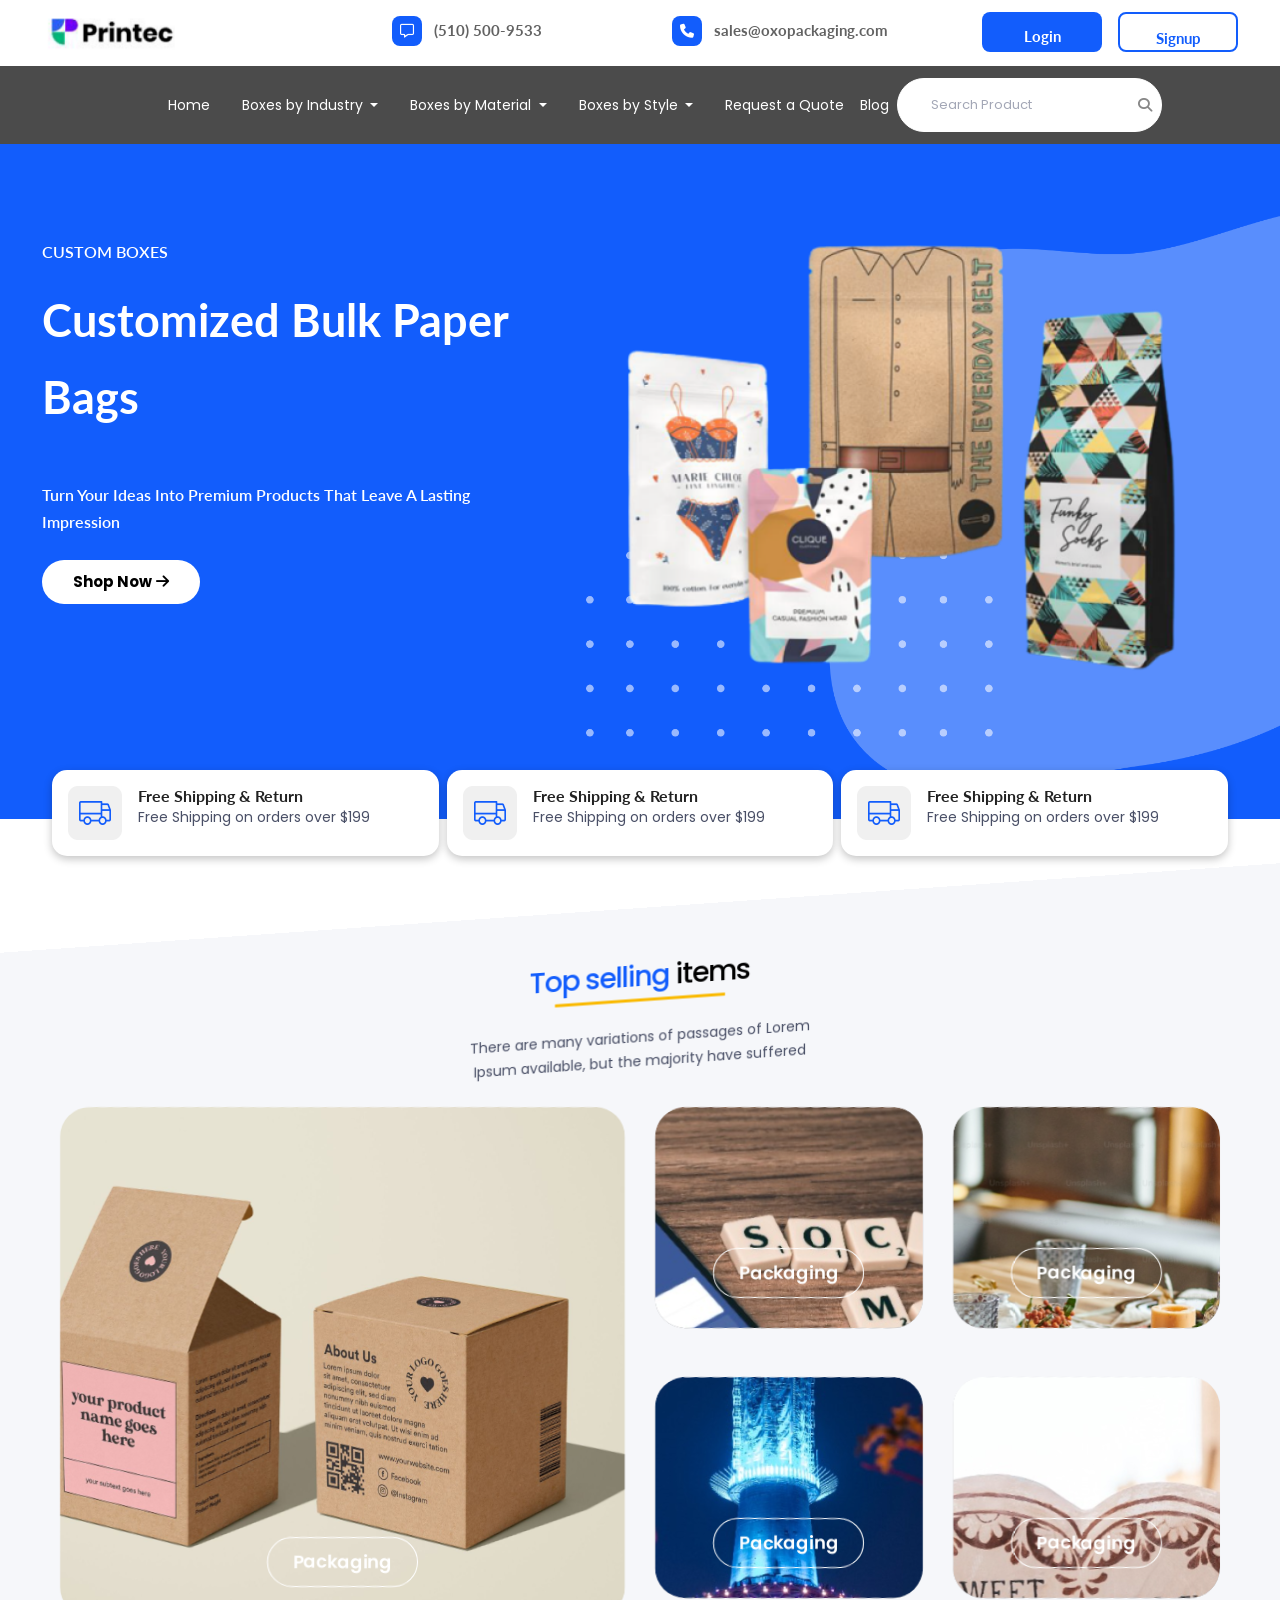
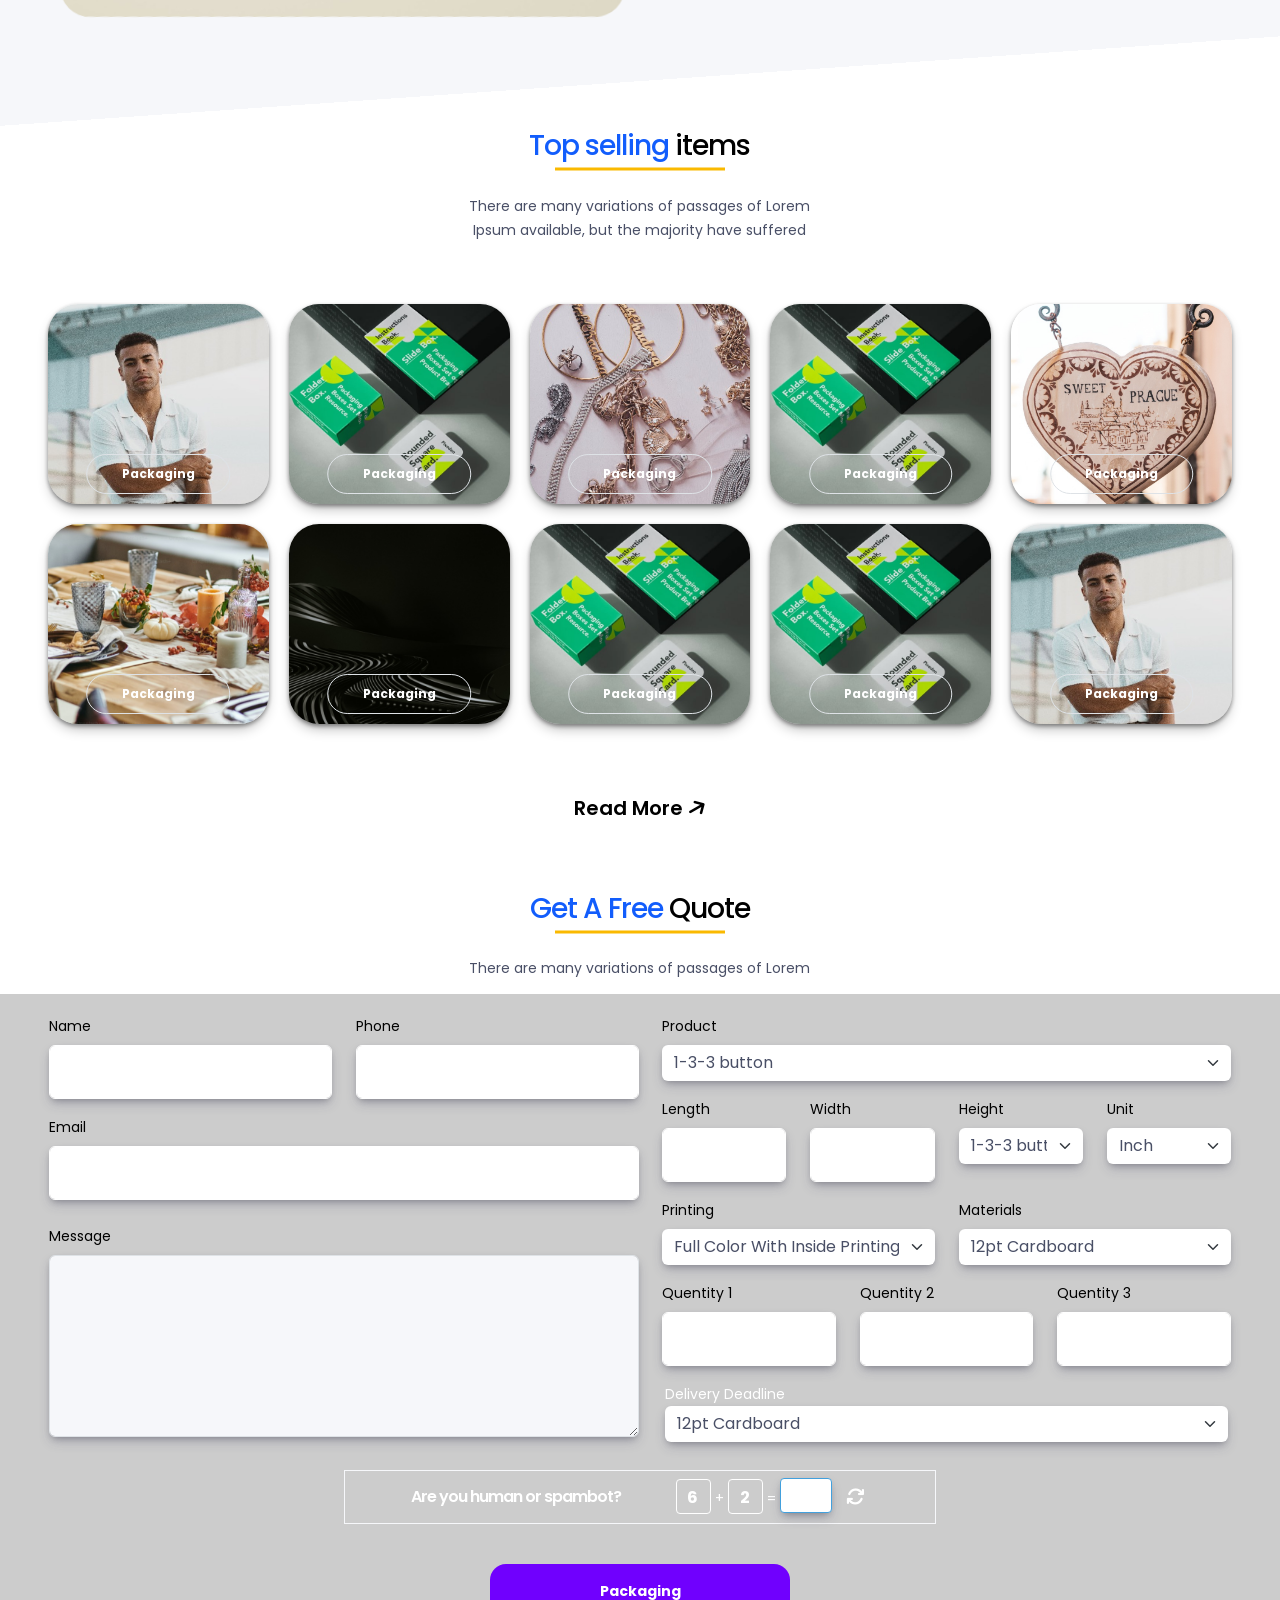
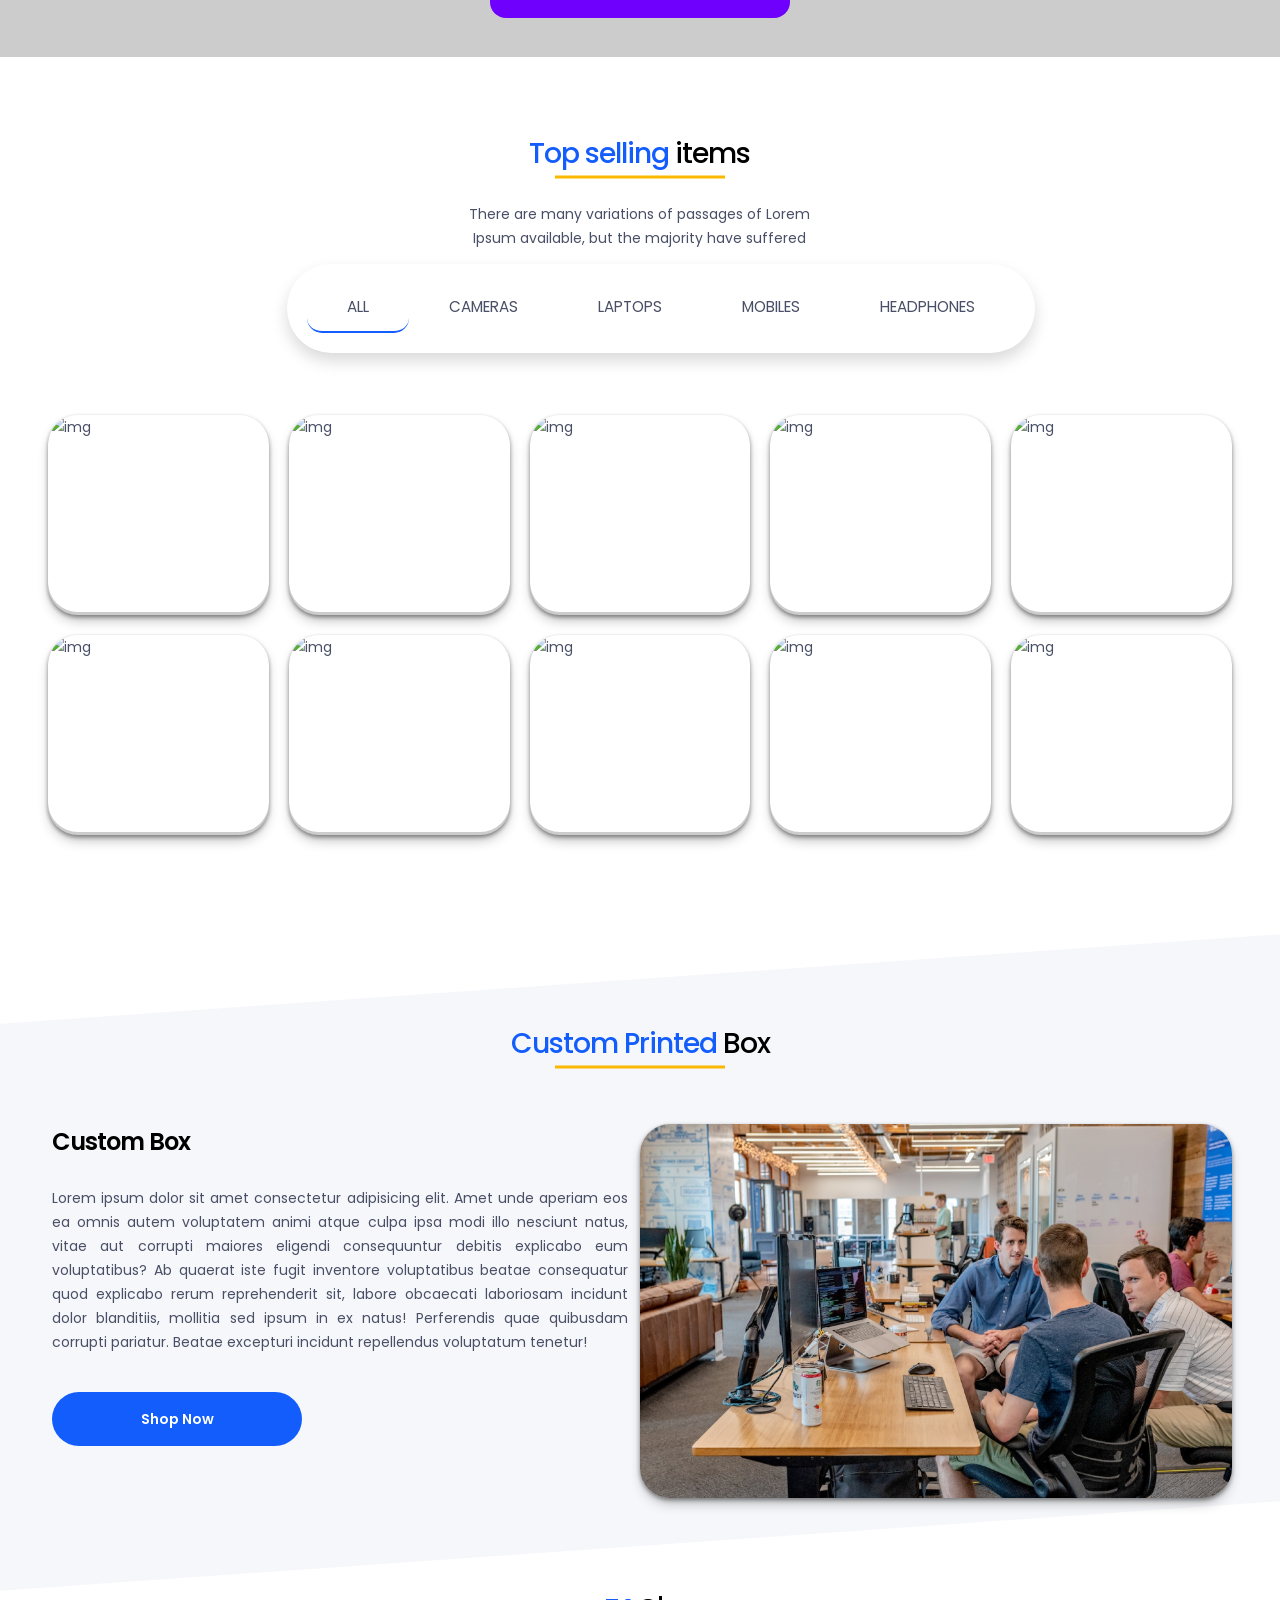
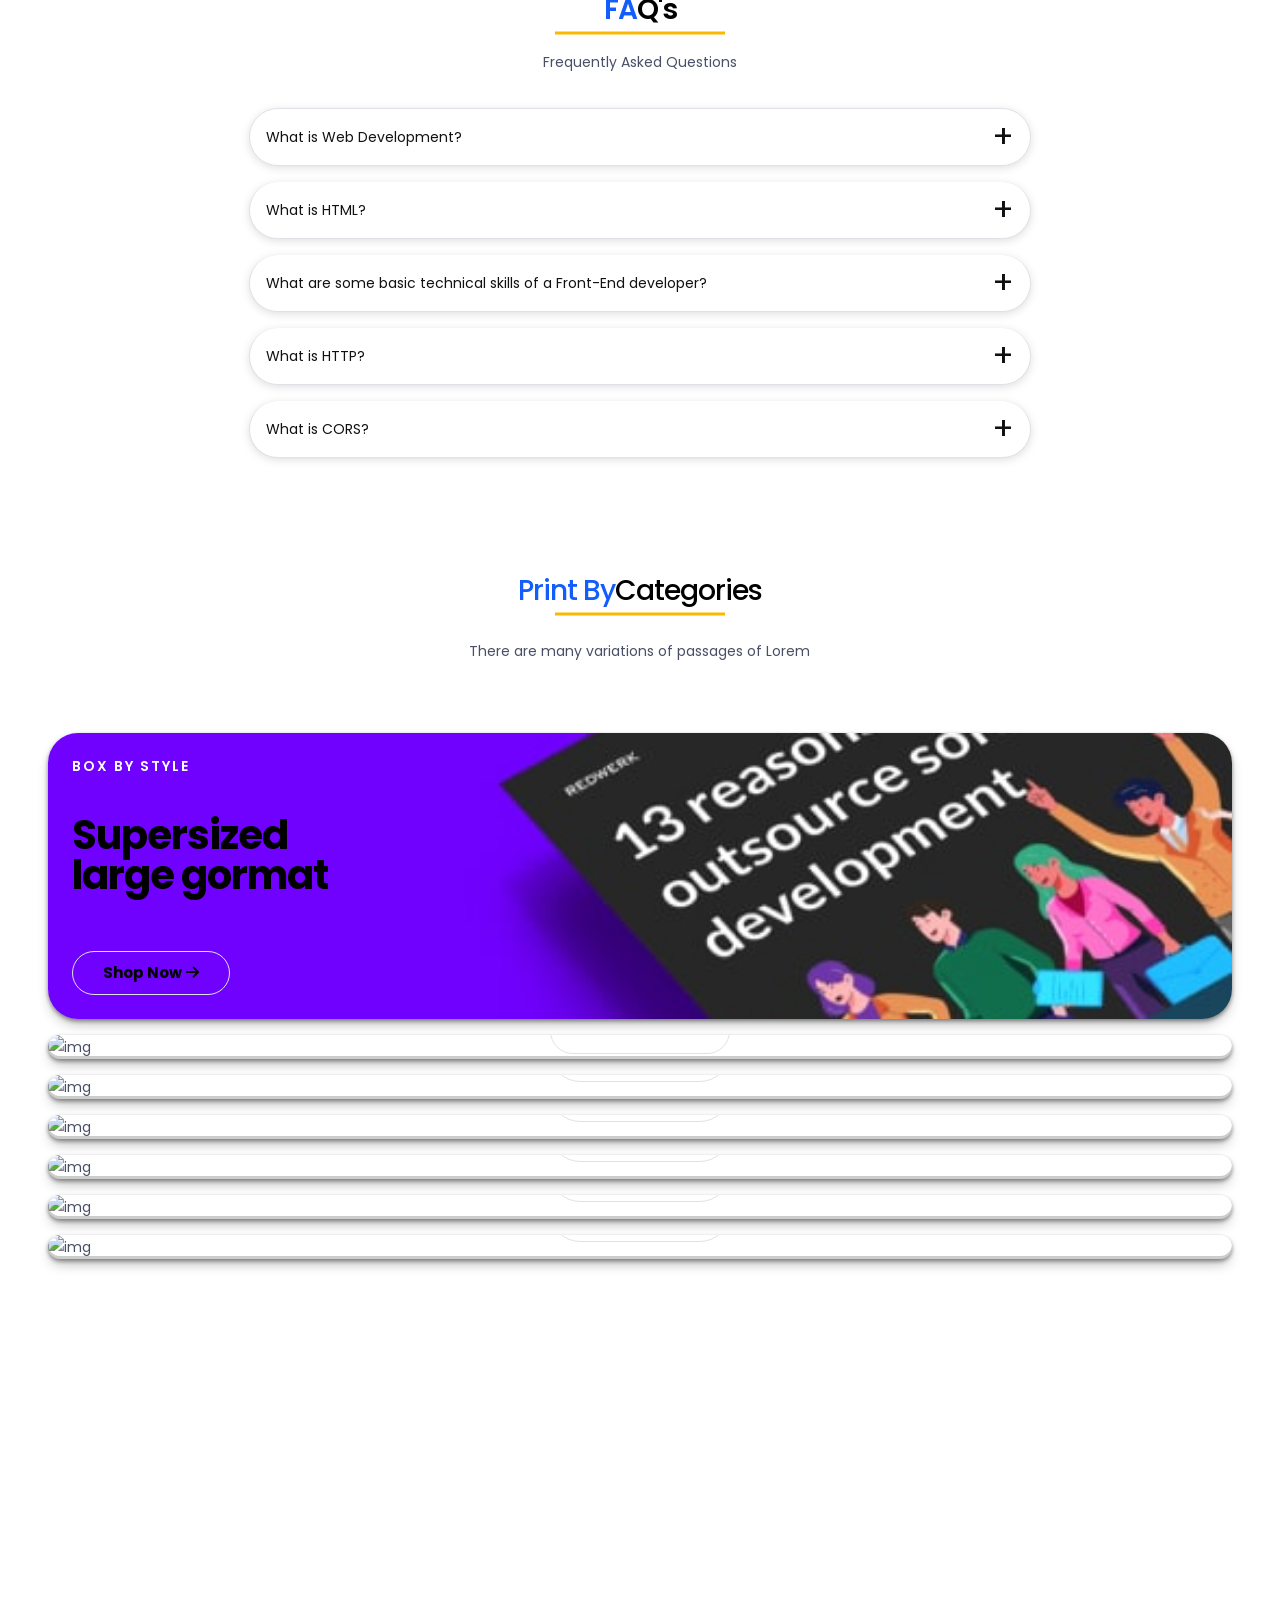
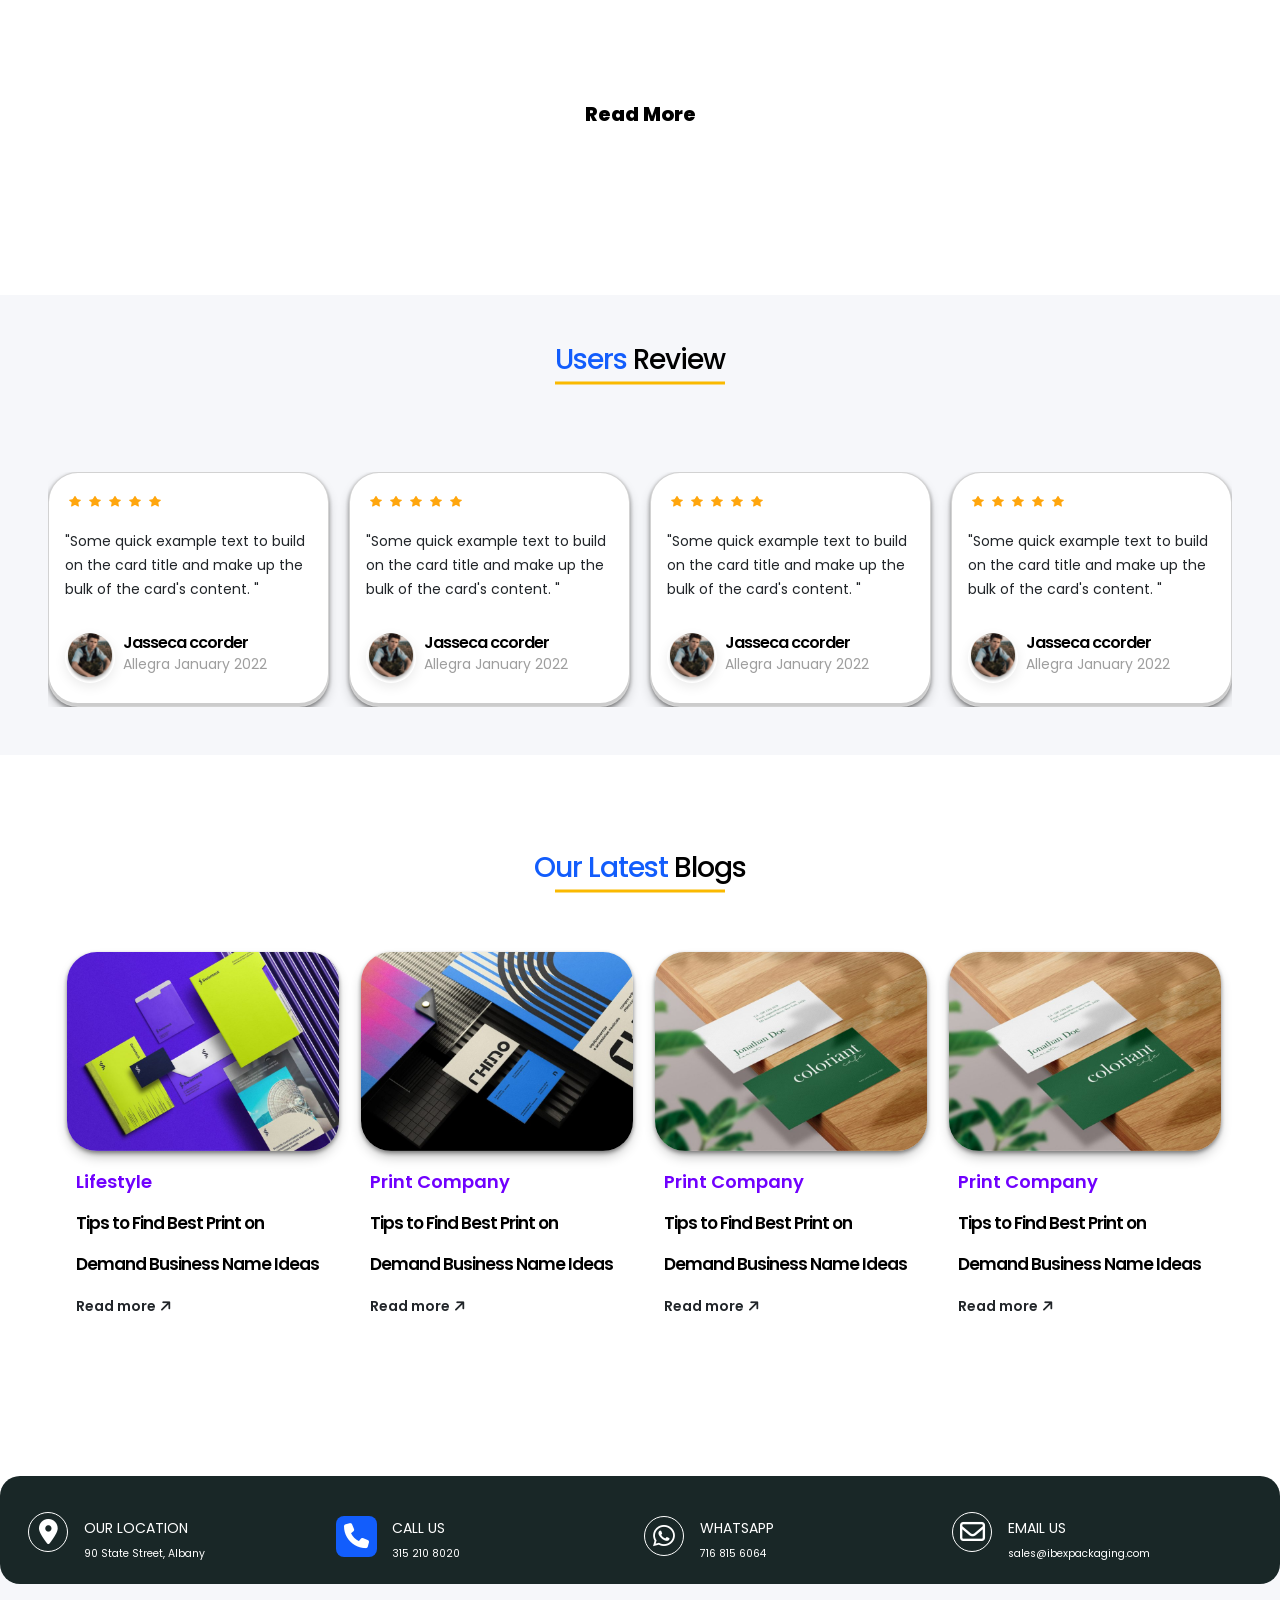
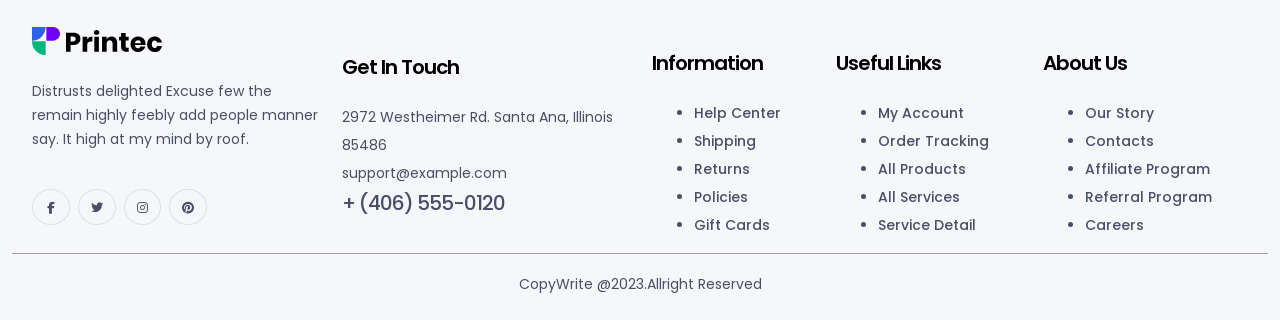
==== commit e7950ec8: "top sellling quotes gallery" ====
--- a/index.html
+++ b/index.html
@@ -607,14 +607,26 @@
     class=" px-2 px-md-5 py-5 mt-5 topsellingitemsection elementor-section elementor-top-section elementor-element elementor-element-64d00d6 elementor-section-stretched elementor-section-boxed elementor-section-height-default elementor-section-height-default"
     data-id="64d00d6" data-element_type="section"
     data-settings="{&quot;stretch_section&quot;:&quot;section-stretched&quot;}" style="width: 1254px; left: -8.5px;">
+    <div class="text-center settingmain">
+      <div class="row p-0 m-0">
+        <div class="col-md-4"></div>
+        <div class="col-md-4 p-0 p-md-1">
+          <h1 class="mainhweading"><span>Top selling</span> items</h1>
+          <p class="pt-3">
+            There are many variations of passages of Lorem Ipsum available,
+            but the majority have suffered
+          </p>
+        </div>
+        <div class="col-md-4"></div>
+      </div>
+    </div>
     <div class="container-xxl my-3 elementor-container elementor-column-gap-no" style="transform: skewY(4deg) !important">
       
       <div class="elementor-column elementor-col-100 elementor-top-column elementor-element elementor-element-ef7763c"
         data-id="ef7763c" data-element_type="column">
         <div class="elementor-widget-wrap elementor-element-populated">
           <div
-            class="elementor-element elementor-element-0f7ba90 layout-special-yes style-special-2 arrow-style-1 dot-style-1 elementor-widget elementor-widget-printec-product-categories"
-            data-id="0f7ba90" data-element_type="widget" data-widget_type="printec-product-categories.default">
+            class="elementor-element  layout-special-yes style-special-2  elementor-widget-printec-product-categories">
             
             <div class="elementor-widget-container">
               <div class="elementor-categories-item-wrapper">
@@ -707,7 +719,7 @@
   </section>
 
   
-  <section class="py-5 mt-5 topsellingitemsection">
+  <!-- <section class="py-5 mt-5 topsellingitemsection">
     <div class="container-fluid p-0 m-0 px-md-5" style="transform: skewY(4deg) !important">
       <div class="text-center settingmain">
         <div class="row p-0 m-0">
@@ -762,7 +774,7 @@
         </div>
       </div>
     </div>
-  </section>
+  </section> -->
 
   <section class="py-5 padOne px-md-5">
     <div class="container-fluid p-0 m-0">
@@ -857,6 +869,8 @@
       </div>
     </div>
   </section>
+
+  
 
   <!--################> Get A Qouet Start <############## -->
   <section>
@@ -1107,81 +1121,193 @@
           </div>
           <div class="col-md-2"></div>
         </div>
-
+<!-- 
         <div class="row p-0 m-0 gallery_wrapper">
-          <div class="gallery_item p-0 camera">
-            <h3>Embossing</h3>
-            <img
-              src="https://images.unsplash.com/photo-1585218356057-dc0e8d3558bb?ixlib=rb-1.2.1&ixid=MnwxMjA3fDB8MHxwaG90by1wYWdlfHx8fGVufDB8fHx8&auto=format&fit=crop&w=1074&q=80"
-              alt="img" />
-          </div>
-
-          <div class="gallery_item p-0 headphone">
-            <h3>Embossing</h3>
-            <img
-              src="https://images.unsplash.com/photo-1599669454699-248893623440?ixlib=rb-1.2.1&ixid=MnwxMjA3fDB8MHxzZWFyY2h8MTB8fGhlYWRwaG9uZXN8ZW58MHwwfDB8fA%3D%3D&auto=format&fit=crop&w=500&q=60"
-              alt="img" />
-          </div>
-
-          <div class="gallery_item p-0 laptop">
-            <h3>Embossing</h3>
-            <img
-              src="https://images.unsplash.com/photo-1602080858428-57174f9431cf?ixlib=rb-1.2.1&ixid=MnwxMjA3fDB8MHxzZWFyY2h8MTF8fGxhcHRvcHxlbnwwfDB8MHx8&auto=format&fit=crop&w=500&q=60"
-              alt="img" />
-          </div>
-
-          <div class="gallery_item p-0 mobile">
-            <h3>Embossing</h3>
-            <img
-              src="https://images.unsplash.com/photo-1596558450268-9c27524ba856?ixlib=rb-1.2.1&ixid=MnwxMjA3fDB8MHxzZWFyY2h8OHx8bW9iaWxlc3xlbnwwfDB8MHx8&auto=format&fit=crop&w=500&q=60"
-              alt="img" />
-          </div>
-
-          <div class="gallery_item p-0 laptop">
-            <h3>Embossing</h3>
-            <img
-              src="https://images.unsplash.com/photo-1559163499-413811fb2344?ixlib=rb-1.2.1&ixid=MnwxMjA3fDB8MHxzZWFyY2h8MTl8fGxhcHRvcHxlbnwwfDB8MHx8&auto=format&fit=crop&w=500&q=60"
-              alt="img" />
-          </div>
-
+          <div class="col-md-2 ">
+            <div class="gallery_item p-0 camera">
+              <h3>Embossing</h3>
+              <img
+                src="https://images.unsplash.com/photo-1585218356057-dc0e8d3558bb?ixlib=rb-1.2.1&ixid=MnwxMjA3fDB8MHxwaG90by1wYWdlfHx8fGVufDB8fHx8&auto=format&fit=crop&w=1074&q=80"
+                alt="img" />
+            </div>
+          </div>
+
+          <div class="col-md-2">
+            <div class="gallery_item p-0 headphone">
+              <h3>Embossing</h3>
+              <img
+                src="https://images.unsplash.com/photo-1599669454699-248893623440?ixlib=rb-1.2.1&ixid=MnwxMjA3fDB8MHxzZWFyY2h8MTB8fGhlYWRwaG9uZXN8ZW58MHwwfDB8fA%3D%3D&auto=format&fit=crop&w=500&q=60"
+                alt="img" />
+            </div>
+          </div>
+
+          <div class="col-md-2">
+            <div class="gallery_item p-0 laptop">
+              <h3>Embossing</h3>
+              <img
+                src="https://images.unsplash.com/photo-1602080858428-57174f9431cf?ixlib=rb-1.2.1&ixid=MnwxMjA3fDB8MHxzZWFyY2h8MTF8fGxhcHRvcHxlbnwwfDB8MHx8&auto=format&fit=crop&w=500&q=60"
+                alt="img" />
+            </div>
+          </div>
+
+          <div class="col-md-2">
+            <div class="gallery_item p-0 mobile">
+              <h3>Embossing</h3>
+              <img
+                src="https://images.unsplash.com/photo-1596558450268-9c27524ba856?ixlib=rb-1.2.1&ixid=MnwxMjA3fDB8MHxzZWFyY2h8OHx8bW9iaWxlc3xlbnwwfDB8MHx8&auto=format&fit=crop&w=500&q=60"
+                alt="img" />
+            </div>
+          </div>
+
+          <div class="col-md-2">
+            <div class="gallery_item p-0 laptop">
+              <h3>Embossing</h3>
+              <img
+                src="https://images.unsplash.com/photo-1559163499-413811fb2344?ixlib=rb-1.2.1&ixid=MnwxMjA3fDB8MHxzZWFyY2h8MTl8fGxhcHRvcHxlbnwwfDB8MHx8&auto=format&fit=crop&w=500&q=60"
+                alt="img" />
+            </div>
+          </div>
+          <div class="col-1"></div>
+         
+
+
+          
+
+
+        </div>
+      <div class="row p-0 m-0 gallery_wrapper">
+        <div class="col-md-2">
           <div class="gallery_item p-0 camera">
             <h3>Embossing</h3>
             <img
               src="https://images.unsplash.com/photo-1591533385361-f327d396db9d?ixlib=rb-1.2.1&ixid=MnwxMjA3fDB8MHxzZWFyY2h8NjV8fGNhbWVyYXxlbnwwfDB8MHx8&auto=format&fit=crop&w=500&q=60"
               alt="img" />
           </div>
-
-          <div class="gallery_item p-0 headphone">
-            <h3>Embossing</h3>
-            <img
-              src="https://images.unsplash.com/photo-1610041321327-b794c052db27?ixlib=rb-1.2.1&ixid=MnwxMjA3fDB8MHxzZWFyY2h8MTN8fGhlYWRwaG9uZXN8ZW58MHwwfDB8fA%3D%3D&auto=format&fit=crop&w=500&q=60"
-              alt="img" />
-          </div>
-
-          <div class="gallery_item p-0 mobile">
-            <h3>Embossing</h3>
-            <img
-              src="https://images.unsplash.com/photo-1557690267-fad2f168bb95?ixlib=rb-1.2.1&ixid=MnwxMjA3fDB8MHxzZWFyY2h8Mnx8bW9iaWxlc3xlbnwwfDB8MHx8&auto=format&fit=crop&w=500&q=60"
-              alt="img" />
-          </div>
-
+         </div>
+         
+          <div class="col-md-2">
+            <div class="gallery_item p-0 headphone">
+              <h3>Embossing</h3>
+              <img
+                src="https://images.unsplash.com/photo-1610041321327-b794c052db27?ixlib=rb-1.2.1&ixid=MnwxMjA3fDB8MHxzZWFyY2h8MTN8fGhlYWRwaG9uZXN8ZW58MHwwfDB8fA%3D%3D&auto=format&fit=crop&w=500&q=60"
+                alt="img" />
+            </div>
+          </div>
+
+          <div class="col-md-2">
+            <div class="gallery_item p-0 mobile">
+              <h3>Embossing</h3>
+              <img
+                src="https://images.unsplash.com/photo-1557690267-fad2f168bb95?ixlib=rb-1.2.1&ixid=MnwxMjA3fDB8MHxzZWFyY2h8Mnx8bW9iaWxlc3xlbnwwfDB8MHx8&auto=format&fit=crop&w=500&q=60"
+                alt="img" />
+            </div>
+          </div>
+
+         <div class="col-md-2">
           <div class="gallery_item p-0 laptop">
             <h3>Embossing</h3>
             <img
               src="https://images.unsplash.com/photo-1533740566848-5f7d3e04e3d7?ixlib=rb-1.2.1&ixid=MnwxMjA3fDB8MHxzZWFyY2h8MzJ8fGxhcHRvcHxlbnwwfDB8MHx8&auto=format&fit=crop&w=500&q=60"
               alt="img" />
           </div>
-
+         </div>
+         <div class="col-md-2">
           <div class="gallery_item p-0 headphone">
             <h3>Embossing</h3>
             <img
               src="https://images.unsplash.com/photo-1505740420928-5e560c06d30e?ixlib=rb-1.2.1&ixid=MnwxMjA3fDB8MHxwaG90by1wYWdlfHx8fGVufDB8fHx8&auto=format&fit=crop&w=1170&q=80"
               alt="img" />
           </div>
-
-
-        </div>
-
+         </div>
+      </div> -->
+      <div class="masterrowgrid p-0 m-0 py-md-5">
+        <div class="mastercardgridchild">
+          <div class="img-wrapperinersecond gallery_item">
+            <h3>Embossing</h3>
+              <img class="inner-imgone"
+                src="https://images.unsplash.com/photo-1585218356057-dc0e8d3558bb?ixlib=rb-1.2.1&ixid=MnwxMjA3fDB8MHxwaG90by1wYWdlfHx8fGVufDB8fHx8&auto=format&fit=crop&w=1074&q=80"
+                alt="img" />
+          </div>
+        </div>
+
+        <div class="mastercardgridchild">
+          <div class="img-wrapperinersecond gallery_item">
+            <h3>Embossing</h3>
+            <img
+              src="https://images.unsplash.com/photo-1599669454699-248893623440?ixlib=rb-1.2.1&ixid=MnwxMjA3fDB8MHxzZWFyY2h8MTB8fGhlYWRwaG9uZXN8ZW58MHwwfDB8fA%3D%3D&auto=format&fit=crop&w=500&q=60"
+              alt="img" />
+          </div>
+        </div>
+
+
+
+
+        <div class="mastercardgridchild">
+          <div class="img-wrapperinersecond gallery_item">
+            <h3>Embossing</h3>
+              <img
+                src="https://images.unsplash.com/photo-1602080858428-57174f9431cf?ixlib=rb-1.2.1&ixid=MnwxMjA3fDB8MHxzZWFyY2h8MTF8fGxhcHRvcHxlbnwwfDB8MHx8&auto=format&fit=crop&w=500&q=60"
+                alt="img" />
+          </div>
+        </div>
+
+        <div class="mastercardgridchild">
+          <div class="img-wrapperinersecond gallery_item">
+            <h3>Embossing</h3>
+              <img
+                src="https://images.unsplash.com/photo-1596558450268-9c27524ba856?ixlib=rb-1.2.1&ixid=MnwxMjA3fDB8MHxzZWFyY2h8OHx8bW9iaWxlc3xlbnwwfDB8MHx8&auto=format&fit=crop&w=500&q=60"
+                alt="img" />
+          </div>
+        </div>
+        <div class="mastercardgridchild">
+          <div class="img-wrapperinersecond gallery_item">
+            <h3>Embossing</h3>
+            <img
+              src="https://images.unsplash.com/photo-1559163499-413811fb2344?ixlib=rb-1.2.1&ixid=MnwxMjA3fDB8MHxzZWFyY2h8MTl8fGxhcHRvcHxlbnwwfDB8MHx8&auto=format&fit=crop&w=500&q=60"
+              alt="img" />
+          </div>
+        </div>
+        <div class="mastercardgridchild">
+          <div class="img-wrapperinersecond gallery_item">
+            <h3>Embossing</h3>
+            <img
+              src="https://images.unsplash.com/photo-1591533385361-f327d396db9d?ixlib=rb-1.2.1&ixid=MnwxMjA3fDB8MHxzZWFyY2h8NjV8fGNhbWVyYXxlbnwwfDB8MHx8&auto=format&fit=crop&w=500&q=60"
+              alt="img" />
+          </div>
+        </div>
+        <div class="mastercardgridchild">
+          <div class="img-wrapperinersecond gallery_item">
+            <h3>Embossing</h3>
+            <img
+              src="https://images.unsplash.com/photo-1610041321327-b794c052db27?ixlib=rb-1.2.1&ixid=MnwxMjA3fDB8MHxzZWFyY2h8MTN8fGhlYWRwaG9uZXN8ZW58MHwwfDB8fA%3D%3D&auto=format&fit=crop&w=500&q=60"
+              alt="img" />
+          </div>
+        </div>
+        <div class="mastercardgridchild">
+          <div class="img-wrapperinersecond gallery_item">
+            <h3>Embossing</h3>
+              <img
+                src="https://images.unsplash.com/photo-1557690267-fad2f168bb95?ixlib=rb-1.2.1&ixid=MnwxMjA3fDB8MHxzZWFyY2h8Mnx8bW9iaWxlc3xlbnwwfDB8MHx8&auto=format&fit=crop&w=500&q=60"
+                alt="img" />
+          </div>
+        </div>
+        <div class="mastercardgridchild">
+          <div class="img-wrapperinersecond gallery_item">
+            <h3>Embossing</h3>
+            <img
+              src="https://images.unsplash.com/photo-1533740566848-5f7d3e04e3d7?ixlib=rb-1.2.1&ixid=MnwxMjA3fDB8MHxzZWFyY2h8MzJ8fGxhcHRvcHxlbnwwfDB8MHx8&auto=format&fit=crop&w=500&q=60"
+              alt="img" />
+          </div>
+        </div>
+        <div class="mastercardgridchild">
+          <div class="img-wrapperinersecond gallery_item">
+            <h3>Embossing</h3>
+            <img
+              src="https://images.unsplash.com/photo-1505740420928-5e560c06d30e?ixlib=rb-1.2.1&ixid=MnwxMjA3fDB8MHxwaG90by1wYWdlfHx8fGVufDB8fHx8&auto=format&fit=crop&w=1170&q=80"
+              alt="img" />
+          </div>
+        </div>
+      </div>
         <!-- Lightbox -->
         <div class="lightbox">
           <div class="lightbox_wrapper">
@@ -1576,6 +1702,8 @@
   </section>
 
   <!--################> Print By Category End <#############  -->
+  
+  <!--################> Print By Category End <#############  -->
 
   <section class>
     <div class="container-fluid p-0 m-0 bgFixed position-relative">
--- a/asset/css/style.css
+++ b/asset/css/style.css
@@ -224,6 +224,9 @@
   transition: 0.5s !important;
   border: none !important;
 }
+.imgwraped{
+  height: 230px;
+}
 
 .img-wrapperinersecond {
   overflow: hidden;
@@ -273,7 +276,7 @@
 }
 
 .img-wrapperinersecondsubmit button {
-  background-color: White;
+  background-color: ;
   border: none;
   font-family: "Poppins", sans-serif;
   font-weight: 700;
@@ -368,7 +371,7 @@
 }
 
 .gallery_tabs li {
-  padding: 0.7rem 2rem;
+  padding: 0.7rem 2.5rem;
 
   font-size: 0.95rem;
   text-transform: uppercase;
@@ -1048,12 +1051,13 @@
 
 /*################> Get Qoute Scratch Start <############ */
 .mainnewqoute {
-  background-image: linear-gradient(
+  /* background-image: linear-gradient(
       to bottom,
       rgba(0, 0, 0, 0.5),
       rgba(0, 0, 0, 0.5)
     ),
-    url("../img/blog_crd_1.jpg");
+    url("../img/blog_crd_1.jpg"); */
+    background-color: #cccccc;
   /* background-image: url(../img/7xm.xyz169494.jpg); */
   width: 100%;
 
@@ -1530,7 +1534,7 @@
 
 /* CodeByQasim  */
 .nav-bg {
-  position: sticky;
+  position: sticky !important;
   top: 0px;
   z-index: 99999;
 }
